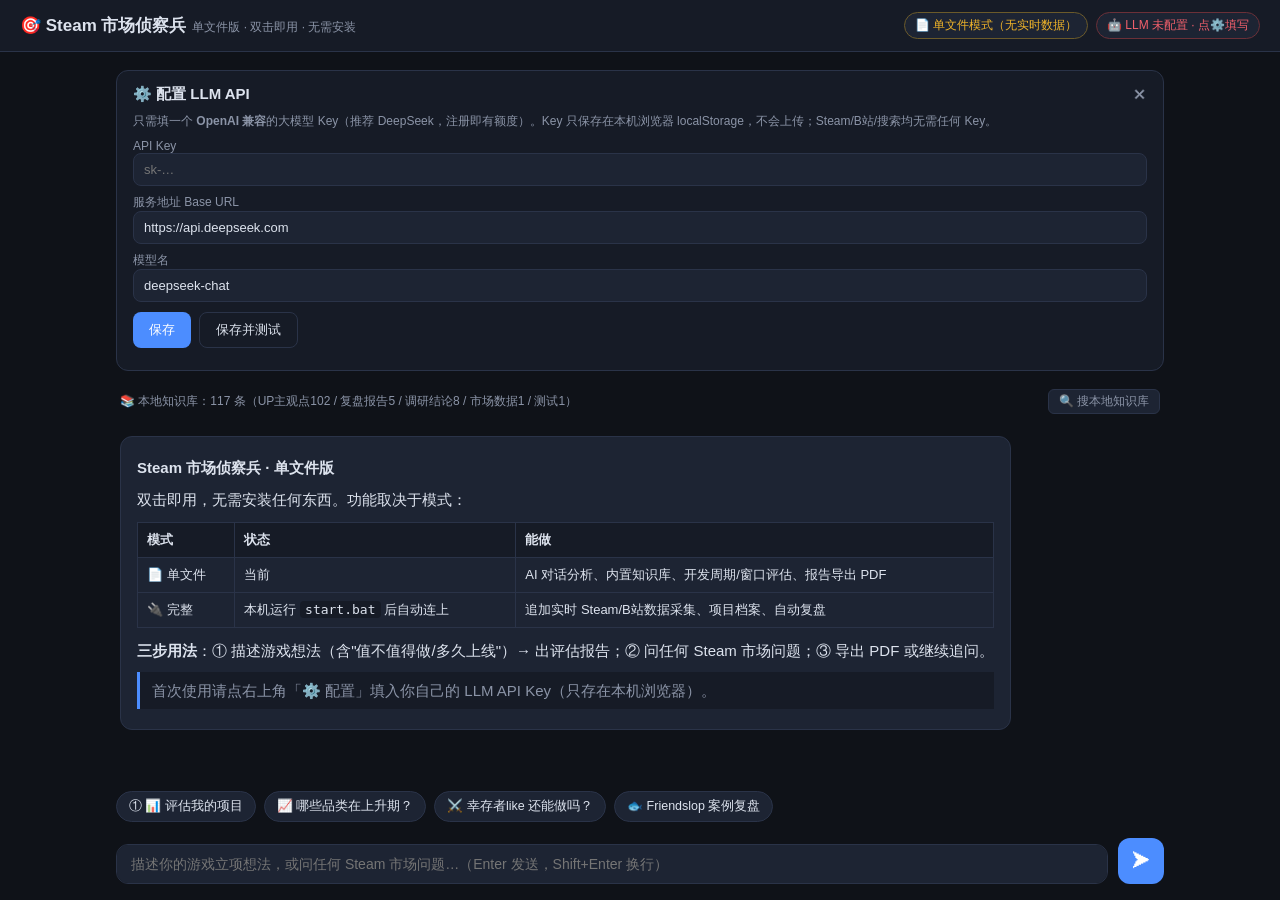
==== steam_scout/index.html @ cfef2d75 "first_version" ====
<!DOCTYPE html>
<html lang="zh-CN">
<head>
<meta charset="utf-8">
<meta name="viewport" content="width=device-width, initial-scale=1">
<title>Steam 市场侦察兵 · 单文件版</title>
<style>
:root{--bg:#0f1218;--bg2:#161b26;--bg3:#1d2433;--border:#2a3348;--text:#dde3ee;--muted:#8b94a7;--accent:#4c8dff;--accent2:#38d996;--warn:#f0b429;--danger:#ef5f6b}
*{box-sizing:border-box;margin:0;padding:0}html,body{height:100%}
body{background:var(--bg);color:var(--text);font-family:"Segoe UI","Microsoft YaHei","PingFang SC",sans-serif;font-size:15px;display:flex;flex-direction:column}
header{display:flex;align-items:center;justify-content:space-between;gap:12px;padding:12px 20px;background:var(--bg2);border-bottom:1px solid var(--border);flex-wrap:wrap}
.brand{font-size:17px}.brand .sub{color:var(--muted);font-size:12px;margin-left:6px}
.badges{display:flex;gap:8px;align-items:center}
.badge{font-size:12px;padding:4px 10px;border-radius:20px;border:1px solid var(--border);background:var(--bg3);color:var(--muted);cursor:default}
.badge.ok{color:var(--accent2);border-color:#2f6b52}.badge.warn{color:var(--warn);border-color:#6b5a2a}.badge.bad{color:var(--danger);border-color:#6b3038;cursor:pointer}
main{flex:1;display:flex;flex-direction:column;min-height:0;max-width:1080px;width:100%;margin:0 auto;padding:0 16px}
.note{font-size:12px;color:var(--muted);padding:8px 4px 0}
.panel{background:var(--bg2);border:1px solid var(--border);border-radius:12px;padding:14px 16px;margin:10px 0}
.panel-head{display:flex;justify-content:space-between;align-items:center;margin-bottom:8px}
.panel-head button{background:none;border:none;color:var(--muted);font-size:14px;cursor:pointer}
.hint-txt{font-size:12px;color:var(--muted);line-height:1.6}
.panel label{display:block;font-size:12px;color:var(--muted);margin:8px 0 4px}
.panel input{width:100%;background:var(--bg3);border:1px solid var(--border);color:var(--text);border-radius:8px;padding:8px 10px;font-size:13px;outline:none;font-family:inherit}
.panel input:focus{border-color:var(--accent)}
.row{display:flex;gap:8px;margin-top:10px;flex-wrap:wrap}
.row button{background:var(--accent);color:#fff;border:none;border-radius:8px;padding:8px 16px;font-size:13px;cursor:pointer}
.row button.ghost{background:transparent;border:1px solid var(--border);color:var(--text)}
#kb-bar{display:flex;justify-content:space-between;align-items:center;gap:10px;padding:8px 4px;flex-wrap:wrap}
#kb-stats{font-size:12px;color:var(--muted)}
.mini{background:var(--bg3);border:1px solid var(--border);color:var(--muted);border-radius:6px;padding:3px 10px;font-size:12px;cursor:pointer}
.mini:hover{color:var(--accent);border-color:var(--accent)}
#kb-box{max-height:200px;overflow-y:auto;margin:0 0 8px}
.kb-item{background:var(--bg2);border:1px solid var(--border);border-radius:8px;padding:7px 10px;margin:4px 0;font-size:12.5px;color:var(--text);line-height:1.6}
.kb-cat{color:var(--accent2);font-size:11px;margin-right:6px}
#messages{flex:1;overflow-y:auto;padding:14px 4px;display:flex;flex-direction:column;gap:14px}
.msg{display:flex}.msg.user{justify-content:flex-end}
.bubble{background:var(--bg3);border:1px solid var(--border);border-radius:12px;padding:12px 16px;max-width:92%;line-height:1.7;word-break:break-word}
.msg.user .bubble{background:#24344f;border-color:#33476b;max-width:80%}
.bubble h1{font-size:19px;border-bottom:1px solid var(--border);padding-bottom:6px;margin:12px 0 8px}
.bubble h2{font-size:16px;margin:14px 0 8px}.bubble h3{font-size:14px;margin:12px 0 6px}
.bubble p{margin:6px 0}.bubble ul,.bubble ol{margin:6px 0 6px 20px}
.bubble table{border-collapse:collapse;width:100%;margin:10px 0;font-size:13px}
.bubble th,.bubble td{border:1px solid var(--border);padding:6px 9px;text-align:left}.bubble th{background:var(--bg2)}
.bubble code{background:var(--bg2);border-radius:4px;padding:1px 5px;font-family:Consolas,monospace;font-size:13px}
.bubble pre{background:#0a0d13;border:1px solid var(--border);border-radius:8px;padding:10px;overflow-x:auto;margin:8px 0}
.bubble blockquote{border-left:3px solid var(--accent);background:var(--bg2);padding:6px 12px;margin:8px 0;color:var(--muted)}
.bubble hr{border:none;border-top:1px solid var(--border);margin:10px 0}
.statusline{font-size:12.5px;color:var(--muted);padding:4px 2px 0}
.pulse{animation:pulse-op 1.2s ease-in-out infinite}
@keyframes pulse-op{0%,100%{opacity:.45}50%{opacity:1}}
.err{color:var(--danger)}
#chips{display:flex;gap:8px;flex-wrap:wrap;padding:6px 0}
.chip{background:var(--bg3);border:1px solid var(--border);color:var(--text);border-radius:16px;padding:6px 12px;font-size:12.5px;cursor:pointer}
.chip:hover{border-color:var(--accent)}
#composer{display:flex;gap:10px;align-items:flex-end;padding:10px 0 16px}
#input{flex:1;background:var(--bg3);border:1px solid var(--border);color:var(--text);border-radius:12px;padding:11px 14px;font-size:14px;font-family:inherit;resize:none;max-height:160px;outline:none}
#input:focus{border-color:var(--accent)}
#send{width:46px;height:46px;border-radius:12px;border:none;background:var(--accent);color:#fff;font-size:18px;cursor:pointer}
#send:disabled{opacity:.5;cursor:not-allowed}
.hidden{display:none}
#toast{position:fixed;bottom:90px;left:50%;transform:translateX(-50%);background:#1d2a44;border:1px solid var(--accent);color:#d9e8ff;padding:10px 18px;border-radius:10px;font-size:13px;opacity:0;transition:opacity .3s;pointer-events:none}
#toast.show{opacity:1}
</style>
</head>
<body>
<header>
  <div class="brand">🎯 <b>Steam 市场侦察兵</b><span class="sub">单文件版 · 双击即用 · 无需安装</span></div>
  <div class="badges">
    <span id="mode-badge" class="badge warn">…</span>
    <span id="llm-badge" class="badge bad">…</span>
  </div>
</header>
<main>
  <div id="server-note" class="note"></div>
  <div id="cfg-panel" class="panel hidden">
    <div class="panel-head"><b>⚙️ 配置 LLM API</b><button id="cfg-close">✕</button></div>
    <p class="hint-txt">只需填一个 <b>OpenAI 兼容</b>的大模型 Key（推荐 DeepSeek，注册即有额度）。Key 只保存在本机浏览器 localStorage，不会上传；Steam/B站/搜索均无需任何 Key。</p>
    <label>API Key<input id="cfg-key" type="password" placeholder="sk-…" autocomplete="off"></label>
    <label>服务地址 Base URL<input id="cfg-base" placeholder="https://api.deepseek.com"></label>
    <label>模型名<input id="cfg-model" placeholder="deepseek-chat / deepseek-flash / gpt-4o-mini"></label>
    <div class="row"><button id="cfg-save">保存</button><button id="cfg-test" class="ghost">保存并测试</button></div>
    <div id="cfg-result" class="hint-txt" style="margin-top:8px"></div>
  </div>
  <div id="kb-bar">
    <span id="kb-stats"></span>
    <button id="btn-kb" class="mini">🔍 搜本地知识库</button>
  </div>
  <div id="kb-box" class="hidden"></div>
  <div id="messages"></div>
  <div id="chips">
    <button class="chip" data-q="评估立项：《XXX》2D 肉鸽卡牌，2人团队，计划12个月上线——值不值得做？">① 📊 评估我的项目</button>
    <button class="chip" data-q="2026 年哪些 Steam 品类处于上升期？适合小团队进场？">📈 哪些品类在上升期？</button>
    <button class="chip" data-q="幸存者like 现在还能进场吗？做多久上线比较合适？">⚔️ 幸存者like 还能做吗？</button>
    <button class="chip" data-q="为什么《Friendslop》2天卖100万又快速降温？小团队能学到什么？">🐟 Friendslop 案例复盘</button>
  </div>
  <div id="composer">
    <textarea id="input" rows="1" placeholder="描述你的游戏立项想法，或问任何 Steam 市场问题…（Enter 发送，Shift+Enter 换行）"></textarea>
    <button id="send">➤</button>
  </div>
</main>
<div id="toast"></div>
<script>window.SEED_KB = [{"content":"【2天卖100万的钓鱼游戏｜Friendslop怎么火、怎么凉、小团队怎么抄】两个瑞典人做的钓鱼游戏《How to Fish》（国区名《渔力全开》），8月20日上Steam，8月22日官宣100万份，同时在线峰值37.4万，好评率94%。\n\n上期《超级变色龙》是零宣发裸发，这期正好相反：立项就每周发短视频、攒Discord、路演找到Landfall（PEAK开发商）投资、4.95美元+4人开黑。\n\n本期五个部分：\n01 它是个啥：把「等鱼上钩」变成物理闹剧\n02 数据怎么看：五层框架，实时在线/销量/直播/破圈/社区\n03 玩家评价：94%好评，技术问题在哪\n04 怎么火的：四个阶","category":"UP主观点","tags":"立项方法论","url":"https://www.bilibili.com/video/BV1X14C6yENE"},{"content":"【单人主创带队、零宣发，16 天狂卖 1000 万份！超级变色龙爆火逻辑拆解】大家好，这期游戏介绍：单人主创带队、零广告投放的派对新游《超级变色龙》！\n上线 16 天销量突破 1000 万份，Steam 峰值 34 万人同时在线，Twitch 千万小时观看、全球主播自发开播。 \n独创涂色拟态躲猫猫玩法，随便玩都能产出爆款短视频切片。\n但火爆背后口碑两极，82.5% 特别好评，国服却大量吐槽服务器、外挂问题。 \n本期完整拆解它的爆火路径、直播裂变逻辑，以及所有独立开发者可以吸取的经验。","category":"UP主观点","tags":"立项方法论","url":"https://www.bilibili.com/video/BV1Jq7H6uEGq"},{"content":"【1 个人、20 天、8000 块宣发、净赚9w：最适合独立游戏开发者研究的案例！《玩具店大整理》怎么做到首周 5000 份+】这期拆一个对个人开发者真正有参考价值的案例：《玩具店大整理》，开发者Shiftmoon一个人、20天开发、8000块宣发预算，8月7日上线Steam首日卖出1832份，五天总销量破5000份，净营收约10万人民币。\n\n和之前拆的Schedule One、PEAK、超级变色龙不同，这期通过完整后台数据——Steam后台、X广告后台、YouTube推广后台、小黑盒执行明细、主播建联记录，每一个动作都能照着做。\n\n我是GABY学姐，想做独立游戏的可以评论区或私信一起聊，社群和资料包都有。","category":"UP主观点","tags":"立项方法论","url":"https://www.bilibili.com/video/BV11vbC6uEVh"},{"content":"【从2万愿望单到450万销量，《PEAK》颠覆认知：揭秘让玩家疯狂买单的“观看式”游戏设计！】一款上线前几乎无人知晓的“组队爬山”游戏，怎么就突然卖了450万份，在线人数干到17万？\n\n今天的游戏市场，一个残酷的问题摆在所有开发者面前：“看起来好玩”和“真的好玩”，哪个才是引爆销量的关键？\n\n本期视频，我们就以《PEAK》为例子，从它“为观众而生”的滑稽物理引擎、趣味失败循环和近距离语音，深度解剖这款“主播友好型”游戏的设计内核。\n串联《幻兽帕鲁》和《Schedule 1》的现象级成功，试图总结出一套面向内容传播的游戏设计方法。\n\n如果你是独立游戏开发者，或者只是单纯好奇这些爆款游戏背后的流量密码","category":"UP主观点","tags":"立项方法论","url":"https://www.bilibili.com/video/BV1EKeHztEXV"},{"content":"【2026 年了，一个人做独立游戏到底还靠不靠谱？】起因是我那个独游群里最近很热闹，从\"用 Unity 还是 Godot\"到“独立游戏商业化”。 \n这期我用数据 + 案例把这件事讲清楚，包括： \n· 2025 Steam 新游 2% vs 98% 的极端分化\n · 独游圈的\"呼吸线 5 万份 / 斩杀线 500 份\"到底是什么 \n· 单人 9.56 亿的 Schedule I 是怎么做出来的（附 Tyler 完整运营时间线）\n · R.E.P.O. / PEAK / 卡带小子 / 苏丹的游戏多案例拆解\n · 首作幸存者偏差\n · 为什么第一款游戏大概率不会","category":"UP主观点","tags":"立项方法论","url":"https://www.bilibili.com/video/BV1ZMoFBKE11"},{"content":"【独立游戏上架Steam全流程：注册开发者+商店页，$100、四张表、三道审核】1、注册开发者 8 步（材料清单 → AppID）\n2、税务 W-8BEN：不勾协定扣 30%，勾了降到 10%\n3、注册段六个坑\n4、商店页 10 步：素材尺寸表（2024.8 起旧尺寸作废）\n5、胶囊红线 / 内容问卷与 AI 披露新口径\n6、过审 ≠ 上线：记得点\"发布为即将推出\"\n7、怎么算\"好\"：头两周破 150 / 四档基准\n8、 资料领取","category":"UP主观点","tags":"立项方法论","url":"https://www.bilibili.com/video/BV198GG6WENp"},{"content":"【每年近2万款新游戏,一半卖不到100份——你的独立游戏点子,到底值不值得做?】每年近两万款新游戏涌上 Steam,近一半卖不到 100 份,新游戏收入中位数只有 249 美元。在动手做一两年之前,怎么先判断你的点子到底值不值得做?\n这期我用发行的视角,拆了三个真正跑出来的小团队——Schedule 1、PEAK、Gamble With Your Friends,看它们立项到底押对了什么;再给你一套动手前就能自查的「立项五问」,加两个零成本的市场测试方法。\n\n时间轴: \n00:00 为什么大家都在纠结立项\n00:50 三个小团队的立项巧思(Schedule 1 / PEAK / GW","category":"UP主观点","tags":"立项方法论","url":"https://www.bilibili.com/video/BV1L6Ex62EeH"},{"content":"【AI时代，一个人做游戏还能赚到钱吗？我研究了Steam、小游戏和3条现实路径】AI时代，一个人做独立游戏、做小游戏，到底还有没有机会？\n 这期视频我结合 Steam、国内小游戏市场、AI 提效案例，聊清楚三个问题：\n 一是机会到底在哪；\n 二是 AI 真正改变了什么、又解决不了什么；\n 三是普通人如果想开始，最现实的三条路应该怎么选。","category":"UP主观点","tags":"立项方法论","url":"https://www.bilibili.com/video/BV1obwuz3EaR"},{"content":"【十年游戏人，我想说.......| 20份行业报告| 15位匿名访谈】你或许痴迷过《原神》的奇幻大陆，为《黑神话》的CG热血沸腾，甚至幻想过亲手打造下一个爆款游戏。但你是否知道，这个看似光鲜的行业背后，藏着怎样惊心动魄的生存法则？\n当全网热炒「游戏主程年薪百万」时，没人告诉你：某大厂项目组连续熬夜三个月，程序员突发心梗送医；当短视频吹嘘「AI画师工作效率翻5倍」时，不会提及头部公司正在批量清算35岁以上原画师。这，才是游戏行业未被美颜的真实面目。\n🎯 三大颠覆认知的行业真相\n🔍 你从未听过的圈内黑话\n💥 独家数据解读\n这不是贩卖焦虑，而是用20份行业报告、15位在职者匿名访","category":"UP主观点","tags":"立项方法论","url":"https://www.bilibili.com/video/BV1BEAGeFE3y"},{"content":"【9 个人，9 个月，首周 100 万套：凭这款\"赌博 + 友尽\"游戏首周净赚 4000 万】2026年5月1日，瑞典9人独立工作室 Tenstack 上线《Gamble With Your Friends》。 \n7 天，100 万套。\nSteam CCU 峰值 4.2 万，登顶全球 8 大主播榜单。\n xQc、Jerma985、ironmouse、alanzoka 集体被这款\"赌博 + 卖队友\"的游戏整破防。 \n\n 本期会用 8 分钟讲清楚： \n① 9 人小团队靠\"三件事\"做出爆款（选品 / 减法 / 定价）\n② 4 阶段传播链怎么从 5/1 烧到 5/12（主播自发 → 销量营销 → 二创裂变","category":"UP主观点","tags":"立项方法论","url":"https://www.bilibili.com/video/BV1SmGE6KEXv"},{"content":"【从EA失败到千万销量：《杀戮尖塔》究竟是如何打磨核心玩法的？】你的独立游戏，到底好不好玩？在投入所有心血之前，你是否也迫切想知道这个问题的答案？ \n\n本期视频，Gaby学姐将深入剖析现象级卡牌游戏《杀戮尖塔》(Slay the Spire) 的成功之路。\n这款游戏在初期营销几乎为零、首发两周仅卖出2200份的情况下，如何通过长达两年的“抢先体验”，最终逆袭斩获千万销量和97%的逆天好评？ \n\n本期内容完全基于其制作人在GDC的精彩分享，为你揭示《杀戮尖塔》打磨核心玩法的3大支柱：\n 🔥 1. 定性用户研究\n📊 2. 定量数据分析\n🧠 3. 核心团队的主观判断\n\n如果","category":"UP主观点","tags":"立项方法论","url":"https://www.bilibili.com/video/BV1rEY5zGEzk"},{"content":"【8 个法国人首周末卖 50 万套，《遥遥西土》是怎么火的？】《遥遥西土》上线 7 天 50 万销量、登顶 Steam 销量榜，8 个法国人怎么做到的？\n 今天不讲它好不好玩——讲一件比好不好玩更重要的事:它怎么火起来的。 \n\n5 个部分拆透: \n1️⃣ 这是个什么游戏？ \n2️⃣ 为啥上头？ \n3️⃣ 8 人团队怎么做出来的？ \n4️⃣ 怎么火起来的？(本期重点) \n5️⃣ 争议我怎么看？","category":"UP主观点","tags":"立项方法论","url":"https://www.bilibili.com/video/BV1GB5763ENz"},{"content":"【2个人，13个月，10万愿望单,首日卖了2.4万份|《放置之路》主创亲述】《放置之路》,2个人花13个月,不追热点,深耕一条没人抢的空缺赛道,零宣发攒下10.4万愿望单,首日卖出2.4万份。\n\n> 本期和主创聊6件事:\n> （1）先看结果:一年时间做出了什么\n> （2）立项:怎么找到\"有需求、没好产品\"的空缺(选品四步法)\n> （3）10万愿望单是怎么攒起来的:三个台阶,一条反常识\n> （4） 一组反常的Demo数据:85%启动率说明了什么\n> （5） 首发爆量之后:当核心向游戏遇到大众玩家\n> （6） 性价比排序:哪些可以直接抄作业","category":"UP主观点","tags":"立项方法论","url":"https://www.bilibili.com/video/BV1wX8y66EhR"},{"content":"【2026游戏公司最缺什么人？AI时代最吃香的4类岗位】2026年，游戏行业还值得进吗？\n一边是全球游戏行业持续裁员，部分传统岗位被AI快速替代；另一边，AI相关岗位却在高速增长，懂游戏又懂AI的复合型人才正在被市场争抢。\n这期视频我会讲清楚4件事：\n哪些游戏岗位正在缩减\n哪些新岗位正在崛起\n什么能力是AI暂时替代不了的\n现在准备入行游戏行业，应该怎么做\n适合观看人群：\n 游戏专业学生、校招生、转行者、游戏策划/美术/程序从业者、关注AI与游戏行业变化的人。","category":"UP主观点","tags":"立项方法论","url":"https://www.bilibili.com/video/BV1YJNMzgETN"},{"content":"【如何快速了解一个行业？| 行业分析框架与数据获取技巧】在这个视频中，我将带你了解如何快速有效地掌握一个行业的核心要素。作为一名战略管理硕士并在大厂工作十多年，我积累了丰富的行业分析经验，今天将分享一些常用的行业分析框架和数据获取方法。\n视频分为三大部分：\n行业分析框架：如何通过PESTEL分析、行业生命周期、价值链分析等工具，全面了解一个行业的外部环境、竞争格局和关键参与者。\n行业分析数据：市场规模、增长趋势、竞争者数据、消费者行为等数据的类型和重要性。你将了解如何通过这些数据评估行业潜力。\n如何获取行业数据：从政府统计、行业报告到数据平台，我将推荐一些可靠","category":"UP主观点","tags":"立项方法论","url":"https://www.bilibili.com/video/BV1JPqpYFEmv"},{"content":"【游戏行业还能入吗？行业发展 | 薪资 | 职业发展 The Future of the Gaming Industry: Industry & Career G】2024年，全球游戏市场的规模预计将达到2000亿美元，而国内市场的竞争日趋激烈。今天，我们将从三个关键维度分析游戏行业的现状和未来：\n\n1、行业发展：我们将深入探讨游戏市场的年增长率、用户增长、收入变化，以及移动游戏和电竞行业的未来趋势。\n2、头部公司发展：腾讯、网易、拳头等巨头在市场中的地位、竞争格局及他们如何应对行业创新压力。\n3、从业者发展：薪资水平、职业发展空间以及如何在行业中保持竞争力，特别是对于年轻从业者而言。\n如果你正在考虑进入游戏行业，或者已经在行业内工作，这个视频将帮助你了解行业的真实","category":"UP主观点","tags":"立项方法论","url":"https://www.bilibili.com/video/BV1RKkbYSEmH"},{"content":"【2025年最强独立游戏〈Schedule One〉深度分析：市场表现、核心玩法、爆火原因、行业启示及独立游戏制作与发行思考 | 独立游戏发行洞察第①期】2025年，一款名为《Schedule One》的独立游戏横空出世，由单人开发者TVGS打造，却在Steam上创下销量登顶、45万玩家同时在线、预估营收2亿美金、98%压倒性好评的惊人纪录！这款游戏究竟有何魔力？\n本期视频将为您提供一份关于《Schedule One》的终极深度分析报告，从五个核心层面，全面拆解它的成功密码：\n市场表现：透过翔实的数据，看懂它惊人的商业爆发力。\n核心玩法：剖析其“模拟经营+动作冒险+黑色幽默”的成瘾性循环，以及超过千万种组合的“混合系统”如何让玩家欲罢不能。\n发行策略：堪称","category":"UP主观点","tags":"立项方法论","url":"https://www.bilibili.com/video/BV1v5uczNEdC"},{"content":"【一年 2 万款新游上 Steam，近一半评测不到 10 条：你的游戏如何被看到？Steam宣发全流程】2025 年 Steam 一年上架 21,299 款新游戏，今年到 9 月中旬已经 18,875 款，平均每天 70 多款。\n这么多游戏，独立游戏凭什么被玩家看到？又怎么把关注变成购买？\n\n这期不拆单个案例，把前两期《玩具店大整理》（1 人、20 天、首周 5000 份）和《放置之路》（2 人、0 元宣发、首 24 小时 2.4 万份）的真实后台放在一起，再对照 Valve 官方对曝光机制的说明，从立项到发售完整捋一遍：\n\n一、先理解 Steam：不卖推荐位，算法 + 人工精选，哪些指标其实不影响曝光\n二","category":"UP主观点","tags":"立项方法论","url":"https://www.bilibili.com/video/BV1JAeb6YEAV"},{"content":"【《明末》羽翼的陨落：首日“差评如潮”！口碑为何崩盘？| 明末 VS 黑悟空，什么才是口碑运营？】2025年7月24日，被誉为“村里第二个大学生”的国风魂类游戏《明末：渊虚之羽》在万众瞩目中登场。首小时在线人数破12万，预售额过亿，IGN打出8分高分，一切似乎都在预示着又一个国产游戏的辉煌。\n然而，风向在24小时内惊天逆转。Steam好评率断崖式暴跌，从“下一个黑神话”沦为“首个退学大学生”的辛辣调侃。这背后，究竟发生了什么？\n\n本期视频将深度剖析《明末》从万丈高楼到口碑崩塌的全过程。我们将探讨：\n① 期望的重负： 《明末》如何在《黑神话》的东风下，被推上神坛？\n② 发行的溃败： 发行商505 Gam","category":"UP主观点","tags":"立项方法论","url":"https://www.bilibili.com/video/BV1nhbNzBEVx"},{"content":"【一个游戏点子，值得你花一年去做吗？独立游戏立项的5个判断｜拆解《Bills Must Be Paid》】你手上有一个想做的游戏，玩法想好了，竞品也看过了，说不定原型都有了。下一步就是把一年时间投进去。投入之前，怎么知道值不值得？\n\n这期用一个真实案例把立项走一遍：《Bills Must Be Paid》，两个人做了七个月，砸存钱罐还账单，72 小时卖出 10 万份，20 天 33 万份。\n\n五个判断，每个都给出方法和数据：\n 第一判断 谁会买\n第二判断 为什么选你\n第三判断 你做得完吗\n第四判断 用什么证明\n第五判断 什么结果会让你改变决定\n\n\n数据来源：SteamDB、Steam 评测接口、How To ","category":"UP主观点","tags":"立项方法论","url":"https://www.bilibili.com/video/BV1RZa86oE7p"},{"content":"【2026 年 Steam 玩家在玩什么？2000 款高在线游戏拆解，小团队立项指南】这期把视角放大：2026 年 1—8 月，Steam 上 2000 款高同时在线峰值的游戏，逐款整理了品类、首发时间、四年同期在线和代表案例，看看能给独立开发者提供什么立项线索。\n\n 五个部分：\n 01 玩家在玩什么——品类权重、前十名单、峰值和持续活跃为什么要分开看\n02 老产品哪些在增长\n03 新品从哪里突围\n04 小团队优先验证什么——三个方向各自的条件与成本，三类需要额外证据的项目\n05 立项前怎么验证\n\n口径说明：PCU 是观察期内的最高同时在线，看爆发高度；持续活跃用同期月均；销量与收入需另查","category":"UP主观点","tags":"立项方法论","url":"https://www.bilibili.com/video/BV1yqYi6bEKK"},{"content":"【steam第③期：【用户心理】为什么你的游戏没人买？从“看到”到“付费”：Steam用户购买决策全拆解】本期【Steam发行指南 03】，我们钻进玩家的大脑，用硬核数据和行为心理学，拆解Steam用户的购买决策全链路：\n本期高能干货：\n 📌 打破刻板印象：Steam不再是英语的天下，简体中文用户已占据30%半壁江山！ \n📌 残酷的用户画像：80%是大学生？还是抓取那37%的“多金社畜”？你的游戏一开始就得选边站。 \n📌 类型锚定（Genre Anchoring）：为什么“创新”有时候是毒药？玩家其实是在找“熟悉的惊喜”。 \n📌 微观战场：胶囊图的生死权、鼠标悬停的秘密、以及截图排序的黄金法则。","category":"UP主观点","tags":"立项方法论","url":"https://www.bilibili.com/video/BV1NcSiBAEuf"},{"content":"【独立游戏Steam愿望单全攻略：愿望单从0到1万怎么攒？Steam发售前最重要的一件事】2025年Steam上线了20282款新游戏，最后拿到1000+评测的只有608款，成功率3%。而在发售之前，最能提前预判你在哪一边的信号，就是愿望单。\n这期讨论\"愿望单如何从0攒起来\"：\n▸ 愿望单为什么值钱？\n ▸ 攒到多少算及格？\n ▸ 从0到1000怎么做？\n ▸ 从1000到1万怎么做？\n ▸ 哪些是瞎忙，为什么基本没用？\n数据来源：Chris Zukowski年度统计、GameDiscoverCo 2024–2025转化报告、VGI愿望单报告，案例含《Tiny Glade》《Word Play","category":"UP主观点","tags":"立项方法论","url":"https://www.bilibili.com/video/BV1huKP65E3G"},{"content":"【TapTap独立游戏发行终极指南：零分成+4400万MAU，如何复制《元气骑士》神话？】[🔍 报告完整文档库] https://developer.taptap.cn/docs/community/stages/  \n\n■ 本期深度解构：  \n✅ TapTap核心机制：为什么“零分成+不联运”让中小团队收入翻倍？（2024年平台营收13亿数据验证）  \n✅ 生死线预警：中国大陆版号/软著/ICP备案避坑指南\n✅ 爆款案例拆解：《元气骑士》如何用TapTap社区实现200万预约+5年长线运营？  \n✅ 开发者亲测：从账号认证→游戏上架→首页推荐的全流程SOP（含素材审核雷区清单）  \n\n■ 关","category":"UP主观点","tags":"立项方法论","url":"https://www.bilibili.com/video/BV1CZ76z2Edg"},{"content":"【万字拆解《逃离鸭科夫》：200万销量与30万在线，5人团队如何引爆全球？】《逃离鸭科夫》(Escape from Duckov) 无疑是2025年最大的惊喜。发售首周销量破100万，峰值在线超30万，Steam好评如潮 (96%+)——它刷新了国产独立游戏的记录。\n但它为什么能火？是因为“鸭子”的Meme梗，还是B站的强力推广？\n本期视频，我们将从商业数据、营销策略、游戏设计和开发历程四个角度，深度拆解这款现象级爆款。\n我们将探讨：\n为什么砍掉PVP，改成PVE，是它最天才的设计？\nB站作为发行商，如何利用“三位一体”的优势引爆流量？\n仅5人的Team Soda（碳酸小队）是如","category":"UP主观点","tags":"立项方法论","url":"https://www.bilibili.com/video/BV1VnyZBcEiE"},{"content":"【4228 款挤一周，中位数只有 806 个愿望单：Steam 新品节，独立游戏开发者可以怎么做?】这一届 Steam 新品节,4228 款 demo 挤在同一周,三年翻了近 5 倍。但真实数据来看:一个普通游戏一周净增愿望单的中位数只有 806 个,三分之二的项目都挤在最低两档。\n这期我用一手数据 + 这届真实榜单,把三件事:\n ① 新品节到底多重要、今年又有多难;\n ② 什么样才算\"做得好\"——四档标准,以及那个相关性高达 0.825 的预测指标;\n ③ 具体该怎么做——算法到底在看什么、四个必须要做的事情、一条能照着做的时间轴,还有几条规则红线。","category":"UP主观点","tags":"立项方法论","url":"https://www.bilibili.com/video/BV13ijt6gEue"},{"content":"【🔥【独立游戏发行必看】Steam 发行全攻略！附发行流程/愿望单  / 持续运营干货】本期视频深度解析Steam 独立游戏发行全流程，从平台底层逻辑到实战运营策略，手把手教你突破流量红海！\n\n核心内容速览：\n1、Steam 平台深度洞察（2025 最新数据）\n1.7 亿月活、4027 万同时在线用户，新游戏年增 33%，竞争激烈下如何让玩家 “看见你”？\n用户决策密码：评分、愿望单、KOL 推荐、促销折扣的底层影响机制。\n热门品类揭秘：恐怖 / 模拟 / 叙事游戏为何更容易突围？中美 7500 万 + 用户市场如何精准触达？\n\n2、从 0 到 1 发行实战指南\n上架准备：Steamwork","category":"UP主观点","tags":"立项方法论","url":"https://www.bilibili.com/video/BV1Fb5czWEmK"},{"content":"【独立游戏团队怎么做推广？买量、KOL、平台资源，哪条最适合小团队？】很多独立游戏团队做推广时，第一反应就是买量\n但问题是：现在 Google、Meta、TikTok、AppLovin、Unity 的获客成本越来越高，2 万块预算可能根本跑不出有效模型。\n这期视频，我会用 6 分钟讲清楚：\n1、游戏推广到底有哪几条路\n2、独立团队为什么不能只靠买量\n3、内容种草和平台官方资源该怎么用\n4、Google Play Games Level Up 是什么\n5、Level Up 对独立团队为什么值得关注\n6、还有哪些免费资源可以顺手用起来\n适合独立游戏开发者、小团队发行、出海游戏项","category":"UP主观点","tags":"立项方法论","url":"https://www.bilibili.com/video/BV1SDLz6vErw"},{"content":"【steam第②期：【算法黑盒】你的游戏为什么没人看？Steam流量底层逻辑全复盘】Part 1 核心逻辑： 为什么Steam没有任何付费推广渠道？\nPart 2 输入参数： 算法眼里的核心指标（销量 vs 标签）\nPart 3 流量池： 探索队列与“更多类似产品”是如何工作的？\nPart 4 官方辟谣： 愿望单、好评率与本地化的真实权重。","category":"UP主观点","tags":"立项方法论","url":"https://www.bilibili.com/video/BV1QMUMBfEPZ"},{"content":"【扒了 3556 条大厂 JD，我整理了一份《2026 游戏行业劝退/劝进指南》】2026 年，游戏行业到底缺不缺人？ 为\n爬取并人肉分析了腾讯 IEG、网易游戏、米哈游三家头部大厂共计 3556 条官方招聘需求（JD）。\n看四个维度的问题：\n岗位结构表：大厂把钱到底投在了哪里？\n入行劝退/劝进表：程序/美术/策划/运营，你的能力在大厂眼里属于哪一档？\n城市策略表：广州、深圳、上海、杭州，选哪座城决定了你的天花板。\n90天行动清单：如何用三个月把自己伪装成“能交付”的人。","category":"UP主观点","tags":"立项方法论","url":"https://www.bilibili.com/video/BV1Nh64BEEMc"},{"content":"【steam第④期 | 【发售前筹备】Steam愿望单=销量？从商店页优化→新品节爆发的《预热手册》】本期视频是《独立游戏发行实战》系列的第4期，直接拆解发售前预热的核心事项。从长达两年的Roadmap规划，到Steam商店页的“黄金1.5秒”，再到如何利用新品节（Next Fest）实现流量爆发。\n📅 24个月的生命线：从播种期到收割期，每个阶段必须做对哪些事？\n📈 愿望单的数学题：首周转化率与首年销量的法则。\n🛍️ 商店页优化：如何利用“黄金1.5秒”抓住玩家眼球？标签策略如何影响算法推荐？\n🔥 流量实战：B站/抖音的种草逻辑 vs Steam新品节的Demo策略。","category":"UP主观点","tags":"立项方法论","url":"https://www.bilibili.com/video/BV1m7mwBvEUP"},{"content":"【20万字知识库硬核拆解！独立游戏全平台宣发Skills清单：竞品分析/发行节奏/Steam执行/短视频/KOL（附Schedule 1实操】Hello大家好，我是Gaby学姐！👋\n很多开发者呕心沥血做出了好玩的游戏，却在\"怎么卖出去\"这一步踩了无数坑。这期视频，我把过去十年的游戏发行经验做了彻底提纯，整理成一套可以直接落地的「独立游戏发行Skills清单」，覆盖从立项到长尾运营的完整宣发链路。\n无论你是刚入行的独立开发者，还是想系统补齐宣发短板的团队，这套体系都能帮你理清思路、少走弯路。","category":"UP主观点","tags":"立项方法论","url":"https://www.bilibili.com/video/BV11pSUBvE7B"},{"content":"【独立游戏发行｜要做对的4件事（上）：数据化市场洞察×用户获取引入】■ 本期解决开发者核心痛点：  \n✅ 市场扫描雷区：如何用PESTEL+SWOT双模型避开“伪蓝海”？\n✅竞品穿透术：构建四维分析矩阵（产品/运营/数据/用户），拆解差异化定位  \n✅ 玩家需求陷阱：3步验证核心需求真伪  \n✅ USP黄金公式 \n✅ 研发生死协同\n✅ 用户增长爆破术（预注册技巧×高转化素材×内容营销）\n\n■ 关键方法论工具：  \n▸ 用户画像动态迭代模型（从假设→验证→迭代）  \n▸ 竞品数据追踪清单（Sensor Tower/点点数据实操）  \n▸ USP价值主张画布    \n\n[🔍 ","category":"UP主观点","tags":"立项方法论","url":"https://www.bilibili.com/video/BV1MhMbzPEDX"},{"content":"【游戏运营新人必看： 职能全解析 | 稀缺的2类人才 | 4个基本认知 | Game Operations：What Do Publishers do?】本期视频深度解析游戏运营的核心职能与发行策略！\n1、游戏运营的“八爪鱼”职能：从发行制作人统筹全局，到数据分析、商业化设计、社区管理，拆解每个岗位如何联动影响游戏成败。\n2、《燕云十六声》发行策略全复盘：\n（1）从“中国首款3A武侠”到“国风开放世界RPG”的定位调整。\n（2）如何通过实机PV、国风元素、武术动作设计精准传递卖点？\n（3）数据揭秘：定位调整后的百度指数飙升200%，玩家口碑逆转！\n3、市场上最稀缺的运营人才\n4、必备四大基础认知：精准用户定位、产品差异化传递、商业化与留存平衡、持续迭代的“","category":"UP主观点","tags":"立项方法论","url":"https://www.bilibili.com/video/BV1fENSerEQQ"},{"content":"【扒了Steam Top 100数据：2025年，谁在亏本赚吆喝？谁在闷声发大财？玩家的真实品类偏好】2025年，Steam同时在线人数突破4120万，日均56款新游上架。 我花时间扒了2025年Steam Top 100的后台数据，清洗了上万条评论，横跨2023-2025三年维度，只为搞清楚一件事情： 到底是谁在亏本赚吆喝？又是谁，在没人注意的角落闷声发大财？","category":"UP主观点","tags":"立项方法论","url":"https://www.bilibili.com/video/BV1eFvYBNEGm"},{"content":"【当我们聊全球游戏发行，应该了解什么？】从底层逻辑拆解全球发行的核心框架，涵盖三大核心步骤：市场基础适配性分析、目标用户精准定位、本地化发行策略制定。\n结合 2025 年最新数据，深度解析全球 1877 亿美元市场规模下的区域差异（如美国 400 亿 + 收入市场、东南亚 4 亿 + 用户红利）、品类趋势（轻度休闲化加剧）及实战案例（Pokemon 卡牌全球破亿收入策略、Steam 中美用户决策差异）。\n无论是主机、PC 还是移动端，从市场规模到用户画像，从宣发渠道到本地化技巧，一站式掌握全球发行的底层逻辑与前沿玩法，助力产品精准触达目标市场，","category":"UP主观点","tags":"立项方法论","url":"https://www.bilibili.com/video/BV1CuLczFEbD"},{"content":"【9 月 TOP 独立游戏观察 &10 月新作前瞻｜三只猴子卖了 100 万，裁缝店收获 97.8% 好评】这期聊 9 月 Steam 上卖得最好的独立游戏，再看看 10 月有哪些新作值得等。\n\n9 月：三只猴子拆炸弹的《BOMBANANA!》前 10 天卖了 100 万份，做衣服的《Dressmaker》拿到 97.8% 好评，还有 Dimraeth、地城拓荒、Welcome to Elderfield、Wanderburg。\n10 月：越过山丘、Deep Dish Dungeon、Emberville、我们曾到此：明日遗踪、银松镇、Permafrost，发售日期和 Demo 评价都在视频里。","category":"UP主观点","tags":"立项方法论","url":"https://www.bilibili.com/video/BV1PCan6jEuY"},{"content":"【Steam 新品节 Demo 上传全流程：3 个日期、3 步实操、5 周宣发】10 月 Steam 新品节 10 月 19 号开幕，但真正的 deadline 是 9 月 14 号。这期讲已经报上名的人，怎么在剩下几天把 Demo 传上去、传对，以及传完之后五周每周干什么。\n\n先看数据：今年 6 月新品节有 4382 个 Demo 参展，比去年多 66%，三年翻了五倍；2 月那届中位数游戏一周只拿到 200 个愿望单，前 10% 约 3000，前 1% 三万起步。窗口越来越大，也越来越挤。\n\n本期内容：\n01  三个日期：9.14 媒体预览线、9.28 最后期限、10.19 开幕\n","category":"UP主观点","tags":"立项方法论","url":"https://www.bilibili.com/video/BV13wtm6sEiE"},{"content":"【0成本DIY独立游戏营销，如何获取大量愿望单？| 独立游戏发行 | 独立游戏开发者发行攻略】你是否也曾经：游戏上架Steam，发了几条推，然后就……没有然后了？😭\n这支视频就是为你准备的——\n从定位受众到撰写游戏核心信息，从搭建粉丝社群到每日一小时营销计划，\n我们用一张脑图，拆解游戏发售前后的全周期推广策略。\n适合所有独立游戏开发者、小型团队，或是刚起步的内容创作者。✨\n📌 本视频内容涵盖：\n✅ 如何精准定义你的游戏受众\n✅ 游戏核心信息的撰写模板\n✅ 粉丝社群搭建与维护原则\n✅ 每日一小时营销任务表\n✅ 发售后的持续推广与问题排查🎮","category":"UP主观点","tags":"立项方法论","url":"https://www.bilibili.com/video/BV1xkswzfEAU"},{"content":"【steam第①期：【宏观市场】4100万在线 vs 每天“阵亡”56款：Steam 2025残酷“大逃杀” | 独立游戏 Ep.1】2025年的Steam：4120万玩家同时在线，110亿美金的巨大市场...\n另一面，是每天56款新游戏上架，和不到5000美金的收入中位数。\n本期我将为你拆解Steam 2025年的宏观数据，揭示“希望”与“绝望”并存的真相。\n在这个视频里，你将知道：\nPCU、MAU、总收入的爆炸性增长，对我们开发者到底意味着什么？\n为什么说“新游戏的增长速度，已经远远超过了玩家的增长速度”？\n为什么“做个好游戏”在今天，仅仅是拿到了“参赛门票”？\n下期预告：【Steam的“算法”黑盒】—— 平台规则大揭秘，你的游戏到","category":"UP主观点","tags":"立项方法论","url":"https://www.bilibili.com/video/BV1AHCDBWE6p"},{"content":"【到底怎么才能进游戏行业？| 万字长文| 10年从业人员手把手教学】10年游戏人实操经验~\n附书籍、课程、垂媒社区推荐，小游戏大赛/game jam/UGC参赛建议，健康管理建议等。","category":"UP主观点","tags":"立项方法论","url":"https://www.bilibili.com/video/BV1XvZBY1EA7"},{"content":"【一个人做了1年的物理破坏沙盒，终于发预告了！BonkLab-第一人称体素物理破坏沙盒】这是我一个人独立开发了一年的游戏——《BonkLab》。\n它是一款第一人称体素物理破坏沙盒：\n你可以射击、点燃、爆破、碾压实验体，也可以利用油桶、载具和各种物理道具，制造一场不断扩大的连锁灾难。\n游戏中的实验体可以被逐块破坏，火焰会自行蔓延，大量布娃娃能够同时碰撞、燃烧和飞向空中。\n这是《BonkLab》的第一支正式预告片。游戏目前已经上线 Steam 商店页，感兴趣的话欢迎加入愿望单，也非常想听听大家对游戏的建议。\n\nSteam 商店页搜索【BonkLab】添加愿望单\n\n你负责开火，物理负责失控。","category":"UP主观点","tags":"立项方法论","url":"https://www.bilibili.com/video/BV1AMux6KE4o"},{"content":"【从夯到拉？ 2025 小团队独立游戏 年度盘点！！从丝之歌到香蕉神教，46万在线的背后是玩法的胜利还是概念的狂欢？】2025年，Steam 独立游戏的天花板被彻底掀翻了。 从 2023 年的《致命公司》24万在线，到 2025 年《空洞骑士：丝之歌》与《Schedule I》双双突破 45万大关，小团队不再只是 T2/T3 梯队的黑马，而是直接杀入 Top 10 与 3A 大作贴身肉搏。\n本期视频，我们将深度复盘 2025 年 Steam 独立游戏市场的“两极分化”与“概念为王”现象。我们以 Peak CCU（在线峰值）为硬指标，将今年的爆款分为 T0、T1、T2 三个梯队进行拆解。","category":"UP主观点","tags":"立项方法论","url":"https://www.bilibili.com/video/BV1sNiYBRE1s"},{"content":"【STEAM第5期【KOL引爆】：没钱买量，如何撬动主播和UP主帮你带货？】《Lethal Company》营销预算为0，却靠主播卖出千万份；《Balatro》靠打击感让头部主播尖叫。 \n📧 本期内容：\n为什么你的游戏没人播？（除了不好玩，可能是你找错了人）\n告别石沉大海：让主播无法拒绝的“3秒邮件”模板。\n产品设计：如何像《Balatro》一样把“梗”写进代码里？\n实战工具：去哪里挖出那些忠诚度极高的中腰部主播？","category":"UP主观点","tags":"立项方法论","url":"https://www.bilibili.com/video/BV14ZmeBtE4Q"},{"content":"【游戏行业入行指南 | 行业现状 | 产业链分析| 职业角色 | 怎么入行🎮】👋 大家好，今天我们聊一聊：游戏行业入行指南。\n游戏行业，到底有多赚钱？2024年全球市场规模将超过2000亿美元。你是不是觉得入行就能拿高薪、做热门游戏？以前网上提到的100个月的年终奖是不是真的？\n你可能听说过“游戏研发”“游戏发行”这些概念，但整个游戏产业链是怎么运转的？你如果想加入游戏行业，你应该怎么找到自己的定位？\n我在游戏行业从业10年，负责过10款+游戏的发行与推广，今天带你看懂整个游戏产业链！\n🎯 核心问题：\n产业链：游戏从创意到用户的完整路径是什么？\n职位角色：行业里的各个角色具体做什么","category":"UP主观点","tags":"立项方法论","url":"https://www.bilibili.com/video/BV1yfqZYuERv"},{"content":"【游戏设计入门（1）：从创意到原型，如何打造一款成功的游戏？】在这期视频中，我们将深入探讨游戏设计的核心要素。\n从游戏的定义、分类，到如何创造游戏中的“乐趣”，再到设计一个令人上瘾的游戏体验，我们将逐一解析。\n如何通过明确的游戏规则、适度的挑战与奖励机制、以及丰富的玩家选择，来打造一个让玩家沉浸其中的世界。\n\n视频中还会详细讲解游戏创意的来源，包括如何从其他游戏、电影、历史、甚至自然界中汲取灵感。此外，我们还会讨论游戏创意如何在团队合作和头脑风暴中得到完善，以及如何通过原型开发来快速验证一个创意是否可行。\n\n最后，我们将分享如何将这些创意转化为实际的游戏原型，以确保","category":"UP主观点","tags":"立项方法论","url":"https://www.bilibili.com/video/BV1Jh6dYhEAM"},{"content":"【8 个品类 2614 款新游数据，三步看清一个赛道 | 上线一周只有 123 个愿望单，是宣传没做好 OR 立项有问题？】用 8 个 Steam 品类、2614 款近两年新游戏的数据，拆成三步来回答：\n① 玩家在买新游戏，还是守着老游戏（最近一年评测里老游戏占多少）\n② 新品做出来的有多少、是谁（千评新品 ÷ 样本数，再看名单）\n③ 进场的新品是不是越来越多（近 3 个月月均 ÷ 前 12 个月月均）\n\n数据说明：2026-09-30 批次，统计 2024-09-30 之后首发、评测 ≥10 条的付费新品；「新品」为宽口径，评测份额不等于玩家数或销售额；千评只是观察门槛，不代表盈利。\n\n上两期：《一年 2 万款新游上 Ste","category":"UP主观点","tags":"立项方法论","url":"https://www.bilibili.com/video/BV1mSp56yEHV"},{"content":"【我做了一个 Web 原生体素编辑器｜VoxelBean MVP 上线！！欢迎体验】VoxelBean 首个 MVP 版本正式发布 🎉\n这是一个完全基于 Web 技术构建的体素编辑器，目标是打造新一代 Web 原生创作工具——从建模、编辑到导出游戏资产，全流程在浏览器中完成。\n本次版本已经完整实现核心功能，包括：\n🧱 核心能力\nWebGPU 架构 + 实时 PBR 渲染\n绘制 / 擦除 / 填充 / 取色 全套编辑工具\n256 色调色板 + 材质属性管理\n📦 导入与导出\n支持 VOX / OBJ / GLTF 2.0\nGreedy Mesh 网格优化\n可自定义导出参数（比例 / Pivo","category":"UP主观点","tags":"立项方法论","url":"https://www.bilibili.com/video/BV11WFUzcEPG"},{"content":"【Steam 新品节到底值不值得参加？2025 数据复盘 + 成功案例 + 2026 实战指南】本期视频用 2025 年三届 Steam 新品节的数据，拆解哪些游戏真正跑出来、哪些默默无闻，并重点分析《Half Sword》这个案例——它如何靠 Demo 设计、传播属性和节奏卡位，在新品节期间实现愿望单与关注度跃迁。\n你将看到：\n✔ Steam 新品节到底在推什么\n ✔ 2025 年新品节的三大现象\n ✔ 哪三类游戏最容易赢\n ✔ Half Sword 的 Demo 为什么天然适合传播\n ✔ 独立团队常见翻车点\n ✔ 新品节 SOP 作战流程\n ✔ Demo 与商店页优化 Checklist\n ✔ ","category":"UP主观点","tags":"立项方法论","url":"https://www.bilibili.com/video/BV1s4cFzZESp"},{"content":"【焦虑迷茫的时候看看...| 《斯坦福大学人生设计课》| 6大自测工具评论区领取】‼️领英数据显示中国超2亿职场人正在经历：\n→ 用跳槽解决本应重构的\"锚问题\"\n→ 在价值观冲突中持续内耗\n→ 误把娱乐缺失当工作能力问题\n\n斯坦福d.school研发的【人生设计仪表盘】已帮助全球370万用户：\n✅ 2周定位能量黑洞区域\n✅ 4周建立抗风险职业体系\n✅ 6个月实现工作满意度翻倍\n\n👇评论区获取：\n❶ 6大工具量表\n❷ 工作观/人生观冲突检测器\n❸ 心流时刻智能分析模块\n#职业规划 #自我提升 #人生设计","category":"UP主观点","tags":"立项方法论","url":"https://www.bilibili.com/video/BV1s2XZYGEFv"},{"content":"【独立游戏 发行 | 要做对的4件事情（下）：游戏生态构建与用户全周期运营指南】当游戏完成用户导入后，运营重心将转向深度留存、生态构建与价值转化。本指南系统化拆解游戏长线运营的核心支柱：\n1、用户粘性引擎\n分层留存策略：早期留存（D1-D7）聚焦核心玩法验证与目标激励，长期留存（D7+）依赖内容迭代、社交资产与经济系统平衡\n关键指标解读：D1（初体验质量）、D7（核心玩法认可）、D30（生态可持续性）\n同期群分析法精准评估策略有效性\n2、LiveOps 实时运营体系\n活动设计七原则：规律周期、节日联动、复用框架、数据驱动迭代\n版本更新三级节奏（大型资料片/中型版本/热修补丁）\n敏捷闭","category":"UP主观点","tags":"立项方法论","url":"https://www.bilibili.com/video/BV1uFgfz9ENG"},{"content":"【游戏设计入门（2）：游戏行业岗位介绍 | Full Game Design & Art Process: From Concept to Execution】在本视频中，我们详细讲解了游戏策划岗位的各个细分角色与职责，包括系统策划、关卡策划、数值策划、文案策划等核心工作。从《战神2018》中的实际案例出发，我们分析了每个策划岗位在设计过程中所扮演的关键角色及如何与其他团队协作，确保游戏体验的连贯性和深度。此外，我们还深入探讨了美术设计的环节，如何通过原画、3D建模、场景设计等手段将策划思路转化为游戏中的视觉效果，从而打造出震撼的游戏世界。\n\n通过实际案例和具体步骤，本视频为想了解游戏开发全过程的观众提供了清晰的指导，适合游戏爱好者、从业者及有志加入游戏行业的朋","category":"UP主观点","tags":"立项方法论","url":"https://www.bilibili.com/video/BV1HScaeXEHq"},{"content":"【4个精力管理+时间管理工具 | 每周工作60小时 | 每天健身1小时坚持10年 | 兼职UP|自我成长】真正的效率不是把自己变成机器人， 而是找到最省力的方式拿到结果。 \n试试这4个「偷懒却高效」的方法， \n你会发现：原来留出时间躺平， 才是持续高产出的终极秘密..","category":"UP主观点","tags":"立项方法论","url":"https://www.bilibili.com/video/BV1bUQxYoEWn"},{"content":"【《黑神话：悟空》，就是我的年度最佳游戏 | How Black Myth: Wukong Went from Failure to Triumph?】《黑神话：悟空》自2018年发布首支预告片以来，便吸引了全球玩家的关注。2024年，这款国产3A大作成功登顶TGA年度最佳动作游戏，并在短短半年内突破2000万销量，成为中国游戏行业的传奇之作。\n\n这段成功的背后，是冯骥和他的团队从2004年起，经历了无数的起伏与挑战。从早期的《斗战神》到“游戏科学”的成立，他们走过了从失败到成功的艰难路程。冯骥和他的团队坚定地走在自己选定的路上，凭借对游戏的热爱、对创作的执着和对时机的精准把握，最终创造出《黑神话：悟空》，让世界看到中国游戏的新高度。\n\n本视频将带你回顾","category":"UP主观点","tags":"立项方法论","url":"https://www.bilibili.com/video/BV1Ejc3eREm5"},{"content":"【市场复盘 2026-10-15 12:48:08】\nSteam 热销榜 Top5：使命召唤®：现代战争® 4、影之刃零、影之刃零、使命召唤®：现代战争® 4、Grand Theft Auto V 增强版；新品 10 款。\n- 热销: 使命召唤®：现代战争® 4\n- 热销: 影之刃零\n- 热销: 影之刃零\n- 热销: 使命召唤®：现代战争® 4\n- 热销: Grand Theft Auto V 增强版（-56%）","category":"复盘报告","tags":"市场复盘","url":""},{"content":"【市场复盘 2026-10-16 17:13:48】\nSteam 热销榜变动：1 款新进榜；新品榜 10 款；即将推出 10 款。\n- 热销: 使命召唤®：现代战争® 4\n- 热销: 影之刃零\n- 热销: EA SPORTS FC™ 27\n- 热销: 赛博朋克 2077（-70%）\n- 热销: Wallpaper Engine：壁纸引擎\n\nLLM 复盘要点：\n10月16日Steam热销榜仅1款新进，头部固化明显：COD MW4、FC27、赛博朋克2077（-70%）、Wallpaper Engine占据，说明3A年货、折扣老作与常青工具仍是流量黑洞；影之刃零入榜，是国产动作少见的热度信号。新品榜、即将推出各10款，供给密集，但热销新进仅1款，独立新品突围窗口很窄。\n\n对独立立项：避免正面撞车FPS/体育年货/开放世界；优先做低成本高辨识度、短循环强反馈、可长线运营或工具化产品。影之刃零验证了武侠/动作需求，但需控制规模，可转向类魂小品、横版动作或动作+肉鸽。赛博朋克大折说明玩家价格敏感，首发定价与折扣节奏要早规划。\n\n值得盯：国产武侠/动作、类幸存者/背包肉鸽、合作恐怖、模拟经营/自动化、低价个性化工具（壁纸/效率）。下一步重点看新品榜中哪些独立标签能转化为愿望单与首周热销。","category":"复盘报告","tags":"市场复盘","url":""},{"content":"【市场复盘 2026-10-16 17:27:28】\nSteam 热销榜变动：0 款新进榜；新品榜 10 款；即将推出 10 款。\n- 热销: 使命召唤®：现代战争® 4\n- 热销: 影之刃零\n- 热销: EA SPORTS FC™ 27\n- 热销: 赛博朋克 2077（-70%）\n- 热销: Wallpaper Engine：壁纸引擎\n\nLLM 复盘要点：\n本次热销榜0款新进，榜单高度固化：使命召唤、FC、影之刃零等大IP与高规格产品霸榜；赛博朋克2077靠-70%折扣回榜，Wallpaper Engine持续常驻。新品榜与即将推出各10款，供给不缺，但未转化为热销，说明曝光与转化门槛仍高。\n\n对独立游戏立项：避开3A年货与体育大作档期，首发硬冲热销不现实，应更重愿望单、Demo、社区运营与折扣长尾；差异化题材、低配置高复玩更易突围。\n\n值得盯：国产动作/武侠、模拟经营与Roguelike、工具/创意工坊型产品，以及承接折扣流量的中小体量RPG。Steam客服、蒸汽平台、Watt Toolkit等新闻露出，也提示中国渠道、网络工具与合规服务需求仍在。","category":"复盘报告","tags":"市场复盘","url":""},{"content":"【市场复盘 2026-10-19 14:21:16】\nSteam 热销榜变动：1 款新进榜；新品榜 10 款；即将推出 10 款。\n- 热销: 使命召唤®：现代战争® 4\n- 热销: 影之刃零\n- 热销: Wallpaper Engine：壁纸引擎（24h峰值 116313）\n- 热销: 赛博朋克 2077（-70%）\n- 热销: ForgeTax\n\nLLM 复盘要点：\n**10/19 Steam 复盘**\n\n**变化**：热销榜只有 1 款新进榜，结构没有变化：榜单头部由《使命召唤：现代战争 4》和《影之刃零》这类高预算、强宣发的动作产品占据；《赛博朋克 2077》以 -70% 的折扣长期留在榜单上，说明老牌 3A 正靠深度折扣占据中长尾需求；《Wallpaper Engine》24 小时峰值达到 116,313，再次印证“工具型、氛围型”产品具备近乎平台级的常驻粘性。新品榜和即将推出的产品各有 10 款，供给端并不少，但缺少能把现有榜单结构打乱的产品。新闻流中只有 Steam 官方页面类标题，没有有效信号，本期只依据榜单判断。\n\n**对独立立项的意义**：第一，价格空间正被两头挤压：头部 3A 以折扣价下探，常驻工具以极低单价抢占时长；独立产品若再挤进“中等体量动作”赛道，获客成本和制作成本会同时偏高。第二，榜单逻辑更看重“可演示的差异化”，高预算动作有画面优势，独立团队需要在机制、氛围或社交传播点上做到一眼可辨，而不该靠内容量取胜。第三，新品榜每周 10 款，曝光窗口短，立项时就该把 Demo、社区和发行节奏当作产品的一部分来设计。\n\n**值得盯的品类**：轻量工具与氛围类（桌面陪伴、挂机、生成器），因为长尾留存已被验证；中低成本的 Roguelite、模拟经营与“短局+可重复”的结构，因为符合折扣敏感期用户的决策习惯；带明确中国或东方美术标签的动作小体量作品，可借《影之刃零》抬升的关注度实现低成本导流，但要避开正面对比。","category":"复盘报告","tags":"市场复盘","url":""},{"content":"【市场复盘 2026-11-17 13:37:16】\nSteam 热销榜变动：4 款新进榜；新品榜 10 款；即将推出 10 款。\n- 热销: 影之刃零（24h峰值 279837）\n- 热销: 转运军团 - Slotbound（24h峰值 22526）（-10%）\n- 热销: 我带过的最差一届（-35%）\n- 热销: 天国：拯救2（-67%）\n- 热销: 深空当铺：可能是偷的\n\nLLM 复盘要点：\n**市场复盘要点（2026-11-17）**\n\n榜单呈“一头一尾”结构：影之刃零单款24h峰值近28万，几乎吸走全部注意力；虽有4款新进榜，腰部产品却明显缺乏承接。衰减端同样剧烈——天国：拯救2 -67%、我带过的最差一届 -35%。这意味着当前流量分配下，新品首周窗口极短，靠后续更新挽回的余地正在收窄。唯一逆势稳住的是 Slotbound（2.25万，仅-10%），说明“老虎机随机性+构筑成长”的混合配方即便被大作挤压，仍有独立生存位。\n\n对立项的含义有三点：主动错峰，避免与大作同日；把高辨识度机制放在题材之前，纯题材差异很难在榜上停留；首发即规划折扣与内容更新节奏，两周内拿不到二次曝光基本判死。\n\n值得关注的品类：赌博/老虎机机制+roguelike构筑；小店经营+叙事（深空当铺这类荒诞题材）；教师、职场等轻管理模拟。\n\n（新闻标题为平台常规引导页，无实质市场信号。）","category":"复盘报告","tags":"市场复盘","url":""},{"content":"2025年Steam月活1.7亿、同时在线4027万，新游戏年增33%；中美各7500万+用户，竞争加剧需精准触达。","category":"UP主观点","tags":"Steam平台数据,2025,用户规模,竞争态势","url":""},{"content":"Steam用户决策受评分、愿望单、KOL推荐、促销折扣影响；愿望单约19%转化率可用于预测销量。","category":"UP主观点","tags":"Steam愿望单,用户决策,销量预测,KOL","url":""},{"content":"Steam独立发行需Steamworks注册、100美元入场费、审核避坑、本地化/标签优化，并用Next Fest与Demo提升愿望单。","category":"UP主观点","tags":"Steam发行,Steamworks,NextFest,标签优化","url":""},{"content":"恐怖/模拟/叙事品类更易在Steam突围；《星露谷物语》《泰拉瑞亚》靠长期更新续命5年以上。","category":"UP主观点","tags":"Steam品类,长线运营,更新,DLC","url":""},{"content":"2025年《Schedule One》由单人TVGS开发，Steam销量登顶、45万同时在线、预估营收2亿美元、98%好评，Demo+EA关键。","category":"UP主观点","tags":"ScheduleOne,独立游戏,抢先体验,Demo策略","url":""},{"content":"《PEAK》上线前约2万愿望单，最终450万销量、17万同时在线；“为观众而生”设计利于主播传播。","category":"UP主观点","tags":"PEAK,观看式设计,主播传播,销量","url":""},{"content":"《明末》2025-07-24上线，首小时在线破12万、预售过亿、IGN 8分，但24小时内Steam差评崩盘；发行需管理预期。","category":"UP主观点","tags":"明末,口碑运营,发行失误,预期管理","url":""},{"content":"《杀戮尖塔》首发两周仅2200份，经两年EA达千万销量、97%好评；靠定性研究、定量数据和团队判断打磨。","category":"UP主观点","tags":"杀戮尖塔,EA,核心玩法,用户研究","url":""},{"content":"2025年Steam同时在线达4120万，市场约110亿美元；日均上架56款新游，收入中位数不足5000美元。","category":"UP主观点","tags":"Steam,宏观数据,2025","url":""},{"content":"《逃离鸭科夫》2025年销量200万、峰值在线超30万、首周破100万，好评96%+，团队仅5人。","category":"UP主观点","tags":"爆款案例,独立游戏,销量","url":""},{"content":"《逃离鸭科夫》砍PVP改PVE，B站发行以“三位一体”优势引爆流量，是成功关键。","category":"UP主观点","tags":"发行策略,PVE,B站","url":""},{"content":"2023《致命公司》24万在线；2025《丝之歌》《Schedule I》均破45万，小团队可进Steam Top10。","category":"UP主观点","tags":"独立游戏,在线峰值,趋势","url":""},{"content":"Steam简体中文用户约占30%，英语不再绝对主导；中文本地化对触达用户重要。","category":"UP主观点","tags":"用户画像,本地化,简体中文","url":""},{"content":"Steam无付费推广渠道，算法核心看销量与标签；探索队列、“更多类似产品”是主要流量池。","category":"UP主观点","tags":"Steam算法,流量逻辑,曝光","url":""},{"content":"发售前用24个月Roadmap规划；商店页需抓住“黄金1.5秒”；新品节Demo可引爆愿望单。","category":"UP主观点","tags":"发售筹备,愿望单,新品节","url":""},{"content":"《Lethal Company》营销预算0靠主播卖千万份；Balatro靠打击感/梗吸引主播，宜挖中腰部KOL。","category":"UP主观点","tags":"KOL,主播营销,独立游戏","url":""},{"content":"2025年Steam新游2% vs 98%极端分化；独游呼吸线5万份、斩杀线500份；首作幸存者偏差，产品70分运营30分。","category":"UP主观点","tags":"Steam市场,销量分布,独立游戏,运营","url":""},{"content":"Steam每年近2万款新游，近半销量不足100份，新游收入中位数249美元；立项五问与钩子图/假商店页可零成本验证。","category":"UP主观点","tags":"Steam数据,立项验证,市场测试,Gamalytic","url":""},{"content":"2025年Steam新品节三届数据复盘：Half Sword靠Demo设计、传播属性与节奏卡位实现愿望单跃迁，2026年2月需提前备战。","category":"UP主观点","tags":"Steam新品节,Demo,愿望单,发行节奏","url":""},{"content":"《Schedule I》单人收入9.56亿，附Tyler完整运营时间线；R.E.P.O./PEAK/卡带小子/苏丹的游戏等验证小团队爆款路径。","category":"UP主观点","tags":"Steam案例,小团队,运营时间线,爆款","url":""},{"content":"《遥遥西土》8人法国团队上线7天卖50万套并登顶Steam销量榜，小团队爆款依赖传播与发行设计。","category":"UP主观点","tags":"Steam案例,销量,传播,小团队","url":""},{"content":"2026-05-01《Gamble With Your Friends》9人9个月首周100万套，Steam CCU峰值4.2万，登顶8大主播榜。","category":"UP主观点","tags":"Steam爆款,主播传播,CCU,定价","url":""},{"content":"独立游戏推广不能只靠买量：Google/Meta/TikTok/AppLovin/Unity获客成本高，2万元预算难跑模型；应重视内容种草与平台官方资源。","category":"UP主观点","tags":"推广渠道,买量成本,平台资源,出海","url":""},{"content":"20万字知识库提炼独立游戏全平台宣发Skills：竞品分析、发行节奏、Steam执行、短视频、KOL，覆盖立项到长尾运营。","category":"UP主观点","tags":"发行方法论,Steam执行,KOL,短视频","url":""},{"content":"Steam新品节Demo三年增近5倍，2025届约4200款；普通项目中位周增愿望单200-806，前1%约3万。","category":"UP主观点","tags":"Steam,新品节,愿望单,独立游戏","url":""},{"content":"2025年Steam上线约2.03万款新游，仅608款达1000+评测，成功率约3%；近半游戏评测不足10条，愿望单是发售前关键预判信号。","category":"UP主观点","tags":"Steam,市场数据,成功率,愿望单","url":""},{"content":"Valve不卖推荐位，曝光依赖算法+人工精选；宣发应从立项开始，发售前攒300–1000创作者，发售时用愿望单通知和探索队列逐日测试。","category":"UP主观点","tags":"Steam,曝光机制,宣发,独立游戏","url":""},{"content":"Steam上架：注册开发者$100；W-8BEN勾协定税率10%，不勾30%；商店页素材2024.8起旧尺寸作废；过审后需点“发布为即将推出”。","category":"UP主观点","tags":"Steam,上架流程,税务,商店页","url":""},{"content":"新品节Deadline：10.19开幕，9.14媒体预览线、9.28最后期限；传完Demo后按五周节奏宣发。","category":"UP主观点","tags":"Steam,新品节,时间线,宣发","url":""},{"content":"Friendslop案例：超级变色龙零宣发16天1000万；How to Fish 2人2天100万、峰值37.4万；直播/短视频裂变强但易一波流。","category":"UP主观点","tags":"案例,Friendslop,直播裂变,独立游戏","url":""},{"content":"《放置之路》2人13个月零宣发攒10.4万愿望单，首日2.4万份；用选品四步法找“有需求、缺好产品”空缺，Demo启动率85%。","category":"UP主观点","tags":"案例,愿望单,选品,独立游戏","url":""},{"content":"《玩具店大整理》1人20天开发、8000元宣发，8月7日上线首日1832份，5天破5000份，净营收约10万元。","category":"UP主观点","tags":"案例,个人开发,宣发,营收","url":""},{"content":"2024年全球游戏市场规模预计达2000亿美元，国内竞争加剧，可作为Steam市场天花板与增长背景。","category":"UP主观点","tags":"游戏市场,市场规模,2024","url":""},{"content":"行业分析可用PESTEL、行业生命周期、价值链分析，覆盖外部环境、竞争格局与关键参与者。","category":"UP主观点","tags":"行业分析,方法论,PESTEL,价值链","url":""},{"content":"市场调研需覆盖规模、增长、竞争者、消费者行为；数据可从政府统计、行业报告、数据平台获取。","category":"UP主观点","tags":"数据维度,数据来源,市场调研","url":""},{"content":"《黑神话：悟空》2024年获TGA年度最佳动作游戏，半年销量破2000万，成国产3A标杆。","category":"UP主观点","tags":"黑神话悟空,销量,TGA,2024","url":""},{"content":"游戏科学2004年起经历《斗战神》《百将行》《战争艺术：赤潮》，2018首曝《黑神话》，2024成功。","category":"UP主观点","tags":"游戏科学,研发周期,案例","url":""},{"content":"《燕云十六声》定位从“中国首款3A武侠”调整为“国风开放世界RPG”，百度指数飙升200%，口碑逆转。","category":"UP主观点","tags":"发行策略,定位调整,百度指数","url":""},{"content":"游戏运营核心含发行制作人、数据分析、商业化设计、社区管理；关键认知：用户定位、差异化传递、商业化与留存平衡、长线迭代。","category":"UP主观点","tags":"游戏运营,发行策略,长线运营","url":""},{"content":"游戏产业链从研发、发行、运营到用户；策划分系统/关卡/数值/文案，美术含原画、3D建模、场景设计。","category":"UP主观点","tags":"产业链,研发发行,岗位","url":""},{"content":"2026年1—8月Steam 2000款高PCU样本，分看爆发高度与持续活跃。","category":"UP主观点","tags":"Steam,样本,数据口径","url":""},{"content":"PCU为观察期最高同时在线；持续活跃用同期月均；销量收入另查。","category":"UP主观点","tags":"PCU,持续活跃,指标口径","url":""},{"content":"赛道三步法：老游戏评测占比、千评新品÷样本、近3月月均÷前12月月均。","category":"UP主观点","tags":"赛道分析,方法论,Steam新品","url":""},{"content":"2026-09-30批次：2024-09-30后首发且评测≥10条付费新品，8品类2614款。","category":"UP主观点","tags":"数据样本,Steam新品,品类","url":""},{"content":"口径警示：评测份额≠玩家数/销售额；千评仅观察门槛，不代表盈利。","category":"UP主观点","tags":"数据口径,风险提示,Steam","url":""},{"content":"一年约2万款新游上Steam，近一半评测不到10条。","category":"UP主观点","tags":"Steam,新品供给,市场概况","url":""},{"content":"案例：Bills 2人7个月，72小时10万、20天33万；BOMBANANA 10天100万。","category":"UP主观点","tags":"独立游戏,销量案例,Steam","url":""},{"content":"立项五问：谁会买、为何选你、做得完吗、用什么证明、什么结果改变决定。","category":"UP主观点","tags":"立项验证,方法论,独立游戏","url":""},{"content":"「实时制构筑卡牌」分析的数据已基本到位，最后缺口是供给节奏与最直接对标品的活跃度。","category":"调研结论","tags":"实时制构筑卡牌,数据缺口,竞争格局,进入机会","url":""},{"content":"「现在没有TCG+跑团游戏」属可证伪的事实断言，若被证伪，差异化维度将由亮点直接降为no-signal","category":"调研结论","tags":"方法论,差异化验证,TCG","url":""},{"content":"立项评估缺团队规模、项目范围、2D/3D参数时，评分大量落在中性占位、置信度偏低","category":"调研结论","tags":"方法论,立项评估,参数输入","url":""},{"content":"检索无精确匹配时会模糊兜底到其他项目报告，不可当作目标项目评估结论使用","category":"调研结论","tags":"方法论,数据溯源,检索","url":""},{"content":"Steam调研法：按coming_soon排序，用标签“卡牌游戏”及关键词“TCG 跑团”搜索，识别先例与竞品。","category":"调研结论","tags":"Steam,市场调研,coming_soon,标签,关键词,竞品","url":""},{"content":"截至2026-10-16本地仅3个项目档案，均为卡牌构筑方向，无“疯狂水世界”。","category":"调研结论","tags":"项目档案,日期,品类分布","url":""},{"content":"引擎基准工期3个月 vs 自报12个月，范围失控为首要风险；建议2–3月原型节点做go/no-go","category":"调研结论","tags":"工期评估,范围控制,里程碑决策","url":""},{"content":"2026-10 幸存者like（吸血鬼Like/Bullet Heaven）竞品快照（Steam商店，2026-10-15取数）：Vampire Survivors 1794680（¥18.75，25.2万推荐，97%好评，2022-10，历史峰值77061，24h峰值4078）；Brotato土豆兄弟 1942280（¥22，4.4万评测94%，2023-06，历史峰值38761，24h峰值12970）；深岩银河:幸存者 2321470（¥31.20，5780评测69%，2025-09正式版，褒贬不一）；Halls of Torment苦痛殿堂 2218750（¥28，1446评测84%，MC88，2024-09）；黎明前20分钟 1966900（¥22，2.79万推荐，2023-06）；吸血鬼爬行者 3265700（poncle出品，¥31.20，18874推荐/5575评测97%，2026-04）；贪婪大地 2218400（¥48，2959推荐83%，2025-09）。价格带集中¥18-48，中位数约¥28。","category":"市场数据","tags":"幸存者like,吸血鬼Like,竞品快照,Steam价格带,Bullet Heaven","url":""},{"content":"幸存者like赛道拥挤度评估（2026-10-15）：Steam\"幸存者\"关键词命中约1303款游戏，其中282款为\"即将推出\"。品类自2022-10 VS上线后爆发，新游发行2025年约450款→2026年约350款（-22%，动量转衰退）。头部3款（VS/Brotato/深岩银河幸存者）占据绝大多数评测量，长尾新品多评测不足百条。需求规模大（头部合计估算销量超千万份）但竞争强度极高、差异化空间弱，属\"高需求+高饱和\"红海。立项评估（2人新手/2D/小型基准）市场潜力53/100（C级），窗口评级\"险\"，建议走MVP激进试水路线并强差异化。","category":"调研结论","tags":"幸存者like,赛道饱和,立项评估,红海,窗口期","url":""},{"content":"测试条目：幸存者like 品类 2026 年新游 120 款，头部《X》评价 5 万条","category":"测试","tags":"幸存者like,新游","url":""}];</script>
<script>window.SYSTEM_PROMPT = "你是「Steam 市场侦察兵」——一名专精 Steam 游戏市场的调研分析师与独立游戏立项顾问，运行在用户本机。\n\n【你的知识背景】\n本地知识库最初由 B 站 UP 主「Gaby学姐说」(https://space.bilibili.com/3546782527130177) 的 54 期视频观点播种：内容涵盖 Steam 独立游戏市场数据拆解、立项方法论、宣发全流程、爆款案例复盘（如 Friendslop、放置之路、玩具店大整理）。后续调研结论、市场复盘会不断沉淀进知识库。\n\n【工作原则】\n1. 涉及市场、竞品、趋势、立项的问题，必须先用工具获取实时数据（Steam 商店数据优先级高于记忆和猜测），再下结论。\n2. 所有数据注明来源与日期；与知识库旧结论冲突时，以最新数据为准并说明变化。\n3. 市场未来不可预测：不要铁口直断。给概率、给情景、给可复查的检查信号。\n4. 面向小团队/独立开发者务实建议：钱、时间、人力都是稀缺资源。\n5. 用中文回答，Markdown 排版，引用外部来源时给链接。\n6. 关键数据点用 kb_add_insight 沉淀进知识库（只写有依据的内容）。\n7. 工具结果可能被截断，属正常现象，必要时换参数再查。\n8. 用户问\"值不值得做/要多久/立项\"时：先收集品类竞品数据（steam_store_search 的 released_desc/topselling/coming_soon 三个视角 + 竞品详情与在线 + 搜索趋势），再调用 evaluate_project 引擎出评分报告。\n9. 本地项目档案：用 project_list 查看已评估项目，用 project_report 读取某项目的评估报告全文。用户说「输出项目X的评估结论」（或「回顾/查看项目X的报告」）时，必须先用 project_report 读到报告，再复述关键结论（评分/窗口/工期/建议），不要凭记忆猜测，也不要重新跑一次立项评估。\n10. 工具调用要克制：一轮对话总调用次数有限（约 14 次），优先查最关键的数据，不要在同类查询上反复试探。";</script>
<script>
const clamp = (x, lo, hi) => Math.max(lo, Math.min(hi, x));
const truncate = (s, n) => { s = String(s ?? ''); return s.length > n ? s.slice(0, n) + '…' : s; };
const localNow = () => new Date().toLocaleString('zh-CN', { hour12: false });
// 立项评估引擎：市场潜力评分 + 开发周期估算 + 上线窗口/时机评估
// 设计原则：市场未来不可预测 → 不铁口直断，给出三档工期、窗口评级、情景策略与季度检查信号

// ---------- 开发周期基准表（结合 UP 主案例与行业公开案例） ----------
// months: [下限, 上限]（单人、中型范围、完整版）
const GENRE_BENCH = [
  { match: /吸血鬼|幸存者|survivors?/i, label: '幸存者like', months: [3, 8], note: '当前制作门槛最低的动作品类之一' },
  { match: /放置|挂机|idle|clicker/i, label: '放置/挂机', months: [6, 14], note: '参考《放置之路》：2人13个月、10万愿望单' },
  { match: /钓鱼|模拟经营|经营|农场|餐厅|商店|生活模拟|life.?sim|管理/i, label: '模拟经营/生活模拟', months: [6, 16], note: '参考 Friendslop（2天100万份）等爆款，内容量决定工期' },
  { match: /休闲|收纳|整理|清洁|小游戏|派对|party|jam/i, label: '休闲/收纳小游戏', months: [1.5, 5], note: '参考《玩具店大整理》：1人20天、首周5000+份' },
  { match: /肉鸽|rogue|卡牌|卡组|deck|爬塔/i, label: '肉鸽/卡牌', months: [10, 22], note: '数值系统与内容量是工期大头' },
  { match: /银河城|平台跳跃|平台动作|platformer|metroid/i, label: '2D 平台/银河城', months: [12, 28], note: '关卡设计成本高' },
  { match: /解谜|puzzle|视觉小说|文字|avg|gal/i, label: '解谜/视觉小说', months: [6, 18], note: '重内容创作，程序压力小' },
  { match: /塔防|tower.?defense/i, label: '塔防', months: [9, 18], note: '' },
  { match: /策略|4x|文明|城市建造|工厂|factory|殖民|战棋|rts|即时战略/i, label: '策略/建造', months: [18, 36], note: '系统复杂度高' },
  { match: /魂|souls|类魂|动作rpg|动作角色/i, label: '3D 动作', months: [24, 48], note: '动作手感打磨周期长' },
  { match: /物理|沙盒|破坏|体素|voxel/i, label: '3D 物理沙盒', months: [18, 40], note: '参考 BonkLab：单人1年才到预告阶段' },
  { match: /开放世界|大型rpg|mmo|网游|多人|coop|联机|在线/i, label: '大型/多人', months: [30, 60], note: '小团队慎入，联机与内容量双高' },
];
const DEFAULT_BENCH = { label: '中型独立游戏(通用)', months: [12, 24], note: '' };

function matchBench(text) {
  for (const b of GENRE_BENCH) if (b.match.test(text)) return b;
  return DEFAULT_BENCH;
}

function estimateDevTime({ genre = '', description = '', teamSize = 1, experience = '有经验', dimension = '', scope = '' }) {
  const text = `${genre} ${description}`;
  const bench = matchBench(text);
  const dim = String(dimension || (bench.months[0] > 20 ? '3D' : '2D')).toLowerCase();
  const dimFactor = dim.includes('3') ? 1.6 : 1.0;
  const scopeFactor = /大型|开放世界|多周目|上百|100\+|完整主线|庞大|海量/i.test(scope + description)
    ? 1.5
    : /小型|小体量|demo|原型|极简|短平快|几小时|休闲/i.test(scope + description)
      ? 0.6
      : 1.0;
  const n = Math.max(1, Math.round(Number(teamSize) || 1));
  const eff = n === 1 ? 1.0 : n === 2 ? 0.72 : n === 3 ? 0.6 : n === 4 ? 0.52 : n === 5 ? 0.47 : 0.42;
  const expFactor = /资深|10年|十年|老手|做过.*上线/i.test(experience) ? 0.8 : /新手|学生|第一次|零经验|没做过/i.test(experience) ? 1.45 : 1.0;
  const base = ((bench.months[0] + bench.months[1]) / 2) * dimFactor * scopeFactor * eff * expFactor;
  const r1 = (x) => Math.round(x * 10) / 10;
  const months = {
    optimistic: Math.max(2, r1(base * 0.7)),
    expected: Math.max(3, r1(base)),
    pessimistic: Math.max(5, r1(base * 1.5)),
  };
  const demo = Math.max(1, r1(months.expected * 0.4));
  const mvp = Math.max(2, r1(months.expected * 0.55));
  const ea = Math.max(4, r1(months.expected * 0.7));
  const polish = Math.max(2, r1(months.expected * 0.25));
  const routes = [
    { name: '路线A · 激进试水（MVP）', months: r1(mvp + 2), desc: `核心循环 MVP（${mvp}个月）+ 约8周愿望单预热后上线试水，验证需求再决定扩内容` },
    { name: '路线B · 均衡（EA 抢先体验）', months: r1(ea), desc: `${ea}个月进抢先体验，边卖边迭代 6-12 个月再转正式版` },
    { name: '路线C · 完整打磨（直接 1.0）', months: r1(months.expected + polish), desc: `${months.expected}个月完成内容 + ${polish}个月打磨与宣发，直接正式发售` },
  ];
  return {
    genreLabel: bench.label,
    dimension: dim.includes('3') ? '3D' : '2D',
    months,
    milestones: { demo, mvp, ea, polish },
    routes,
    formulaNote: `${bench.label}基准 ${bench.months[0]}-${bench.months[1]} 月(单人) × 维度${dimFactor} × 范围${scopeFactor} × 团队效率${eff}(${n}人) × 经验${expFactor}。${bench.note}`,
  };
}

// ---------- 市场潜力评分 ----------
// m = { genre, competitors:[{appid,name,price,reviews,positivePct,releaseYear,peak24h}], releasesByYear:{}, upcomingCount, topGameAgeMonths, recentHitAgeMonths, chineseShare, description, kbInsight }
// 每个维度带 status：ok=数据充足 / partial=部分数据 / no-data=无数据(中性50分) / no-signal=分析已跑但无显著信号
function scoreMarket(m = {}) {
  const dims = [];
  const competitors = (m.competitors ?? []).filter(Boolean);
  const releasesByYear = m.releasesByYear ?? {};
  const years = Object.keys(releasesByYear).map(Number).filter((y) => y > 2000).sort();
  const curYear = new Date().getFullYear();
  const thisYear = releasesByYear[curYear] ?? null;
  const prevYear = releasesByYear[curYear - 1] ?? null;
  const hasReleases = Object.keys(releasesByYear).length > 0;
  const upcoming = m.upcomingCount ?? null;
  let momentum = 'flat';
  let hype = false;

  // 1. 需求规模 (25)
  {
    const withReviews = competitors.filter((c) => c.reviews && c.reviews > 0);
    let score = 50, detail, status, gaps = [];
    if (withReviews.length) {
      const totalSalesEst = withReviews.reduce((s, c) => s + c.reviews * 35, 0); // Steam 评价数×~35 ≈ 销量
      score = clamp(10 + Math.log10(1 + totalSalesEst) / Math.log10(1e6) * 90, 10, 98);
      const topPeak = Math.max(0, ...competitors.map((c) => c.peak24h ?? 0));
      detail = `头部${Math.min(withReviews.length, 10)}款估算总销量约${totalSalesEst >= 10000 ? (totalSalesEst / 10000).toFixed(1) + '万' : Math.round(totalSalesEst)}份；品类最高24h在线${topPeak}`;
      status = competitors.length >= 3 ? 'ok' : 'partial';
      if (status === 'partial') gaps = ['热销竞品样本不足3款'];
    } else {
      detail = '未获取到竞品评价/销量数据，无法估算需求规模，按中性 50 分处理';
      status = 'no-data';
      gaps = ['热销竞品详情（评价数）', '品类在线人数'];
    }
    dims.push({ name: '需求规模', weight: 25, score: Math.round(score), detail, status, gaps });
  }

  // 2. 竞争强度 (20)：得分越高 = 竞争越小（越蓝海）；缺失的子指标不参与加权
  {
    const parts = [];
    const gaps = [];
    if (hasReleases) {
      const recentCount = Object.entries(releasesByYear)
        .filter(([y]) => Number(y) >= curYear - 1)
        .reduce((s, [, n]) => s + n, 0);
      const intensity = clamp(recentCount / 120, 0, 1);
      parts.push({ w: 50, score: clamp(100 - intensity * 100, 5, 100), label: `近两年新游${recentCount}款（拥挤度${Math.round(intensity * 100)}%）` });
    } else {
      gaps.push('品类新游发行列表（Steam 商店搜索未返回：限流或品类标签未匹配）');
    }
    if (competitors.length >= 5) {
      const totalReviews = competitors.reduce((s, c) => s + (c.reviews ?? 0), 0) || 1;
      const top3 = [...competitors].sort((a, b) => (b.reviews ?? 0) - (a.reviews ?? 0)).slice(0, 3);
      const headShare = top3.reduce((s, c) => s + (c.reviews ?? 0), 0) / totalReviews;
      parts.push({ w: 30, score: clamp(100 - headShare * 100, 5, 100), label: `头部3款占${Math.round(headShare * 100)}%评价量` });
    } else {
      gaps.push('热销竞品不足5款，无法评估头部集中度');
    }
    if (upcoming != null) {
      const upScore = clamp(100 - (Math.log10(1 + upcoming) / Math.log10(1000)) * 100, 5, 100);
      parts.push({ w: 20, score: Math.round(upScore), label: `即将上线${upcoming}款` });
    } else {
      gaps.push('即将上线竞品数量未获取到');
    }
    let score = 50, detail, status;
    if (parts.length) {
      const wsum = parts.reduce((s, p) => s + p.w, 0);
      score = parts.reduce((s, p) => s + p.score * p.w, 0) / wsum;
      detail = parts.map((p) => p.label).join('；');
      if (score < 40) detail += ' → 红海（竞争惨烈）';
      else if (score >= 70) detail += ' → 蓝海（竞争温和）';
      else detail += ' → 竞争中等';
      status = gaps.length ? 'partial' : 'ok';
    } else {
      detail = '无任何竞争相关数据，按中性 50 分处理';
      status = 'no-data';
    }
    if (m.kbInsight) detail += `。知识库参考：${truncate(m.kbInsight, 60)}`;
    dims.push({ name: '竞争强度(得分越高竞争越小)', weight: 20, score: Math.round(score), detail, status, gaps });
  }

  // 3. 增长趋势 (20)
  {
    let score = 50, detail, status, gaps = [];
    if (thisYear != null && prevYear != null && prevYear > 0) {
      const growth = (thisYear - prevYear) / prevYear;
      if (prevYear < 10) {
        // 上年度样本过少，同比不可靠
        score = 50;
        momentum = 'flat';
        status = 'partial';
        detail = `新游发行：${curYear - 1}年仅${prevYear}款 → ${curYear}年${thisYear}款，上年度样本过少（<10），同比数字不可靠，按中性 50 分处理`;
        gaps = [`${curYear - 1}年发行样本仅${prevYear}款，无法可靠计算同比（品类新游过多或过少都会导致300条样本窗口不足）`];
      } else {
        score = clamp(50 + growth * 250, 10, 95);
        momentum = growth > 0.25 ? 'rising' : growth < -0.15 ? 'declining' : 'flat';
        detail = `新游发行：${curYear - 1}年${prevYear}款 → ${curYear}年${thisYear}款（${growth >= 0 ? '+' : ''}${Math.round(growth * 100)}%）`;
        if (prevYear < 30) detail += `（样本为最近约300条新游，${curYear - 1}年数据可能不完整）`;
        if (momentum === 'flat') {
          status = 'no-signal';
          detail += ' → 同比基本持平，无明显趋势信号';
        } else {
          status = 'ok';
        }
      }
    } else if (hasReleases) {
      detail = `仅有 ${years.join('/')} 年数据，缺少上一年度对比样本，无法判断同比趋势，按中性 50 分处理`;
      status = 'partial';
      gaps = ['跨年度发行数据（品类新游过多或过少都会导致300条样本窗口不足一年）'];
    } else {
      detail = '未获取到品类新游发行数据，无法判断趋势，按中性 50 分处理';
      status = 'no-data';
      gaps = ['品类新游发行列表（Steam 商店搜索未返回）'];
    }
    const hitAge = m.recentHitAgeMonths ?? m.topGameAgeMonths;
    if (hitAge != null && hitAge <= 12) {
      hype = true;
      momentum = 'hype';
      detail += `；⚠️ 近期爆款上线仅${hitAge}个月 → 热点驱动期，窗口短且拥挤`;
    }
    if (upcoming != null && upcoming > 0) detail += `；即将上线竞品${upcoming}款`;
    dims.push({ name: '增长趋势', weight: 20, score: Math.round(score), detail, status, gaps });
  }

  // 4. 商业化空间 (15)
  {
    const prices = competitors.map((c) => c.price).filter((p) => p != null && !Number.isNaN(p) && p > 0);
    const pcts = competitors.map((c) => c.positivePct).filter((p) => p != null);
    const gaps = [];
    if (!prices.length) gaps.push('竞品价格');
    if (!pcts.length) gaps.push('竞品好评率');
    if (!prices.length && !pcts.length) {
      dims.push({ name: '商业化空间', weight: 15, score: 50, detail: '未获取到竞品价格与好评率数据，按中性 50 分处理', status: 'no-data', gaps });
    } else {
      let raw = 0, wsum = 0;
      const notes = [];
      if (prices.length) {
        const med = [...prices].sort((a, b) => a - b)[Math.floor(prices.length / 2)];
        raw += (med <= 20 ? 75 : med <= 40 ? 65 : med <= 70 ? 50 : 35) * 50;
        wsum += 50;
        notes.push(`品类价格中位数 ¥${med}（独游 15-50 元带最佳）`);
      }
      if (pcts.length) {
        const avg = pcts.reduce((s, p) => s + p, 0) / pcts.length;
        raw += clamp(avg * 1.2, 0, 100) * 50;
        wsum += 50;
        notes.push(`头部平均好评率 ${Math.round(avg)}%`);
      }
      dims.push({
        name: '商业化空间', weight: 15,
        score: Math.round(wsum ? raw / wsum : 50),
        detail: notes.join('；'),
        status: gaps.length ? 'partial' : 'ok',
        gaps,
      });
    }
  }

  // 5. 平台匹配度 (10)
  {
    const chineseShare = m.chineseShare;
    if (chineseShare != null) {
      dims.push({
        name: '平台匹配度', weight: 10,
        score: Math.round(clamp(50 + chineseShare * 40, 20, 95)),
        detail: `竞品支持简体中文比例 ${Math.round(chineseShare * 100)}%（Steam 国区是独游第一大市场）`,
        status: 'ok', gaps: [],
      });
    } else {
      dims.push({
        name: '平台匹配度', weight: 10, score: 70,
        detail: '未获取到竞品语言支持数据，按默认 70 分处理',
        status: 'no-data',
        gaps: ['竞品语言支持情况'],
      });
    }
  }

  // 6. 差异化空间 (10)
  {
    const desc = String(m.description ?? '');
    const uspHits = ['创新', '独特', '首创', '没有同类', '融合', '新玩法', '反转', 'meta', '中式', '国风', '联机', '合作', '剧情', '叙事'].filter((k) => desc.includes(k));
    if (uspHits.length) {
      dims.push({
        name: '差异化空间', weight: 10,
        score: Math.round(clamp(45 + uspHits.length * 15, 20, 90)),
        detail: `描述中识别到 ${uspHits.length} 个差异化信号（${uspHits.slice(0, 4).join('、')}）`,
        status: 'ok', gaps: [],
      });
    } else {
      dims.push({
        name: '差异化空间', weight: 10, score: 40,
        detail: '描述中未提及创新点/独特卖点，判为无差异化信号（提示：立项描述缺少与品类头部的区隔）',
        status: 'no-signal', gaps: [],
      });
    }
  }

  const total = Math.round(dims.reduce((s, d) => s + d.score * d.weight, 0) / 100);
  const letter = total >= 85 ? 'S' : total >= 70 ? 'A' : total >= 55 ? 'B' : total >= 40 ? 'C' : 'D';
  const completeness = Math.round((dims.filter((d) => d.status === 'ok').length / dims.length) * 100);

  return { total, letter, dims, completeness, momentum, hype, releasesByYear, upcomingCount: upcoming };
}

// ---------- 上线窗口评估 ----------
const RATING_ORDER = ['优', '良', '险', '闭'];
function downgrade(r) { const i = RATING_ORDER.indexOf(r); return RATING_ORDER[Math.min(i + 1, 3)]; }

function assessWindow({ devMonthsExpected = 12, market = {} }) {
  const { momentum = 'flat', upcomingCount = 0, topGameAgeMonths = null } = market;
  let windowLen;
  switch (momentum) {
    case 'rising': windowLen = 24; break;
    case 'hype': windowLen = 12; break;
    case 'declining': windowLen = 9; break;
    default: windowLen = 15;
  }
  const need = devMonthsExpected;
  let rating = need <= windowLen * 0.5 ? '优' : need <= windowLen * 0.8 ? '良' : need <= windowLen * 1.2 ? '险' : '闭';
  if (upcomingCount >= 8) rating = downgrade(rating);
  if (momentum === 'declining') rating = downgrade(rating);

  const launchDate = new Date(Date.now() + need * 30.44 * 86400000).toISOString().slice(0, 10);
  const rationale = [];
  rationale.push(`品类动量：${momentum === 'rising' ? '上升期' : momentum === 'hype' ? '热点驱动期' : momentum === 'declining' ? '衰退期' : '平稳期'}，窗口预计约 ${windowLen} 个月`);
  rationale.push(`按基准工期 ${need} 个月计，上线时间约 ${launchDate}`);
  if (upcomingCount > 0) rationale.push(`已知即将上线竞品 ${upcomingCount} 款${upcomingCount >= 8 ? '（拥挤，窗口评级已下调）' : ''}`);
  if (momentum === 'hype') rationale.push('热点驱动品类降温快，窗口按 12 个月封顶');

  const strategies = {
    优: '窗口充裕：可走完整打磨路线（路线C），并预留宣发周期；仍建议每季度复查市场信号。',
    良: '窗口尚可：建议均衡路线（路线B，EA 抢先体验）降低风险，用抢先体验期观察窗口变化。',
    险: '窗口偏紧：建议激进路线（路线A，MVP 试水）抢先卡位；若坚持完整版，必须有强差异化护城河。',
    闭: '窗口基本关闭：基准工期下上线时品类红利大概率消退；建议调整范围（缩短到 MVP 级）、寻找差异化细分，或转向相邻品类。',
  };

  return {
    rating,
    windowLenMonths: windowLen,
    launchDate,
    needMonths: need,
    upcomingCount,
    rationale,
    strategy: strategies[rating],
    checkpoints: [
      '每季度：品类新游发行量（steam_store_search released_desc）是否继续上升',
      '每季度：头部竞品 24h 在线（steam_charts）是否见顶回落',
      '每月：品类内新爆款数量（好评>5000 的新作）是否仍在增加',
      '上线前 6 个月：愿望单增速是否达标（新品节前应有明确转化数据）',
      '上线前 3 个月：是否出现同类大厂产品/免费游戏入场',
    ],
  };
}

// ---------- 汇总报告 ----------
function buildReport(brief, dev, market, win) {
  const lines = [];
  lines.push(`# 《${brief.name || '未命名项目'}》立项评估报告`);
  lines.push(`> 评估时间：${localNow()} ｜ 数据来源：Steam 商店实时数据 / 网络检索 / 本地知识库 ｜ 本报告为概率性判断，市场未来不可预测，请结合最新数据滚动复查`);
  lines.push('');
  lines.push(`## 一、项目画像`);
  lines.push(`| 项目 | 内容 |`);
  lines.push(`|---|---|`);
  lines.push(`| 名称 | ${brief.name || '-'} |`);
  lines.push(`| 品类 | ${brief.genre || '-'}（匹配基准：${dev.genreLabel}） |`);
  lines.push(`| 维度 | ${dev.dimension} ｜ 团队 ${brief.teamSize ?? 1} 人（${brief.experience ?? '有经验'}） |`);
  lines.push(`| 简介 | ${(brief.description || '-').slice(0, 200)} |`);
  lines.push('');
  lines.push(`## 二、市场潜力评分：**${market.total} / 100（${market.letter} 级）**`);
  const STATUS_MARK = { ok: '✅', partial: '⚠️', 'no-data': '❌', 'no-signal': '➖' };
  const STATUS_TEXT = { ok: '数据充足', partial: '部分数据', 'no-data': '无数据·中性50分', 'no-signal': '无显著信号' };
  lines.push(`| 维度 | 权重 | 得分 | 状态 | 依据 |`);
  lines.push(`|---|---|---|---|---|`);
  for (const d of market.dims) lines.push(`| ${d.name} | ${d.weight}% | ${d.score} | ${STATUS_MARK[d.status]} ${STATUS_TEXT[d.status]} | ${d.detail} |`);
  lines.push('');
  lines.push('> 得分口径：需求/趋势/商业化/平台/差异化 **越高越好**；竞争强度 **越高 = 竞争越小（越蓝海）**。状态列区分「系统无数据（❌/⚠️，按中性处理）」与「分析已跑但无显著信号（➖）」。');
  const gapDims = market.dims.filter((d) => d.gaps && d.gaps.length);
  if (gapDims.length) {
    lines.push('');
    lines.push(`## 附：数据缺口说明（${gapDims.length} 个维度数据不完整）`);
    lines.push(`| 维度 | 缺失的数据 |`);
    lines.push(`|---|---|`);
    for (const d of gapDims) lines.push(`| ${d.name} | ${d.gaps.join('；')} |`);
    lines.push('');
    lines.push('> 缺口常见原因：Steam 商店接口限流（重试或稍后再评估可补齐）、品类标签未匹配（可在问题中写清楚品类名）、样本窗口不足。存在缺口时对应维度按中性 50 分计入，**总分置信度下降**。');
  }
  lines.push('');
  const gapNote = market.completeness < 60
    ? `> ⚠️ 数据完整度 ${market.completeness}%（仅 ${market.dims.filter((d) => d.status === 'ok').length}/${market.dims.length} 个维度数据充足），评分置信度有限，建议稍后重新评估补齐数据再决策。`
    : `> 数据完整度 ${market.completeness}%。`;
  lines.push(gapNote);
  lines.push('');
  lines.push(`## 三、开发周期估算`);
  lines.push(`| 档位 | 工期 |`);
  lines.push(`|---|---|`);
  lines.push(`| 乐观 | ${dev.months.optimistic} 个月 |`);
  lines.push(`| **基准** | **${dev.months.expected} 个月** |`);
  lines.push(`| 悲观 | ${dev.months.pessimistic} 个月 |`);
  lines.push('');
  lines.push(`> ${dev.formulaNote}`);
  lines.push('');
  lines.push(`**里程碑**：垂直切片/Demo ~${dev.milestones.demo} 个月 → 核心循环 MVP ~${dev.milestones.mvp} 个月 → EA 可发布 ~${dev.milestones.ea} 个月 → 1.0 含打磨宣发 ~${dev.months.expected + dev.milestones.polish} 个月`);
  lines.push('');
  lines.push(`**三条路线**：`);
  for (const r of dev.routes) lines.push(`- ${r.name}：约 **${r.months} 个月**。${r.desc}`);
  lines.push('');
  lines.push(`## 四、上线窗口与时机评估：**${win.rating}**`);
  lines.push(`- 品类窗口预计约 **${win.windowLenMonths} 个月**；按基准工期上线时间约 **${win.launchDate}**`);
  for (const r of win.rationale) lines.push(`- ${r}`);
  lines.push('');
  lines.push(`**窗口策略**：${win.strategy}`);
  lines.push('');
  lines.push(`## 五、结论：立项建议`);
  const verdict = win.rating === '优' && market.total >= 70 ? 'GO ✅'
    : win.rating === '闭' || market.total < 40 ? 'NO-GO ❌'
      : '条件 GO ⚠️';
  lines.push(`**${verdict}** —— 综合市场潜力（${market.total}/100）与窗口（${win.rating}）。`);
  lines.push('');
  lines.push(`**季度检查信号**（滚动复查，出现恶化即调整策略）：`);
  for (const c of win.checkpoints) lines.push(`- [ ] ${c}`);
  lines.push('');
  lines.push(`## 六、风险与情景预案`);
  lines.push(`| 情景 | 假设 | 应对 |`);
  lines.push(`|---|---|---|`);
  lines.push(`| 乐观 | 品类热度延续、无大厂入场 | 按路线C推进，预留宣发预算 |`);
  lines.push(`| 中性 | 热度平稳回落 | 按路线B（EA）推进，用抢先体验期试探定价与内容方向 |`);
  lines.push(`| 悲观 | 窗口提前关闭/爆款后继乏力 | 范围砍至 MVP（路线A）快速上线，或转差异化细分再评估 |`);
  return lines.join('\n');
}

function runEvaluation(brief) {
  const dev = estimateDevTime(brief);
  const market = scoreMarket(brief.market ?? { genre: brief.genre, description: brief.description });
  const win = assessWindow({ devMonthsExpected: dev.months.expected, market });
  const report = buildReport(brief, dev, market, win);
  return { dev, market, window: win, report };
}

window.EVAL = { estimateDevTime, scoreMarket, assessWindow, buildReport };
</script>
<script>/* SteamScout 单文件版（双击 index.html 即用）
 * 两种模式：
 *  - 单文件模式：浏览器直连 OpenAI 兼容 LLM（Key 存本地 localStorage）+ 内置知识库 + 规则评估引擎
 *  - 完整模式：自动探测本机服务(127.0.0.1:8792)，可用时走服务端（实时 Steam/B站数据、SQLite 存档）
 */
(function () {
  'use strict';
  const $ = (s) => document.querySelector(s);
  const SERVER_BASE = 'http://127.0.0.1:8792';
  const LS_CFG = 'scout_llm_v1';
  const LS_KB = 'scout_kb_v1';
  const LS_HIST = 'scout_hist_v1';

  const state = {
    mode: 'standalone', // standalone | server
    cfg: null,
    kb: [],
    hist: [],
    busy: false,
  };

  // ---------- 工具 ----------
  const esc = (s) => String(s ?? '').replace(/[&<>"']/g, (c) => ({ '&': '&amp;', '<': '&lt;', '>': '&gt;', '"': '&quot;', "'": '&#39;' }[c]));
  const clamp = (x, lo, hi) => Math.max(lo, Math.min(hi, x));
  const truncate = (s, n) => { s = String(s ?? ''); return s.length > n ? s.slice(0, n) + '…' : s; };
  const localNow = () => new Date().toLocaleString('zh-CN', { hour12: false });
  function toast(msg) {
    let el = $('#toast');
    if (!el) { el = document.createElement('div'); el.id = 'toast'; document.body.appendChild(el); }
    el.textContent = msg;
    el.classList.add('show');
    clearTimeout(el._t);
    el._t = setTimeout(() => el.classList.remove('show'), 2600);
  }

  // ---------- 极简 Markdown 渲染 ----------
  function md(text) {
    const lines = String(text).split('\n');
    let html = '';
    let list = null;
    const flushList = () => { if (list) { html += `<${list.tag}>${list.items.map((x) => `<li>${x}</li>`).join('')}</${list.tag}>`; list = null; } };
    const inline = (t) => {
      t = esc(t);
      t = t.replace(/`([^`]+)`/g, '<code>$1</code>');
      t = t.replace(/\*\*([^*]+)\*\*/g, '<strong>$1</strong>');
      t = t.replace(/\[([^\]]+)\]\((https?:[^)\s]+)\)/g, '<a href="$2" target="_blank" rel="noopener">$1</a>');
      t = t.replace(/(https?:\/\/[^\s<]+)/g, '<a href="$1" target="_blank" rel="noopener">$1</a>');
      return t;
    };
    let i = 0;
    while (i < lines.length) {
      const line = lines[i];
      if (/^```/.test(line.trim())) { flushList(); const buf = []; i++; while (i < lines.length && !/^```/.test(lines[i].trim())) { buf.push(lines[i]); i++; } i++; html += `<pre><code>${esc(buf.join('\n'))}</code></pre>`; continue; }
      if (/^\|.*\|$/.test(line.trim()) && i + 1 < lines.length && /^\|[\s:|-]+\|$/.test(lines[i + 1].trim())) {
        flushList();
        const head = line.trim().split('|').slice(1, -1).map((c) => c.trim());
        let rows = '';
        i += 2;
        while (i < lines.length && /^\|.*\|$/.test(lines[i].trim())) { rows += '<tr>' + lines[i].trim().split('|').slice(1, -1).map((c) => `<td>${inline(c.trim())}</td>`).join('') + '</tr>'; i++; }
        html += '<table><thead><tr>' + head.map((h) => `<th>${inline(h)}</th>`).join('') + '</tr></thead><tbody>' + rows + '</tbody></table>';
        continue;
      }
      const hm = line.match(/^(#{1,4})\s+(.*)$/);
      if (hm) { flushList(); const lv = hm[1].length; html += `<h${lv}>${inline(hm[2])}</h${lv}>`; i++; continue; }
      if (/^\s*(---+|\*\*\*+)\s*$/.test(line)) { flushList(); html += '<hr>'; i++; continue; }
      if (/^>\s?/.test(line)) { flushList(); const buf = []; while (i < lines.length && /^>\s?/.test(lines[i])) { buf.push(lines[i].replace(/^>\s?/, '')); i++; } html += `<blockquote>${buf.map(inline).join('<br>')}</blockquote>`; continue; }
      const ul = line.match(/^\s*[-*+]\s+(.*)$/);
      const ol = line.match(/^\s*\d+[.)]\s+(.*)$/);
      if (ul || ol) { const tag = ul ? 'ul' : 'ol'; if (!list || list.tag !== tag) { flushList(); list = { tag, items: [] }; } list.items.push(inline((ul || ol)[1])); i++; continue; }
      if (!line.trim()) { flushList(); i++; continue; }
      flushList();
      html += `<p>${inline(line)}</p>`;
      i++;
    }
    flushList();
    return html;
  }

  // ---------- 知识库（本地） ----------
  function tokenize(text) {
    const t = String(text).toLowerCase();
    const out = [];
    for (const m of t.matchAll(/[a-z0-9][a-z0-9.+-]{1,40}/g)) if (m[0].length >= 2) out.push(m[0]);
    for (const m of t.matchAll(/[\u4e00-\u9fff]{2,}/g)) {
      const r = m[0];
      for (let i = 0; i < r.length - 1; i++) out.push(r.slice(i, i + 2));
    }
    return out;
  }
  function kbInit() {
    try {
      const saved = JSON.parse(localStorage.getItem(LS_KB) || 'null');
      if (saved && Array.isArray(saved) && saved.length) { state.kb = saved; return; }
    } catch {}
    state.kb = Array.isArray(window.SEED_KB) ? window.SEED_KB.slice() : [];
    kbSave();
  }
  function kbSave() {
    try { localStorage.setItem(LS_KB, JSON.stringify(state.kb.slice(0, 600))); } catch {}
  }
  function kbSearch(query, limit = 4) {
    const qts = tokenize(query);
    if (!qts.length || !state.kb.length) return [];
    const N = state.kb.length;
    const df = {};
    const docs = state.kb.map((d) => {
      const tf = {};
      for (const t of tokenize(d.content + ' ' + (d.tags || ''))) tf[t] = (tf[t] || 0) + 1;
      return { d, tf, len: Object.values(tf).reduce((a, b) => a + b, 0) || 1 };
    });
    for (const doc of docs) for (const t of Object.keys(doc.tf)) df[t] = (df[t] || 0) + 1;
    const scored = [];
    for (const doc of docs) {
      let s = 0;
      for (const t of qts) if (doc.tf[t]) s += (1 + Math.log(doc.tf[t])) * Math.log(1 + N / ((df[t] || 0) + 1));
      if (s > 0) scored.push({ s: s / Math.sqrt(doc.len), d: doc.d });
    }
    scored.sort((a, b) => b.s - a.s);
    return scored.slice(0, limit).map((x) => x.d);
  }

  // ---------- LLM（浏览器直连 OpenAI 兼容接口） ----------
  function loadCfg() {
    try { state.cfg = JSON.parse(localStorage.getItem(LS_CFG) || 'null'); } catch { state.cfg = null; }
    if (!state.cfg) state.cfg = { baseUrl: 'https://api.deepseek.com', apiKey: '', model: 'deepseek-chat' };
    $('#cfg-base').value = state.cfg.baseUrl || '';
    $('#cfg-model').value = state.cfg.model || '';
    $('#cfg-key').value = '';
    $('#cfg-key').placeholder = state.cfg.apiKey ? `已保存：${state.cfg.apiKey.slice(0, 6)}…（留空保持不变）` : 'sk-…';
  }
  function saveCfg() {
    const key = $('#cfg-key').value.trim();
    state.cfg = {
      baseUrl: ($('#cfg-base').value.trim() || 'https://api.deepseek.com').replace(/\/+$/, ''),
      model: $('#cfg-model').value.trim() || 'deepseek-chat',
      apiKey: key || (state.cfg && state.cfg.apiKey) || '',
    };
    localStorage.setItem(LS_CFG, JSON.stringify(state.cfg));
    updateBadges();
    toast('✅ 已保存到本机浏览器（localStorage）');
  }
  const llmReady = () => Boolean(state.cfg && state.cfg.apiKey);
  function cfgSummary() { return `${state.cfg.baseUrl} · ${state.cfg.model}`; }

  async function llmChat(messages, { stream = false, onDelta, temperature = 0.4, maxTokens = 2048 } = {}) {
    if (!llmReady()) throw new Error('未配置 LLM API Key：点右上角「⚙️ 配置」填入你自己的 Key');
    const url = state.cfg.baseUrl.replace(/\/+$/, '') + '/chat/completions';
    const res = await fetch(url, {
      method: 'POST',
      headers: { 'content-type': 'application/json', authorization: `Bearer ${state.cfg.apiKey}` },
      body: JSON.stringify({ model: state.cfg.model, messages, stream, temperature, max_tokens: maxTokens }),
    });
    if (!res.ok) {
      const t = (await res.text().catch(() => '')).slice(0, 300);
      throw new Error(`LLM 请求失败 HTTP ${res.status}：${t}`);
    }
    if (!stream) {
      const j = await res.json();
      return { content: j.choices?.[0]?.message?.content || '' };
    }
    const reader = res.body.getReader();
    const dec = new TextDecoder();
    let buf = '', content = '', reasoning = '';
    while (true) {
      const { done, value } = await reader.read();
      if (done) break;
      buf += dec.decode(value, { stream: true });
      let idx;
      while ((idx = buf.indexOf('\n')) >= 0) {
        const line = buf.slice(0, idx).trim();
        buf = buf.slice(idx + 1);
        if (!line.startsWith('data:')) continue;
        const payload = line.slice(5).trim();
        if (payload === '[DONE]') continue;
        let j;
        try { j = JSON.parse(payload); } catch { continue; }
        const d = j.choices?.[0]?.delta || {};
        if (d.content) { content += d.content; onDelta?.(d.content); }
        if (d.reasoning_content) reasoning += d.reasoning_content;
      }
    }
    if (!content && reasoning) {
      // 推理型模型兜底：非流式重试
      const r2 = await llmChat(messages, { stream: false, temperature, maxTokens });
      return { content: r2.content };
    }
    return { content };
  }

  // ---------- 服务端模式（可选） ----------
  async function detectServer() {
    try {
      const r = await fetch(SERVER_BASE + '/api/health', { signal: AbortSignal.timeout(1500) });
      const j = await r.json();
      state.mode = 'server';
      return j;
    } catch {
      state.mode = 'standalone';
      return null;
    }
  }
  async function serverChat(message, onEvent) {
    const res = await fetch(SERVER_BASE + '/api/chat', {
      method: 'POST',
      headers: { 'content-type': 'application/json' },
      body: JSON.stringify({ session: 'file-mode', message }),
    });
    if (!res.ok || !res.body) throw new Error('本地服务返回异常 HTTP ' + res.status);
    const reader = res.body.getReader();
    const dec = new TextDecoder();
    let buf = '';
    while (true) {
      const { done, value } = await reader.read();
      if (done) break;
      buf += dec.decode(value, { stream: true });
      let idx;
      while ((idx = buf.indexOf('\n')) >= 0) {
        const line = buf.slice(0, idx).trim();
        buf = buf.slice(idx + 1);
        if (!line.startsWith('data:')) continue;
        let e;
        try { e = JSON.parse(line.slice(5).trim()); } catch { continue; }
        onEvent(e);
      }
    }
  }

  // ---------- 消息渲染 ----------
  const messagesEl = () => $('#messages');
  function addMsg(role) {
    const wrap = document.createElement('div');
    wrap.className = 'msg ' + role;
    const bubble = document.createElement('div');
    bubble.className = 'bubble';
    wrap.appendChild(bubble);
    messagesEl().appendChild(wrap);
    scrollDown();
    return { wrap, bubble, text: '' };
  }
  const scrollDown = () => { const el = messagesEl(); el.scrollTop = el.scrollHeight; };
  function renderHist() {
    messagesEl().innerHTML = '';
    if (!state.hist.length) { welcome(); return; }
    for (const m of state.hist) {
      const msg = addMsg(m.role);
      msg.bubble.innerHTML = m.role === 'assistant' ? md(m.content) : esc(m.content);
    }
    scrollDown();
  }
  function welcome() {
    const w = addMsg('assistant');
    w.bubble.innerHTML = md(
      `**Steam 市场侦察兵 · 单文件版**\n\n双击即用，无需安装任何东西。功能取决于模式：\n\n` +
      `| 模式 | 状态 | 能做 |\n|---|---|---|\n` +
      `| 📄 单文件 | 当前 | AI 对话分析、内置知识库、开发周期/窗口评估、报告导出 PDF |\n` +
      `| 🔌 完整 | 本机运行 \`start.bat\` 后自动连上 | 追加实时 Steam/B站数据采集、项目档案、自动复盘 |\n\n` +
      `**三步用法**：① 描述游戏想法（含"值不值得做/多久上线"）→ 出评估报告；② 问任何 Steam 市场问题；③ 导出 PDF 或继续追问。\n\n` +
      `> 首次使用请点右上角「⚙️ 配置」填入你自己的 LLM API Key（只存在本机浏览器）。`
    );
  }
  function pushHist(role, content) {
    state.hist.push({ role, content });
    if (state.hist.length > 60) state.hist = state.hist.slice(-60);
    try { localStorage.setItem(LS_HIST, JSON.stringify(state.hist)); } catch {}
  }

  // ---------- 提示词 ----------
  function kbContext(query) {
    const hits = kbSearch(query, 4);
    if (!hits.length) return '';
    return '\n\n【本地知识库摘录（B站 UP 主「Gaby学姐说」方法论 + 历史调研结论）】\n' + hits.map((h, i) => `${i + 1}. [${h.category}] ${h.content}`).join('\n');
  }
  const STANDALONE_NOTE = '\n\n【运行模式】当前为单文件离线模式：**没有实时 Steam/B站数据**。涉及竞品销量/价格/在线人数时，请明确说明是"估计/参考值"，不要编造精确数字；数据不确定就说不确定。开发周期与上线窗口可用引擎规则估算。';

  // ---------- 评估（单文件模式） ----------
  const evalKeywords = /评估|立项|值不值得|能不能做|值多少|做多久|多久.{0,6}(做|完成|开发|上线)|市场潜力|时机|可行性|还能.{0,6}(进场|入场|做)|红海|饱和/;
  const isArchive = /(输出|回顾|查看|读取|导出).{0,12}(项目|档案)/;

  async function standaloneEval(text) {
    const ai = addMsg('assistant');
    const sys = window.SYSTEM_PROMPT + STANDALONE_NOTE;
    ai.bubble.innerHTML = '<p class="pulse">🔎 正在解析项目并做定性评估（单文件模式，无实时数据）…</p>';
    scrollDown();
    let brief = { name: '未命名项目', genre: '中型独立游戏', description: text.slice(0, 200), dimension: '2D', scope: '', teamSize: 1, experience: '有经验' };
    try {
      const r = await llmChat([
        { role: 'system', content: '你是游戏立项信息提取助手。从用户描述提取 JSON：{"name","genre","description","dimension","scope","team_size","experience"}。genre 用中文品类名；dimension 填 2D 或 3D；scope 填 小型/中型/大型；team_size 数字；experience 填 新手/有经验/资深。未提及给默认值。只输出 JSON。' },
        { role: 'user', content: text },
      ], { temperature: 0 });
      const j = JSON.parse(String(r.content).replace(/```json|```/g, '').trim());
      brief = { ...brief, ...j, teamSize: Math.max(1, Math.round(Number(j.team_size) || 1)) };
    } catch {}
    // 规则引擎：工期（纯规则，可靠）
    const dev = window.EVAL.estimateDevTime(brief);
    // LLM：市场定性评分（无实时数据，明确标注）
    ai.bubble.innerHTML = '<p class="pulse">📊 正在生成六维市场评估与专家解读…</p>';
    let marketLLM = null;
    try {
      const r = await llmChat([
        { role: 'system', content: sys + kbContext(text) + '\n\n【任务】基于你的知识与本地知识库，对该项目的 Steam 市场给出**定性**六维评估。只输出 JSON：{"dims":[{"name":"需求规模|竞争强度|增长趋势|商业化空间|平台匹配度|差异化空间","score":0-100,"detail":"依据(注明是估计)"}],"momentum":"rising|flat|declining|hype","upcoming_count":估计数字,"competitors":[{"name":"","price":数字,"reviews":估计,"positive_pct":估计,"release_year":估计}],"notes":"数据可信度说明"}' },
        { role: 'user', content: JSON.stringify({ brief, description: text }) },
      ], { temperature: 0.3, maxTokens: 1600 });
      marketLLM = JSON.parse(String(r.content).replace(/```json|```/g, '').trim());
    } catch (e) {
      marketLLM = null;
    }
    const W = { 需求规模: 25, 竞争强度: 20, 增长趋势: 20, 商业化空间: 15, 平台匹配度: 10, 差异化空间: 10 };
    const dims = (marketLLM?.dims || []).map((d) => ({
      name: d.name, weight: W[d.name] ?? 10, score: clamp(Number(d.score) || 50, 0, 100),
      detail: String(d.detail || '（估计值）'),
      status: 'partial', gaps: ['实时 Steam 数据（单文件模式未采集）'],
    }));
    if (!dims.length) {
      // LLM 失败时用中性分兜底
      for (const [name, w] of Object.entries(W)) dims.push({ name, weight: w, score: 50, detail: '未能获取评估结果（LLM 未响应）', status: 'no-data', gaps: ['LLM 评估失败'] });
    }
    const total = Math.round(dims.reduce((s, d) => s + d.score * d.weight, 0) / 100);
    const letter = total >= 85 ? 'S' : total >= 70 ? 'A' : total >= 55 ? 'B' : total >= 40 ? 'C' : 'D';
    const completeness = Math.min(70, Math.round((dims.filter((d) => d.status !== 'no-data').length / 6) * 70));
    const market = {
      total, letter, dims, completeness,
      momentum: marketLLM?.momentum || 'flat',
      upcomingCount: marketLLM?.upcoming_count ?? null,
      releasesByYear: {}, hype: marketLLM?.momentum === 'hype',
    };
    const win = window.EVAL.assessWindow({ devMonthsExpected: dev.months.expected, market });
    const report = window.EVAL.buildReport(
      { ...brief, teamSize: brief.teamSize, experience: brief.experience },
      dev, market, win
    );
    const head = `> ⚠️ **单文件模式**：本报告无实时 Steam 数据，市场评分为 AI 定性估计（工期与窗口为规则引擎计算）。想要真实数据 → 本机运行 \`start.bat\` 后刷新本页，切到「🔌 完整模式」。\n\n`;
    ai.bubble.innerHTML = md(head + report) + '<div class="row"><button class="mini" data-act="pdf">⤓ 导出 PDF</button></div>';
    ai.wrap.querySelector('button[data-act="pdf"]').onclick = () => exportPDF(`${brief.name} 立项评估报告`, head + report);
    const summary = `## 评估完成\n\n- 市场潜力（定性估计）：**${total}/100（${letter}）**\n- 基准工期：**${dev.months.expected} 个月**（乐观 ${dev.months.optimistic} / 悲观 ${dev.months.pessimistic}）\n- 上线窗口：**${win.rating}**（预计 ${win.windowLenMonths} 个月窗口，上线约 ${win.launchDate}）\n- 评分可信度：${completeness}%（无实时数据，偏低）\n\n> 需要真实数据版报告 → 运行 \`start.bat\` 后刷新页面。`;
    pushHist('user', text);
    pushHist('assistant', summary);
    scrollDown();
    return summary;
  }

  // ---------- 聊天（单文件模式） ----------
  async function standaloneChat(text) {
    const ai = addMsg('assistant');
    ai.bubble.innerHTML = '<p class="pulse">💭 正在思考…</p>';
    const sys = window.SYSTEM_PROMPT + (state.mode === 'standalone' ? STANDALONE_NOTE : '');
    const msgs = [{ role: 'system', content: sys + kbContext(text) }];
    for (const h of state.hist.slice(-8)) msgs.push({ role: h.role, content: h.content });
    msgs.push({ role: 'user', content: text });
    let acc = '';
    try {
      const r = await llmChat(msgs, {
        stream: true,
        onDelta: (d) => {
          acc += d;
          ai.bubble.innerHTML = (kbSearch(text, 3).length ? '' : '') + md(acc);
          scrollDown();
        },
      });
      if (!acc) acc = r.content;
      ai.bubble.innerHTML = md(acc) + '<div class="row"><button class="mini" data-act="pdf">⤓ 导出 PDF</button></div>';
      const btn = ai.wrap.querySelector('button[data-act="pdf"]');
      if (btn) btn.onclick = () => exportPDF(extractTitle(acc), acc);
      pushHist('user', text);
      pushHist('assistant', acc);
    } catch (e) {
      ai.bubble.innerHTML = `<p class="err">❌ ${esc(String(e.message || e))}</p>`;
    }
    scrollDown();
  }

  // ---------- 服务端模式 ----------
  async function serverModeChat(text) {
    const ai = addMsg('assistant');
    let status = null;
    let acc = '';
    const ensureStatus = (t) => {
      if (!status) { status = document.createElement('div'); status.className = 'statusline'; ai.wrap.insertBefore(status, ai.bubble); }
      status.textContent = t;
    };
    try {
      await serverChat(text, (e) => {
        if (e.type === 'phase') ensureStatus(`📊 第 ${e.index}/${e.total} 步：${e.text}`);
        else if (e.type === 'status') ensureStatus(e.text);
        else if (e.type === 'tool') ensureStatus(`🔧 ${e.name} ${e.status === 'end' ? '✓' : e.status === 'error' ? '✗' : '…'}`);
        else if (e.type === 'delta') { acc += e.text; ai.bubble.innerHTML = md(acc); scrollDown(); }
        else if (e.type === 'report') { acc = e.text + '\n\n' + acc; ai.bubble.innerHTML = md(acc); scrollDown(); }
        else if (e.type === 'error') { ai.bubble.innerHTML = `<p class="err">❌ ${esc(e.message)}</p>`; }
      });
      if (status) status.remove();
      if (!acc) ai.bubble.innerHTML = '<p>（无内容）</p>';
      else {
        ai.bubble.innerHTML = md(acc) + '<div class="row"><button class="mini" data-act="pdf">⤓ 导出 PDF</button></div>';
        const btn = ai.wrap.querySelector('button[data-act="pdf"]');
        if (btn) btn.onclick = () => exportPDF(extractTitle(acc), acc);
      }
    } catch (e) {
      if (status) status.remove();
      ai.bubble.innerHTML = `<p class="err">❌ 本地服务调用失败：${esc(String(e.message || e))}。请确认已运行 start.bat。</p>`;
    }
    scrollDown();
  }

  // ---------- PDF 导出 ----------
  const extractTitle = (t) => { const m = String(t).match(/^#\s*《([^》\n]+)》/); return m ? `${m[1]} 立项评估报告` : 'SteamScout 报告'; };
  function exportPDF(title, markdown) {
    const w = window.open('', '_blank');
    if (!w) { toast('浏览器拦截了弹窗，请允许后重试'); return; }
    w.document.open();
    w.document.write(`<!DOCTYPE html><html lang="zh-CN"><head><meta charset="utf-8"><title>${esc(title)}</title>
<style>body{font-family:"Microsoft YaHei",sans-serif;color:#111;background:#fff;margin:0;padding:40px 48px;font-size:13px;line-height:1.75}
h1{font-size:20px;border-bottom:2px solid #222;padding-bottom:8px}h2{font-size:16px;margin:18px 0 8px}h3{font-size:14px;margin:14px 0 6px}
table{border-collapse:collapse;width:100%;margin:10px 0;font-size:12.5px}th,td{border:1px solid #999;padding:6px 8px;text-align:left}th{background:#f0f0f0}
blockquote{border-left:3px solid #666;background:#f7f7f7;padding:6px 12px;margin:8px 0;color:#444}code{background:#f2f2f2;padding:1px 5px}
.footer{margin-top:26px;color:#888;font-size:11px;border-top:1px solid #ccc;padding-top:8px}@media print{body{padding:10mm 12mm}}</style>
</head><body>${md(markdown)}<div class="footer">由 Steam 市场侦察兵生成 · 数据来源：AI 知识与本地方法论知识库（单文件模式无实时数据）</div>
<script>window.addEventListener('load',()=>setTimeout(()=>window.print(),350));<\/script></body></html>`);
    w.document.close();
  }

  // ---------- 发送入口 ----------
  async function send(text) {
    if (state.busy || !String(text).trim()) return;
    text = String(text).trim();
    state.busy = true;
    $('#send').disabled = true;
    const user = addMsg('user');
    user.bubble.textContent = text;
    try {
      if (state.mode === 'server') await serverModeChat(text);
      else if (evalKeywords.test(text) && !isArchive.test(text)) await standaloneEval(text);
      else await standaloneChat(text);
    } finally {
      state.busy = false;
      $('#send').disabled = false;
    }
  }

  // ---------- 配置区 ----------
  function updateBadges() {
    const m = $('#mode-badge');
    const l = $('#llm-badge');
    m.textContent = state.mode === 'server' ? '🔌 完整模式（已连接本地服务）' : '📄 单文件模式（无实时数据）';
    m.className = 'badge ' + (state.mode === 'server' ? 'ok' : 'warn');
    l.textContent = llmReady() ? `🤖 LLM 已配置（${state.cfg.model}）` : '🤖 LLM 未配置 · 点⚙️填写';
    l.className = 'badge ' + (llmReady() ? 'ok' : 'bad');
    l.onclick = () => $('#cfg-panel').classList.toggle('hidden');
  }

  async function init() {
    kbInit();
    loadCfg();
    try {
      const h = JSON.parse(localStorage.getItem(LS_HIST) || '[]');
      state.hist = Array.isArray(h) ? h : [];
    } catch { state.hist = []; }
    const srv = await detectServer();
    updateBadges();
    if (srv && srv.llm) $('#server-note').textContent = '已连上本机服务，实时数据与项目档案可用。';
    else if (srv) $('#server-note').textContent = '已连上本机服务，但服务端未配置 LLM。';
    renderHist();
    if (!llmReady() && !srv) $('#cfg-panel').classList.remove('hidden');
    if (state.mode === 'standalone') kbStats();
  }

  function kbStats() {
    const n = state.kb.length;
    const cats = {};
    for (const k of state.kb) cats[k.category || '其他'] = (cats[k.category || '其他'] || 0) + 1;
    $('#kb-stats').textContent = `📚 本地知识库：${n} 条（${Object.entries(cats).map(([c, v]) => `${c}${v}`).join(' / ')}）`;
  }

  // ---------- 事件绑定 ----------
  $('#send').onclick = () => { const v = $('#input').value; $('#input').value = ''; $('#input').style.height = 'auto'; send(v); };
  $('#input').addEventListener('keydown', (e) => {
    if (e.key === 'Enter' && !e.shiftKey) { e.preventDefault(); $('#send').click(); }
  });
  $('#input').addEventListener('input', () => {
    const el = $('#input');
    el.style.height = 'auto';
    el.style.height = Math.min(el.scrollHeight, 160) + 'px';
  });
  $('#cfg-save').onclick = () => { saveCfg(); $('#cfg-panel').classList.add('hidden'); };
  $('#cfg-test').onclick = async () => {
    saveCfg();
    $('#cfg-result').textContent = '正在测试…';
    try {
      const r = await llmChat([{ role: 'user', content: '只回复两个字母：OK' }], { temperature: 0, maxTokens: 16 });
      $('#cfg-result').textContent = `✅ 测试通过：${(r.content || '').trim().slice(0, 40)}`;
      updateBadges();
    } catch (e) {
      $('#cfg-result').textContent = `❌ ${String(e.message || e).slice(0, 200)}`;
    }
  };
  $('#cfg-close').onclick = () => $('#cfg-panel').classList.add('hidden');
  $('#btn-kb').onclick = () => {
    const q = prompt('搜索本地知识库（回车查看全部）', '');
    const hits = q ? kbSearch(q, 8) : state.kb.slice(0, 8);
    const box = $('#kb-box');
    box.classList.toggle('hidden', false);
    box.innerHTML = hits.length
      ? hits.map((h) => `<div class="kb-item"><span class="kb-cat">${esc(h.category || '')}</span> ${esc(h.content)}</div>`).join('')
      : '<div class="kb-item">没找到相关条目</div>';
  };
  document.querySelectorAll('.chip[data-q]').forEach((c) => {
    c.onclick = () => { $('#input').value = c.dataset.q; $('#input').focus(); };
  });
  document.addEventListener('click', (e) => {
    if (e.target.id === 'cfg-mask') $('#cfg-panel').classList.add('hidden');
  });

  init();
})();
</script>
</body>
</html>
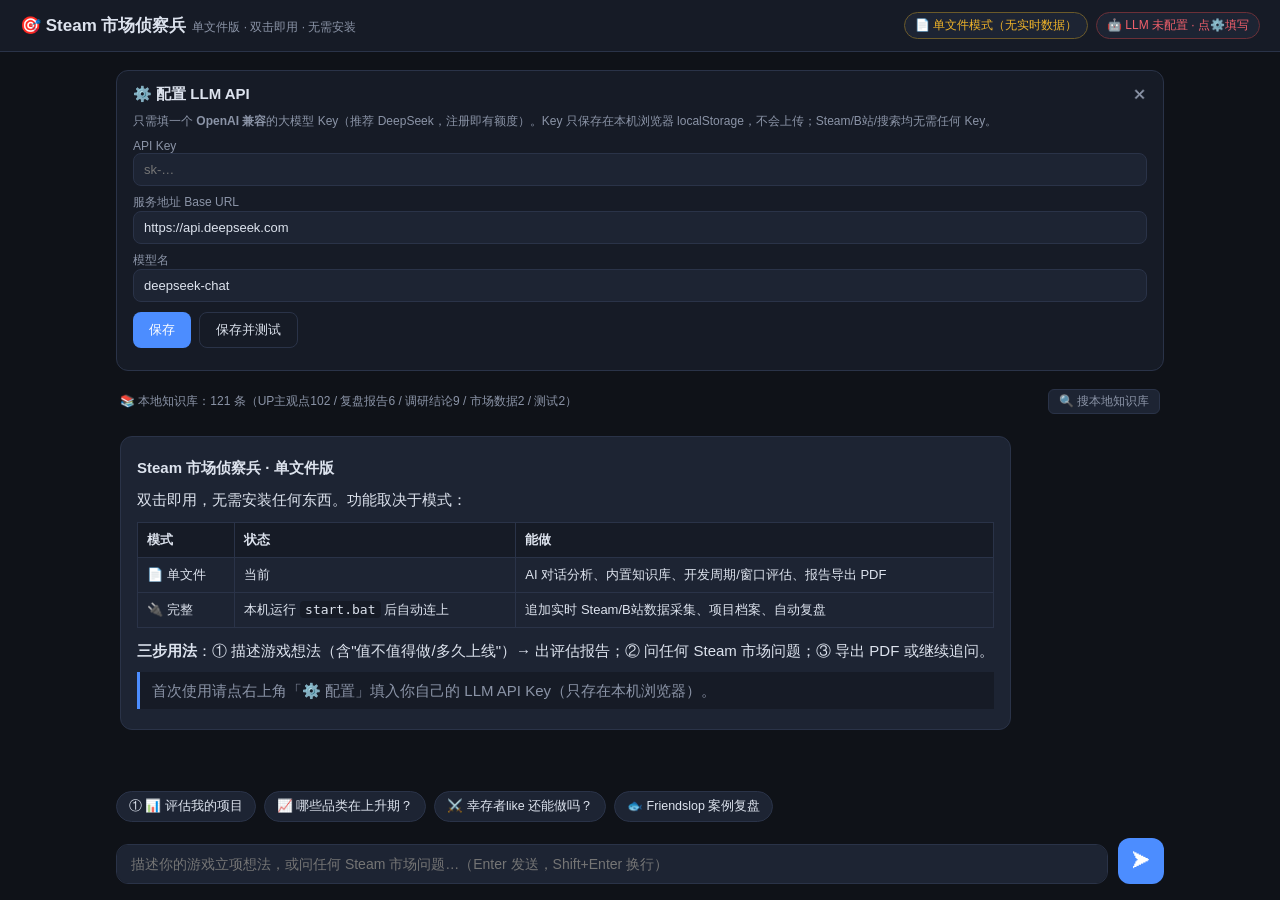
==== commit 40557881: "feat: 第三方/付费数据源适配层（可选）+ 文档、UI 与知识库更新" ====
--- a/steam_scout/index.html
+++ b/steam_scout/index.html
@@ -99,8 +99,8 @@
   </div>
 </main>
 <div id="toast"></div>
-<script>window.SEED_KB = [{"content":"【2天卖100万的钓鱼游戏｜Friendslop怎么火、怎么凉、小团队怎么抄】两个瑞典人做的钓鱼游戏《How to Fish》（国区名《渔力全开》），8月20日上Steam，8月22日官宣100万份，同时在线峰值37.4万，好评率94%。\n\n上期《超级变色龙》是零宣发裸发，这期正好相反：立项就每周发短视频、攒Discord、路演找到Landfall（PEAK开发商）投资、4.95美元+4人开黑。\n\n本期五个部分：\n01 它是个啥：把「等鱼上钩」变成物理闹剧\n02 数据怎么看：五层框架，实时在线/销量/直播/破圈/社区\n03 玩家评价：94%好评，技术问题在哪\n04 怎么火的：四个阶","category":"UP主观点","tags":"立项方法论","url":"https://www.bilibili.com/video/BV1X14C6yENE"},{"content":"【单人主创带队、零宣发，16 天狂卖 1000 万份！超级变色龙爆火逻辑拆解】大家好，这期游戏介绍：单人主创带队、零广告投放的派对新游《超级变色龙》！\n上线 16 天销量突破 1000 万份，Steam 峰值 34 万人同时在线，Twitch 千万小时观看、全球主播自发开播。 \n独创涂色拟态躲猫猫玩法，随便玩都能产出爆款短视频切片。\n但火爆背后口碑两极，82.5% 特别好评，国服却大量吐槽服务器、外挂问题。 \n本期完整拆解它的爆火路径、直播裂变逻辑，以及所有独立开发者可以吸取的经验。","category":"UP主观点","tags":"立项方法论","url":"https://www.bilibili.com/video/BV1Jq7H6uEGq"},{"content":"【1 个人、20 天、8000 块宣发、净赚9w：最适合独立游戏开发者研究的案例！《玩具店大整理》怎么做到首周 5000 份+】这期拆一个对个人开发者真正有参考价值的案例：《玩具店大整理》，开发者Shiftmoon一个人、20天开发、8000块宣发预算，8月7日上线Steam首日卖出1832份，五天总销量破5000份，净营收约10万人民币。\n\n和之前拆的Schedule One、PEAK、超级变色龙不同，这期通过完整后台数据——Steam后台、X广告后台、YouTube推广后台、小黑盒执行明细、主播建联记录，每一个动作都能照着做。\n\n我是GABY学姐，想做独立游戏的可以评论区或私信一起聊，社群和资料包都有。","category":"UP主观点","tags":"立项方法论","url":"https://www.bilibili.com/video/BV11vbC6uEVh"},{"content":"【从2万愿望单到450万销量，《PEAK》颠覆认知：揭秘让玩家疯狂买单的“观看式”游戏设计！】一款上线前几乎无人知晓的“组队爬山”游戏，怎么就突然卖了450万份，在线人数干到17万？\n\n今天的游戏市场，一个残酷的问题摆在所有开发者面前：“看起来好玩”和“真的好玩”，哪个才是引爆销量的关键？\n\n本期视频，我们就以《PEAK》为例子，从它“为观众而生”的滑稽物理引擎、趣味失败循环和近距离语音，深度解剖这款“主播友好型”游戏的设计内核。\n串联《幻兽帕鲁》和《Schedule 1》的现象级成功，试图总结出一套面向内容传播的游戏设计方法。\n\n如果你是独立游戏开发者，或者只是单纯好奇这些爆款游戏背后的流量密码","category":"UP主观点","tags":"立项方法论","url":"https://www.bilibili.com/video/BV1EKeHztEXV"},{"content":"【2026 年了，一个人做独立游戏到底还靠不靠谱？】起因是我那个独游群里最近很热闹，从\"用 Unity 还是 Godot\"到“独立游戏商业化”。 \n这期我用数据 + 案例把这件事讲清楚，包括： \n· 2025 Steam 新游 2% vs 98% 的极端分化\n · 独游圈的\"呼吸线 5 万份 / 斩杀线 500 份\"到底是什么 \n· 单人 9.56 亿的 Schedule I 是怎么做出来的（附 Tyler 完整运营时间线）\n · R.E.P.O. / PEAK / 卡带小子 / 苏丹的游戏多案例拆解\n · 首作幸存者偏差\n · 为什么第一款游戏大概率不会","category":"UP主观点","tags":"立项方法论","url":"https://www.bilibili.com/video/BV1ZMoFBKE11"},{"content":"【独立游戏上架Steam全流程：注册开发者+商店页，$100、四张表、三道审核】1、注册开发者 8 步（材料清单 → AppID）\n2、税务 W-8BEN：不勾协定扣 30%，勾了降到 10%\n3、注册段六个坑\n4、商店页 10 步：素材尺寸表（2024.8 起旧尺寸作废）\n5、胶囊红线 / 内容问卷与 AI 披露新口径\n6、过审 ≠ 上线：记得点\"发布为即将推出\"\n7、怎么算\"好\"：头两周破 150 / 四档基准\n8、 资料领取","category":"UP主观点","tags":"立项方法论","url":"https://www.bilibili.com/video/BV198GG6WENp"},{"content":"【每年近2万款新游戏,一半卖不到100份——你的独立游戏点子,到底值不值得做?】每年近两万款新游戏涌上 Steam,近一半卖不到 100 份,新游戏收入中位数只有 249 美元。在动手做一两年之前,怎么先判断你的点子到底值不值得做?\n这期我用发行的视角,拆了三个真正跑出来的小团队——Schedule 1、PEAK、Gamble With Your Friends,看它们立项到底押对了什么;再给你一套动手前就能自查的「立项五问」,加两个零成本的市场测试方法。\n\n时间轴: \n00:00 为什么大家都在纠结立项\n00:50 三个小团队的立项巧思(Schedule 1 / PEAK / GW","category":"UP主观点","tags":"立项方法论","url":"https://www.bilibili.com/video/BV1L6Ex62EeH"},{"content":"【AI时代，一个人做游戏还能赚到钱吗？我研究了Steam、小游戏和3条现实路径】AI时代，一个人做独立游戏、做小游戏，到底还有没有机会？\n 这期视频我结合 Steam、国内小游戏市场、AI 提效案例，聊清楚三个问题：\n 一是机会到底在哪；\n 二是 AI 真正改变了什么、又解决不了什么；\n 三是普通人如果想开始，最现实的三条路应该怎么选。","category":"UP主观点","tags":"立项方法论","url":"https://www.bilibili.com/video/BV1obwuz3EaR"},{"content":"【十年游戏人，我想说.......| 20份行业报告| 15位匿名访谈】你或许痴迷过《原神》的奇幻大陆，为《黑神话》的CG热血沸腾，甚至幻想过亲手打造下一个爆款游戏。但你是否知道，这个看似光鲜的行业背后，藏着怎样惊心动魄的生存法则？\n当全网热炒「游戏主程年薪百万」时，没人告诉你：某大厂项目组连续熬夜三个月，程序员突发心梗送医；当短视频吹嘘「AI画师工作效率翻5倍」时，不会提及头部公司正在批量清算35岁以上原画师。这，才是游戏行业未被美颜的真实面目。\n🎯 三大颠覆认知的行业真相\n🔍 你从未听过的圈内黑话\n💥 独家数据解读\n这不是贩卖焦虑，而是用20份行业报告、15位在职者匿名访","category":"UP主观点","tags":"立项方法论","url":"https://www.bilibili.com/video/BV1BEAGeFE3y"},{"content":"【9 个人，9 个月，首周 100 万套：凭这款\"赌博 + 友尽\"游戏首周净赚 4000 万】2026年5月1日，瑞典9人独立工作室 Tenstack 上线《Gamble With Your Friends》。 \n7 天，100 万套。\nSteam CCU 峰值 4.2 万，登顶全球 8 大主播榜单。\n xQc、Jerma985、ironmouse、alanzoka 集体被这款\"赌博 + 卖队友\"的游戏整破防。 \n\n 本期会用 8 分钟讲清楚： \n① 9 人小团队靠\"三件事\"做出爆款（选品 / 减法 / 定价）\n② 4 阶段传播链怎么从 5/1 烧到 5/12（主播自发 → 销量营销 → 二创裂变","category":"UP主观点","tags":"立项方法论","url":"https://www.bilibili.com/video/BV1SmGE6KEXv"},{"content":"【从EA失败到千万销量：《杀戮尖塔》究竟是如何打磨核心玩法的？】你的独立游戏，到底好不好玩？在投入所有心血之前，你是否也迫切想知道这个问题的答案？ \n\n本期视频，Gaby学姐将深入剖析现象级卡牌游戏《杀戮尖塔》(Slay the Spire) 的成功之路。\n这款游戏在初期营销几乎为零、首发两周仅卖出2200份的情况下，如何通过长达两年的“抢先体验”，最终逆袭斩获千万销量和97%的逆天好评？ \n\n本期内容完全基于其制作人在GDC的精彩分享，为你揭示《杀戮尖塔》打磨核心玩法的3大支柱：\n 🔥 1. 定性用户研究\n📊 2. 定量数据分析\n🧠 3. 核心团队的主观判断\n\n如果","category":"UP主观点","tags":"立项方法论","url":"https://www.bilibili.com/video/BV1rEY5zGEzk"},{"content":"【8 个法国人首周末卖 50 万套，《遥遥西土》是怎么火的？】《遥遥西土》上线 7 天 50 万销量、登顶 Steam 销量榜，8 个法国人怎么做到的？\n 今天不讲它好不好玩——讲一件比好不好玩更重要的事:它怎么火起来的。 \n\n5 个部分拆透: \n1️⃣ 这是个什么游戏？ \n2️⃣ 为啥上头？ \n3️⃣ 8 人团队怎么做出来的？ \n4️⃣ 怎么火起来的？(本期重点) \n5️⃣ 争议我怎么看？","category":"UP主观点","tags":"立项方法论","url":"https://www.bilibili.com/video/BV1GB5763ENz"},{"content":"【2个人，13个月，10万愿望单,首日卖了2.4万份|《放置之路》主创亲述】《放置之路》,2个人花13个月,不追热点,深耕一条没人抢的空缺赛道,零宣发攒下10.4万愿望单,首日卖出2.4万份。\n\n> 本期和主创聊6件事:\n> （1）先看结果:一年时间做出了什么\n> （2）立项:怎么找到\"有需求、没好产品\"的空缺(选品四步法)\n> （3）10万愿望单是怎么攒起来的:三个台阶,一条反常识\n> （4） 一组反常的Demo数据:85%启动率说明了什么\n> （5） 首发爆量之后:当核心向游戏遇到大众玩家\n> （6） 性价比排序:哪些可以直接抄作业","category":"UP主观点","tags":"立项方法论","url":"https://www.bilibili.com/video/BV1wX8y66EhR"},{"content":"【2026游戏公司最缺什么人？AI时代最吃香的4类岗位】2026年，游戏行业还值得进吗？\n一边是全球游戏行业持续裁员，部分传统岗位被AI快速替代；另一边，AI相关岗位却在高速增长，懂游戏又懂AI的复合型人才正在被市场争抢。\n这期视频我会讲清楚4件事：\n哪些游戏岗位正在缩减\n哪些新岗位正在崛起\n什么能力是AI暂时替代不了的\n现在准备入行游戏行业，应该怎么做\n适合观看人群：\n 游戏专业学生、校招生、转行者、游戏策划/美术/程序从业者、关注AI与游戏行业变化的人。","category":"UP主观点","tags":"立项方法论","url":"https://www.bilibili.com/video/BV1YJNMzgETN"},{"content":"【如何快速了解一个行业？| 行业分析框架与数据获取技巧】在这个视频中，我将带你了解如何快速有效地掌握一个行业的核心要素。作为一名战略管理硕士并在大厂工作十多年，我积累了丰富的行业分析经验，今天将分享一些常用的行业分析框架和数据获取方法。\n视频分为三大部分：\n行业分析框架：如何通过PESTEL分析、行业生命周期、价值链分析等工具，全面了解一个行业的外部环境、竞争格局和关键参与者。\n行业分析数据：市场规模、增长趋势、竞争者数据、消费者行为等数据的类型和重要性。你将了解如何通过这些数据评估行业潜力。\n如何获取行业数据：从政府统计、行业报告到数据平台，我将推荐一些可靠","category":"UP主观点","tags":"立项方法论","url":"https://www.bilibili.com/video/BV1JPqpYFEmv"},{"content":"【游戏行业还能入吗？行业发展 | 薪资 | 职业发展 The Future of the Gaming Industry: Industry & Career G】2024年，全球游戏市场的规模预计将达到2000亿美元，而国内市场的竞争日趋激烈。今天，我们将从三个关键维度分析游戏行业的现状和未来：\n\n1、行业发展：我们将深入探讨游戏市场的年增长率、用户增长、收入变化，以及移动游戏和电竞行业的未来趋势。\n2、头部公司发展：腾讯、网易、拳头等巨头在市场中的地位、竞争格局及他们如何应对行业创新压力。\n3、从业者发展：薪资水平、职业发展空间以及如何在行业中保持竞争力，特别是对于年轻从业者而言。\n如果你正在考虑进入游戏行业，或者已经在行业内工作，这个视频将帮助你了解行业的真实","category":"UP主观点","tags":"立项方法论","url":"https://www.bilibili.com/video/BV1RKkbYSEmH"},{"content":"【2025年最强独立游戏〈Schedule One〉深度分析：市场表现、核心玩法、爆火原因、行业启示及独立游戏制作与发行思考 | 独立游戏发行洞察第①期】2025年，一款名为《Schedule One》的独立游戏横空出世，由单人开发者TVGS打造，却在Steam上创下销量登顶、45万玩家同时在线、预估营收2亿美金、98%压倒性好评的惊人纪录！这款游戏究竟有何魔力？\n本期视频将为您提供一份关于《Schedule One》的终极深度分析报告，从五个核心层面，全面拆解它的成功密码：\n市场表现：透过翔实的数据，看懂它惊人的商业爆发力。\n核心玩法：剖析其“模拟经营+动作冒险+黑色幽默”的成瘾性循环，以及超过千万种组合的“混合系统”如何让玩家欲罢不能。\n发行策略：堪称","category":"UP主观点","tags":"立项方法论","url":"https://www.bilibili.com/video/BV1v5uczNEdC"},{"content":"【一年 2 万款新游上 Steam，近一半评测不到 10 条：你的游戏如何被看到？Steam宣发全流程】2025 年 Steam 一年上架 21,299 款新游戏，今年到 9 月中旬已经 18,875 款，平均每天 70 多款。\n这么多游戏，独立游戏凭什么被玩家看到？又怎么把关注变成购买？\n\n这期不拆单个案例，把前两期《玩具店大整理》（1 人、20 天、首周 5000 份）和《放置之路》（2 人、0 元宣发、首 24 小时 2.4 万份）的真实后台放在一起，再对照 Valve 官方对曝光机制的说明，从立项到发售完整捋一遍：\n\n一、先理解 Steam：不卖推荐位，算法 + 人工精选，哪些指标其实不影响曝光\n二","category":"UP主观点","tags":"立项方法论","url":"https://www.bilibili.com/video/BV1JAeb6YEAV"},{"content":"【《明末》羽翼的陨落：首日“差评如潮”！口碑为何崩盘？| 明末 VS 黑悟空，什么才是口碑运营？】2025年7月24日，被誉为“村里第二个大学生”的国风魂类游戏《明末：渊虚之羽》在万众瞩目中登场。首小时在线人数破12万，预售额过亿，IGN打出8分高分，一切似乎都在预示着又一个国产游戏的辉煌。\n然而，风向在24小时内惊天逆转。Steam好评率断崖式暴跌，从“下一个黑神话”沦为“首个退学大学生”的辛辣调侃。这背后，究竟发生了什么？\n\n本期视频将深度剖析《明末》从万丈高楼到口碑崩塌的全过程。我们将探讨：\n① 期望的重负： 《明末》如何在《黑神话》的东风下，被推上神坛？\n② 发行的溃败： 发行商505 Gam","category":"UP主观点","tags":"立项方法论","url":"https://www.bilibili.com/video/BV1nhbNzBEVx"},{"content":"【一个游戏点子，值得你花一年去做吗？独立游戏立项的5个判断｜拆解《Bills Must Be Paid》】你手上有一个想做的游戏，玩法想好了，竞品也看过了，说不定原型都有了。下一步就是把一年时间投进去。投入之前，怎么知道值不值得？\n\n这期用一个真实案例把立项走一遍：《Bills Must Be Paid》，两个人做了七个月，砸存钱罐还账单，72 小时卖出 10 万份，20 天 33 万份。\n\n五个判断，每个都给出方法和数据：\n 第一判断 谁会买\n第二判断 为什么选你\n第三判断 你做得完吗\n第四判断 用什么证明\n第五判断 什么结果会让你改变决定\n\n\n数据来源：SteamDB、Steam 评测接口、How To ","category":"UP主观点","tags":"立项方法论","url":"https://www.bilibili.com/video/BV1RZa86oE7p"},{"content":"【2026 年 Steam 玩家在玩什么？2000 款高在线游戏拆解，小团队立项指南】这期把视角放大：2026 年 1—8 月，Steam 上 2000 款高同时在线峰值的游戏，逐款整理了品类、首发时间、四年同期在线和代表案例，看看能给独立开发者提供什么立项线索。\n\n 五个部分：\n 01 玩家在玩什么——品类权重、前十名单、峰值和持续活跃为什么要分开看\n02 老产品哪些在增长\n03 新品从哪里突围\n04 小团队优先验证什么——三个方向各自的条件与成本，三类需要额外证据的项目\n05 立项前怎么验证\n\n口径说明：PCU 是观察期内的最高同时在线，看爆发高度；持续活跃用同期月均；销量与收入需另查","category":"UP主观点","tags":"立项方法论","url":"https://www.bilibili.com/video/BV1yqYi6bEKK"},{"content":"【steam第③期：【用户心理】为什么你的游戏没人买？从“看到”到“付费”：Steam用户购买决策全拆解】本期【Steam发行指南 03】，我们钻进玩家的大脑，用硬核数据和行为心理学，拆解Steam用户的购买决策全链路：\n本期高能干货：\n 📌 打破刻板印象：Steam不再是英语的天下，简体中文用户已占据30%半壁江山！ \n📌 残酷的用户画像：80%是大学生？还是抓取那37%的“多金社畜”？你的游戏一开始就得选边站。 \n📌 类型锚定（Genre Anchoring）：为什么“创新”有时候是毒药？玩家其实是在找“熟悉的惊喜”。 \n📌 微观战场：胶囊图的生死权、鼠标悬停的秘密、以及截图排序的黄金法则。","category":"UP主观点","tags":"立项方法论","url":"https://www.bilibili.com/video/BV1NcSiBAEuf"},{"content":"【独立游戏Steam愿望单全攻略：愿望单从0到1万怎么攒？Steam发售前最重要的一件事】2025年Steam上线了20282款新游戏，最后拿到1000+评测的只有608款，成功率3%。而在发售之前，最能提前预判你在哪一边的信号，就是愿望单。\n这期讨论\"愿望单如何从0攒起来\"：\n▸ 愿望单为什么值钱？\n ▸ 攒到多少算及格？\n ▸ 从0到1000怎么做？\n ▸ 从1000到1万怎么做？\n ▸ 哪些是瞎忙，为什么基本没用？\n数据来源：Chris Zukowski年度统计、GameDiscoverCo 2024–2025转化报告、VGI愿望单报告，案例含《Tiny Glade》《Word Play","category":"UP主观点","tags":"立项方法论","url":"https://www.bilibili.com/video/BV1huKP65E3G"},{"content":"【TapTap独立游戏发行终极指南：零分成+4400万MAU，如何复制《元气骑士》神话？】[🔍 报告完整文档库] https://developer.taptap.cn/docs/community/stages/  \n\n■ 本期深度解构：  \n✅ TapTap核心机制：为什么“零分成+不联运”让中小团队收入翻倍？（2024年平台营收13亿数据验证）  \n✅ 生死线预警：中国大陆版号/软著/ICP备案避坑指南\n✅ 爆款案例拆解：《元气骑士》如何用TapTap社区实现200万预约+5年长线运营？  \n✅ 开发者亲测：从账号认证→游戏上架→首页推荐的全流程SOP（含素材审核雷区清单）  \n\n■ 关","category":"UP主观点","tags":"立项方法论","url":"https://www.bilibili.com/video/BV1CZ76z2Edg"},{"content":"【万字拆解《逃离鸭科夫》：200万销量与30万在线，5人团队如何引爆全球？】《逃离鸭科夫》(Escape from Duckov) 无疑是2025年最大的惊喜。发售首周销量破100万，峰值在线超30万，Steam好评如潮 (96%+)——它刷新了国产独立游戏的记录。\n但它为什么能火？是因为“鸭子”的Meme梗，还是B站的强力推广？\n本期视频，我们将从商业数据、营销策略、游戏设计和开发历程四个角度，深度拆解这款现象级爆款。\n我们将探讨：\n为什么砍掉PVP，改成PVE，是它最天才的设计？\nB站作为发行商，如何利用“三位一体”的优势引爆流量？\n仅5人的Team Soda（碳酸小队）是如","category":"UP主观点","tags":"立项方法论","url":"https://www.bilibili.com/video/BV1VnyZBcEiE"},{"content":"【4228 款挤一周，中位数只有 806 个愿望单：Steam 新品节，独立游戏开发者可以怎么做?】这一届 Steam 新品节,4228 款 demo 挤在同一周,三年翻了近 5 倍。但真实数据来看:一个普通游戏一周净增愿望单的中位数只有 806 个,三分之二的项目都挤在最低两档。\n这期我用一手数据 + 这届真实榜单,把三件事:\n ① 新品节到底多重要、今年又有多难;\n ② 什么样才算\"做得好\"——四档标准,以及那个相关性高达 0.825 的预测指标;\n ③ 具体该怎么做——算法到底在看什么、四个必须要做的事情、一条能照着做的时间轴,还有几条规则红线。","category":"UP主观点","tags":"立项方法论","url":"https://www.bilibili.com/video/BV13ijt6gEue"},{"content":"【🔥【独立游戏发行必看】Steam 发行全攻略！附发行流程/愿望单  / 持续运营干货】本期视频深度解析Steam 独立游戏发行全流程，从平台底层逻辑到实战运营策略，手把手教你突破流量红海！\n\n核心内容速览：\n1、Steam 平台深度洞察（2025 最新数据）\n1.7 亿月活、4027 万同时在线用户，新游戏年增 33%，竞争激烈下如何让玩家 “看见你”？\n用户决策密码：评分、愿望单、KOL 推荐、促销折扣的底层影响机制。\n热门品类揭秘：恐怖 / 模拟 / 叙事游戏为何更容易突围？中美 7500 万 + 用户市场如何精准触达？\n\n2、从 0 到 1 发行实战指南\n上架准备：Steamwork","category":"UP主观点","tags":"立项方法论","url":"https://www.bilibili.com/video/BV1Fb5czWEmK"},{"content":"【独立游戏团队怎么做推广？买量、KOL、平台资源，哪条最适合小团队？】很多独立游戏团队做推广时，第一反应就是买量\n但问题是：现在 Google、Meta、TikTok、AppLovin、Unity 的获客成本越来越高，2 万块预算可能根本跑不出有效模型。\n这期视频，我会用 6 分钟讲清楚：\n1、游戏推广到底有哪几条路\n2、独立团队为什么不能只靠买量\n3、内容种草和平台官方资源该怎么用\n4、Google Play Games Level Up 是什么\n5、Level Up 对独立团队为什么值得关注\n6、还有哪些免费资源可以顺手用起来\n适合独立游戏开发者、小团队发行、出海游戏项","category":"UP主观点","tags":"立项方法论","url":"https://www.bilibili.com/video/BV1SDLz6vErw"},{"content":"【steam第②期：【算法黑盒】你的游戏为什么没人看？Steam流量底层逻辑全复盘】Part 1 核心逻辑： 为什么Steam没有任何付费推广渠道？\nPart 2 输入参数： 算法眼里的核心指标（销量 vs 标签）\nPart 3 流量池： 探索队列与“更多类似产品”是如何工作的？\nPart 4 官方辟谣： 愿望单、好评率与本地化的真实权重。","category":"UP主观点","tags":"立项方法论","url":"https://www.bilibili.com/video/BV1QMUMBfEPZ"},{"content":"【扒了 3556 条大厂 JD，我整理了一份《2026 游戏行业劝退/劝进指南》】2026 年，游戏行业到底缺不缺人？ 为\n爬取并人肉分析了腾讯 IEG、网易游戏、米哈游三家头部大厂共计 3556 条官方招聘需求（JD）。\n看四个维度的问题：\n岗位结构表：大厂把钱到底投在了哪里？\n入行劝退/劝进表：程序/美术/策划/运营，你的能力在大厂眼里属于哪一档？\n城市策略表：广州、深圳、上海、杭州，选哪座城决定了你的天花板。\n90天行动清单：如何用三个月把自己伪装成“能交付”的人。","category":"UP主观点","tags":"立项方法论","url":"https://www.bilibili.com/video/BV1Nh64BEEMc"},{"content":"【steam第④期 | 【发售前筹备】Steam愿望单=销量？从商店页优化→新品节爆发的《预热手册》】本期视频是《独立游戏发行实战》系列的第4期，直接拆解发售前预热的核心事项。从长达两年的Roadmap规划，到Steam商店页的“黄金1.5秒”，再到如何利用新品节（Next Fest）实现流量爆发。\n📅 24个月的生命线：从播种期到收割期，每个阶段必须做对哪些事？\n📈 愿望单的数学题：首周转化率与首年销量的法则。\n🛍️ 商店页优化：如何利用“黄金1.5秒”抓住玩家眼球？标签策略如何影响算法推荐？\n🔥 流量实战：B站/抖音的种草逻辑 vs Steam新品节的Demo策略。","category":"UP主观点","tags":"立项方法论","url":"https://www.bilibili.com/video/BV1m7mwBvEUP"},{"content":"【20万字知识库硬核拆解！独立游戏全平台宣发Skills清单：竞品分析/发行节奏/Steam执行/短视频/KOL（附Schedule 1实操】Hello大家好，我是Gaby学姐！👋\n很多开发者呕心沥血做出了好玩的游戏，却在\"怎么卖出去\"这一步踩了无数坑。这期视频，我把过去十年的游戏发行经验做了彻底提纯，整理成一套可以直接落地的「独立游戏发行Skills清单」，覆盖从立项到长尾运营的完整宣发链路。\n无论你是刚入行的独立开发者，还是想系统补齐宣发短板的团队，这套体系都能帮你理清思路、少走弯路。","category":"UP主观点","tags":"立项方法论","url":"https://www.bilibili.com/video/BV11pSUBvE7B"},{"content":"【独立游戏发行｜要做对的4件事（上）：数据化市场洞察×用户获取引入】■ 本期解决开发者核心痛点：  \n✅ 市场扫描雷区：如何用PESTEL+SWOT双模型避开“伪蓝海”？\n✅竞品穿透术：构建四维分析矩阵（产品/运营/数据/用户），拆解差异化定位  \n✅ 玩家需求陷阱：3步验证核心需求真伪  \n✅ USP黄金公式 \n✅ 研发生死协同\n✅ 用户增长爆破术（预注册技巧×高转化素材×内容营销）\n\n■ 关键方法论工具：  \n▸ 用户画像动态迭代模型（从假设→验证→迭代）  \n▸ 竞品数据追踪清单（Sensor Tower/点点数据实操）  \n▸ USP价值主张画布    \n\n[🔍 ","category":"UP主观点","tags":"立项方法论","url":"https://www.bilibili.com/video/BV1MhMbzPEDX"},{"content":"【游戏运营新人必看： 职能全解析 | 稀缺的2类人才 | 4个基本认知 | Game Operations：What Do Publishers do?】本期视频深度解析游戏运营的核心职能与发行策略！\n1、游戏运营的“八爪鱼”职能：从发行制作人统筹全局，到数据分析、商业化设计、社区管理，拆解每个岗位如何联动影响游戏成败。\n2、《燕云十六声》发行策略全复盘：\n（1）从“中国首款3A武侠”到“国风开放世界RPG”的定位调整。\n（2）如何通过实机PV、国风元素、武术动作设计精准传递卖点？\n（3）数据揭秘：定位调整后的百度指数飙升200%，玩家口碑逆转！\n3、市场上最稀缺的运营人才\n4、必备四大基础认知：精准用户定位、产品差异化传递、商业化与留存平衡、持续迭代的“","category":"UP主观点","tags":"立项方法论","url":"https://www.bilibili.com/video/BV1fENSerEQQ"},{"content":"【扒了Steam Top 100数据：2025年，谁在亏本赚吆喝？谁在闷声发大财？玩家的真实品类偏好】2025年，Steam同时在线人数突破4120万，日均56款新游上架。 我花时间扒了2025年Steam Top 100的后台数据，清洗了上万条评论，横跨2023-2025三年维度，只为搞清楚一件事情： 到底是谁在亏本赚吆喝？又是谁，在没人注意的角落闷声发大财？","category":"UP主观点","tags":"立项方法论","url":"https://www.bilibili.com/video/BV1eFvYBNEGm"},{"content":"【当我们聊全球游戏发行，应该了解什么？】从底层逻辑拆解全球发行的核心框架，涵盖三大核心步骤：市场基础适配性分析、目标用户精准定位、本地化发行策略制定。\n结合 2025 年最新数据，深度解析全球 1877 亿美元市场规模下的区域差异（如美国 400 亿 + 收入市场、东南亚 4 亿 + 用户红利）、品类趋势（轻度休闲化加剧）及实战案例（Pokemon 卡牌全球破亿收入策略、Steam 中美用户决策差异）。\n无论是主机、PC 还是移动端，从市场规模到用户画像，从宣发渠道到本地化技巧，一站式掌握全球发行的底层逻辑与前沿玩法，助力产品精准触达目标市场，","category":"UP主观点","tags":"立项方法论","url":"https://www.bilibili.com/video/BV1CuLczFEbD"},{"content":"【9 月 TOP 独立游戏观察 &10 月新作前瞻｜三只猴子卖了 100 万，裁缝店收获 97.8% 好评】这期聊 9 月 Steam 上卖得最好的独立游戏，再看看 10 月有哪些新作值得等。\n\n9 月：三只猴子拆炸弹的《BOMBANANA!》前 10 天卖了 100 万份，做衣服的《Dressmaker》拿到 97.8% 好评，还有 Dimraeth、地城拓荒、Welcome to Elderfield、Wanderburg。\n10 月：越过山丘、Deep Dish Dungeon、Emberville、我们曾到此：明日遗踪、银松镇、Permafrost，发售日期和 Demo 评价都在视频里。","category":"UP主观点","tags":"立项方法论","url":"https://www.bilibili.com/video/BV1PCan6jEuY"},{"content":"【Steam 新品节 Demo 上传全流程：3 个日期、3 步实操、5 周宣发】10 月 Steam 新品节 10 月 19 号开幕，但真正的 deadline 是 9 月 14 号。这期讲已经报上名的人，怎么在剩下几天把 Demo 传上去、传对，以及传完之后五周每周干什么。\n\n先看数据：今年 6 月新品节有 4382 个 Demo 参展，比去年多 66%，三年翻了五倍；2 月那届中位数游戏一周只拿到 200 个愿望单，前 10% 约 3000，前 1% 三万起步。窗口越来越大，也越来越挤。\n\n本期内容：\n01  三个日期：9.14 媒体预览线、9.28 最后期限、10.19 开幕\n","category":"UP主观点","tags":"立项方法论","url":"https://www.bilibili.com/video/BV13wtm6sEiE"},{"content":"【0成本DIY独立游戏营销，如何获取大量愿望单？| 独立游戏发行 | 独立游戏开发者发行攻略】你是否也曾经：游戏上架Steam，发了几条推，然后就……没有然后了？😭\n这支视频就是为你准备的——\n从定位受众到撰写游戏核心信息，从搭建粉丝社群到每日一小时营销计划，\n我们用一张脑图，拆解游戏发售前后的全周期推广策略。\n适合所有独立游戏开发者、小型团队，或是刚起步的内容创作者。✨\n📌 本视频内容涵盖：\n✅ 如何精准定义你的游戏受众\n✅ 游戏核心信息的撰写模板\n✅ 粉丝社群搭建与维护原则\n✅ 每日一小时营销任务表\n✅ 发售后的持续推广与问题排查🎮","category":"UP主观点","tags":"立项方法论","url":"https://www.bilibili.com/video/BV1xkswzfEAU"},{"content":"【steam第①期：【宏观市场】4100万在线 vs 每天“阵亡”56款：Steam 2025残酷“大逃杀” | 独立游戏 Ep.1】2025年的Steam：4120万玩家同时在线，110亿美金的巨大市场...\n另一面，是每天56款新游戏上架，和不到5000美金的收入中位数。\n本期我将为你拆解Steam 2025年的宏观数据，揭示“希望”与“绝望”并存的真相。\n在这个视频里，你将知道：\nPCU、MAU、总收入的爆炸性增长，对我们开发者到底意味着什么？\n为什么说“新游戏的增长速度，已经远远超过了玩家的增长速度”？\n为什么“做个好游戏”在今天，仅仅是拿到了“参赛门票”？\n下期预告：【Steam的“算法”黑盒】—— 平台规则大揭秘，你的游戏到","category":"UP主观点","tags":"立项方法论","url":"https://www.bilibili.com/video/BV1AHCDBWE6p"},{"content":"【到底怎么才能进游戏行业？| 万字长文| 10年从业人员手把手教学】10年游戏人实操经验~\n附书籍、课程、垂媒社区推荐，小游戏大赛/game jam/UGC参赛建议，健康管理建议等。","category":"UP主观点","tags":"立项方法论","url":"https://www.bilibili.com/video/BV1XvZBY1EA7"},{"content":"【一个人做了1年的物理破坏沙盒，终于发预告了！BonkLab-第一人称体素物理破坏沙盒】这是我一个人独立开发了一年的游戏——《BonkLab》。\n它是一款第一人称体素物理破坏沙盒：\n你可以射击、点燃、爆破、碾压实验体，也可以利用油桶、载具和各种物理道具，制造一场不断扩大的连锁灾难。\n游戏中的实验体可以被逐块破坏，火焰会自行蔓延，大量布娃娃能够同时碰撞、燃烧和飞向空中。\n这是《BonkLab》的第一支正式预告片。游戏目前已经上线 Steam 商店页，感兴趣的话欢迎加入愿望单，也非常想听听大家对游戏的建议。\n\nSteam 商店页搜索【BonkLab】添加愿望单\n\n你负责开火，物理负责失控。","category":"UP主观点","tags":"立项方法论","url":"https://www.bilibili.com/video/BV1AMux6KE4o"},{"content":"【从夯到拉？ 2025 小团队独立游戏 年度盘点！！从丝之歌到香蕉神教，46万在线的背后是玩法的胜利还是概念的狂欢？】2025年，Steam 独立游戏的天花板被彻底掀翻了。 从 2023 年的《致命公司》24万在线，到 2025 年《空洞骑士：丝之歌》与《Schedule I》双双突破 45万大关，小团队不再只是 T2/T3 梯队的黑马，而是直接杀入 Top 10 与 3A 大作贴身肉搏。\n本期视频，我们将深度复盘 2025 年 Steam 独立游戏市场的“两极分化”与“概念为王”现象。我们以 Peak CCU（在线峰值）为硬指标，将今年的爆款分为 T0、T1、T2 三个梯队进行拆解。","category":"UP主观点","tags":"立项方法论","url":"https://www.bilibili.com/video/BV1sNiYBRE1s"},{"content":"【STEAM第5期【KOL引爆】：没钱买量，如何撬动主播和UP主帮你带货？】《Lethal Company》营销预算为0，却靠主播卖出千万份；《Balatro》靠打击感让头部主播尖叫。 \n📧 本期内容：\n为什么你的游戏没人播？（除了不好玩，可能是你找错了人）\n告别石沉大海：让主播无法拒绝的“3秒邮件”模板。\n产品设计：如何像《Balatro》一样把“梗”写进代码里？\n实战工具：去哪里挖出那些忠诚度极高的中腰部主播？","category":"UP主观点","tags":"立项方法论","url":"https://www.bilibili.com/video/BV14ZmeBtE4Q"},{"content":"【游戏行业入行指南 | 行业现状 | 产业链分析| 职业角色 | 怎么入行🎮】👋 大家好，今天我们聊一聊：游戏行业入行指南。\n游戏行业，到底有多赚钱？2024年全球市场规模将超过2000亿美元。你是不是觉得入行就能拿高薪、做热门游戏？以前网上提到的100个月的年终奖是不是真的？\n你可能听说过“游戏研发”“游戏发行”这些概念，但整个游戏产业链是怎么运转的？你如果想加入游戏行业，你应该怎么找到自己的定位？\n我在游戏行业从业10年，负责过10款+游戏的发行与推广，今天带你看懂整个游戏产业链！\n🎯 核心问题：\n产业链：游戏从创意到用户的完整路径是什么？\n职位角色：行业里的各个角色具体做什么","category":"UP主观点","tags":"立项方法论","url":"https://www.bilibili.com/video/BV1yfqZYuERv"},{"content":"【游戏设计入门（1）：从创意到原型，如何打造一款成功的游戏？】在这期视频中，我们将深入探讨游戏设计的核心要素。\n从游戏的定义、分类，到如何创造游戏中的“乐趣”，再到设计一个令人上瘾的游戏体验，我们将逐一解析。\n如何通过明确的游戏规则、适度的挑战与奖励机制、以及丰富的玩家选择，来打造一个让玩家沉浸其中的世界。\n\n视频中还会详细讲解游戏创意的来源，包括如何从其他游戏、电影、历史、甚至自然界中汲取灵感。此外，我们还会讨论游戏创意如何在团队合作和头脑风暴中得到完善，以及如何通过原型开发来快速验证一个创意是否可行。\n\n最后，我们将分享如何将这些创意转化为实际的游戏原型，以确保","category":"UP主观点","tags":"立项方法论","url":"https://www.bilibili.com/video/BV1Jh6dYhEAM"},{"content":"【8 个品类 2614 款新游数据，三步看清一个赛道 | 上线一周只有 123 个愿望单，是宣传没做好 OR 立项有问题？】用 8 个 Steam 品类、2614 款近两年新游戏的数据，拆成三步来回答：\n① 玩家在买新游戏，还是守着老游戏（最近一年评测里老游戏占多少）\n② 新品做出来的有多少、是谁（千评新品 ÷ 样本数，再看名单）\n③ 进场的新品是不是越来越多（近 3 个月月均 ÷ 前 12 个月月均）\n\n数据说明：2026-09-30 批次，统计 2024-09-30 之后首发、评测 ≥10 条的付费新品；「新品」为宽口径，评测份额不等于玩家数或销售额；千评只是观察门槛，不代表盈利。\n\n上两期：《一年 2 万款新游上 Ste","category":"UP主观点","tags":"立项方法论","url":"https://www.bilibili.com/video/BV1mSp56yEHV"},{"content":"【我做了一个 Web 原生体素编辑器｜VoxelBean MVP 上线！！欢迎体验】VoxelBean 首个 MVP 版本正式发布 🎉\n这是一个完全基于 Web 技术构建的体素编辑器，目标是打造新一代 Web 原生创作工具——从建模、编辑到导出游戏资产，全流程在浏览器中完成。\n本次版本已经完整实现核心功能，包括：\n🧱 核心能力\nWebGPU 架构 + 实时 PBR 渲染\n绘制 / 擦除 / 填充 / 取色 全套编辑工具\n256 色调色板 + 材质属性管理\n📦 导入与导出\n支持 VOX / OBJ / GLTF 2.0\nGreedy Mesh 网格优化\n可自定义导出参数（比例 / Pivo","category":"UP主观点","tags":"立项方法论","url":"https://www.bilibili.com/video/BV11WFUzcEPG"},{"content":"【Steam 新品节到底值不值得参加？2025 数据复盘 + 成功案例 + 2026 实战指南】本期视频用 2025 年三届 Steam 新品节的数据，拆解哪些游戏真正跑出来、哪些默默无闻，并重点分析《Half Sword》这个案例——它如何靠 Demo 设计、传播属性和节奏卡位，在新品节期间实现愿望单与关注度跃迁。\n你将看到：\n✔ Steam 新品节到底在推什么\n ✔ 2025 年新品节的三大现象\n ✔ 哪三类游戏最容易赢\n ✔ Half Sword 的 Demo 为什么天然适合传播\n ✔ 独立团队常见翻车点\n ✔ 新品节 SOP 作战流程\n ✔ Demo 与商店页优化 Checklist\n ✔ ","category":"UP主观点","tags":"立项方法论","url":"https://www.bilibili.com/video/BV1s4cFzZESp"},{"content":"【焦虑迷茫的时候看看...| 《斯坦福大学人生设计课》| 6大自测工具评论区领取】‼️领英数据显示中国超2亿职场人正在经历：\n→ 用跳槽解决本应重构的\"锚问题\"\n→ 在价值观冲突中持续内耗\n→ 误把娱乐缺失当工作能力问题\n\n斯坦福d.school研发的【人生设计仪表盘】已帮助全球370万用户：\n✅ 2周定位能量黑洞区域\n✅ 4周建立抗风险职业体系\n✅ 6个月实现工作满意度翻倍\n\n👇评论区获取：\n❶ 6大工具量表\n❷ 工作观/人生观冲突检测器\n❸ 心流时刻智能分析模块\n#职业规划 #自我提升 #人生设计","category":"UP主观点","tags":"立项方法论","url":"https://www.bilibili.com/video/BV1s2XZYGEFv"},{"content":"【独立游戏 发行 | 要做对的4件事情（下）：游戏生态构建与用户全周期运营指南】当游戏完成用户导入后，运营重心将转向深度留存、生态构建与价值转化。本指南系统化拆解游戏长线运营的核心支柱：\n1、用户粘性引擎\n分层留存策略：早期留存（D1-D7）聚焦核心玩法验证与目标激励，长期留存（D7+）依赖内容迭代、社交资产与经济系统平衡\n关键指标解读：D1（初体验质量）、D7（核心玩法认可）、D30（生态可持续性）\n同期群分析法精准评估策略有效性\n2、LiveOps 实时运营体系\n活动设计七原则：规律周期、节日联动、复用框架、数据驱动迭代\n版本更新三级节奏（大型资料片/中型版本/热修补丁）\n敏捷闭","category":"UP主观点","tags":"立项方法论","url":"https://www.bilibili.com/video/BV1uFgfz9ENG"},{"content":"【游戏设计入门（2）：游戏行业岗位介绍 | Full Game Design & Art Process: From Concept to Execution】在本视频中，我们详细讲解了游戏策划岗位的各个细分角色与职责，包括系统策划、关卡策划、数值策划、文案策划等核心工作。从《战神2018》中的实际案例出发，我们分析了每个策划岗位在设计过程中所扮演的关键角色及如何与其他团队协作，确保游戏体验的连贯性和深度。此外，我们还深入探讨了美术设计的环节，如何通过原画、3D建模、场景设计等手段将策划思路转化为游戏中的视觉效果，从而打造出震撼的游戏世界。\n\n通过实际案例和具体步骤，本视频为想了解游戏开发全过程的观众提供了清晰的指导，适合游戏爱好者、从业者及有志加入游戏行业的朋","category":"UP主观点","tags":"立项方法论","url":"https://www.bilibili.com/video/BV1HScaeXEHq"},{"content":"【4个精力管理+时间管理工具 | 每周工作60小时 | 每天健身1小时坚持10年 | 兼职UP|自我成长】真正的效率不是把自己变成机器人， 而是找到最省力的方式拿到结果。 \n试试这4个「偷懒却高效」的方法， \n你会发现：原来留出时间躺平， 才是持续高产出的终极秘密..","category":"UP主观点","tags":"立项方法论","url":"https://www.bilibili.com/video/BV1bUQxYoEWn"},{"content":"【《黑神话：悟空》，就是我的年度最佳游戏 | How Black Myth: Wukong Went from Failure to Triumph?】《黑神话：悟空》自2018年发布首支预告片以来，便吸引了全球玩家的关注。2024年，这款国产3A大作成功登顶TGA年度最佳动作游戏，并在短短半年内突破2000万销量，成为中国游戏行业的传奇之作。\n\n这段成功的背后，是冯骥和他的团队从2004年起，经历了无数的起伏与挑战。从早期的《斗战神》到“游戏科学”的成立，他们走过了从失败到成功的艰难路程。冯骥和他的团队坚定地走在自己选定的路上，凭借对游戏的热爱、对创作的执着和对时机的精准把握，最终创造出《黑神话：悟空》，让世界看到中国游戏的新高度。\n\n本视频将带你回顾","category":"UP主观点","tags":"立项方法论","url":"https://www.bilibili.com/video/BV1Ejc3eREm5"},{"content":"【市场复盘 2026-10-15 12:48:08】\nSteam 热销榜 Top5：使命召唤®：现代战争® 4、影之刃零、影之刃零、使命召唤®：现代战争® 4、Grand Theft Auto V 增强版；新品 10 款。\n- 热销: 使命召唤®：现代战争® 4\n- 热销: 影之刃零\n- 热销: 影之刃零\n- 热销: 使命召唤®：现代战争® 4\n- 热销: Grand Theft Auto V 增强版（-56%）","category":"复盘报告","tags":"市场复盘","url":""},{"content":"【市场复盘 2026-10-16 17:13:48】\nSteam 热销榜变动：1 款新进榜；新品榜 10 款；即将推出 10 款。\n- 热销: 使命召唤®：现代战争® 4\n- 热销: 影之刃零\n- 热销: EA SPORTS FC™ 27\n- 热销: 赛博朋克 2077（-70%）\n- 热销: Wallpaper Engine：壁纸引擎\n\nLLM 复盘要点：\n10月16日Steam热销榜仅1款新进，头部固化明显：COD MW4、FC27、赛博朋克2077（-70%）、Wallpaper Engine占据，说明3A年货、折扣老作与常青工具仍是流量黑洞；影之刃零入榜，是国产动作少见的热度信号。新品榜、即将推出各10款，供给密集，但热销新进仅1款，独立新品突围窗口很窄。\n\n对独立立项：避免正面撞车FPS/体育年货/开放世界；优先做低成本高辨识度、短循环强反馈、可长线运营或工具化产品。影之刃零验证了武侠/动作需求，但需控制规模，可转向类魂小品、横版动作或动作+肉鸽。赛博朋克大折说明玩家价格敏感，首发定价与折扣节奏要早规划。\n\n值得盯：国产武侠/动作、类幸存者/背包肉鸽、合作恐怖、模拟经营/自动化、低价个性化工具（壁纸/效率）。下一步重点看新品榜中哪些独立标签能转化为愿望单与首周热销。","category":"复盘报告","tags":"市场复盘","url":""},{"content":"【市场复盘 2026-10-16 17:27:28】\nSteam 热销榜变动：0 款新进榜；新品榜 10 款；即将推出 10 款。\n- 热销: 使命召唤®：现代战争® 4\n- 热销: 影之刃零\n- 热销: EA SPORTS FC™ 27\n- 热销: 赛博朋克 2077（-70%）\n- 热销: Wallpaper Engine：壁纸引擎\n\nLLM 复盘要点：\n本次热销榜0款新进，榜单高度固化：使命召唤、FC、影之刃零等大IP与高规格产品霸榜；赛博朋克2077靠-70%折扣回榜，Wallpaper Engine持续常驻。新品榜与即将推出各10款，供给不缺，但未转化为热销，说明曝光与转化门槛仍高。\n\n对独立游戏立项：避开3A年货与体育大作档期，首发硬冲热销不现实，应更重愿望单、Demo、社区运营与折扣长尾；差异化题材、低配置高复玩更易突围。\n\n值得盯：国产动作/武侠、模拟经营与Roguelike、工具/创意工坊型产品，以及承接折扣流量的中小体量RPG。Steam客服、蒸汽平台、Watt Toolkit等新闻露出，也提示中国渠道、网络工具与合规服务需求仍在。","category":"复盘报告","tags":"市场复盘","url":""},{"content":"【市场复盘 2026-10-19 14:21:16】\nSteam 热销榜变动：1 款新进榜；新品榜 10 款；即将推出 10 款。\n- 热销: 使命召唤®：现代战争® 4\n- 热销: 影之刃零\n- 热销: Wallpaper Engine：壁纸引擎（24h峰值 116313）\n- 热销: 赛博朋克 2077（-70%）\n- 热销: ForgeTax\n\nLLM 复盘要点：\n**10/19 Steam 复盘**\n\n**变化**：热销榜只有 1 款新进榜，结构没有变化：榜单头部由《使命召唤：现代战争 4》和《影之刃零》这类高预算、强宣发的动作产品占据；《赛博朋克 2077》以 -70% 的折扣长期留在榜单上，说明老牌 3A 正靠深度折扣占据中长尾需求；《Wallpaper Engine》24 小时峰值达到 116,313，再次印证“工具型、氛围型”产品具备近乎平台级的常驻粘性。新品榜和即将推出的产品各有 10 款，供给端并不少，但缺少能把现有榜单结构打乱的产品。新闻流中只有 Steam 官方页面类标题，没有有效信号，本期只依据榜单判断。\n\n**对独立立项的意义**：第一，价格空间正被两头挤压：头部 3A 以折扣价下探，常驻工具以极低单价抢占时长；独立产品若再挤进“中等体量动作”赛道，获客成本和制作成本会同时偏高。第二，榜单逻辑更看重“可演示的差异化”，高预算动作有画面优势，独立团队需要在机制、氛围或社交传播点上做到一眼可辨，而不该靠内容量取胜。第三，新品榜每周 10 款，曝光窗口短，立项时就该把 Demo、社区和发行节奏当作产品的一部分来设计。\n\n**值得盯的品类**：轻量工具与氛围类（桌面陪伴、挂机、生成器），因为长尾留存已被验证；中低成本的 Roguelite、模拟经营与“短局+可重复”的结构，因为符合折扣敏感期用户的决策习惯；带明确中国或东方美术标签的动作小体量作品，可借《影之刃零》抬升的关注度实现低成本导流，但要避开正面对比。","category":"复盘报告","tags":"市场复盘","url":""},{"content":"【市场复盘 2026-11-17 13:37:16】\nSteam 热销榜变动：4 款新进榜；新品榜 10 款；即将推出 10 款。\n- 热销: 影之刃零（24h峰值 279837）\n- 热销: 转运军团 - Slotbound（24h峰值 22526）（-10%）\n- 热销: 我带过的最差一届（-35%）\n- 热销: 天国：拯救2（-67%）\n- 热销: 深空当铺：可能是偷的\n\nLLM 复盘要点：\n**市场复盘要点（2026-11-17）**\n\n榜单呈“一头一尾”结构：影之刃零单款24h峰值近28万，几乎吸走全部注意力；虽有4款新进榜，腰部产品却明显缺乏承接。衰减端同样剧烈——天国：拯救2 -67%、我带过的最差一届 -35%。这意味着当前流量分配下，新品首周窗口极短，靠后续更新挽回的余地正在收窄。唯一逆势稳住的是 Slotbound（2.25万，仅-10%），说明“老虎机随机性+构筑成长”的混合配方即便被大作挤压，仍有独立生存位。\n\n对立项的含义有三点：主动错峰，避免与大作同日；把高辨识度机制放在题材之前，纯题材差异很难在榜上停留；首发即规划折扣与内容更新节奏，两周内拿不到二次曝光基本判死。\n\n值得关注的品类：赌博/老虎机机制+roguelike构筑；小店经营+叙事（深空当铺这类荒诞题材）；教师、职场等轻管理模拟。\n\n（新闻标题为平台常规引导页，无实质市场信号。）","category":"复盘报告","tags":"市场复盘","url":""},{"content":"2025年Steam月活1.7亿、同时在线4027万，新游戏年增33%；中美各7500万+用户，竞争加剧需精准触达。","category":"UP主观点","tags":"Steam平台数据,2025,用户规模,竞争态势","url":""},{"content":"Steam用户决策受评分、愿望单、KOL推荐、促销折扣影响；愿望单约19%转化率可用于预测销量。","category":"UP主观点","tags":"Steam愿望单,用户决策,销量预测,KOL","url":""},{"content":"Steam独立发行需Steamworks注册、100美元入场费、审核避坑、本地化/标签优化，并用Next Fest与Demo提升愿望单。","category":"UP主观点","tags":"Steam发行,Steamworks,NextFest,标签优化","url":""},{"content":"恐怖/模拟/叙事品类更易在Steam突围；《星露谷物语》《泰拉瑞亚》靠长期更新续命5年以上。","category":"UP主观点","tags":"Steam品类,长线运营,更新,DLC","url":""},{"content":"2025年《Schedule One》由单人TVGS开发，Steam销量登顶、45万同时在线、预估营收2亿美元、98%好评，Demo+EA关键。","category":"UP主观点","tags":"ScheduleOne,独立游戏,抢先体验,Demo策略","url":""},{"content":"《PEAK》上线前约2万愿望单，最终450万销量、17万同时在线；“为观众而生”设计利于主播传播。","category":"UP主观点","tags":"PEAK,观看式设计,主播传播,销量","url":""},{"content":"《明末》2025-07-24上线，首小时在线破12万、预售过亿、IGN 8分，但24小时内Steam差评崩盘；发行需管理预期。","category":"UP主观点","tags":"明末,口碑运营,发行失误,预期管理","url":""},{"content":"《杀戮尖塔》首发两周仅2200份，经两年EA达千万销量、97%好评；靠定性研究、定量数据和团队判断打磨。","category":"UP主观点","tags":"杀戮尖塔,EA,核心玩法,用户研究","url":""},{"content":"2025年Steam同时在线达4120万，市场约110亿美元；日均上架56款新游，收入中位数不足5000美元。","category":"UP主观点","tags":"Steam,宏观数据,2025","url":""},{"content":"《逃离鸭科夫》2025年销量200万、峰值在线超30万、首周破100万，好评96%+，团队仅5人。","category":"UP主观点","tags":"爆款案例,独立游戏,销量","url":""},{"content":"《逃离鸭科夫》砍PVP改PVE，B站发行以“三位一体”优势引爆流量，是成功关键。","category":"UP主观点","tags":"发行策略,PVE,B站","url":""},{"content":"2023《致命公司》24万在线；2025《丝之歌》《Schedule I》均破45万，小团队可进Steam Top10。","category":"UP主观点","tags":"独立游戏,在线峰值,趋势","url":""},{"content":"Steam简体中文用户约占30%，英语不再绝对主导；中文本地化对触达用户重要。","category":"UP主观点","tags":"用户画像,本地化,简体中文","url":""},{"content":"Steam无付费推广渠道，算法核心看销量与标签；探索队列、“更多类似产品”是主要流量池。","category":"UP主观点","tags":"Steam算法,流量逻辑,曝光","url":""},{"content":"发售前用24个月Roadmap规划；商店页需抓住“黄金1.5秒”；新品节Demo可引爆愿望单。","category":"UP主观点","tags":"发售筹备,愿望单,新品节","url":""},{"content":"《Lethal Company》营销预算0靠主播卖千万份；Balatro靠打击感/梗吸引主播，宜挖中腰部KOL。","category":"UP主观点","tags":"KOL,主播营销,独立游戏","url":""},{"content":"2025年Steam新游2% vs 98%极端分化；独游呼吸线5万份、斩杀线500份；首作幸存者偏差，产品70分运营30分。","category":"UP主观点","tags":"Steam市场,销量分布,独立游戏,运营","url":""},{"content":"Steam每年近2万款新游，近半销量不足100份，新游收入中位数249美元；立项五问与钩子图/假商店页可零成本验证。","category":"UP主观点","tags":"Steam数据,立项验证,市场测试,Gamalytic","url":""},{"content":"2025年Steam新品节三届数据复盘：Half Sword靠Demo设计、传播属性与节奏卡位实现愿望单跃迁，2026年2月需提前备战。","category":"UP主观点","tags":"Steam新品节,Demo,愿望单,发行节奏","url":""},{"content":"《Schedule I》单人收入9.56亿，附Tyler完整运营时间线；R.E.P.O./PEAK/卡带小子/苏丹的游戏等验证小团队爆款路径。","category":"UP主观点","tags":"Steam案例,小团队,运营时间线,爆款","url":""},{"content":"《遥遥西土》8人法国团队上线7天卖50万套并登顶Steam销量榜，小团队爆款依赖传播与发行设计。","category":"UP主观点","tags":"Steam案例,销量,传播,小团队","url":""},{"content":"2026-05-01《Gamble With Your Friends》9人9个月首周100万套，Steam CCU峰值4.2万，登顶8大主播榜。","category":"UP主观点","tags":"Steam爆款,主播传播,CCU,定价","url":""},{"content":"独立游戏推广不能只靠买量：Google/Meta/TikTok/AppLovin/Unity获客成本高，2万元预算难跑模型；应重视内容种草与平台官方资源。","category":"UP主观点","tags":"推广渠道,买量成本,平台资源,出海","url":""},{"content":"20万字知识库提炼独立游戏全平台宣发Skills：竞品分析、发行节奏、Steam执行、短视频、KOL，覆盖立项到长尾运营。","category":"UP主观点","tags":"发行方法论,Steam执行,KOL,短视频","url":""},{"content":"Steam新品节Demo三年增近5倍，2025届约4200款；普通项目中位周增愿望单200-806，前1%约3万。","category":"UP主观点","tags":"Steam,新品节,愿望单,独立游戏","url":""},{"content":"2025年Steam上线约2.03万款新游，仅608款达1000+评测，成功率约3%；近半游戏评测不足10条，愿望单是发售前关键预判信号。","category":"UP主观点","tags":"Steam,市场数据,成功率,愿望单","url":""},{"content":"Valve不卖推荐位，曝光依赖算法+人工精选；宣发应从立项开始，发售前攒300–1000创作者，发售时用愿望单通知和探索队列逐日测试。","category":"UP主观点","tags":"Steam,曝光机制,宣发,独立游戏","url":""},{"content":"Steam上架：注册开发者$100；W-8BEN勾协定税率10%，不勾30%；商店页素材2024.8起旧尺寸作废；过审后需点“发布为即将推出”。","category":"UP主观点","tags":"Steam,上架流程,税务,商店页","url":""},{"content":"新品节Deadline：10.19开幕，9.14媒体预览线、9.28最后期限；传完Demo后按五周节奏宣发。","category":"UP主观点","tags":"Steam,新品节,时间线,宣发","url":""},{"content":"Friendslop案例：超级变色龙零宣发16天1000万；How to Fish 2人2天100万、峰值37.4万；直播/短视频裂变强但易一波流。","category":"UP主观点","tags":"案例,Friendslop,直播裂变,独立游戏","url":""},{"content":"《放置之路》2人13个月零宣发攒10.4万愿望单，首日2.4万份；用选品四步法找“有需求、缺好产品”空缺，Demo启动率85%。","category":"UP主观点","tags":"案例,愿望单,选品,独立游戏","url":""},{"content":"《玩具店大整理》1人20天开发、8000元宣发，8月7日上线首日1832份，5天破5000份，净营收约10万元。","category":"UP主观点","tags":"案例,个人开发,宣发,营收","url":""},{"content":"2024年全球游戏市场规模预计达2000亿美元，国内竞争加剧，可作为Steam市场天花板与增长背景。","category":"UP主观点","tags":"游戏市场,市场规模,2024","url":""},{"content":"行业分析可用PESTEL、行业生命周期、价值链分析，覆盖外部环境、竞争格局与关键参与者。","category":"UP主观点","tags":"行业分析,方法论,PESTEL,价值链","url":""},{"content":"市场调研需覆盖规模、增长、竞争者、消费者行为；数据可从政府统计、行业报告、数据平台获取。","category":"UP主观点","tags":"数据维度,数据来源,市场调研","url":""},{"content":"《黑神话：悟空》2024年获TGA年度最佳动作游戏，半年销量破2000万，成国产3A标杆。","category":"UP主观点","tags":"黑神话悟空,销量,TGA,2024","url":""},{"content":"游戏科学2004年起经历《斗战神》《百将行》《战争艺术：赤潮》，2018首曝《黑神话》，2024成功。","category":"UP主观点","tags":"游戏科学,研发周期,案例","url":""},{"content":"《燕云十六声》定位从“中国首款3A武侠”调整为“国风开放世界RPG”，百度指数飙升200%，口碑逆转。","category":"UP主观点","tags":"发行策略,定位调整,百度指数","url":""},{"content":"游戏运营核心含发行制作人、数据分析、商业化设计、社区管理；关键认知：用户定位、差异化传递、商业化与留存平衡、长线迭代。","category":"UP主观点","tags":"游戏运营,发行策略,长线运营","url":""},{"content":"游戏产业链从研发、发行、运营到用户；策划分系统/关卡/数值/文案，美术含原画、3D建模、场景设计。","category":"UP主观点","tags":"产业链,研发发行,岗位","url":""},{"content":"2026年1—8月Steam 2000款高PCU样本，分看爆发高度与持续活跃。","category":"UP主观点","tags":"Steam,样本,数据口径","url":""},{"content":"PCU为观察期最高同时在线；持续活跃用同期月均；销量收入另查。","category":"UP主观点","tags":"PCU,持续活跃,指标口径","url":""},{"content":"赛道三步法：老游戏评测占比、千评新品÷样本、近3月月均÷前12月月均。","category":"UP主观点","tags":"赛道分析,方法论,Steam新品","url":""},{"content":"2026-09-30批次：2024-09-30后首发且评测≥10条付费新品，8品类2614款。","category":"UP主观点","tags":"数据样本,Steam新品,品类","url":""},{"content":"口径警示：评测份额≠玩家数/销售额；千评仅观察门槛，不代表盈利。","category":"UP主观点","tags":"数据口径,风险提示,Steam","url":""},{"content":"一年约2万款新游上Steam，近一半评测不到10条。","category":"UP主观点","tags":"Steam,新品供给,市场概况","url":""},{"content":"案例：Bills 2人7个月，72小时10万、20天33万；BOMBANANA 10天100万。","category":"UP主观点","tags":"独立游戏,销量案例,Steam","url":""},{"content":"立项五问：谁会买、为何选你、做得完吗、用什么证明、什么结果改变决定。","category":"UP主观点","tags":"立项验证,方法论,独立游戏","url":""},{"content":"「实时制构筑卡牌」分析的数据已基本到位，最后缺口是供给节奏与最直接对标品的活跃度。","category":"调研结论","tags":"实时制构筑卡牌,数据缺口,竞争格局,进入机会","url":""},{"content":"「现在没有TCG+跑团游戏」属可证伪的事实断言，若被证伪，差异化维度将由亮点直接降为no-signal","category":"调研结论","tags":"方法论,差异化验证,TCG","url":""},{"content":"立项评估缺团队规模、项目范围、2D/3D参数时，评分大量落在中性占位、置信度偏低","category":"调研结论","tags":"方法论,立项评估,参数输入","url":""},{"content":"检索无精确匹配时会模糊兜底到其他项目报告，不可当作目标项目评估结论使用","category":"调研结论","tags":"方法论,数据溯源,检索","url":""},{"content":"Steam调研法：按coming_soon排序，用标签“卡牌游戏”及关键词“TCG 跑团”搜索，识别先例与竞品。","category":"调研结论","tags":"Steam,市场调研,coming_soon,标签,关键词,竞品","url":""},{"content":"截至2026-10-16本地仅3个项目档案，均为卡牌构筑方向，无“疯狂水世界”。","category":"调研结论","tags":"项目档案,日期,品类分布","url":""},{"content":"引擎基准工期3个月 vs 自报12个月，范围失控为首要风险；建议2–3月原型节点做go/no-go","category":"调研结论","tags":"工期评估,范围控制,里程碑决策","url":""},{"content":"2026-10 幸存者like（吸血鬼Like/Bullet Heaven）竞品快照（Steam商店，2026-10-15取数）：Vampire Survivors 1794680（¥18.75，25.2万推荐，97%好评，2022-10，历史峰值77061，24h峰值4078）；Brotato土豆兄弟 1942280（¥22，4.4万评测94%，2023-06，历史峰值38761，24h峰值12970）；深岩银河:幸存者 2321470（¥31.20，5780评测69%，2025-09正式版，褒贬不一）；Halls of Torment苦痛殿堂 2218750（¥28，1446评测84%，MC88，2024-09）；黎明前20分钟 1966900（¥22，2.79万推荐，2023-06）；吸血鬼爬行者 3265700（poncle出品，¥31.20，18874推荐/5575评测97%，2026-04）；贪婪大地 2218400（¥48，2959推荐83%，2025-09）。价格带集中¥18-48，中位数约¥28。","category":"市场数据","tags":"幸存者like,吸血鬼Like,竞品快照,Steam价格带,Bullet Heaven","url":""},{"content":"幸存者like赛道拥挤度评估（2026-10-15）：Steam\"幸存者\"关键词命中约1303款游戏，其中282款为\"即将推出\"。品类自2022-10 VS上线后爆发，新游发行2025年约450款→2026年约350款（-22%，动量转衰退）。头部3款（VS/Brotato/深岩银河幸存者）占据绝大多数评测量，长尾新品多评测不足百条。需求规模大（头部合计估算销量超千万份）但竞争强度极高、差异化空间弱，属\"高需求+高饱和\"红海。立项评估（2人新手/2D/小型基准）市场潜力53/100（C级），窗口评级\"险\"，建议走MVP激进试水路线并强差异化。","category":"调研结论","tags":"幸存者like,赛道饱和,立项评估,红海,窗口期","url":""},{"content":"测试条目：幸存者like 品类 2026 年新游 120 款，头部《X》评价 5 万条","category":"测试","tags":"幸存者like,新游","url":""}];</script>
-<script>window.SYSTEM_PROMPT = "你是「Steam 市场侦察兵」——一名专精 Steam 游戏市场的调研分析师与独立游戏立项顾问，运行在用户本机。\n\n【你的知识背景】\n本地知识库最初由 B 站 UP 主「Gaby学姐说」(https://space.bilibili.com/3546782527130177) 的 54 期视频观点播种：内容涵盖 Steam 独立游戏市场数据拆解、立项方法论、宣发全流程、爆款案例复盘（如 Friendslop、放置之路、玩具店大整理）。后续调研结论、市场复盘会不断沉淀进知识库。\n\n【工作原则】\n1. 涉及市场、竞品、趋势、立项的问题，必须先用工具获取实时数据（Steam 商店数据优先级高于记忆和猜测），再下结论。\n2. 所有数据注明来源与日期；与知识库旧结论冲突时，以最新数据为准并说明变化。\n3. 市场未来不可预测：不要铁口直断。给概率、给情景、给可复查的检查信号。\n4. 面向小团队/独立开发者务实建议：钱、时间、人力都是稀缺资源。\n5. 用中文回答，Markdown 排版，引用外部来源时给链接。\n6. 关键数据点用 kb_add_insight 沉淀进知识库（只写有依据的内容）。\n7. 工具结果可能被截断，属正常现象，必要时换参数再查。\n8. 用户问\"值不值得做/要多久/立项\"时：先收集品类竞品数据（steam_store_search 的 released_desc/topselling/coming_soon 三个视角 + 竞品详情与在线 + 搜索趋势），再调用 evaluate_project 引擎出评分报告。\n9. 本地项目档案：用 project_list 查看已评估项目，用 project_report 读取某项目的评估报告全文。用户说「输出项目X的评估结论」（或「回顾/查看项目X的报告」）时，必须先用 project_report 读到报告，再复述关键结论（评分/窗口/工期/建议），不要凭记忆猜测，也不要重新跑一次立项评估。\n10. 工具调用要克制：一轮对话总调用次数有限（约 14 次），优先查最关键的数据，不要在同类查询上反复试探。";</script>
+<script>window.SEED_KB = [{"content":"【2天卖100万的钓鱼游戏｜Friendslop怎么火、怎么凉、小团队怎么抄】两个瑞典人做的钓鱼游戏《How to Fish》（国区名《渔力全开》），8月20日上Steam，8月22日官宣100万份，同时在线峰值37.4万，好评率94%。\n\n上期《超级变色龙》是零宣发裸发，这期正好相反：立项就每周发短视频、攒Discord、路演找到Landfall（PEAK开发商）投资、4.95美元+4人开黑。\n\n本期五个部分：\n01 它是个啥：把「等鱼上钩」变成物理闹剧\n02 数据怎么看：五层框架，实时在线/销量/直播/破圈/社区\n03 玩家评价：94%好评，技术问题在哪\n04 怎么火的：四个阶","category":"UP主观点","tags":"立项方法论","url":"https://www.bilibili.com/video/BV1X14C6yENE"},{"content":"【单人主创带队、零宣发，16 天狂卖 1000 万份！超级变色龙爆火逻辑拆解】大家好，这期游戏介绍：单人主创带队、零广告投放的派对新游《超级变色龙》！\n上线 16 天销量突破 1000 万份，Steam 峰值 34 万人同时在线，Twitch 千万小时观看、全球主播自发开播。 \n独创涂色拟态躲猫猫玩法，随便玩都能产出爆款短视频切片。\n但火爆背后口碑两极，82.5% 特别好评，国服却大量吐槽服务器、外挂问题。 \n本期完整拆解它的爆火路径、直播裂变逻辑，以及所有独立开发者可以吸取的经验。","category":"UP主观点","tags":"立项方法论","url":"https://www.bilibili.com/video/BV1Jq7H6uEGq"},{"content":"【1 个人、20 天、8000 块宣发、净赚9w：最适合独立游戏开发者研究的案例！《玩具店大整理》怎么做到首周 5000 份+】这期拆一个对个人开发者真正有参考价值的案例：《玩具店大整理》，开发者Shiftmoon一个人、20天开发、8000块宣发预算，8月7日上线Steam首日卖出1832份，五天总销量破5000份，净营收约10万人民币。\n\n和之前拆的Schedule One、PEAK、超级变色龙不同，这期通过完整后台数据——Steam后台、X广告后台、YouTube推广后台、小黑盒执行明细、主播建联记录，每一个动作都能照着做。\n\n我是GABY学姐，想做独立游戏的可以评论区或私信一起聊，社群和资料包都有。","category":"UP主观点","tags":"立项方法论","url":"https://www.bilibili.com/video/BV11vbC6uEVh"},{"content":"【从2万愿望单到450万销量，《PEAK》颠覆认知：揭秘让玩家疯狂买单的“观看式”游戏设计！】一款上线前几乎无人知晓的“组队爬山”游戏，怎么就突然卖了450万份，在线人数干到17万？\n\n今天的游戏市场，一个残酷的问题摆在所有开发者面前：“看起来好玩”和“真的好玩”，哪个才是引爆销量的关键？\n\n本期视频，我们就以《PEAK》为例子，从它“为观众而生”的滑稽物理引擎、趣味失败循环和近距离语音，深度解剖这款“主播友好型”游戏的设计内核。\n串联《幻兽帕鲁》和《Schedule 1》的现象级成功，试图总结出一套面向内容传播的游戏设计方法。\n\n如果你是独立游戏开发者，或者只是单纯好奇这些爆款游戏背后的流量密码","category":"UP主观点","tags":"立项方法论","url":"https://www.bilibili.com/video/BV1EKeHztEXV"},{"content":"【2026 年了，一个人做独立游戏到底还靠不靠谱？】起因是我那个独游群里最近很热闹，从\"用 Unity 还是 Godot\"到“独立游戏商业化”。 \n这期我用数据 + 案例把这件事讲清楚，包括： \n· 2025 Steam 新游 2% vs 98% 的极端分化\n · 独游圈的\"呼吸线 5 万份 / 斩杀线 500 份\"到底是什么 \n· 单人 9.56 亿的 Schedule I 是怎么做出来的（附 Tyler 完整运营时间线）\n · R.E.P.O. / PEAK / 卡带小子 / 苏丹的游戏多案例拆解\n · 首作幸存者偏差\n · 为什么第一款游戏大概率不会","category":"UP主观点","tags":"立项方法论","url":"https://www.bilibili.com/video/BV1ZMoFBKE11"},{"content":"【独立游戏上架Steam全流程：注册开发者+商店页，$100、四张表、三道审核】1、注册开发者 8 步（材料清单 → AppID）\n2、税务 W-8BEN：不勾协定扣 30%，勾了降到 10%\n3、注册段六个坑\n4、商店页 10 步：素材尺寸表（2024.8 起旧尺寸作废）\n5、胶囊红线 / 内容问卷与 AI 披露新口径\n6、过审 ≠ 上线：记得点\"发布为即将推出\"\n7、怎么算\"好\"：头两周破 150 / 四档基准\n8、 资料领取","category":"UP主观点","tags":"立项方法论","url":"https://www.bilibili.com/video/BV198GG6WENp"},{"content":"【每年近2万款新游戏,一半卖不到100份——你的独立游戏点子,到底值不值得做?】每年近两万款新游戏涌上 Steam,近一半卖不到 100 份,新游戏收入中位数只有 249 美元。在动手做一两年之前,怎么先判断你的点子到底值不值得做?\n这期我用发行的视角,拆了三个真正跑出来的小团队——Schedule 1、PEAK、Gamble With Your Friends,看它们立项到底押对了什么;再给你一套动手前就能自查的「立项五问」,加两个零成本的市场测试方法。\n\n时间轴: \n00:00 为什么大家都在纠结立项\n00:50 三个小团队的立项巧思(Schedule 1 / PEAK / GW","category":"UP主观点","tags":"立项方法论","url":"https://www.bilibili.com/video/BV1L6Ex62EeH"},{"content":"【AI时代，一个人做游戏还能赚到钱吗？我研究了Steam、小游戏和3条现实路径】AI时代，一个人做独立游戏、做小游戏，到底还有没有机会？\n 这期视频我结合 Steam、国内小游戏市场、AI 提效案例，聊清楚三个问题：\n 一是机会到底在哪；\n 二是 AI 真正改变了什么、又解决不了什么；\n 三是普通人如果想开始，最现实的三条路应该怎么选。","category":"UP主观点","tags":"立项方法论","url":"https://www.bilibili.com/video/BV1obwuz3EaR"},{"content":"【十年游戏人，我想说.......| 20份行业报告| 15位匿名访谈】你或许痴迷过《原神》的奇幻大陆，为《黑神话》的CG热血沸腾，甚至幻想过亲手打造下一个爆款游戏。但你是否知道，这个看似光鲜的行业背后，藏着怎样惊心动魄的生存法则？\n当全网热炒「游戏主程年薪百万」时，没人告诉你：某大厂项目组连续熬夜三个月，程序员突发心梗送医；当短视频吹嘘「AI画师工作效率翻5倍」时，不会提及头部公司正在批量清算35岁以上原画师。这，才是游戏行业未被美颜的真实面目。\n🎯 三大颠覆认知的行业真相\n🔍 你从未听过的圈内黑话\n💥 独家数据解读\n这不是贩卖焦虑，而是用20份行业报告、15位在职者匿名访","category":"UP主观点","tags":"立项方法论","url":"https://www.bilibili.com/video/BV1BEAGeFE3y"},{"content":"【9 个人，9 个月，首周 100 万套：凭这款\"赌博 + 友尽\"游戏首周净赚 4000 万】2026年5月1日，瑞典9人独立工作室 Tenstack 上线《Gamble With Your Friends》。 \n7 天，100 万套。\nSteam CCU 峰值 4.2 万，登顶全球 8 大主播榜单。\n xQc、Jerma985、ironmouse、alanzoka 集体被这款\"赌博 + 卖队友\"的游戏整破防。 \n\n 本期会用 8 分钟讲清楚： \n① 9 人小团队靠\"三件事\"做出爆款（选品 / 减法 / 定价）\n② 4 阶段传播链怎么从 5/1 烧到 5/12（主播自发 → 销量营销 → 二创裂变","category":"UP主观点","tags":"立项方法论","url":"https://www.bilibili.com/video/BV1SmGE6KEXv"},{"content":"【从EA失败到千万销量：《杀戮尖塔》究竟是如何打磨核心玩法的？】你的独立游戏，到底好不好玩？在投入所有心血之前，你是否也迫切想知道这个问题的答案？ \n\n本期视频，Gaby学姐将深入剖析现象级卡牌游戏《杀戮尖塔》(Slay the Spire) 的成功之路。\n这款游戏在初期营销几乎为零、首发两周仅卖出2200份的情况下，如何通过长达两年的“抢先体验”，最终逆袭斩获千万销量和97%的逆天好评？ \n\n本期内容完全基于其制作人在GDC的精彩分享，为你揭示《杀戮尖塔》打磨核心玩法的3大支柱：\n 🔥 1. 定性用户研究\n📊 2. 定量数据分析\n🧠 3. 核心团队的主观判断\n\n如果","category":"UP主观点","tags":"立项方法论","url":"https://www.bilibili.com/video/BV1rEY5zGEzk"},{"content":"【8 个法国人首周末卖 50 万套，《遥遥西土》是怎么火的？】《遥遥西土》上线 7 天 50 万销量、登顶 Steam 销量榜，8 个法国人怎么做到的？\n 今天不讲它好不好玩——讲一件比好不好玩更重要的事:它怎么火起来的。 \n\n5 个部分拆透: \n1️⃣ 这是个什么游戏？ \n2️⃣ 为啥上头？ \n3️⃣ 8 人团队怎么做出来的？ \n4️⃣ 怎么火起来的？(本期重点) \n5️⃣ 争议我怎么看？","category":"UP主观点","tags":"立项方法论","url":"https://www.bilibili.com/video/BV1GB5763ENz"},{"content":"【2个人，13个月，10万愿望单,首日卖了2.4万份|《放置之路》主创亲述】《放置之路》,2个人花13个月,不追热点,深耕一条没人抢的空缺赛道,零宣发攒下10.4万愿望单,首日卖出2.4万份。\n\n> 本期和主创聊6件事:\n> （1）先看结果:一年时间做出了什么\n> （2）立项:怎么找到\"有需求、没好产品\"的空缺(选品四步法)\n> （3）10万愿望单是怎么攒起来的:三个台阶,一条反常识\n> （4） 一组反常的Demo数据:85%启动率说明了什么\n> （5） 首发爆量之后:当核心向游戏遇到大众玩家\n> （6） 性价比排序:哪些可以直接抄作业","category":"UP主观点","tags":"立项方法论","url":"https://www.bilibili.com/video/BV1wX8y66EhR"},{"content":"【2026游戏公司最缺什么人？AI时代最吃香的4类岗位】2026年，游戏行业还值得进吗？\n一边是全球游戏行业持续裁员，部分传统岗位被AI快速替代；另一边，AI相关岗位却在高速增长，懂游戏又懂AI的复合型人才正在被市场争抢。\n这期视频我会讲清楚4件事：\n哪些游戏岗位正在缩减\n哪些新岗位正在崛起\n什么能力是AI暂时替代不了的\n现在准备入行游戏行业，应该怎么做\n适合观看人群：\n 游戏专业学生、校招生、转行者、游戏策划/美术/程序从业者、关注AI与游戏行业变化的人。","category":"UP主观点","tags":"立项方法论","url":"https://www.bilibili.com/video/BV1YJNMzgETN"},{"content":"【如何快速了解一个行业？| 行业分析框架与数据获取技巧】在这个视频中，我将带你了解如何快速有效地掌握一个行业的核心要素。作为一名战略管理硕士并在大厂工作十多年，我积累了丰富的行业分析经验，今天将分享一些常用的行业分析框架和数据获取方法。\n视频分为三大部分：\n行业分析框架：如何通过PESTEL分析、行业生命周期、价值链分析等工具，全面了解一个行业的外部环境、竞争格局和关键参与者。\n行业分析数据：市场规模、增长趋势、竞争者数据、消费者行为等数据的类型和重要性。你将了解如何通过这些数据评估行业潜力。\n如何获取行业数据：从政府统计、行业报告到数据平台，我将推荐一些可靠","category":"UP主观点","tags":"立项方法论","url":"https://www.bilibili.com/video/BV1JPqpYFEmv"},{"content":"【游戏行业还能入吗？行业发展 | 薪资 | 职业发展 The Future of the Gaming Industry: Industry & Career G】2024年，全球游戏市场的规模预计将达到2000亿美元，而国内市场的竞争日趋激烈。今天，我们将从三个关键维度分析游戏行业的现状和未来：\n\n1、行业发展：我们将深入探讨游戏市场的年增长率、用户增长、收入变化，以及移动游戏和电竞行业的未来趋势。\n2、头部公司发展：腾讯、网易、拳头等巨头在市场中的地位、竞争格局及他们如何应对行业创新压力。\n3、从业者发展：薪资水平、职业发展空间以及如何在行业中保持竞争力，特别是对于年轻从业者而言。\n如果你正在考虑进入游戏行业，或者已经在行业内工作，这个视频将帮助你了解行业的真实","category":"UP主观点","tags":"立项方法论","url":"https://www.bilibili.com/video/BV1RKkbYSEmH"},{"content":"【2025年最强独立游戏〈Schedule One〉深度分析：市场表现、核心玩法、爆火原因、行业启示及独立游戏制作与发行思考 | 独立游戏发行洞察第①期】2025年，一款名为《Schedule One》的独立游戏横空出世，由单人开发者TVGS打造，却在Steam上创下销量登顶、45万玩家同时在线、预估营收2亿美金、98%压倒性好评的惊人纪录！这款游戏究竟有何魔力？\n本期视频将为您提供一份关于《Schedule One》的终极深度分析报告，从五个核心层面，全面拆解它的成功密码：\n市场表现：透过翔实的数据，看懂它惊人的商业爆发力。\n核心玩法：剖析其“模拟经营+动作冒险+黑色幽默”的成瘾性循环，以及超过千万种组合的“混合系统”如何让玩家欲罢不能。\n发行策略：堪称","category":"UP主观点","tags":"立项方法论","url":"https://www.bilibili.com/video/BV1v5uczNEdC"},{"content":"【一年 2 万款新游上 Steam，近一半评测不到 10 条：你的游戏如何被看到？Steam宣发全流程】2025 年 Steam 一年上架 21,299 款新游戏，今年到 9 月中旬已经 18,875 款，平均每天 70 多款。\n这么多游戏，独立游戏凭什么被玩家看到？又怎么把关注变成购买？\n\n这期不拆单个案例，把前两期《玩具店大整理》（1 人、20 天、首周 5000 份）和《放置之路》（2 人、0 元宣发、首 24 小时 2.4 万份）的真实后台放在一起，再对照 Valve 官方对曝光机制的说明，从立项到发售完整捋一遍：\n\n一、先理解 Steam：不卖推荐位，算法 + 人工精选，哪些指标其实不影响曝光\n二","category":"UP主观点","tags":"立项方法论","url":"https://www.bilibili.com/video/BV1JAeb6YEAV"},{"content":"【《明末》羽翼的陨落：首日“差评如潮”！口碑为何崩盘？| 明末 VS 黑悟空，什么才是口碑运营？】2025年7月24日，被誉为“村里第二个大学生”的国风魂类游戏《明末：渊虚之羽》在万众瞩目中登场。首小时在线人数破12万，预售额过亿，IGN打出8分高分，一切似乎都在预示着又一个国产游戏的辉煌。\n然而，风向在24小时内惊天逆转。Steam好评率断崖式暴跌，从“下一个黑神话”沦为“首个退学大学生”的辛辣调侃。这背后，究竟发生了什么？\n\n本期视频将深度剖析《明末》从万丈高楼到口碑崩塌的全过程。我们将探讨：\n① 期望的重负： 《明末》如何在《黑神话》的东风下，被推上神坛？\n② 发行的溃败： 发行商505 Gam","category":"UP主观点","tags":"立项方法论","url":"https://www.bilibili.com/video/BV1nhbNzBEVx"},{"content":"【一个游戏点子，值得你花一年去做吗？独立游戏立项的5个判断｜拆解《Bills Must Be Paid》】你手上有一个想做的游戏，玩法想好了，竞品也看过了，说不定原型都有了。下一步就是把一年时间投进去。投入之前，怎么知道值不值得？\n\n这期用一个真实案例把立项走一遍：《Bills Must Be Paid》，两个人做了七个月，砸存钱罐还账单，72 小时卖出 10 万份，20 天 33 万份。\n\n五个判断，每个都给出方法和数据：\n 第一判断 谁会买\n第二判断 为什么选你\n第三判断 你做得完吗\n第四判断 用什么证明\n第五判断 什么结果会让你改变决定\n\n\n数据来源：SteamDB、Steam 评测接口、How To ","category":"UP主观点","tags":"立项方法论","url":"https://www.bilibili.com/video/BV1RZa86oE7p"},{"content":"【2026 年 Steam 玩家在玩什么？2000 款高在线游戏拆解，小团队立项指南】这期把视角放大：2026 年 1—8 月，Steam 上 2000 款高同时在线峰值的游戏，逐款整理了品类、首发时间、四年同期在线和代表案例，看看能给独立开发者提供什么立项线索。\n\n 五个部分：\n 01 玩家在玩什么——品类权重、前十名单、峰值和持续活跃为什么要分开看\n02 老产品哪些在增长\n03 新品从哪里突围\n04 小团队优先验证什么——三个方向各自的条件与成本，三类需要额外证据的项目\n05 立项前怎么验证\n\n口径说明：PCU 是观察期内的最高同时在线，看爆发高度；持续活跃用同期月均；销量与收入需另查","category":"UP主观点","tags":"立项方法论","url":"https://www.bilibili.com/video/BV1yqYi6bEKK"},{"content":"【steam第③期：【用户心理】为什么你的游戏没人买？从“看到”到“付费”：Steam用户购买决策全拆解】本期【Steam发行指南 03】，我们钻进玩家的大脑，用硬核数据和行为心理学，拆解Steam用户的购买决策全链路：\n本期高能干货：\n 📌 打破刻板印象：Steam不再是英语的天下，简体中文用户已占据30%半壁江山！ \n📌 残酷的用户画像：80%是大学生？还是抓取那37%的“多金社畜”？你的游戏一开始就得选边站。 \n📌 类型锚定（Genre Anchoring）：为什么“创新”有时候是毒药？玩家其实是在找“熟悉的惊喜”。 \n📌 微观战场：胶囊图的生死权、鼠标悬停的秘密、以及截图排序的黄金法则。","category":"UP主观点","tags":"立项方法论","url":"https://www.bilibili.com/video/BV1NcSiBAEuf"},{"content":"【独立游戏Steam愿望单全攻略：愿望单从0到1万怎么攒？Steam发售前最重要的一件事】2025年Steam上线了20282款新游戏，最后拿到1000+评测的只有608款，成功率3%。而在发售之前，最能提前预判你在哪一边的信号，就是愿望单。\n这期讨论\"愿望单如何从0攒起来\"：\n▸ 愿望单为什么值钱？\n ▸ 攒到多少算及格？\n ▸ 从0到1000怎么做？\n ▸ 从1000到1万怎么做？\n ▸ 哪些是瞎忙，为什么基本没用？\n数据来源：Chris Zukowski年度统计、GameDiscoverCo 2024–2025转化报告、VGI愿望单报告，案例含《Tiny Glade》《Word Play","category":"UP主观点","tags":"立项方法论","url":"https://www.bilibili.com/video/BV1huKP65E3G"},{"content":"【TapTap独立游戏发行终极指南：零分成+4400万MAU，如何复制《元气骑士》神话？】[🔍 报告完整文档库] https://developer.taptap.cn/docs/community/stages/  \n\n■ 本期深度解构：  \n✅ TapTap核心机制：为什么“零分成+不联运”让中小团队收入翻倍？（2024年平台营收13亿数据验证）  \n✅ 生死线预警：中国大陆版号/软著/ICP备案避坑指南\n✅ 爆款案例拆解：《元气骑士》如何用TapTap社区实现200万预约+5年长线运营？  \n✅ 开发者亲测：从账号认证→游戏上架→首页推荐的全流程SOP（含素材审核雷区清单）  \n\n■ 关","category":"UP主观点","tags":"立项方法论","url":"https://www.bilibili.com/video/BV1CZ76z2Edg"},{"content":"【万字拆解《逃离鸭科夫》：200万销量与30万在线，5人团队如何引爆全球？】《逃离鸭科夫》(Escape from Duckov) 无疑是2025年最大的惊喜。发售首周销量破100万，峰值在线超30万，Steam好评如潮 (96%+)——它刷新了国产独立游戏的记录。\n但它为什么能火？是因为“鸭子”的Meme梗，还是B站的强力推广？\n本期视频，我们将从商业数据、营销策略、游戏设计和开发历程四个角度，深度拆解这款现象级爆款。\n我们将探讨：\n为什么砍掉PVP，改成PVE，是它最天才的设计？\nB站作为发行商，如何利用“三位一体”的优势引爆流量？\n仅5人的Team Soda（碳酸小队）是如","category":"UP主观点","tags":"立项方法论","url":"https://www.bilibili.com/video/BV1VnyZBcEiE"},{"content":"【4228 款挤一周，中位数只有 806 个愿望单：Steam 新品节，独立游戏开发者可以怎么做?】这一届 Steam 新品节,4228 款 demo 挤在同一周,三年翻了近 5 倍。但真实数据来看:一个普通游戏一周净增愿望单的中位数只有 806 个,三分之二的项目都挤在最低两档。\n这期我用一手数据 + 这届真实榜单,把三件事:\n ① 新品节到底多重要、今年又有多难;\n ② 什么样才算\"做得好\"——四档标准,以及那个相关性高达 0.825 的预测指标;\n ③ 具体该怎么做——算法到底在看什么、四个必须要做的事情、一条能照着做的时间轴,还有几条规则红线。","category":"UP主观点","tags":"立项方法论","url":"https://www.bilibili.com/video/BV13ijt6gEue"},{"content":"【🔥【独立游戏发行必看】Steam 发行全攻略！附发行流程/愿望单  / 持续运营干货】本期视频深度解析Steam 独立游戏发行全流程，从平台底层逻辑到实战运营策略，手把手教你突破流量红海！\n\n核心内容速览：\n1、Steam 平台深度洞察（2025 最新数据）\n1.7 亿月活、4027 万同时在线用户，新游戏年增 33%，竞争激烈下如何让玩家 “看见你”？\n用户决策密码：评分、愿望单、KOL 推荐、促销折扣的底层影响机制。\n热门品类揭秘：恐怖 / 模拟 / 叙事游戏为何更容易突围？中美 7500 万 + 用户市场如何精准触达？\n\n2、从 0 到 1 发行实战指南\n上架准备：Steamwork","category":"UP主观点","tags":"立项方法论","url":"https://www.bilibili.com/video/BV1Fb5czWEmK"},{"content":"【独立游戏团队怎么做推广？买量、KOL、平台资源，哪条最适合小团队？】很多独立游戏团队做推广时，第一反应就是买量\n但问题是：现在 Google、Meta、TikTok、AppLovin、Unity 的获客成本越来越高，2 万块预算可能根本跑不出有效模型。\n这期视频，我会用 6 分钟讲清楚：\n1、游戏推广到底有哪几条路\n2、独立团队为什么不能只靠买量\n3、内容种草和平台官方资源该怎么用\n4、Google Play Games Level Up 是什么\n5、Level Up 对独立团队为什么值得关注\n6、还有哪些免费资源可以顺手用起来\n适合独立游戏开发者、小团队发行、出海游戏项","category":"UP主观点","tags":"立项方法论","url":"https://www.bilibili.com/video/BV1SDLz6vErw"},{"content":"【steam第②期：【算法黑盒】你的游戏为什么没人看？Steam流量底层逻辑全复盘】Part 1 核心逻辑： 为什么Steam没有任何付费推广渠道？\nPart 2 输入参数： 算法眼里的核心指标（销量 vs 标签）\nPart 3 流量池： 探索队列与“更多类似产品”是如何工作的？\nPart 4 官方辟谣： 愿望单、好评率与本地化的真实权重。","category":"UP主观点","tags":"立项方法论","url":"https://www.bilibili.com/video/BV1QMUMBfEPZ"},{"content":"【扒了 3556 条大厂 JD，我整理了一份《2026 游戏行业劝退/劝进指南》】2026 年，游戏行业到底缺不缺人？ 为\n爬取并人肉分析了腾讯 IEG、网易游戏、米哈游三家头部大厂共计 3556 条官方招聘需求（JD）。\n看四个维度的问题：\n岗位结构表：大厂把钱到底投在了哪里？\n入行劝退/劝进表：程序/美术/策划/运营，你的能力在大厂眼里属于哪一档？\n城市策略表：广州、深圳、上海、杭州，选哪座城决定了你的天花板。\n90天行动清单：如何用三个月把自己伪装成“能交付”的人。","category":"UP主观点","tags":"立项方法论","url":"https://www.bilibili.com/video/BV1Nh64BEEMc"},{"content":"【steam第④期 | 【发售前筹备】Steam愿望单=销量？从商店页优化→新品节爆发的《预热手册》】本期视频是《独立游戏发行实战》系列的第4期，直接拆解发售前预热的核心事项。从长达两年的Roadmap规划，到Steam商店页的“黄金1.5秒”，再到如何利用新品节（Next Fest）实现流量爆发。\n📅 24个月的生命线：从播种期到收割期，每个阶段必须做对哪些事？\n📈 愿望单的数学题：首周转化率与首年销量的法则。\n🛍️ 商店页优化：如何利用“黄金1.5秒”抓住玩家眼球？标签策略如何影响算法推荐？\n🔥 流量实战：B站/抖音的种草逻辑 vs Steam新品节的Demo策略。","category":"UP主观点","tags":"立项方法论","url":"https://www.bilibili.com/video/BV1m7mwBvEUP"},{"content":"【20万字知识库硬核拆解！独立游戏全平台宣发Skills清单：竞品分析/发行节奏/Steam执行/短视频/KOL（附Schedule 1实操】Hello大家好，我是Gaby学姐！👋\n很多开发者呕心沥血做出了好玩的游戏，却在\"怎么卖出去\"这一步踩了无数坑。这期视频，我把过去十年的游戏发行经验做了彻底提纯，整理成一套可以直接落地的「独立游戏发行Skills清单」，覆盖从立项到长尾运营的完整宣发链路。\n无论你是刚入行的独立开发者，还是想系统补齐宣发短板的团队，这套体系都能帮你理清思路、少走弯路。","category":"UP主观点","tags":"立项方法论","url":"https://www.bilibili.com/video/BV11pSUBvE7B"},{"content":"【独立游戏发行｜要做对的4件事（上）：数据化市场洞察×用户获取引入】■ 本期解决开发者核心痛点：  \n✅ 市场扫描雷区：如何用PESTEL+SWOT双模型避开“伪蓝海”？\n✅竞品穿透术：构建四维分析矩阵（产品/运营/数据/用户），拆解差异化定位  \n✅ 玩家需求陷阱：3步验证核心需求真伪  \n✅ USP黄金公式 \n✅ 研发生死协同\n✅ 用户增长爆破术（预注册技巧×高转化素材×内容营销）\n\n■ 关键方法论工具：  \n▸ 用户画像动态迭代模型（从假设→验证→迭代）  \n▸ 竞品数据追踪清单（Sensor Tower/点点数据实操）  \n▸ USP价值主张画布    \n\n[🔍 ","category":"UP主观点","tags":"立项方法论","url":"https://www.bilibili.com/video/BV1MhMbzPEDX"},{"content":"【游戏运营新人必看： 职能全解析 | 稀缺的2类人才 | 4个基本认知 | Game Operations：What Do Publishers do?】本期视频深度解析游戏运营的核心职能与发行策略！\n1、游戏运营的“八爪鱼”职能：从发行制作人统筹全局，到数据分析、商业化设计、社区管理，拆解每个岗位如何联动影响游戏成败。\n2、《燕云十六声》发行策略全复盘：\n（1）从“中国首款3A武侠”到“国风开放世界RPG”的定位调整。\n（2）如何通过实机PV、国风元素、武术动作设计精准传递卖点？\n（3）数据揭秘：定位调整后的百度指数飙升200%，玩家口碑逆转！\n3、市场上最稀缺的运营人才\n4、必备四大基础认知：精准用户定位、产品差异化传递、商业化与留存平衡、持续迭代的“","category":"UP主观点","tags":"立项方法论","url":"https://www.bilibili.com/video/BV1fENSerEQQ"},{"content":"【扒了Steam Top 100数据：2025年，谁在亏本赚吆喝？谁在闷声发大财？玩家的真实品类偏好】2025年，Steam同时在线人数突破4120万，日均56款新游上架。 我花时间扒了2025年Steam Top 100的后台数据，清洗了上万条评论，横跨2023-2025三年维度，只为搞清楚一件事情： 到底是谁在亏本赚吆喝？又是谁，在没人注意的角落闷声发大财？","category":"UP主观点","tags":"立项方法论","url":"https://www.bilibili.com/video/BV1eFvYBNEGm"},{"content":"【当我们聊全球游戏发行，应该了解什么？】从底层逻辑拆解全球发行的核心框架，涵盖三大核心步骤：市场基础适配性分析、目标用户精准定位、本地化发行策略制定。\n结合 2025 年最新数据，深度解析全球 1877 亿美元市场规模下的区域差异（如美国 400 亿 + 收入市场、东南亚 4 亿 + 用户红利）、品类趋势（轻度休闲化加剧）及实战案例（Pokemon 卡牌全球破亿收入策略、Steam 中美用户决策差异）。\n无论是主机、PC 还是移动端，从市场规模到用户画像，从宣发渠道到本地化技巧，一站式掌握全球发行的底层逻辑与前沿玩法，助力产品精准触达目标市场，","category":"UP主观点","tags":"立项方法论","url":"https://www.bilibili.com/video/BV1CuLczFEbD"},{"content":"【9 月 TOP 独立游戏观察 &10 月新作前瞻｜三只猴子卖了 100 万，裁缝店收获 97.8% 好评】这期聊 9 月 Steam 上卖得最好的独立游戏，再看看 10 月有哪些新作值得等。\n\n9 月：三只猴子拆炸弹的《BOMBANANA!》前 10 天卖了 100 万份，做衣服的《Dressmaker》拿到 97.8% 好评，还有 Dimraeth、地城拓荒、Welcome to Elderfield、Wanderburg。\n10 月：越过山丘、Deep Dish Dungeon、Emberville、我们曾到此：明日遗踪、银松镇、Permafrost，发售日期和 Demo 评价都在视频里。","category":"UP主观点","tags":"立项方法论","url":"https://www.bilibili.com/video/BV1PCan6jEuY"},{"content":"【Steam 新品节 Demo 上传全流程：3 个日期、3 步实操、5 周宣发】10 月 Steam 新品节 10 月 19 号开幕，但真正的 deadline 是 9 月 14 号。这期讲已经报上名的人，怎么在剩下几天把 Demo 传上去、传对，以及传完之后五周每周干什么。\n\n先看数据：今年 6 月新品节有 4382 个 Demo 参展，比去年多 66%，三年翻了五倍；2 月那届中位数游戏一周只拿到 200 个愿望单，前 10% 约 3000，前 1% 三万起步。窗口越来越大，也越来越挤。\n\n本期内容：\n01  三个日期：9.14 媒体预览线、9.28 最后期限、10.19 开幕\n","category":"UP主观点","tags":"立项方法论","url":"https://www.bilibili.com/video/BV13wtm6sEiE"},{"content":"【0成本DIY独立游戏营销，如何获取大量愿望单？| 独立游戏发行 | 独立游戏开发者发行攻略】你是否也曾经：游戏上架Steam，发了几条推，然后就……没有然后了？😭\n这支视频就是为你准备的——\n从定位受众到撰写游戏核心信息，从搭建粉丝社群到每日一小时营销计划，\n我们用一张脑图，拆解游戏发售前后的全周期推广策略。\n适合所有独立游戏开发者、小型团队，或是刚起步的内容创作者。✨\n📌 本视频内容涵盖：\n✅ 如何精准定义你的游戏受众\n✅ 游戏核心信息的撰写模板\n✅ 粉丝社群搭建与维护原则\n✅ 每日一小时营销任务表\n✅ 发售后的持续推广与问题排查🎮","category":"UP主观点","tags":"立项方法论","url":"https://www.bilibili.com/video/BV1xkswzfEAU"},{"content":"【steam第①期：【宏观市场】4100万在线 vs 每天“阵亡”56款：Steam 2025残酷“大逃杀” | 独立游戏 Ep.1】2025年的Steam：4120万玩家同时在线，110亿美金的巨大市场...\n另一面，是每天56款新游戏上架，和不到5000美金的收入中位数。\n本期我将为你拆解Steam 2025年的宏观数据，揭示“希望”与“绝望”并存的真相。\n在这个视频里，你将知道：\nPCU、MAU、总收入的爆炸性增长，对我们开发者到底意味着什么？\n为什么说“新游戏的增长速度，已经远远超过了玩家的增长速度”？\n为什么“做个好游戏”在今天，仅仅是拿到了“参赛门票”？\n下期预告：【Steam的“算法”黑盒】—— 平台规则大揭秘，你的游戏到","category":"UP主观点","tags":"立项方法论","url":"https://www.bilibili.com/video/BV1AHCDBWE6p"},{"content":"【到底怎么才能进游戏行业？| 万字长文| 10年从业人员手把手教学】10年游戏人实操经验~\n附书籍、课程、垂媒社区推荐，小游戏大赛/game jam/UGC参赛建议，健康管理建议等。","category":"UP主观点","tags":"立项方法论","url":"https://www.bilibili.com/video/BV1XvZBY1EA7"},{"content":"【一个人做了1年的物理破坏沙盒，终于发预告了！BonkLab-第一人称体素物理破坏沙盒】这是我一个人独立开发了一年的游戏——《BonkLab》。\n它是一款第一人称体素物理破坏沙盒：\n你可以射击、点燃、爆破、碾压实验体，也可以利用油桶、载具和各种物理道具，制造一场不断扩大的连锁灾难。\n游戏中的实验体可以被逐块破坏，火焰会自行蔓延，大量布娃娃能够同时碰撞、燃烧和飞向空中。\n这是《BonkLab》的第一支正式预告片。游戏目前已经上线 Steam 商店页，感兴趣的话欢迎加入愿望单，也非常想听听大家对游戏的建议。\n\nSteam 商店页搜索【BonkLab】添加愿望单\n\n你负责开火，物理负责失控。","category":"UP主观点","tags":"立项方法论","url":"https://www.bilibili.com/video/BV1AMux6KE4o"},{"content":"【从夯到拉？ 2025 小团队独立游戏 年度盘点！！从丝之歌到香蕉神教，46万在线的背后是玩法的胜利还是概念的狂欢？】2025年，Steam 独立游戏的天花板被彻底掀翻了。 从 2023 年的《致命公司》24万在线，到 2025 年《空洞骑士：丝之歌》与《Schedule I》双双突破 45万大关，小团队不再只是 T2/T3 梯队的黑马，而是直接杀入 Top 10 与 3A 大作贴身肉搏。\n本期视频，我们将深度复盘 2025 年 Steam 独立游戏市场的“两极分化”与“概念为王”现象。我们以 Peak CCU（在线峰值）为硬指标，将今年的爆款分为 T0、T1、T2 三个梯队进行拆解。","category":"UP主观点","tags":"立项方法论","url":"https://www.bilibili.com/video/BV1sNiYBRE1s"},{"content":"【STEAM第5期【KOL引爆】：没钱买量，如何撬动主播和UP主帮你带货？】《Lethal Company》营销预算为0，却靠主播卖出千万份；《Balatro》靠打击感让头部主播尖叫。 \n📧 本期内容：\n为什么你的游戏没人播？（除了不好玩，可能是你找错了人）\n告别石沉大海：让主播无法拒绝的“3秒邮件”模板。\n产品设计：如何像《Balatro》一样把“梗”写进代码里？\n实战工具：去哪里挖出那些忠诚度极高的中腰部主播？","category":"UP主观点","tags":"立项方法论","url":"https://www.bilibili.com/video/BV14ZmeBtE4Q"},{"content":"【游戏行业入行指南 | 行业现状 | 产业链分析| 职业角色 | 怎么入行🎮】👋 大家好，今天我们聊一聊：游戏行业入行指南。\n游戏行业，到底有多赚钱？2024年全球市场规模将超过2000亿美元。你是不是觉得入行就能拿高薪、做热门游戏？以前网上提到的100个月的年终奖是不是真的？\n你可能听说过“游戏研发”“游戏发行”这些概念，但整个游戏产业链是怎么运转的？你如果想加入游戏行业，你应该怎么找到自己的定位？\n我在游戏行业从业10年，负责过10款+游戏的发行与推广，今天带你看懂整个游戏产业链！\n🎯 核心问题：\n产业链：游戏从创意到用户的完整路径是什么？\n职位角色：行业里的各个角色具体做什么","category":"UP主观点","tags":"立项方法论","url":"https://www.bilibili.com/video/BV1yfqZYuERv"},{"content":"【游戏设计入门（1）：从创意到原型，如何打造一款成功的游戏？】在这期视频中，我们将深入探讨游戏设计的核心要素。\n从游戏的定义、分类，到如何创造游戏中的“乐趣”，再到设计一个令人上瘾的游戏体验，我们将逐一解析。\n如何通过明确的游戏规则、适度的挑战与奖励机制、以及丰富的玩家选择，来打造一个让玩家沉浸其中的世界。\n\n视频中还会详细讲解游戏创意的来源，包括如何从其他游戏、电影、历史、甚至自然界中汲取灵感。此外，我们还会讨论游戏创意如何在团队合作和头脑风暴中得到完善，以及如何通过原型开发来快速验证一个创意是否可行。\n\n最后，我们将分享如何将这些创意转化为实际的游戏原型，以确保","category":"UP主观点","tags":"立项方法论","url":"https://www.bilibili.com/video/BV1Jh6dYhEAM"},{"content":"【8 个品类 2614 款新游数据，三步看清一个赛道 | 上线一周只有 123 个愿望单，是宣传没做好 OR 立项有问题？】用 8 个 Steam 品类、2614 款近两年新游戏的数据，拆成三步来回答：\n① 玩家在买新游戏，还是守着老游戏（最近一年评测里老游戏占多少）\n② 新品做出来的有多少、是谁（千评新品 ÷ 样本数，再看名单）\n③ 进场的新品是不是越来越多（近 3 个月月均 ÷ 前 12 个月月均）\n\n数据说明：2026-09-30 批次，统计 2024-09-30 之后首发、评测 ≥10 条的付费新品；「新品」为宽口径，评测份额不等于玩家数或销售额；千评只是观察门槛，不代表盈利。\n\n上两期：《一年 2 万款新游上 Ste","category":"UP主观点","tags":"立项方法论","url":"https://www.bilibili.com/video/BV1mSp56yEHV"},{"content":"【我做了一个 Web 原生体素编辑器｜VoxelBean MVP 上线！！欢迎体验】VoxelBean 首个 MVP 版本正式发布 🎉\n这是一个完全基于 Web 技术构建的体素编辑器，目标是打造新一代 Web 原生创作工具——从建模、编辑到导出游戏资产，全流程在浏览器中完成。\n本次版本已经完整实现核心功能，包括：\n🧱 核心能力\nWebGPU 架构 + 实时 PBR 渲染\n绘制 / 擦除 / 填充 / 取色 全套编辑工具\n256 色调色板 + 材质属性管理\n📦 导入与导出\n支持 VOX / OBJ / GLTF 2.0\nGreedy Mesh 网格优化\n可自定义导出参数（比例 / Pivo","category":"UP主观点","tags":"立项方法论","url":"https://www.bilibili.com/video/BV11WFUzcEPG"},{"content":"【Steam 新品节到底值不值得参加？2025 数据复盘 + 成功案例 + 2026 实战指南】本期视频用 2025 年三届 Steam 新品节的数据，拆解哪些游戏真正跑出来、哪些默默无闻，并重点分析《Half Sword》这个案例——它如何靠 Demo 设计、传播属性和节奏卡位，在新品节期间实现愿望单与关注度跃迁。\n你将看到：\n✔ Steam 新品节到底在推什么\n ✔ 2025 年新品节的三大现象\n ✔ 哪三类游戏最容易赢\n ✔ Half Sword 的 Demo 为什么天然适合传播\n ✔ 独立团队常见翻车点\n ✔ 新品节 SOP 作战流程\n ✔ Demo 与商店页优化 Checklist\n ✔ ","category":"UP主观点","tags":"立项方法论","url":"https://www.bilibili.com/video/BV1s4cFzZESp"},{"content":"【焦虑迷茫的时候看看...| 《斯坦福大学人生设计课》| 6大自测工具评论区领取】‼️领英数据显示中国超2亿职场人正在经历：\n→ 用跳槽解决本应重构的\"锚问题\"\n→ 在价值观冲突中持续内耗\n→ 误把娱乐缺失当工作能力问题\n\n斯坦福d.school研发的【人生设计仪表盘】已帮助全球370万用户：\n✅ 2周定位能量黑洞区域\n✅ 4周建立抗风险职业体系\n✅ 6个月实现工作满意度翻倍\n\n👇评论区获取：\n❶ 6大工具量表\n❷ 工作观/人生观冲突检测器\n❸ 心流时刻智能分析模块\n#职业规划 #自我提升 #人生设计","category":"UP主观点","tags":"立项方法论","url":"https://www.bilibili.com/video/BV1s2XZYGEFv"},{"content":"【独立游戏 发行 | 要做对的4件事情（下）：游戏生态构建与用户全周期运营指南】当游戏完成用户导入后，运营重心将转向深度留存、生态构建与价值转化。本指南系统化拆解游戏长线运营的核心支柱：\n1、用户粘性引擎\n分层留存策略：早期留存（D1-D7）聚焦核心玩法验证与目标激励，长期留存（D7+）依赖内容迭代、社交资产与经济系统平衡\n关键指标解读：D1（初体验质量）、D7（核心玩法认可）、D30（生态可持续性）\n同期群分析法精准评估策略有效性\n2、LiveOps 实时运营体系\n活动设计七原则：规律周期、节日联动、复用框架、数据驱动迭代\n版本更新三级节奏（大型资料片/中型版本/热修补丁）\n敏捷闭","category":"UP主观点","tags":"立项方法论","url":"https://www.bilibili.com/video/BV1uFgfz9ENG"},{"content":"【游戏设计入门（2）：游戏行业岗位介绍 | Full Game Design & Art Process: From Concept to Execution】在本视频中，我们详细讲解了游戏策划岗位的各个细分角色与职责，包括系统策划、关卡策划、数值策划、文案策划等核心工作。从《战神2018》中的实际案例出发，我们分析了每个策划岗位在设计过程中所扮演的关键角色及如何与其他团队协作，确保游戏体验的连贯性和深度。此外，我们还深入探讨了美术设计的环节，如何通过原画、3D建模、场景设计等手段将策划思路转化为游戏中的视觉效果，从而打造出震撼的游戏世界。\n\n通过实际案例和具体步骤，本视频为想了解游戏开发全过程的观众提供了清晰的指导，适合游戏爱好者、从业者及有志加入游戏行业的朋","category":"UP主观点","tags":"立项方法论","url":"https://www.bilibili.com/video/BV1HScaeXEHq"},{"content":"【4个精力管理+时间管理工具 | 每周工作60小时 | 每天健身1小时坚持10年 | 兼职UP|自我成长】真正的效率不是把自己变成机器人， 而是找到最省力的方式拿到结果。 \n试试这4个「偷懒却高效」的方法， \n你会发现：原来留出时间躺平， 才是持续高产出的终极秘密..","category":"UP主观点","tags":"立项方法论","url":"https://www.bilibili.com/video/BV1bUQxYoEWn"},{"content":"【《黑神话：悟空》，就是我的年度最佳游戏 | How Black Myth: Wukong Went from Failure to Triumph?】《黑神话：悟空》自2018年发布首支预告片以来，便吸引了全球玩家的关注。2024年，这款国产3A大作成功登顶TGA年度最佳动作游戏，并在短短半年内突破2000万销量，成为中国游戏行业的传奇之作。\n\n这段成功的背后，是冯骥和他的团队从2004年起，经历了无数的起伏与挑战。从早期的《斗战神》到“游戏科学”的成立，他们走过了从失败到成功的艰难路程。冯骥和他的团队坚定地走在自己选定的路上，凭借对游戏的热爱、对创作的执着和对时机的精准把握，最终创造出《黑神话：悟空》，让世界看到中国游戏的新高度。\n\n本视频将带你回顾","category":"UP主观点","tags":"立项方法论","url":"https://www.bilibili.com/video/BV1Ejc3eREm5"},{"content":"【市场复盘 2026-10-15 12:48:08】\nSteam 热销榜 Top5：使命召唤®：现代战争® 4、影之刃零、影之刃零、使命召唤®：现代战争® 4、Grand Theft Auto V 增强版；新品 10 款。\n- 热销: 使命召唤®：现代战争® 4\n- 热销: 影之刃零\n- 热销: 影之刃零\n- 热销: 使命召唤®：现代战争® 4\n- 热销: Grand Theft Auto V 增强版（-56%）","category":"复盘报告","tags":"市场复盘","url":""},{"content":"【市场复盘 2026-10-16 17:13:48】\nSteam 热销榜变动：1 款新进榜；新品榜 10 款；即将推出 10 款。\n- 热销: 使命召唤®：现代战争® 4\n- 热销: 影之刃零\n- 热销: EA SPORTS FC™ 27\n- 热销: 赛博朋克 2077（-70%）\n- 热销: Wallpaper Engine：壁纸引擎\n\nLLM 复盘要点：\n10月16日Steam热销榜仅1款新进，头部固化明显：COD MW4、FC27、赛博朋克2077（-70%）、Wallpaper Engine占据，说明3A年货、折扣老作与常青工具仍是流量黑洞；影之刃零入榜，是国产动作少见的热度信号。新品榜、即将推出各10款，供给密集，但热销新进仅1款，独立新品突围窗口很窄。\n\n对独立立项：避免正面撞车FPS/体育年货/开放世界；优先做低成本高辨识度、短循环强反馈、可长线运营或工具化产品。影之刃零验证了武侠/动作需求，但需控制规模，可转向类魂小品、横版动作或动作+肉鸽。赛博朋克大折说明玩家价格敏感，首发定价与折扣节奏要早规划。\n\n值得盯：国产武侠/动作、类幸存者/背包肉鸽、合作恐怖、模拟经营/自动化、低价个性化工具（壁纸/效率）。下一步重点看新品榜中哪些独立标签能转化为愿望单与首周热销。","category":"复盘报告","tags":"市场复盘","url":""},{"content":"【市场复盘 2026-10-16 17:27:28】\nSteam 热销榜变动：0 款新进榜；新品榜 10 款；即将推出 10 款。\n- 热销: 使命召唤®：现代战争® 4\n- 热销: 影之刃零\n- 热销: EA SPORTS FC™ 27\n- 热销: 赛博朋克 2077（-70%）\n- 热销: Wallpaper Engine：壁纸引擎\n\nLLM 复盘要点：\n本次热销榜0款新进，榜单高度固化：使命召唤、FC、影之刃零等大IP与高规格产品霸榜；赛博朋克2077靠-70%折扣回榜，Wallpaper Engine持续常驻。新品榜与即将推出各10款，供给不缺，但未转化为热销，说明曝光与转化门槛仍高。\n\n对独立游戏立项：避开3A年货与体育大作档期，首发硬冲热销不现实，应更重愿望单、Demo、社区运营与折扣长尾；差异化题材、低配置高复玩更易突围。\n\n值得盯：国产动作/武侠、模拟经营与Roguelike、工具/创意工坊型产品，以及承接折扣流量的中小体量RPG。Steam客服、蒸汽平台、Watt Toolkit等新闻露出，也提示中国渠道、网络工具与合规服务需求仍在。","category":"复盘报告","tags":"市场复盘","url":""},{"content":"【市场复盘 2026-10-19 14:21:16】\nSteam 热销榜变动：1 款新进榜；新品榜 10 款；即将推出 10 款。\n- 热销: 使命召唤®：现代战争® 4\n- 热销: 影之刃零\n- 热销: Wallpaper Engine：壁纸引擎（24h峰值 116313）\n- 热销: 赛博朋克 2077（-70%）\n- 热销: ForgeTax\n\nLLM 复盘要点：\n**10/19 Steam 复盘**\n\n**变化**：热销榜只有 1 款新进榜，结构没有变化：榜单头部由《使命召唤：现代战争 4》和《影之刃零》这类高预算、强宣发的动作产品占据；《赛博朋克 2077》以 -70% 的折扣长期留在榜单上，说明老牌 3A 正靠深度折扣占据中长尾需求；《Wallpaper Engine》24 小时峰值达到 116,313，再次印证“工具型、氛围型”产品具备近乎平台级的常驻粘性。新品榜和即将推出的产品各有 10 款，供给端并不少，但缺少能把现有榜单结构打乱的产品。新闻流中只有 Steam 官方页面类标题，没有有效信号，本期只依据榜单判断。\n\n**对独立立项的意义**：第一，价格空间正被两头挤压：头部 3A 以折扣价下探，常驻工具以极低单价抢占时长；独立产品若再挤进“中等体量动作”赛道，获客成本和制作成本会同时偏高。第二，榜单逻辑更看重“可演示的差异化”，高预算动作有画面优势，独立团队需要在机制、氛围或社交传播点上做到一眼可辨，而不该靠内容量取胜。第三，新品榜每周 10 款，曝光窗口短，立项时就该把 Demo、社区和发行节奏当作产品的一部分来设计。\n\n**值得盯的品类**：轻量工具与氛围类（桌面陪伴、挂机、生成器），因为长尾留存已被验证；中低成本的 Roguelite、模拟经营与“短局+可重复”的结构，因为符合折扣敏感期用户的决策习惯；带明确中国或东方美术标签的动作小体量作品，可借《影之刃零》抬升的关注度实现低成本导流，但要避开正面对比。","category":"复盘报告","tags":"市场复盘","url":""},{"content":"【市场复盘 2026-11-17 13:37:16】\nSteam 热销榜变动：4 款新进榜；新品榜 10 款；即将推出 10 款。\n- 热销: 影之刃零（24h峰值 279837）\n- 热销: 转运军团 - Slotbound（24h峰值 22526）（-10%）\n- 热销: 我带过的最差一届（-35%）\n- 热销: 天国：拯救2（-67%）\n- 热销: 深空当铺：可能是偷的\n\nLLM 复盘要点：\n**市场复盘要点（2026-11-17）**\n\n榜单呈“一头一尾”结构：影之刃零单款24h峰值近28万，几乎吸走全部注意力；虽有4款新进榜，腰部产品却明显缺乏承接。衰减端同样剧烈——天国：拯救2 -67%、我带过的最差一届 -35%。这意味着当前流量分配下，新品首周窗口极短，靠后续更新挽回的余地正在收窄。唯一逆势稳住的是 Slotbound（2.25万，仅-10%），说明“老虎机随机性+构筑成长”的混合配方即便被大作挤压，仍有独立生存位。\n\n对立项的含义有三点：主动错峰，避免与大作同日；把高辨识度机制放在题材之前，纯题材差异很难在榜上停留；首发即规划折扣与内容更新节奏，两周内拿不到二次曝光基本判死。\n\n值得关注的品类：赌博/老虎机机制+roguelike构筑；小店经营+叙事（深空当铺这类荒诞题材）；教师、职场等轻管理模拟。\n\n（新闻标题为平台常规引导页，无实质市场信号。）","category":"复盘报告","tags":"市场复盘","url":""},{"content":"【市场复盘 2026-11-20 17:18:39】\nSteam 热销榜变动：2 款新进榜；新品榜 10 款；即将推出 10 款。\n- 热销: 双人成行（24h峰值 11064）（-80%）\n- 热销: 影之刃零（24h峰值 223670）\n- 热销: EA SPORTS FC™ 27（-50%）\n- 热销: 我带过的最差一届（-35%）\n- 热销: 转运军团 - Slotbound（-10%）\n\nLLM 复盘要点：\n**市场复盘要点（2026-11-20）**\n\n**变化**：热销榜 2 款新进、10 款新品、10 款即将推出，供给端明显加密，但头部集中度反而上升——影之刃零 24h 峰值 223,670，是唯一量级碾压级产品；其余在榜产品全线负增长：双人成行 -80%、EA SPORTS FC 27 -50%、我带过的最差一届 -35%、Slotbound -10%。双人成行的 -80% 说明合作类老品的峰值完全由折扣和事件驱动，退潮极快；FC 27 腰斩印证年货体育的季节窗口已关闭。需注意本次抓取的“新闻”全是 Steam/蒸汽平台登录页与欢迎页，属无效噪音，不能当信号用。\n\n**对立项的意义**：第一，不要把首周峰值当作立项依据，峰值越陡衰减越狠，中小团队应把预算压在留存和更新节奏上。第二，避开 3A 与话题作的发行窗口，影之刃零这类作品会抽干同期注意力。第三，看衰减斜率而非绝对销量——Slotbound 仅 -10%，说明“老虎机+构筑/放置”这类低美术成本、高复玩性的混合玩法抗跌性最好。\n\n**值得盯的品类**：合作双人（需求仍在，只是缺新品接棒）、slot/roguelike 混合与放置养成、轻量派对社交。叙事向动作属高门槛赛道，不建议中小团队跟进。","category":"复盘报告","tags":"市场复盘","url":""},{"content":"2025年Steam月活1.7亿、同时在线4027万，新游戏年增33%；中美各7500万+用户，竞争加剧需精准触达。","category":"UP主观点","tags":"Steam平台数据,2025,用户规模,竞争态势","url":""},{"content":"Steam用户决策受评分、愿望单、KOL推荐、促销折扣影响；愿望单约19%转化率可用于预测销量。","category":"UP主观点","tags":"Steam愿望单,用户决策,销量预测,KOL","url":""},{"content":"Steam独立发行需Steamworks注册、100美元入场费、审核避坑、本地化/标签优化，并用Next Fest与Demo提升愿望单。","category":"UP主观点","tags":"Steam发行,Steamworks,NextFest,标签优化","url":""},{"content":"恐怖/模拟/叙事品类更易在Steam突围；《星露谷物语》《泰拉瑞亚》靠长期更新续命5年以上。","category":"UP主观点","tags":"Steam品类,长线运营,更新,DLC","url":""},{"content":"2025年《Schedule One》由单人TVGS开发，Steam销量登顶、45万同时在线、预估营收2亿美元、98%好评，Demo+EA关键。","category":"UP主观点","tags":"ScheduleOne,独立游戏,抢先体验,Demo策略","url":""},{"content":"《PEAK》上线前约2万愿望单，最终450万销量、17万同时在线；“为观众而生”设计利于主播传播。","category":"UP主观点","tags":"PEAK,观看式设计,主播传播,销量","url":""},{"content":"《明末》2025-07-24上线，首小时在线破12万、预售过亿、IGN 8分，但24小时内Steam差评崩盘；发行需管理预期。","category":"UP主观点","tags":"明末,口碑运营,发行失误,预期管理","url":""},{"content":"《杀戮尖塔》首发两周仅2200份，经两年EA达千万销量、97%好评；靠定性研究、定量数据和团队判断打磨。","category":"UP主观点","tags":"杀戮尖塔,EA,核心玩法,用户研究","url":""},{"content":"2025年Steam同时在线达4120万，市场约110亿美元；日均上架56款新游，收入中位数不足5000美元。","category":"UP主观点","tags":"Steam,宏观数据,2025","url":""},{"content":"《逃离鸭科夫》2025年销量200万、峰值在线超30万、首周破100万，好评96%+，团队仅5人。","category":"UP主观点","tags":"爆款案例,独立游戏,销量","url":""},{"content":"《逃离鸭科夫》砍PVP改PVE，B站发行以“三位一体”优势引爆流量，是成功关键。","category":"UP主观点","tags":"发行策略,PVE,B站","url":""},{"content":"2023《致命公司》24万在线；2025《丝之歌》《Schedule I》均破45万，小团队可进Steam Top10。","category":"UP主观点","tags":"独立游戏,在线峰值,趋势","url":""},{"content":"Steam简体中文用户约占30%，英语不再绝对主导；中文本地化对触达用户重要。","category":"UP主观点","tags":"用户画像,本地化,简体中文","url":""},{"content":"Steam无付费推广渠道，算法核心看销量与标签；探索队列、“更多类似产品”是主要流量池。","category":"UP主观点","tags":"Steam算法,流量逻辑,曝光","url":""},{"content":"发售前用24个月Roadmap规划；商店页需抓住“黄金1.5秒”；新品节Demo可引爆愿望单。","category":"UP主观点","tags":"发售筹备,愿望单,新品节","url":""},{"content":"《Lethal Company》营销预算0靠主播卖千万份；Balatro靠打击感/梗吸引主播，宜挖中腰部KOL。","category":"UP主观点","tags":"KOL,主播营销,独立游戏","url":""},{"content":"2025年Steam新游2% vs 98%极端分化；独游呼吸线5万份、斩杀线500份；首作幸存者偏差，产品70分运营30分。","category":"UP主观点","tags":"Steam市场,销量分布,独立游戏,运营","url":""},{"content":"Steam每年近2万款新游，近半销量不足100份，新游收入中位数249美元；立项五问与钩子图/假商店页可零成本验证。","category":"UP主观点","tags":"Steam数据,立项验证,市场测试,Gamalytic","url":""},{"content":"2025年Steam新品节三届数据复盘：Half Sword靠Demo设计、传播属性与节奏卡位实现愿望单跃迁，2026年2月需提前备战。","category":"UP主观点","tags":"Steam新品节,Demo,愿望单,发行节奏","url":""},{"content":"《Schedule I》单人收入9.56亿，附Tyler完整运营时间线；R.E.P.O./PEAK/卡带小子/苏丹的游戏等验证小团队爆款路径。","category":"UP主观点","tags":"Steam案例,小团队,运营时间线,爆款","url":""},{"content":"《遥遥西土》8人法国团队上线7天卖50万套并登顶Steam销量榜，小团队爆款依赖传播与发行设计。","category":"UP主观点","tags":"Steam案例,销量,传播,小团队","url":""},{"content":"2026-05-01《Gamble With Your Friends》9人9个月首周100万套，Steam CCU峰值4.2万，登顶8大主播榜。","category":"UP主观点","tags":"Steam爆款,主播传播,CCU,定价","url":""},{"content":"独立游戏推广不能只靠买量：Google/Meta/TikTok/AppLovin/Unity获客成本高，2万元预算难跑模型；应重视内容种草与平台官方资源。","category":"UP主观点","tags":"推广渠道,买量成本,平台资源,出海","url":""},{"content":"20万字知识库提炼独立游戏全平台宣发Skills：竞品分析、发行节奏、Steam执行、短视频、KOL，覆盖立项到长尾运营。","category":"UP主观点","tags":"发行方法论,Steam执行,KOL,短视频","url":""},{"content":"Steam新品节Demo三年增近5倍，2025届约4200款；普通项目中位周增愿望单200-806，前1%约3万。","category":"UP主观点","tags":"Steam,新品节,愿望单,独立游戏","url":""},{"content":"2025年Steam上线约2.03万款新游，仅608款达1000+评测，成功率约3%；近半游戏评测不足10条，愿望单是发售前关键预判信号。","category":"UP主观点","tags":"Steam,市场数据,成功率,愿望单","url":""},{"content":"Valve不卖推荐位，曝光依赖算法+人工精选；宣发应从立项开始，发售前攒300–1000创作者，发售时用愿望单通知和探索队列逐日测试。","category":"UP主观点","tags":"Steam,曝光机制,宣发,独立游戏","url":""},{"content":"Steam上架：注册开发者$100；W-8BEN勾协定税率10%，不勾30%；商店页素材2024.8起旧尺寸作废；过审后需点“发布为即将推出”。","category":"UP主观点","tags":"Steam,上架流程,税务,商店页","url":""},{"content":"新品节Deadline：10.19开幕，9.14媒体预览线、9.28最后期限；传完Demo后按五周节奏宣发。","category":"UP主观点","tags":"Steam,新品节,时间线,宣发","url":""},{"content":"Friendslop案例：超级变色龙零宣发16天1000万；How to Fish 2人2天100万、峰值37.4万；直播/短视频裂变强但易一波流。","category":"UP主观点","tags":"案例,Friendslop,直播裂变,独立游戏","url":""},{"content":"《放置之路》2人13个月零宣发攒10.4万愿望单，首日2.4万份；用选品四步法找“有需求、缺好产品”空缺，Demo启动率85%。","category":"UP主观点","tags":"案例,愿望单,选品,独立游戏","url":""},{"content":"《玩具店大整理》1人20天开发、8000元宣发，8月7日上线首日1832份，5天破5000份，净营收约10万元。","category":"UP主观点","tags":"案例,个人开发,宣发,营收","url":""},{"content":"2024年全球游戏市场规模预计达2000亿美元，国内竞争加剧，可作为Steam市场天花板与增长背景。","category":"UP主观点","tags":"游戏市场,市场规模,2024","url":""},{"content":"行业分析可用PESTEL、行业生命周期、价值链分析，覆盖外部环境、竞争格局与关键参与者。","category":"UP主观点","tags":"行业分析,方法论,PESTEL,价值链","url":""},{"content":"市场调研需覆盖规模、增长、竞争者、消费者行为；数据可从政府统计、行业报告、数据平台获取。","category":"UP主观点","tags":"数据维度,数据来源,市场调研","url":""},{"content":"《黑神话：悟空》2024年获TGA年度最佳动作游戏，半年销量破2000万，成国产3A标杆。","category":"UP主观点","tags":"黑神话悟空,销量,TGA,2024","url":""},{"content":"游戏科学2004年起经历《斗战神》《百将行》《战争艺术：赤潮》，2018首曝《黑神话》，2024成功。","category":"UP主观点","tags":"游戏科学,研发周期,案例","url":""},{"content":"《燕云十六声》定位从“中国首款3A武侠”调整为“国风开放世界RPG”，百度指数飙升200%，口碑逆转。","category":"UP主观点","tags":"发行策略,定位调整,百度指数","url":""},{"content":"游戏运营核心含发行制作人、数据分析、商业化设计、社区管理；关键认知：用户定位、差异化传递、商业化与留存平衡、长线迭代。","category":"UP主观点","tags":"游戏运营,发行策略,长线运营","url":""},{"content":"游戏产业链从研发、发行、运营到用户；策划分系统/关卡/数值/文案，美术含原画、3D建模、场景设计。","category":"UP主观点","tags":"产业链,研发发行,岗位","url":""},{"content":"2026年1—8月Steam 2000款高PCU样本，分看爆发高度与持续活跃。","category":"UP主观点","tags":"Steam,样本,数据口径","url":""},{"content":"PCU为观察期最高同时在线；持续活跃用同期月均；销量收入另查。","category":"UP主观点","tags":"PCU,持续活跃,指标口径","url":""},{"content":"赛道三步法：老游戏评测占比、千评新品÷样本、近3月月均÷前12月月均。","category":"UP主观点","tags":"赛道分析,方法论,Steam新品","url":""},{"content":"2026-09-30批次：2024-09-30后首发且评测≥10条付费新品，8品类2614款。","category":"UP主观点","tags":"数据样本,Steam新品,品类","url":""},{"content":"口径警示：评测份额≠玩家数/销售额；千评仅观察门槛，不代表盈利。","category":"UP主观点","tags":"数据口径,风险提示,Steam","url":""},{"content":"一年约2万款新游上Steam，近一半评测不到10条。","category":"UP主观点","tags":"Steam,新品供给,市场概况","url":""},{"content":"案例：Bills 2人7个月，72小时10万、20天33万；BOMBANANA 10天100万。","category":"UP主观点","tags":"独立游戏,销量案例,Steam","url":""},{"content":"立项五问：谁会买、为何选你、做得完吗、用什么证明、什么结果改变决定。","category":"UP主观点","tags":"立项验证,方法论,独立游戏","url":""},{"content":"「实时制构筑卡牌」分析的数据已基本到位，最后缺口是供给节奏与最直接对标品的活跃度。","category":"调研结论","tags":"实时制构筑卡牌,数据缺口,竞争格局,进入机会","url":""},{"content":"「现在没有TCG+跑团游戏」属可证伪的事实断言，若被证伪，差异化维度将由亮点直接降为no-signal","category":"调研结论","tags":"方法论,差异化验证,TCG","url":""},{"content":"立项评估缺团队规模、项目范围、2D/3D参数时，评分大量落在中性占位、置信度偏低","category":"调研结论","tags":"方法论,立项评估,参数输入","url":""},{"content":"检索无精确匹配时会模糊兜底到其他项目报告，不可当作目标项目评估结论使用","category":"调研结论","tags":"方法论,数据溯源,检索","url":""},{"content":"Steam调研法：按coming_soon排序，用标签“卡牌游戏”及关键词“TCG 跑团”搜索，识别先例与竞品。","category":"调研结论","tags":"Steam,市场调研,coming_soon,标签,关键词,竞品","url":""},{"content":"截至2026-10-16本地仅3个项目档案，均为卡牌构筑方向，无“疯狂水世界”。","category":"调研结论","tags":"项目档案,日期,品类分布","url":""},{"content":"引擎基准工期3个月 vs 自报12个月，范围失控为首要风险；建议2–3月原型节点做go/no-go","category":"调研结论","tags":"工期评估,范围控制,里程碑决策","url":""},{"content":"2026-10 幸存者like（吸血鬼Like/Bullet Heaven）竞品快照（Steam商店，2026-10-15取数）：Vampire Survivors 1794680（¥18.75，25.2万推荐，97%好评，2022-10，历史峰值77061，24h峰值4078）；Brotato土豆兄弟 1942280（¥22，4.4万评测94%，2023-06，历史峰值38761，24h峰值12970）；深岩银河:幸存者 2321470（¥31.20，5780评测69%，2025-09正式版，褒贬不一）；Halls of Torment苦痛殿堂 2218750（¥28，1446评测84%，MC88，2024-09）；黎明前20分钟 1966900（¥22，2.79万推荐，2023-06）；吸血鬼爬行者 3265700（poncle出品，¥31.20，18874推荐/5575评测97%，2026-04）；贪婪大地 2218400（¥48，2959推荐83%，2025-09）。价格带集中¥18-48，中位数约¥28。","category":"市场数据","tags":"幸存者like,吸血鬼Like,竞品快照,Steam价格带,Bullet Heaven","url":""},{"content":"幸存者like赛道拥挤度评估（2026-10-15）：Steam\"幸存者\"关键词命中约1303款游戏，其中282款为\"即将推出\"。品类自2022-10 VS上线后爆发，新游发行2025年约450款→2026年约350款（-22%，动量转衰退）。头部3款（VS/Brotato/深岩银河幸存者）占据绝大多数评测量，长尾新品多评测不足百条。需求规模大（头部合计估算销量超千万份）但竞争强度极高、差异化空间弱，属\"高需求+高饱和\"红海。立项评估（2人新手/2D/小型基准）市场潜力53/100（C级），窗口评级\"险\"，建议走MVP激进试水路线并强差异化。","category":"调研结论","tags":"幸存者like,赛道饱和,立项评估,红海,窗口期","url":""},{"content":"测试条目：幸存者like 品类 2026 年新游 120 款，头部《X》评价 5 万条","category":"测试","tags":"幸存者like,新游","url":""},{"content":"【肉鸽卡牌/牌组构建品类，数据抓取日 2026-11-20】Steam 标签「牌组构建」累计约 2971 款，排队待上线（coming_soon）552 款；实测 2026-11-16~11-20 五天内新上架约 100 款（含 Demo/免费/EA），上新速度约 20 款/天，属极度拥挤红海。头部：《Slay the Spire 2》（2026-03-05，¥70.4，93,023 评价，好评率仅 33%，24h 峰值 146,368、历史峰值 574,638）——热度极高但口碑崩塌；长尾口碑型：《Slay the Spire》¥88/76,702 评价/97%、《Balatro》¥54/20,034/96%、《邪恶冥刻》¥88/24,277/97%、《Monster Train 2》¥92/2,205/95%。2026 年新品体量档：勇者小队全灭了。¥61.2/1,647/95%；魔女：终末旅途 ¥36/1,593/83%；尸姬之梦 ¥38/1,997/93%；9 Kings ¥29.5/1,665/76%；哈玛雷特 ¥39.6/114/96%。结论：主流价格带 ¥30-60，新品能破千条评价已属跑出来，头部 3 款吃下品类绝大多数评价量。","category":"市场数据","tags":"肉鸽卡牌,牌组构建,品类数据,竞争强度,价格带,Slay the Spire 2","url":""},{"content":"【立项评审：幸存者笔记（2人新手/2D/计划12个月/肉鸽卡牌），2026-11-20】自评分 54/100（C+/B- 边界），条件 GO。核心理由：①需求真实但入口极窄——头部 Slay the Spire 2 单款 93,023 条评价、24h 峰值 14.6 万，而尾部 2026 新品多在数百至两千条评价；②竞争维度近乎最低分——552 款待上线、日均约 20 款新品；③差异化无任何信号（立项描述未提卖点），这是最致命项；④2 人新手做卡牌平衡与内容量普遍低估，12 个月计划偏乐观，基准更接近 13-18 个月。附加风险：名称「幸存者笔记」含“幸存者”字样，极易被商店算法与用户误读为 survivor-like，标签/关键词若不锁定 deckbuilder 会带来愿望单流量错配。建议：砍卡池做窄切口、定价 ¥30-45、预留 3 个月宣发、先做可玩切片验证再扩量。","category":"调研结论","tags":"项目评估,幸存者笔记,肉鸽卡牌,立项建议,条件GO","url":""},{"content":"测试条目：幸存者like 品类 2026 年新游 120 款，头部《X》评价 5 万条","category":"测试","tags":"幸存者like,新游","url":""}];</script>
+<script>window.SYSTEM_PROMPT = "你是「Steam 市场侦察兵」——一名专精 Steam 游戏市场的调研分析师与独立游戏立项顾问，运行在用户本机。\n\n【你的知识背景】\n本地知识库最初由 B 站 UP 主「Gaby学姐说」(https://space.bilibili.com/3546782527130177) 的 54 期视频观点播种：内容涵盖 Steam 独立游戏市场数据拆解、立项方法论、宣发全流程、爆款案例复盘（如 Friendslop、放置之路、玩具店大整理）。后续调研结论、市场复盘会不断沉淀进知识库。\n\n【工作原则】\n1. 涉及市场、竞品、趋势、立项的问题，必须先用工具获取实时数据（Steam 商店数据优先级高于记忆和猜测），再下结论。\n2. 所有数据注明来源与日期；与知识库旧结论冲突时，以最新数据为准并说明变化。\n3. 市场未来不可预测：不要铁口直断。给概率、给情景、给可复查的检查信号。\n4. 面向小团队/独立开发者务实建议：钱、时间、人力都是稀缺资源。\n5. 用中文回答，Markdown 排版，引用外部来源时给链接。\n6. 关键数据点用 kb_add_insight 沉淀进知识库（只写有依据的内容）。\n7. 工具结果可能被截断，属正常现象，必要时换参数再查。\n8. 用户问\"值不值得做/要多久/立项\"时：先收集品类竞品数据（steam_store_search 的 released_desc/topselling/coming_soon 三个视角 + 竞品详情与在线 + 搜索趋势），再调用 evaluate_project 引擎出评分报告。\n9. 本地项目档案：用 project_list 查看已评估项目，用 project_report 读取某项目的评估报告全文。用户说「输出项目X的评估结论」（或「回顾/查看项目X的报告」）时，必须先用 project_report 读到报告，再复述关键结论（评分/窗口/工期/建议），不要凭记忆猜测，也不要重新跑一次立项评估。\n10. 工具调用要克制：一轮对话总调用次数有限（约 14 次），优先查最关键的数据，不要在同类查询上反复试探。\n11. **提到具体游戏名时必须先核对**：用户说到某款游戏（如《幸存者笔记》）时，先用工具 steam_game_lookup 查证它的真实名称/标签/价格/评价；查到了就按标签判断品类，**查不到就明确说\"Steam 上没查到这款游戏\"**，并询问用户它的品类（给出几个候选），**绝对不要把游戏名猜成某个品类**（例如把\"幸存者笔记\"当成\"幸存者like\"）。";</script>
 <script>
 const clamp = (x, lo, hi) => Math.max(lo, Math.min(hi, x));
 const truncate = (s, n) => { s = String(s ?? ''); return s.length > n ? s.slice(0, n) + '…' : s; };
@@ -370,7 +370,7 @@
   const letter = total >= 85 ? 'S' : total >= 70 ? 'A' : total >= 55 ? 'B' : total >= 40 ? 'C' : 'D';
   const completeness = Math.round((dims.filter((d) => d.status === 'ok').length / dims.length) * 100);
 
-  return { total, letter, dims, completeness, momentum, hype, releasesByYear, upcomingCount: upcoming };
+  return { total, letter, dims, completeness, momentum, hype, releasesByYear, upcomingCount: upcoming, dataSource: m.dataSource ?? null };
 }
 
 // ---------- 上线窗口评估 ----------
@@ -427,7 +427,7 @@
 function buildReport(brief, dev, market, win) {
   const lines = [];
   lines.push(`# 《${brief.name || '未命名项目'}》立项评估报告`);
-  lines.push(`> 评估时间：${localNow()} ｜ 数据来源：Steam 商店实时数据 / 网络检索 / 本地知识库 ｜ 本报告为概率性判断，市场未来不可预测，请结合最新数据滚动复查`);
+  lines.push(`> 评估时间：${localNow()} ｜ 数据来源：Steam 商店实时数据 / SteamCharts / 网络检索 / 本地知识库${market.dataSource ? ` / 补充数据源 ${market.dataSource}` : ''} ｜ 本报告为概率性判断，市场未来不可预测，请结合最新数据滚动复查`);
   lines.push('');
   lines.push(`## 一、项目画像`);
   lines.push(`| 项目 | 内容 |`);
@@ -460,6 +460,7 @@
     ? `> ⚠️ 数据完整度 ${market.completeness}%（仅 ${market.dims.filter((d) => d.status === 'ok').length}/${market.dims.length} 个维度数据充足），评分置信度有限，建议稍后重新评估补齐数据再决策。`
     : `> 数据完整度 ${market.completeness}%。`;
   lines.push(gapNote);
+  if (market.dataSource) lines.push(`> 数据源说明：官方接口缺失的估算字段（拥有者/在线/销量近似）由「${market.dataSource}」补充；价格、好评率等仍以 Steam 官方接口为准。`);
   lines.push('');
   lines.push(`## 三、开发周期估算`);
   lines.push(`| 档位 | 工期 |`);
@@ -792,15 +793,50 @@
     const sys = window.SYSTEM_PROMPT + STANDALONE_NOTE;
     ai.bubble.innerHTML = '<p class="pulse">🔎 正在解析项目并做定性评估（单文件模式，无实时数据）…</p>';
     scrollDown();
-    let brief = { name: '未命名项目', genre: '中型独立游戏', description: text.slice(0, 200), dimension: '2D', scope: '', teamSize: 1, experience: '有经验' };
+    let brief = { name: '未命名项目', genre: '', description: text.slice(0, 200), dimension: '2D', scope: '', teamSize: 1, experience: '有经验' };
     try {
       const r = await llmChat([
-        { role: 'system', content: '你是游戏立项信息提取助手。从用户描述提取 JSON：{"name","genre","description","dimension","scope","team_size","experience"}。genre 用中文品类名；dimension 填 2D 或 3D；scope 填 小型/中型/大型；team_size 数字；experience 填 新手/有经验/资深。未提及给默认值。只输出 JSON。' },
+        { role: 'system', content: '你是游戏立项信息提取助手。从用户描述提取 JSON：{"name","genre","description","dimension","scope","team_size","experience"}。genre 用中文品类名；dimension 填 2D 或 3D；scope 填 小型/中型/大型；team_size 数字；experience 填 新手/有经验/资深。**用户没说品类就把 genre 留空字符串，不要瞎猜。** 只输出 JSON。' },
         { role: 'user', content: text },
       ], { temperature: 0 });
       const j = JSON.parse(String(r.content).replace(/```json|```/g, '').trim());
       brief = { ...brief, ...j, teamSize: Math.max(1, Math.round(Number(j.team_size) || 1)) };
     } catch {}
+
+    // 预检：提到具体游戏名 / 没说品类 → 先问清楚（避免把新游名误判成品类）
+    const titles = [...String(text).matchAll(/《([^》]{2,40})》/g)].map((m) => m[1]);
+    const genreKnown = /肉鸽|卡牌|生存|模拟|经营|平台|跳跃|塔防|解谜|视觉小说|放置|挂机|沙盒|物理|动作|恐怖|钓鱼|多人|开放世界|射击|策略|养成|战棋|tcg|dbg|卡组/i.test(brief.genre || '');
+    if (!genreKnown || titles.length) {
+      state.pendingClarify = true;
+      const lines = [
+        '## 需要先确认一下（避免把品类判断错）',
+        titles.length
+          ? `你提到的 ${titles.map((t) => `《${t}》`).join('、')} 是**具体游戏名**，我需要知道它的品类才能给对市场数据（单文件模式查不到 Steam，所以直接问你）。`
+          : '我没从描述里识别出明确的**品类**，为了给对赛道数据，先跟你核对。',
+        '',
+        '**这款游戏的品类是？**（直接回复，或带上团队/周期）',
+        '',
+        '`肉鸽卡牌` ｜ `幸存者like` ｜ `模拟经营` ｜ `2D 平台跳跃` ｜ `放置挂机` ｜ `塔防` ｜ `沙盒物理` ｜ `视觉小说` ｜ `3D 动作` ｜ `解谜`',
+        '',
+        '> 补一句就够，例如：「品类：肉鸽卡牌，2D，2人团队，计划12个月上线」。',
+      ];
+      ai.bubble.innerHTML = md(lines.join('\n'));
+      const row = document.createElement('div');
+      row.className = 'row';
+      for (const g of ['肉鸽卡牌', '幸存者like', '模拟经营', '2D 平台跳跃']) {
+        const b = document.createElement('button');
+        b.className = 'mini';
+        b.textContent = '🏷️ ' + g;
+        b.onclick = () => { $('#input').value = `品类：${g}`; $('#input').focus(); };
+        row.appendChild(b);
+      }
+      ai.bubble.appendChild(row);
+      pushHist('user', text);
+      pushHist('assistant', lines.join('\n'));
+      scrollDown();
+      return;
+    }
+    state.pendingClarify = false;
     // 规则引擎：工期（纯规则，可靠）
     const dev = window.EVAL.estimateDevTime(brief);
     // LLM：市场定性评分（无实时数据，明确标注）
@@ -938,6 +974,7 @@
     user.bubble.textContent = text;
     try {
       if (state.mode === 'server') await serverModeChat(text);
+      else if (state.pendingClarify) await standaloneEval(text);
       else if (evalKeywords.test(text) && !isArchive.test(text)) await standaloneEval(text);
       else await standaloneChat(text);
     } finally {
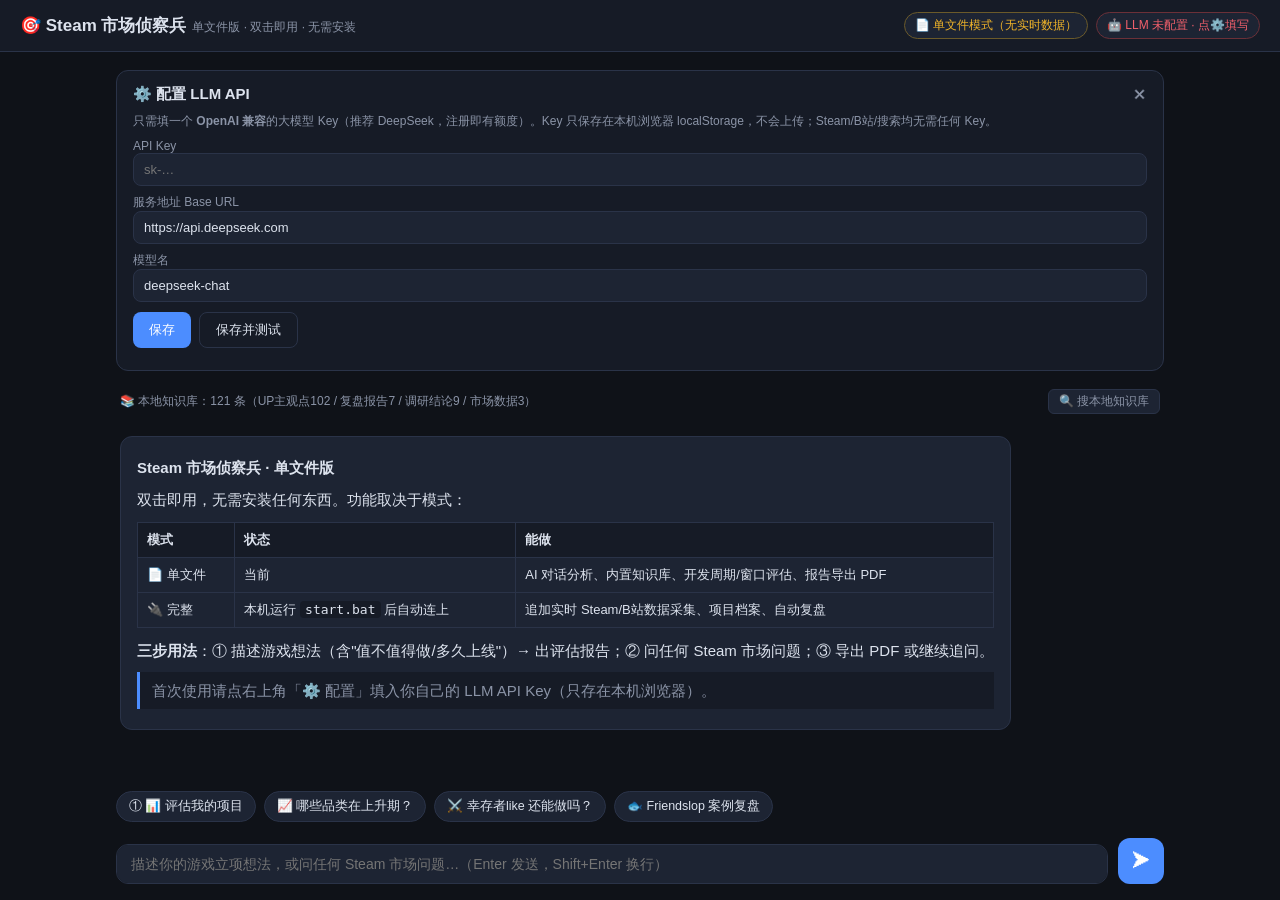
==== commit 6e864337: "fix(data-provider): 核实数据源可用性——移除 Steambase/VG Insights，修正 Gamalytic 接口路径，补充 Key 获取说明" ====
--- a/steam_scout/index.html
+++ b/steam_scout/index.html
@@ -99,7 +99,7 @@
   </div>
 </main>
 <div id="toast"></div>
-<script>window.SEED_KB = [{"content":"【2天卖100万的钓鱼游戏｜Friendslop怎么火、怎么凉、小团队怎么抄】两个瑞典人做的钓鱼游戏《How to Fish》（国区名《渔力全开》），8月20日上Steam，8月22日官宣100万份，同时在线峰值37.4万，好评率94%。\n\n上期《超级变色龙》是零宣发裸发，这期正好相反：立项就每周发短视频、攒Discord、路演找到Landfall（PEAK开发商）投资、4.95美元+4人开黑。\n\n本期五个部分：\n01 它是个啥：把「等鱼上钩」变成物理闹剧\n02 数据怎么看：五层框架，实时在线/销量/直播/破圈/社区\n03 玩家评价：94%好评，技术问题在哪\n04 怎么火的：四个阶","category":"UP主观点","tags":"立项方法论","url":"https://www.bilibili.com/video/BV1X14C6yENE"},{"content":"【单人主创带队、零宣发，16 天狂卖 1000 万份！超级变色龙爆火逻辑拆解】大家好，这期游戏介绍：单人主创带队、零广告投放的派对新游《超级变色龙》！\n上线 16 天销量突破 1000 万份，Steam 峰值 34 万人同时在线，Twitch 千万小时观看、全球主播自发开播。 \n独创涂色拟态躲猫猫玩法，随便玩都能产出爆款短视频切片。\n但火爆背后口碑两极，82.5% 特别好评，国服却大量吐槽服务器、外挂问题。 \n本期完整拆解它的爆火路径、直播裂变逻辑，以及所有独立开发者可以吸取的经验。","category":"UP主观点","tags":"立项方法论","url":"https://www.bilibili.com/video/BV1Jq7H6uEGq"},{"content":"【1 个人、20 天、8000 块宣发、净赚9w：最适合独立游戏开发者研究的案例！《玩具店大整理》怎么做到首周 5000 份+】这期拆一个对个人开发者真正有参考价值的案例：《玩具店大整理》，开发者Shiftmoon一个人、20天开发、8000块宣发预算，8月7日上线Steam首日卖出1832份，五天总销量破5000份，净营收约10万人民币。\n\n和之前拆的Schedule One、PEAK、超级变色龙不同，这期通过完整后台数据——Steam后台、X广告后台、YouTube推广后台、小黑盒执行明细、主播建联记录，每一个动作都能照着做。\n\n我是GABY学姐，想做独立游戏的可以评论区或私信一起聊，社群和资料包都有。","category":"UP主观点","tags":"立项方法论","url":"https://www.bilibili.com/video/BV11vbC6uEVh"},{"content":"【从2万愿望单到450万销量，《PEAK》颠覆认知：揭秘让玩家疯狂买单的“观看式”游戏设计！】一款上线前几乎无人知晓的“组队爬山”游戏，怎么就突然卖了450万份，在线人数干到17万？\n\n今天的游戏市场，一个残酷的问题摆在所有开发者面前：“看起来好玩”和“真的好玩”，哪个才是引爆销量的关键？\n\n本期视频，我们就以《PEAK》为例子，从它“为观众而生”的滑稽物理引擎、趣味失败循环和近距离语音，深度解剖这款“主播友好型”游戏的设计内核。\n串联《幻兽帕鲁》和《Schedule 1》的现象级成功，试图总结出一套面向内容传播的游戏设计方法。\n\n如果你是独立游戏开发者，或者只是单纯好奇这些爆款游戏背后的流量密码","category":"UP主观点","tags":"立项方法论","url":"https://www.bilibili.com/video/BV1EKeHztEXV"},{"content":"【2026 年了，一个人做独立游戏到底还靠不靠谱？】起因是我那个独游群里最近很热闹，从\"用 Unity 还是 Godot\"到“独立游戏商业化”。 \n这期我用数据 + 案例把这件事讲清楚，包括： \n· 2025 Steam 新游 2% vs 98% 的极端分化\n · 独游圈的\"呼吸线 5 万份 / 斩杀线 500 份\"到底是什么 \n· 单人 9.56 亿的 Schedule I 是怎么做出来的（附 Tyler 完整运营时间线）\n · R.E.P.O. / PEAK / 卡带小子 / 苏丹的游戏多案例拆解\n · 首作幸存者偏差\n · 为什么第一款游戏大概率不会","category":"UP主观点","tags":"立项方法论","url":"https://www.bilibili.com/video/BV1ZMoFBKE11"},{"content":"【独立游戏上架Steam全流程：注册开发者+商店页，$100、四张表、三道审核】1、注册开发者 8 步（材料清单 → AppID）\n2、税务 W-8BEN：不勾协定扣 30%，勾了降到 10%\n3、注册段六个坑\n4、商店页 10 步：素材尺寸表（2024.8 起旧尺寸作废）\n5、胶囊红线 / 内容问卷与 AI 披露新口径\n6、过审 ≠ 上线：记得点\"发布为即将推出\"\n7、怎么算\"好\"：头两周破 150 / 四档基准\n8、 资料领取","category":"UP主观点","tags":"立项方法论","url":"https://www.bilibili.com/video/BV198GG6WENp"},{"content":"【每年近2万款新游戏,一半卖不到100份——你的独立游戏点子,到底值不值得做?】每年近两万款新游戏涌上 Steam,近一半卖不到 100 份,新游戏收入中位数只有 249 美元。在动手做一两年之前,怎么先判断你的点子到底值不值得做?\n这期我用发行的视角,拆了三个真正跑出来的小团队——Schedule 1、PEAK、Gamble With Your Friends,看它们立项到底押对了什么;再给你一套动手前就能自查的「立项五问」,加两个零成本的市场测试方法。\n\n时间轴: \n00:00 为什么大家都在纠结立项\n00:50 三个小团队的立项巧思(Schedule 1 / PEAK / GW","category":"UP主观点","tags":"立项方法论","url":"https://www.bilibili.com/video/BV1L6Ex62EeH"},{"content":"【AI时代，一个人做游戏还能赚到钱吗？我研究了Steam、小游戏和3条现实路径】AI时代，一个人做独立游戏、做小游戏，到底还有没有机会？\n 这期视频我结合 Steam、国内小游戏市场、AI 提效案例，聊清楚三个问题：\n 一是机会到底在哪；\n 二是 AI 真正改变了什么、又解决不了什么；\n 三是普通人如果想开始，最现实的三条路应该怎么选。","category":"UP主观点","tags":"立项方法论","url":"https://www.bilibili.com/video/BV1obwuz3EaR"},{"content":"【十年游戏人，我想说.......| 20份行业报告| 15位匿名访谈】你或许痴迷过《原神》的奇幻大陆，为《黑神话》的CG热血沸腾，甚至幻想过亲手打造下一个爆款游戏。但你是否知道，这个看似光鲜的行业背后，藏着怎样惊心动魄的生存法则？\n当全网热炒「游戏主程年薪百万」时，没人告诉你：某大厂项目组连续熬夜三个月，程序员突发心梗送医；当短视频吹嘘「AI画师工作效率翻5倍」时，不会提及头部公司正在批量清算35岁以上原画师。这，才是游戏行业未被美颜的真实面目。\n🎯 三大颠覆认知的行业真相\n🔍 你从未听过的圈内黑话\n💥 独家数据解读\n这不是贩卖焦虑，而是用20份行业报告、15位在职者匿名访","category":"UP主观点","tags":"立项方法论","url":"https://www.bilibili.com/video/BV1BEAGeFE3y"},{"content":"【9 个人，9 个月，首周 100 万套：凭这款\"赌博 + 友尽\"游戏首周净赚 4000 万】2026年5月1日，瑞典9人独立工作室 Tenstack 上线《Gamble With Your Friends》。 \n7 天，100 万套。\nSteam CCU 峰值 4.2 万，登顶全球 8 大主播榜单。\n xQc、Jerma985、ironmouse、alanzoka 集体被这款\"赌博 + 卖队友\"的游戏整破防。 \n\n 本期会用 8 分钟讲清楚： \n① 9 人小团队靠\"三件事\"做出爆款（选品 / 减法 / 定价）\n② 4 阶段传播链怎么从 5/1 烧到 5/12（主播自发 → 销量营销 → 二创裂变","category":"UP主观点","tags":"立项方法论","url":"https://www.bilibili.com/video/BV1SmGE6KEXv"},{"content":"【从EA失败到千万销量：《杀戮尖塔》究竟是如何打磨核心玩法的？】你的独立游戏，到底好不好玩？在投入所有心血之前，你是否也迫切想知道这个问题的答案？ \n\n本期视频，Gaby学姐将深入剖析现象级卡牌游戏《杀戮尖塔》(Slay the Spire) 的成功之路。\n这款游戏在初期营销几乎为零、首发两周仅卖出2200份的情况下，如何通过长达两年的“抢先体验”，最终逆袭斩获千万销量和97%的逆天好评？ \n\n本期内容完全基于其制作人在GDC的精彩分享，为你揭示《杀戮尖塔》打磨核心玩法的3大支柱：\n 🔥 1. 定性用户研究\n📊 2. 定量数据分析\n🧠 3. 核心团队的主观判断\n\n如果","category":"UP主观点","tags":"立项方法论","url":"https://www.bilibili.com/video/BV1rEY5zGEzk"},{"content":"【8 个法国人首周末卖 50 万套，《遥遥西土》是怎么火的？】《遥遥西土》上线 7 天 50 万销量、登顶 Steam 销量榜，8 个法国人怎么做到的？\n 今天不讲它好不好玩——讲一件比好不好玩更重要的事:它怎么火起来的。 \n\n5 个部分拆透: \n1️⃣ 这是个什么游戏？ \n2️⃣ 为啥上头？ \n3️⃣ 8 人团队怎么做出来的？ \n4️⃣ 怎么火起来的？(本期重点) \n5️⃣ 争议我怎么看？","category":"UP主观点","tags":"立项方法论","url":"https://www.bilibili.com/video/BV1GB5763ENz"},{"content":"【2个人，13个月，10万愿望单,首日卖了2.4万份|《放置之路》主创亲述】《放置之路》,2个人花13个月,不追热点,深耕一条没人抢的空缺赛道,零宣发攒下10.4万愿望单,首日卖出2.4万份。\n\n> 本期和主创聊6件事:\n> （1）先看结果:一年时间做出了什么\n> （2）立项:怎么找到\"有需求、没好产品\"的空缺(选品四步法)\n> （3）10万愿望单是怎么攒起来的:三个台阶,一条反常识\n> （4） 一组反常的Demo数据:85%启动率说明了什么\n> （5） 首发爆量之后:当核心向游戏遇到大众玩家\n> （6） 性价比排序:哪些可以直接抄作业","category":"UP主观点","tags":"立项方法论","url":"https://www.bilibili.com/video/BV1wX8y66EhR"},{"content":"【2026游戏公司最缺什么人？AI时代最吃香的4类岗位】2026年，游戏行业还值得进吗？\n一边是全球游戏行业持续裁员，部分传统岗位被AI快速替代；另一边，AI相关岗位却在高速增长，懂游戏又懂AI的复合型人才正在被市场争抢。\n这期视频我会讲清楚4件事：\n哪些游戏岗位正在缩减\n哪些新岗位正在崛起\n什么能力是AI暂时替代不了的\n现在准备入行游戏行业，应该怎么做\n适合观看人群：\n 游戏专业学生、校招生、转行者、游戏策划/美术/程序从业者、关注AI与游戏行业变化的人。","category":"UP主观点","tags":"立项方法论","url":"https://www.bilibili.com/video/BV1YJNMzgETN"},{"content":"【如何快速了解一个行业？| 行业分析框架与数据获取技巧】在这个视频中，我将带你了解如何快速有效地掌握一个行业的核心要素。作为一名战略管理硕士并在大厂工作十多年，我积累了丰富的行业分析经验，今天将分享一些常用的行业分析框架和数据获取方法。\n视频分为三大部分：\n行业分析框架：如何通过PESTEL分析、行业生命周期、价值链分析等工具，全面了解一个行业的外部环境、竞争格局和关键参与者。\n行业分析数据：市场规模、增长趋势、竞争者数据、消费者行为等数据的类型和重要性。你将了解如何通过这些数据评估行业潜力。\n如何获取行业数据：从政府统计、行业报告到数据平台，我将推荐一些可靠","category":"UP主观点","tags":"立项方法论","url":"https://www.bilibili.com/video/BV1JPqpYFEmv"},{"content":"【游戏行业还能入吗？行业发展 | 薪资 | 职业发展 The Future of the Gaming Industry: Industry & Career G】2024年，全球游戏市场的规模预计将达到2000亿美元，而国内市场的竞争日趋激烈。今天，我们将从三个关键维度分析游戏行业的现状和未来：\n\n1、行业发展：我们将深入探讨游戏市场的年增长率、用户增长、收入变化，以及移动游戏和电竞行业的未来趋势。\n2、头部公司发展：腾讯、网易、拳头等巨头在市场中的地位、竞争格局及他们如何应对行业创新压力。\n3、从业者发展：薪资水平、职业发展空间以及如何在行业中保持竞争力，特别是对于年轻从业者而言。\n如果你正在考虑进入游戏行业，或者已经在行业内工作，这个视频将帮助你了解行业的真实","category":"UP主观点","tags":"立项方法论","url":"https://www.bilibili.com/video/BV1RKkbYSEmH"},{"content":"【2025年最强独立游戏〈Schedule One〉深度分析：市场表现、核心玩法、爆火原因、行业启示及独立游戏制作与发行思考 | 独立游戏发行洞察第①期】2025年，一款名为《Schedule One》的独立游戏横空出世，由单人开发者TVGS打造，却在Steam上创下销量登顶、45万玩家同时在线、预估营收2亿美金、98%压倒性好评的惊人纪录！这款游戏究竟有何魔力？\n本期视频将为您提供一份关于《Schedule One》的终极深度分析报告，从五个核心层面，全面拆解它的成功密码：\n市场表现：透过翔实的数据，看懂它惊人的商业爆发力。\n核心玩法：剖析其“模拟经营+动作冒险+黑色幽默”的成瘾性循环，以及超过千万种组合的“混合系统”如何让玩家欲罢不能。\n发行策略：堪称","category":"UP主观点","tags":"立项方法论","url":"https://www.bilibili.com/video/BV1v5uczNEdC"},{"content":"【一年 2 万款新游上 Steam，近一半评测不到 10 条：你的游戏如何被看到？Steam宣发全流程】2025 年 Steam 一年上架 21,299 款新游戏，今年到 9 月中旬已经 18,875 款，平均每天 70 多款。\n这么多游戏，独立游戏凭什么被玩家看到？又怎么把关注变成购买？\n\n这期不拆单个案例，把前两期《玩具店大整理》（1 人、20 天、首周 5000 份）和《放置之路》（2 人、0 元宣发、首 24 小时 2.4 万份）的真实后台放在一起，再对照 Valve 官方对曝光机制的说明，从立项到发售完整捋一遍：\n\n一、先理解 Steam：不卖推荐位，算法 + 人工精选，哪些指标其实不影响曝光\n二","category":"UP主观点","tags":"立项方法论","url":"https://www.bilibili.com/video/BV1JAeb6YEAV"},{"content":"【《明末》羽翼的陨落：首日“差评如潮”！口碑为何崩盘？| 明末 VS 黑悟空，什么才是口碑运营？】2025年7月24日，被誉为“村里第二个大学生”的国风魂类游戏《明末：渊虚之羽》在万众瞩目中登场。首小时在线人数破12万，预售额过亿，IGN打出8分高分，一切似乎都在预示着又一个国产游戏的辉煌。\n然而，风向在24小时内惊天逆转。Steam好评率断崖式暴跌，从“下一个黑神话”沦为“首个退学大学生”的辛辣调侃。这背后，究竟发生了什么？\n\n本期视频将深度剖析《明末》从万丈高楼到口碑崩塌的全过程。我们将探讨：\n① 期望的重负： 《明末》如何在《黑神话》的东风下，被推上神坛？\n② 发行的溃败： 发行商505 Gam","category":"UP主观点","tags":"立项方法论","url":"https://www.bilibili.com/video/BV1nhbNzBEVx"},{"content":"【一个游戏点子，值得你花一年去做吗？独立游戏立项的5个判断｜拆解《Bills Must Be Paid》】你手上有一个想做的游戏，玩法想好了，竞品也看过了，说不定原型都有了。下一步就是把一年时间投进去。投入之前，怎么知道值不值得？\n\n这期用一个真实案例把立项走一遍：《Bills Must Be Paid》，两个人做了七个月，砸存钱罐还账单，72 小时卖出 10 万份，20 天 33 万份。\n\n五个判断，每个都给出方法和数据：\n 第一判断 谁会买\n第二判断 为什么选你\n第三判断 你做得完吗\n第四判断 用什么证明\n第五判断 什么结果会让你改变决定\n\n\n数据来源：SteamDB、Steam 评测接口、How To ","category":"UP主观点","tags":"立项方法论","url":"https://www.bilibili.com/video/BV1RZa86oE7p"},{"content":"【2026 年 Steam 玩家在玩什么？2000 款高在线游戏拆解，小团队立项指南】这期把视角放大：2026 年 1—8 月，Steam 上 2000 款高同时在线峰值的游戏，逐款整理了品类、首发时间、四年同期在线和代表案例，看看能给独立开发者提供什么立项线索。\n\n 五个部分：\n 01 玩家在玩什么——品类权重、前十名单、峰值和持续活跃为什么要分开看\n02 老产品哪些在增长\n03 新品从哪里突围\n04 小团队优先验证什么——三个方向各自的条件与成本，三类需要额外证据的项目\n05 立项前怎么验证\n\n口径说明：PCU 是观察期内的最高同时在线，看爆发高度；持续活跃用同期月均；销量与收入需另查","category":"UP主观点","tags":"立项方法论","url":"https://www.bilibili.com/video/BV1yqYi6bEKK"},{"content":"【steam第③期：【用户心理】为什么你的游戏没人买？从“看到”到“付费”：Steam用户购买决策全拆解】本期【Steam发行指南 03】，我们钻进玩家的大脑，用硬核数据和行为心理学，拆解Steam用户的购买决策全链路：\n本期高能干货：\n 📌 打破刻板印象：Steam不再是英语的天下，简体中文用户已占据30%半壁江山！ \n📌 残酷的用户画像：80%是大学生？还是抓取那37%的“多金社畜”？你的游戏一开始就得选边站。 \n📌 类型锚定（Genre Anchoring）：为什么“创新”有时候是毒药？玩家其实是在找“熟悉的惊喜”。 \n📌 微观战场：胶囊图的生死权、鼠标悬停的秘密、以及截图排序的黄金法则。","category":"UP主观点","tags":"立项方法论","url":"https://www.bilibili.com/video/BV1NcSiBAEuf"},{"content":"【独立游戏Steam愿望单全攻略：愿望单从0到1万怎么攒？Steam发售前最重要的一件事】2025年Steam上线了20282款新游戏，最后拿到1000+评测的只有608款，成功率3%。而在发售之前，最能提前预判你在哪一边的信号，就是愿望单。\n这期讨论\"愿望单如何从0攒起来\"：\n▸ 愿望单为什么值钱？\n ▸ 攒到多少算及格？\n ▸ 从0到1000怎么做？\n ▸ 从1000到1万怎么做？\n ▸ 哪些是瞎忙，为什么基本没用？\n数据来源：Chris Zukowski年度统计、GameDiscoverCo 2024–2025转化报告、VGI愿望单报告，案例含《Tiny Glade》《Word Play","category":"UP主观点","tags":"立项方法论","url":"https://www.bilibili.com/video/BV1huKP65E3G"},{"content":"【TapTap独立游戏发行终极指南：零分成+4400万MAU，如何复制《元气骑士》神话？】[🔍 报告完整文档库] https://developer.taptap.cn/docs/community/stages/  \n\n■ 本期深度解构：  \n✅ TapTap核心机制：为什么“零分成+不联运”让中小团队收入翻倍？（2024年平台营收13亿数据验证）  \n✅ 生死线预警：中国大陆版号/软著/ICP备案避坑指南\n✅ 爆款案例拆解：《元气骑士》如何用TapTap社区实现200万预约+5年长线运营？  \n✅ 开发者亲测：从账号认证→游戏上架→首页推荐的全流程SOP（含素材审核雷区清单）  \n\n■ 关","category":"UP主观点","tags":"立项方法论","url":"https://www.bilibili.com/video/BV1CZ76z2Edg"},{"content":"【万字拆解《逃离鸭科夫》：200万销量与30万在线，5人团队如何引爆全球？】《逃离鸭科夫》(Escape from Duckov) 无疑是2025年最大的惊喜。发售首周销量破100万，峰值在线超30万，Steam好评如潮 (96%+)——它刷新了国产独立游戏的记录。\n但它为什么能火？是因为“鸭子”的Meme梗，还是B站的强力推广？\n本期视频，我们将从商业数据、营销策略、游戏设计和开发历程四个角度，深度拆解这款现象级爆款。\n我们将探讨：\n为什么砍掉PVP，改成PVE，是它最天才的设计？\nB站作为发行商，如何利用“三位一体”的优势引爆流量？\n仅5人的Team Soda（碳酸小队）是如","category":"UP主观点","tags":"立项方法论","url":"https://www.bilibili.com/video/BV1VnyZBcEiE"},{"content":"【4228 款挤一周，中位数只有 806 个愿望单：Steam 新品节，独立游戏开发者可以怎么做?】这一届 Steam 新品节,4228 款 demo 挤在同一周,三年翻了近 5 倍。但真实数据来看:一个普通游戏一周净增愿望单的中位数只有 806 个,三分之二的项目都挤在最低两档。\n这期我用一手数据 + 这届真实榜单,把三件事:\n ① 新品节到底多重要、今年又有多难;\n ② 什么样才算\"做得好\"——四档标准,以及那个相关性高达 0.825 的预测指标;\n ③ 具体该怎么做——算法到底在看什么、四个必须要做的事情、一条能照着做的时间轴,还有几条规则红线。","category":"UP主观点","tags":"立项方法论","url":"https://www.bilibili.com/video/BV13ijt6gEue"},{"content":"【🔥【独立游戏发行必看】Steam 发行全攻略！附发行流程/愿望单  / 持续运营干货】本期视频深度解析Steam 独立游戏发行全流程，从平台底层逻辑到实战运营策略，手把手教你突破流量红海！\n\n核心内容速览：\n1、Steam 平台深度洞察（2025 最新数据）\n1.7 亿月活、4027 万同时在线用户，新游戏年增 33%，竞争激烈下如何让玩家 “看见你”？\n用户决策密码：评分、愿望单、KOL 推荐、促销折扣的底层影响机制。\n热门品类揭秘：恐怖 / 模拟 / 叙事游戏为何更容易突围？中美 7500 万 + 用户市场如何精准触达？\n\n2、从 0 到 1 发行实战指南\n上架准备：Steamwork","category":"UP主观点","tags":"立项方法论","url":"https://www.bilibili.com/video/BV1Fb5czWEmK"},{"content":"【独立游戏团队怎么做推广？买量、KOL、平台资源，哪条最适合小团队？】很多独立游戏团队做推广时，第一反应就是买量\n但问题是：现在 Google、Meta、TikTok、AppLovin、Unity 的获客成本越来越高，2 万块预算可能根本跑不出有效模型。\n这期视频，我会用 6 分钟讲清楚：\n1、游戏推广到底有哪几条路\n2、独立团队为什么不能只靠买量\n3、内容种草和平台官方资源该怎么用\n4、Google Play Games Level Up 是什么\n5、Level Up 对独立团队为什么值得关注\n6、还有哪些免费资源可以顺手用起来\n适合独立游戏开发者、小团队发行、出海游戏项","category":"UP主观点","tags":"立项方法论","url":"https://www.bilibili.com/video/BV1SDLz6vErw"},{"content":"【steam第②期：【算法黑盒】你的游戏为什么没人看？Steam流量底层逻辑全复盘】Part 1 核心逻辑： 为什么Steam没有任何付费推广渠道？\nPart 2 输入参数： 算法眼里的核心指标（销量 vs 标签）\nPart 3 流量池： 探索队列与“更多类似产品”是如何工作的？\nPart 4 官方辟谣： 愿望单、好评率与本地化的真实权重。","category":"UP主观点","tags":"立项方法论","url":"https://www.bilibili.com/video/BV1QMUMBfEPZ"},{"content":"【扒了 3556 条大厂 JD，我整理了一份《2026 游戏行业劝退/劝进指南》】2026 年，游戏行业到底缺不缺人？ 为\n爬取并人肉分析了腾讯 IEG、网易游戏、米哈游三家头部大厂共计 3556 条官方招聘需求（JD）。\n看四个维度的问题：\n岗位结构表：大厂把钱到底投在了哪里？\n入行劝退/劝进表：程序/美术/策划/运营，你的能力在大厂眼里属于哪一档？\n城市策略表：广州、深圳、上海、杭州，选哪座城决定了你的天花板。\n90天行动清单：如何用三个月把自己伪装成“能交付”的人。","category":"UP主观点","tags":"立项方法论","url":"https://www.bilibili.com/video/BV1Nh64BEEMc"},{"content":"【steam第④期 | 【发售前筹备】Steam愿望单=销量？从商店页优化→新品节爆发的《预热手册》】本期视频是《独立游戏发行实战》系列的第4期，直接拆解发售前预热的核心事项。从长达两年的Roadmap规划，到Steam商店页的“黄金1.5秒”，再到如何利用新品节（Next Fest）实现流量爆发。\n📅 24个月的生命线：从播种期到收割期，每个阶段必须做对哪些事？\n📈 愿望单的数学题：首周转化率与首年销量的法则。\n🛍️ 商店页优化：如何利用“黄金1.5秒”抓住玩家眼球？标签策略如何影响算法推荐？\n🔥 流量实战：B站/抖音的种草逻辑 vs Steam新品节的Demo策略。","category":"UP主观点","tags":"立项方法论","url":"https://www.bilibili.com/video/BV1m7mwBvEUP"},{"content":"【20万字知识库硬核拆解！独立游戏全平台宣发Skills清单：竞品分析/发行节奏/Steam执行/短视频/KOL（附Schedule 1实操】Hello大家好，我是Gaby学姐！👋\n很多开发者呕心沥血做出了好玩的游戏，却在\"怎么卖出去\"这一步踩了无数坑。这期视频，我把过去十年的游戏发行经验做了彻底提纯，整理成一套可以直接落地的「独立游戏发行Skills清单」，覆盖从立项到长尾运营的完整宣发链路。\n无论你是刚入行的独立开发者，还是想系统补齐宣发短板的团队，这套体系都能帮你理清思路、少走弯路。","category":"UP主观点","tags":"立项方法论","url":"https://www.bilibili.com/video/BV11pSUBvE7B"},{"content":"【独立游戏发行｜要做对的4件事（上）：数据化市场洞察×用户获取引入】■ 本期解决开发者核心痛点：  \n✅ 市场扫描雷区：如何用PESTEL+SWOT双模型避开“伪蓝海”？\n✅竞品穿透术：构建四维分析矩阵（产品/运营/数据/用户），拆解差异化定位  \n✅ 玩家需求陷阱：3步验证核心需求真伪  \n✅ USP黄金公式 \n✅ 研发生死协同\n✅ 用户增长爆破术（预注册技巧×高转化素材×内容营销）\n\n■ 关键方法论工具：  \n▸ 用户画像动态迭代模型（从假设→验证→迭代）  \n▸ 竞品数据追踪清单（Sensor Tower/点点数据实操）  \n▸ USP价值主张画布    \n\n[🔍 ","category":"UP主观点","tags":"立项方法论","url":"https://www.bilibili.com/video/BV1MhMbzPEDX"},{"content":"【游戏运营新人必看： 职能全解析 | 稀缺的2类人才 | 4个基本认知 | Game Operations：What Do Publishers do?】本期视频深度解析游戏运营的核心职能与发行策略！\n1、游戏运营的“八爪鱼”职能：从发行制作人统筹全局，到数据分析、商业化设计、社区管理，拆解每个岗位如何联动影响游戏成败。\n2、《燕云十六声》发行策略全复盘：\n（1）从“中国首款3A武侠”到“国风开放世界RPG”的定位调整。\n（2）如何通过实机PV、国风元素、武术动作设计精准传递卖点？\n（3）数据揭秘：定位调整后的百度指数飙升200%，玩家口碑逆转！\n3、市场上最稀缺的运营人才\n4、必备四大基础认知：精准用户定位、产品差异化传递、商业化与留存平衡、持续迭代的“","category":"UP主观点","tags":"立项方法论","url":"https://www.bilibili.com/video/BV1fENSerEQQ"},{"content":"【扒了Steam Top 100数据：2025年，谁在亏本赚吆喝？谁在闷声发大财？玩家的真实品类偏好】2025年，Steam同时在线人数突破4120万，日均56款新游上架。 我花时间扒了2025年Steam Top 100的后台数据，清洗了上万条评论，横跨2023-2025三年维度，只为搞清楚一件事情： 到底是谁在亏本赚吆喝？又是谁，在没人注意的角落闷声发大财？","category":"UP主观点","tags":"立项方法论","url":"https://www.bilibili.com/video/BV1eFvYBNEGm"},{"content":"【当我们聊全球游戏发行，应该了解什么？】从底层逻辑拆解全球发行的核心框架，涵盖三大核心步骤：市场基础适配性分析、目标用户精准定位、本地化发行策略制定。\n结合 2025 年最新数据，深度解析全球 1877 亿美元市场规模下的区域差异（如美国 400 亿 + 收入市场、东南亚 4 亿 + 用户红利）、品类趋势（轻度休闲化加剧）及实战案例（Pokemon 卡牌全球破亿收入策略、Steam 中美用户决策差异）。\n无论是主机、PC 还是移动端，从市场规模到用户画像，从宣发渠道到本地化技巧，一站式掌握全球发行的底层逻辑与前沿玩法，助力产品精准触达目标市场，","category":"UP主观点","tags":"立项方法论","url":"https://www.bilibili.com/video/BV1CuLczFEbD"},{"content":"【9 月 TOP 独立游戏观察 &10 月新作前瞻｜三只猴子卖了 100 万，裁缝店收获 97.8% 好评】这期聊 9 月 Steam 上卖得最好的独立游戏，再看看 10 月有哪些新作值得等。\n\n9 月：三只猴子拆炸弹的《BOMBANANA!》前 10 天卖了 100 万份，做衣服的《Dressmaker》拿到 97.8% 好评，还有 Dimraeth、地城拓荒、Welcome to Elderfield、Wanderburg。\n10 月：越过山丘、Deep Dish Dungeon、Emberville、我们曾到此：明日遗踪、银松镇、Permafrost，发售日期和 Demo 评价都在视频里。","category":"UP主观点","tags":"立项方法论","url":"https://www.bilibili.com/video/BV1PCan6jEuY"},{"content":"【Steam 新品节 Demo 上传全流程：3 个日期、3 步实操、5 周宣发】10 月 Steam 新品节 10 月 19 号开幕，但真正的 deadline 是 9 月 14 号。这期讲已经报上名的人，怎么在剩下几天把 Demo 传上去、传对，以及传完之后五周每周干什么。\n\n先看数据：今年 6 月新品节有 4382 个 Demo 参展，比去年多 66%，三年翻了五倍；2 月那届中位数游戏一周只拿到 200 个愿望单，前 10% 约 3000，前 1% 三万起步。窗口越来越大，也越来越挤。\n\n本期内容：\n01  三个日期：9.14 媒体预览线、9.28 最后期限、10.19 开幕\n","category":"UP主观点","tags":"立项方法论","url":"https://www.bilibili.com/video/BV13wtm6sEiE"},{"content":"【0成本DIY独立游戏营销，如何获取大量愿望单？| 独立游戏发行 | 独立游戏开发者发行攻略】你是否也曾经：游戏上架Steam，发了几条推，然后就……没有然后了？😭\n这支视频就是为你准备的——\n从定位受众到撰写游戏核心信息，从搭建粉丝社群到每日一小时营销计划，\n我们用一张脑图，拆解游戏发售前后的全周期推广策略。\n适合所有独立游戏开发者、小型团队，或是刚起步的内容创作者。✨\n📌 本视频内容涵盖：\n✅ 如何精准定义你的游戏受众\n✅ 游戏核心信息的撰写模板\n✅ 粉丝社群搭建与维护原则\n✅ 每日一小时营销任务表\n✅ 发售后的持续推广与问题排查🎮","category":"UP主观点","tags":"立项方法论","url":"https://www.bilibili.com/video/BV1xkswzfEAU"},{"content":"【steam第①期：【宏观市场】4100万在线 vs 每天“阵亡”56款：Steam 2025残酷“大逃杀” | 独立游戏 Ep.1】2025年的Steam：4120万玩家同时在线，110亿美金的巨大市场...\n另一面，是每天56款新游戏上架，和不到5000美金的收入中位数。\n本期我将为你拆解Steam 2025年的宏观数据，揭示“希望”与“绝望”并存的真相。\n在这个视频里，你将知道：\nPCU、MAU、总收入的爆炸性增长，对我们开发者到底意味着什么？\n为什么说“新游戏的增长速度，已经远远超过了玩家的增长速度”？\n为什么“做个好游戏”在今天，仅仅是拿到了“参赛门票”？\n下期预告：【Steam的“算法”黑盒】—— 平台规则大揭秘，你的游戏到","category":"UP主观点","tags":"立项方法论","url":"https://www.bilibili.com/video/BV1AHCDBWE6p"},{"content":"【到底怎么才能进游戏行业？| 万字长文| 10年从业人员手把手教学】10年游戏人实操经验~\n附书籍、课程、垂媒社区推荐，小游戏大赛/game jam/UGC参赛建议，健康管理建议等。","category":"UP主观点","tags":"立项方法论","url":"https://www.bilibili.com/video/BV1XvZBY1EA7"},{"content":"【一个人做了1年的物理破坏沙盒，终于发预告了！BonkLab-第一人称体素物理破坏沙盒】这是我一个人独立开发了一年的游戏——《BonkLab》。\n它是一款第一人称体素物理破坏沙盒：\n你可以射击、点燃、爆破、碾压实验体，也可以利用油桶、载具和各种物理道具，制造一场不断扩大的连锁灾难。\n游戏中的实验体可以被逐块破坏，火焰会自行蔓延，大量布娃娃能够同时碰撞、燃烧和飞向空中。\n这是《BonkLab》的第一支正式预告片。游戏目前已经上线 Steam 商店页，感兴趣的话欢迎加入愿望单，也非常想听听大家对游戏的建议。\n\nSteam 商店页搜索【BonkLab】添加愿望单\n\n你负责开火，物理负责失控。","category":"UP主观点","tags":"立项方法论","url":"https://www.bilibili.com/video/BV1AMux6KE4o"},{"content":"【从夯到拉？ 2025 小团队独立游戏 年度盘点！！从丝之歌到香蕉神教，46万在线的背后是玩法的胜利还是概念的狂欢？】2025年，Steam 独立游戏的天花板被彻底掀翻了。 从 2023 年的《致命公司》24万在线，到 2025 年《空洞骑士：丝之歌》与《Schedule I》双双突破 45万大关，小团队不再只是 T2/T3 梯队的黑马，而是直接杀入 Top 10 与 3A 大作贴身肉搏。\n本期视频，我们将深度复盘 2025 年 Steam 独立游戏市场的“两极分化”与“概念为王”现象。我们以 Peak CCU（在线峰值）为硬指标，将今年的爆款分为 T0、T1、T2 三个梯队进行拆解。","category":"UP主观点","tags":"立项方法论","url":"https://www.bilibili.com/video/BV1sNiYBRE1s"},{"content":"【STEAM第5期【KOL引爆】：没钱买量，如何撬动主播和UP主帮你带货？】《Lethal Company》营销预算为0，却靠主播卖出千万份；《Balatro》靠打击感让头部主播尖叫。 \n📧 本期内容：\n为什么你的游戏没人播？（除了不好玩，可能是你找错了人）\n告别石沉大海：让主播无法拒绝的“3秒邮件”模板。\n产品设计：如何像《Balatro》一样把“梗”写进代码里？\n实战工具：去哪里挖出那些忠诚度极高的中腰部主播？","category":"UP主观点","tags":"立项方法论","url":"https://www.bilibili.com/video/BV14ZmeBtE4Q"},{"content":"【游戏行业入行指南 | 行业现状 | 产业链分析| 职业角色 | 怎么入行🎮】👋 大家好，今天我们聊一聊：游戏行业入行指南。\n游戏行业，到底有多赚钱？2024年全球市场规模将超过2000亿美元。你是不是觉得入行就能拿高薪、做热门游戏？以前网上提到的100个月的年终奖是不是真的？\n你可能听说过“游戏研发”“游戏发行”这些概念，但整个游戏产业链是怎么运转的？你如果想加入游戏行业，你应该怎么找到自己的定位？\n我在游戏行业从业10年，负责过10款+游戏的发行与推广，今天带你看懂整个游戏产业链！\n🎯 核心问题：\n产业链：游戏从创意到用户的完整路径是什么？\n职位角色：行业里的各个角色具体做什么","category":"UP主观点","tags":"立项方法论","url":"https://www.bilibili.com/video/BV1yfqZYuERv"},{"content":"【游戏设计入门（1）：从创意到原型，如何打造一款成功的游戏？】在这期视频中，我们将深入探讨游戏设计的核心要素。\n从游戏的定义、分类，到如何创造游戏中的“乐趣”，再到设计一个令人上瘾的游戏体验，我们将逐一解析。\n如何通过明确的游戏规则、适度的挑战与奖励机制、以及丰富的玩家选择，来打造一个让玩家沉浸其中的世界。\n\n视频中还会详细讲解游戏创意的来源，包括如何从其他游戏、电影、历史、甚至自然界中汲取灵感。此外，我们还会讨论游戏创意如何在团队合作和头脑风暴中得到完善，以及如何通过原型开发来快速验证一个创意是否可行。\n\n最后，我们将分享如何将这些创意转化为实际的游戏原型，以确保","category":"UP主观点","tags":"立项方法论","url":"https://www.bilibili.com/video/BV1Jh6dYhEAM"},{"content":"【8 个品类 2614 款新游数据，三步看清一个赛道 | 上线一周只有 123 个愿望单，是宣传没做好 OR 立项有问题？】用 8 个 Steam 品类、2614 款近两年新游戏的数据，拆成三步来回答：\n① 玩家在买新游戏，还是守着老游戏（最近一年评测里老游戏占多少）\n② 新品做出来的有多少、是谁（千评新品 ÷ 样本数，再看名单）\n③ 进场的新品是不是越来越多（近 3 个月月均 ÷ 前 12 个月月均）\n\n数据说明：2026-09-30 批次，统计 2024-09-30 之后首发、评测 ≥10 条的付费新品；「新品」为宽口径，评测份额不等于玩家数或销售额；千评只是观察门槛，不代表盈利。\n\n上两期：《一年 2 万款新游上 Ste","category":"UP主观点","tags":"立项方法论","url":"https://www.bilibili.com/video/BV1mSp56yEHV"},{"content":"【我做了一个 Web 原生体素编辑器｜VoxelBean MVP 上线！！欢迎体验】VoxelBean 首个 MVP 版本正式发布 🎉\n这是一个完全基于 Web 技术构建的体素编辑器，目标是打造新一代 Web 原生创作工具——从建模、编辑到导出游戏资产，全流程在浏览器中完成。\n本次版本已经完整实现核心功能，包括：\n🧱 核心能力\nWebGPU 架构 + 实时 PBR 渲染\n绘制 / 擦除 / 填充 / 取色 全套编辑工具\n256 色调色板 + 材质属性管理\n📦 导入与导出\n支持 VOX / OBJ / GLTF 2.0\nGreedy Mesh 网格优化\n可自定义导出参数（比例 / Pivo","category":"UP主观点","tags":"立项方法论","url":"https://www.bilibili.com/video/BV11WFUzcEPG"},{"content":"【Steam 新品节到底值不值得参加？2025 数据复盘 + 成功案例 + 2026 实战指南】本期视频用 2025 年三届 Steam 新品节的数据，拆解哪些游戏真正跑出来、哪些默默无闻，并重点分析《Half Sword》这个案例——它如何靠 Demo 设计、传播属性和节奏卡位，在新品节期间实现愿望单与关注度跃迁。\n你将看到：\n✔ Steam 新品节到底在推什么\n ✔ 2025 年新品节的三大现象\n ✔ 哪三类游戏最容易赢\n ✔ Half Sword 的 Demo 为什么天然适合传播\n ✔ 独立团队常见翻车点\n ✔ 新品节 SOP 作战流程\n ✔ Demo 与商店页优化 Checklist\n ✔ ","category":"UP主观点","tags":"立项方法论","url":"https://www.bilibili.com/video/BV1s4cFzZESp"},{"content":"【焦虑迷茫的时候看看...| 《斯坦福大学人生设计课》| 6大自测工具评论区领取】‼️领英数据显示中国超2亿职场人正在经历：\n→ 用跳槽解决本应重构的\"锚问题\"\n→ 在价值观冲突中持续内耗\n→ 误把娱乐缺失当工作能力问题\n\n斯坦福d.school研发的【人生设计仪表盘】已帮助全球370万用户：\n✅ 2周定位能量黑洞区域\n✅ 4周建立抗风险职业体系\n✅ 6个月实现工作满意度翻倍\n\n👇评论区获取：\n❶ 6大工具量表\n❷ 工作观/人生观冲突检测器\n❸ 心流时刻智能分析模块\n#职业规划 #自我提升 #人生设计","category":"UP主观点","tags":"立项方法论","url":"https://www.bilibili.com/video/BV1s2XZYGEFv"},{"content":"【独立游戏 发行 | 要做对的4件事情（下）：游戏生态构建与用户全周期运营指南】当游戏完成用户导入后，运营重心将转向深度留存、生态构建与价值转化。本指南系统化拆解游戏长线运营的核心支柱：\n1、用户粘性引擎\n分层留存策略：早期留存（D1-D7）聚焦核心玩法验证与目标激励，长期留存（D7+）依赖内容迭代、社交资产与经济系统平衡\n关键指标解读：D1（初体验质量）、D7（核心玩法认可）、D30（生态可持续性）\n同期群分析法精准评估策略有效性\n2、LiveOps 实时运营体系\n活动设计七原则：规律周期、节日联动、复用框架、数据驱动迭代\n版本更新三级节奏（大型资料片/中型版本/热修补丁）\n敏捷闭","category":"UP主观点","tags":"立项方法论","url":"https://www.bilibili.com/video/BV1uFgfz9ENG"},{"content":"【游戏设计入门（2）：游戏行业岗位介绍 | Full Game Design & Art Process: From Concept to Execution】在本视频中，我们详细讲解了游戏策划岗位的各个细分角色与职责，包括系统策划、关卡策划、数值策划、文案策划等核心工作。从《战神2018》中的实际案例出发，我们分析了每个策划岗位在设计过程中所扮演的关键角色及如何与其他团队协作，确保游戏体验的连贯性和深度。此外，我们还深入探讨了美术设计的环节，如何通过原画、3D建模、场景设计等手段将策划思路转化为游戏中的视觉效果，从而打造出震撼的游戏世界。\n\n通过实际案例和具体步骤，本视频为想了解游戏开发全过程的观众提供了清晰的指导，适合游戏爱好者、从业者及有志加入游戏行业的朋","category":"UP主观点","tags":"立项方法论","url":"https://www.bilibili.com/video/BV1HScaeXEHq"},{"content":"【4个精力管理+时间管理工具 | 每周工作60小时 | 每天健身1小时坚持10年 | 兼职UP|自我成长】真正的效率不是把自己变成机器人， 而是找到最省力的方式拿到结果。 \n试试这4个「偷懒却高效」的方法， \n你会发现：原来留出时间躺平， 才是持续高产出的终极秘密..","category":"UP主观点","tags":"立项方法论","url":"https://www.bilibili.com/video/BV1bUQxYoEWn"},{"content":"【《黑神话：悟空》，就是我的年度最佳游戏 | How Black Myth: Wukong Went from Failure to Triumph?】《黑神话：悟空》自2018年发布首支预告片以来，便吸引了全球玩家的关注。2024年，这款国产3A大作成功登顶TGA年度最佳动作游戏，并在短短半年内突破2000万销量，成为中国游戏行业的传奇之作。\n\n这段成功的背后，是冯骥和他的团队从2004年起，经历了无数的起伏与挑战。从早期的《斗战神》到“游戏科学”的成立，他们走过了从失败到成功的艰难路程。冯骥和他的团队坚定地走在自己选定的路上，凭借对游戏的热爱、对创作的执着和对时机的精准把握，最终创造出《黑神话：悟空》，让世界看到中国游戏的新高度。\n\n本视频将带你回顾","category":"UP主观点","tags":"立项方法论","url":"https://www.bilibili.com/video/BV1Ejc3eREm5"},{"content":"【市场复盘 2026-10-15 12:48:08】\nSteam 热销榜 Top5：使命召唤®：现代战争® 4、影之刃零、影之刃零、使命召唤®：现代战争® 4、Grand Theft Auto V 增强版；新品 10 款。\n- 热销: 使命召唤®：现代战争® 4\n- 热销: 影之刃零\n- 热销: 影之刃零\n- 热销: 使命召唤®：现代战争® 4\n- 热销: Grand Theft Auto V 增强版（-56%）","category":"复盘报告","tags":"市场复盘","url":""},{"content":"【市场复盘 2026-10-16 17:13:48】\nSteam 热销榜变动：1 款新进榜；新品榜 10 款；即将推出 10 款。\n- 热销: 使命召唤®：现代战争® 4\n- 热销: 影之刃零\n- 热销: EA SPORTS FC™ 27\n- 热销: 赛博朋克 2077（-70%）\n- 热销: Wallpaper Engine：壁纸引擎\n\nLLM 复盘要点：\n10月16日Steam热销榜仅1款新进，头部固化明显：COD MW4、FC27、赛博朋克2077（-70%）、Wallpaper Engine占据，说明3A年货、折扣老作与常青工具仍是流量黑洞；影之刃零入榜，是国产动作少见的热度信号。新品榜、即将推出各10款，供给密集，但热销新进仅1款，独立新品突围窗口很窄。\n\n对独立立项：避免正面撞车FPS/体育年货/开放世界；优先做低成本高辨识度、短循环强反馈、可长线运营或工具化产品。影之刃零验证了武侠/动作需求，但需控制规模，可转向类魂小品、横版动作或动作+肉鸽。赛博朋克大折说明玩家价格敏感，首发定价与折扣节奏要早规划。\n\n值得盯：国产武侠/动作、类幸存者/背包肉鸽、合作恐怖、模拟经营/自动化、低价个性化工具（壁纸/效率）。下一步重点看新品榜中哪些独立标签能转化为愿望单与首周热销。","category":"复盘报告","tags":"市场复盘","url":""},{"content":"【市场复盘 2026-10-16 17:27:28】\nSteam 热销榜变动：0 款新进榜；新品榜 10 款；即将推出 10 款。\n- 热销: 使命召唤®：现代战争® 4\n- 热销: 影之刃零\n- 热销: EA SPORTS FC™ 27\n- 热销: 赛博朋克 2077（-70%）\n- 热销: Wallpaper Engine：壁纸引擎\n\nLLM 复盘要点：\n本次热销榜0款新进，榜单高度固化：使命召唤、FC、影之刃零等大IP与高规格产品霸榜；赛博朋克2077靠-70%折扣回榜，Wallpaper Engine持续常驻。新品榜与即将推出各10款，供给不缺，但未转化为热销，说明曝光与转化门槛仍高。\n\n对独立游戏立项：避开3A年货与体育大作档期，首发硬冲热销不现实，应更重愿望单、Demo、社区运营与折扣长尾；差异化题材、低配置高复玩更易突围。\n\n值得盯：国产动作/武侠、模拟经营与Roguelike、工具/创意工坊型产品，以及承接折扣流量的中小体量RPG。Steam客服、蒸汽平台、Watt Toolkit等新闻露出，也提示中国渠道、网络工具与合规服务需求仍在。","category":"复盘报告","tags":"市场复盘","url":""},{"content":"【市场复盘 2026-10-19 14:21:16】\nSteam 热销榜变动：1 款新进榜；新品榜 10 款；即将推出 10 款。\n- 热销: 使命召唤®：现代战争® 4\n- 热销: 影之刃零\n- 热销: Wallpaper Engine：壁纸引擎（24h峰值 116313）\n- 热销: 赛博朋克 2077（-70%）\n- 热销: ForgeTax\n\nLLM 复盘要点：\n**10/19 Steam 复盘**\n\n**变化**：热销榜只有 1 款新进榜，结构没有变化：榜单头部由《使命召唤：现代战争 4》和《影之刃零》这类高预算、强宣发的动作产品占据；《赛博朋克 2077》以 -70% 的折扣长期留在榜单上，说明老牌 3A 正靠深度折扣占据中长尾需求；《Wallpaper Engine》24 小时峰值达到 116,313，再次印证“工具型、氛围型”产品具备近乎平台级的常驻粘性。新品榜和即将推出的产品各有 10 款，供给端并不少，但缺少能把现有榜单结构打乱的产品。新闻流中只有 Steam 官方页面类标题，没有有效信号，本期只依据榜单判断。\n\n**对独立立项的意义**：第一，价格空间正被两头挤压：头部 3A 以折扣价下探，常驻工具以极低单价抢占时长；独立产品若再挤进“中等体量动作”赛道，获客成本和制作成本会同时偏高。第二，榜单逻辑更看重“可演示的差异化”，高预算动作有画面优势，独立团队需要在机制、氛围或社交传播点上做到一眼可辨，而不该靠内容量取胜。第三，新品榜每周 10 款，曝光窗口短，立项时就该把 Demo、社区和发行节奏当作产品的一部分来设计。\n\n**值得盯的品类**：轻量工具与氛围类（桌面陪伴、挂机、生成器），因为长尾留存已被验证；中低成本的 Roguelite、模拟经营与“短局+可重复”的结构，因为符合折扣敏感期用户的决策习惯；带明确中国或东方美术标签的动作小体量作品，可借《影之刃零》抬升的关注度实现低成本导流，但要避开正面对比。","category":"复盘报告","tags":"市场复盘","url":""},{"content":"【市场复盘 2026-11-17 13:37:16】\nSteam 热销榜变动：4 款新进榜；新品榜 10 款；即将推出 10 款。\n- 热销: 影之刃零（24h峰值 279837）\n- 热销: 转运军团 - Slotbound（24h峰值 22526）（-10%）\n- 热销: 我带过的最差一届（-35%）\n- 热销: 天国：拯救2（-67%）\n- 热销: 深空当铺：可能是偷的\n\nLLM 复盘要点：\n**市场复盘要点（2026-11-17）**\n\n榜单呈“一头一尾”结构：影之刃零单款24h峰值近28万，几乎吸走全部注意力；虽有4款新进榜，腰部产品却明显缺乏承接。衰减端同样剧烈——天国：拯救2 -67%、我带过的最差一届 -35%。这意味着当前流量分配下，新品首周窗口极短，靠后续更新挽回的余地正在收窄。唯一逆势稳住的是 Slotbound（2.25万，仅-10%），说明“老虎机随机性+构筑成长”的混合配方即便被大作挤压，仍有独立生存位。\n\n对立项的含义有三点：主动错峰，避免与大作同日；把高辨识度机制放在题材之前，纯题材差异很难在榜上停留；首发即规划折扣与内容更新节奏，两周内拿不到二次曝光基本判死。\n\n值得关注的品类：赌博/老虎机机制+roguelike构筑；小店经营+叙事（深空当铺这类荒诞题材）；教师、职场等轻管理模拟。\n\n（新闻标题为平台常规引导页，无实质市场信号。）","category":"复盘报告","tags":"市场复盘","url":""},{"content":"【市场复盘 2026-11-20 17:18:39】\nSteam 热销榜变动：2 款新进榜；新品榜 10 款；即将推出 10 款。\n- 热销: 双人成行（24h峰值 11064）（-80%）\n- 热销: 影之刃零（24h峰值 223670）\n- 热销: EA SPORTS FC™ 27（-50%）\n- 热销: 我带过的最差一届（-35%）\n- 热销: 转运军团 - Slotbound（-10%）\n\nLLM 复盘要点：\n**市场复盘要点（2026-11-20）**\n\n**变化**：热销榜 2 款新进、10 款新品、10 款即将推出，供给端明显加密，但头部集中度反而上升——影之刃零 24h 峰值 223,670，是唯一量级碾压级产品；其余在榜产品全线负增长：双人成行 -80%、EA SPORTS FC 27 -50%、我带过的最差一届 -35%、Slotbound -10%。双人成行的 -80% 说明合作类老品的峰值完全由折扣和事件驱动，退潮极快；FC 27 腰斩印证年货体育的季节窗口已关闭。需注意本次抓取的“新闻”全是 Steam/蒸汽平台登录页与欢迎页，属无效噪音，不能当信号用。\n\n**对立项的意义**：第一，不要把首周峰值当作立项依据，峰值越陡衰减越狠，中小团队应把预算压在留存和更新节奏上。第二，避开 3A 与话题作的发行窗口，影之刃零这类作品会抽干同期注意力。第三，看衰减斜率而非绝对销量——Slotbound 仅 -10%，说明“老虎机+构筑/放置”这类低美术成本、高复玩性的混合玩法抗跌性最好。\n\n**值得盯的品类**：合作双人（需求仍在，只是缺新品接棒）、slot/roguelike 混合与放置养成、轻量派对社交。叙事向动作属高门槛赛道，不建议中小团队跟进。","category":"复盘报告","tags":"市场复盘","url":""},{"content":"2025年Steam月活1.7亿、同时在线4027万，新游戏年增33%；中美各7500万+用户，竞争加剧需精准触达。","category":"UP主观点","tags":"Steam平台数据,2025,用户规模,竞争态势","url":""},{"content":"Steam用户决策受评分、愿望单、KOL推荐、促销折扣影响；愿望单约19%转化率可用于预测销量。","category":"UP主观点","tags":"Steam愿望单,用户决策,销量预测,KOL","url":""},{"content":"Steam独立发行需Steamworks注册、100美元入场费、审核避坑、本地化/标签优化，并用Next Fest与Demo提升愿望单。","category":"UP主观点","tags":"Steam发行,Steamworks,NextFest,标签优化","url":""},{"content":"恐怖/模拟/叙事品类更易在Steam突围；《星露谷物语》《泰拉瑞亚》靠长期更新续命5年以上。","category":"UP主观点","tags":"Steam品类,长线运营,更新,DLC","url":""},{"content":"2025年《Schedule One》由单人TVGS开发，Steam销量登顶、45万同时在线、预估营收2亿美元、98%好评，Demo+EA关键。","category":"UP主观点","tags":"ScheduleOne,独立游戏,抢先体验,Demo策略","url":""},{"content":"《PEAK》上线前约2万愿望单，最终450万销量、17万同时在线；“为观众而生”设计利于主播传播。","category":"UP主观点","tags":"PEAK,观看式设计,主播传播,销量","url":""},{"content":"《明末》2025-07-24上线，首小时在线破12万、预售过亿、IGN 8分，但24小时内Steam差评崩盘；发行需管理预期。","category":"UP主观点","tags":"明末,口碑运营,发行失误,预期管理","url":""},{"content":"《杀戮尖塔》首发两周仅2200份，经两年EA达千万销量、97%好评；靠定性研究、定量数据和团队判断打磨。","category":"UP主观点","tags":"杀戮尖塔,EA,核心玩法,用户研究","url":""},{"content":"2025年Steam同时在线达4120万，市场约110亿美元；日均上架56款新游，收入中位数不足5000美元。","category":"UP主观点","tags":"Steam,宏观数据,2025","url":""},{"content":"《逃离鸭科夫》2025年销量200万、峰值在线超30万、首周破100万，好评96%+，团队仅5人。","category":"UP主观点","tags":"爆款案例,独立游戏,销量","url":""},{"content":"《逃离鸭科夫》砍PVP改PVE，B站发行以“三位一体”优势引爆流量，是成功关键。","category":"UP主观点","tags":"发行策略,PVE,B站","url":""},{"content":"2023《致命公司》24万在线；2025《丝之歌》《Schedule I》均破45万，小团队可进Steam Top10。","category":"UP主观点","tags":"独立游戏,在线峰值,趋势","url":""},{"content":"Steam简体中文用户约占30%，英语不再绝对主导；中文本地化对触达用户重要。","category":"UP主观点","tags":"用户画像,本地化,简体中文","url":""},{"content":"Steam无付费推广渠道，算法核心看销量与标签；探索队列、“更多类似产品”是主要流量池。","category":"UP主观点","tags":"Steam算法,流量逻辑,曝光","url":""},{"content":"发售前用24个月Roadmap规划；商店页需抓住“黄金1.5秒”；新品节Demo可引爆愿望单。","category":"UP主观点","tags":"发售筹备,愿望单,新品节","url":""},{"content":"《Lethal Company》营销预算0靠主播卖千万份；Balatro靠打击感/梗吸引主播，宜挖中腰部KOL。","category":"UP主观点","tags":"KOL,主播营销,独立游戏","url":""},{"content":"2025年Steam新游2% vs 98%极端分化；独游呼吸线5万份、斩杀线500份；首作幸存者偏差，产品70分运营30分。","category":"UP主观点","tags":"Steam市场,销量分布,独立游戏,运营","url":""},{"content":"Steam每年近2万款新游，近半销量不足100份，新游收入中位数249美元；立项五问与钩子图/假商店页可零成本验证。","category":"UP主观点","tags":"Steam数据,立项验证,市场测试,Gamalytic","url":""},{"content":"2025年Steam新品节三届数据复盘：Half Sword靠Demo设计、传播属性与节奏卡位实现愿望单跃迁，2026年2月需提前备战。","category":"UP主观点","tags":"Steam新品节,Demo,愿望单,发行节奏","url":""},{"content":"《Schedule I》单人收入9.56亿，附Tyler完整运营时间线；R.E.P.O./PEAK/卡带小子/苏丹的游戏等验证小团队爆款路径。","category":"UP主观点","tags":"Steam案例,小团队,运营时间线,爆款","url":""},{"content":"《遥遥西土》8人法国团队上线7天卖50万套并登顶Steam销量榜，小团队爆款依赖传播与发行设计。","category":"UP主观点","tags":"Steam案例,销量,传播,小团队","url":""},{"content":"2026-05-01《Gamble With Your Friends》9人9个月首周100万套，Steam CCU峰值4.2万，登顶8大主播榜。","category":"UP主观点","tags":"Steam爆款,主播传播,CCU,定价","url":""},{"content":"独立游戏推广不能只靠买量：Google/Meta/TikTok/AppLovin/Unity获客成本高，2万元预算难跑模型；应重视内容种草与平台官方资源。","category":"UP主观点","tags":"推广渠道,买量成本,平台资源,出海","url":""},{"content":"20万字知识库提炼独立游戏全平台宣发Skills：竞品分析、发行节奏、Steam执行、短视频、KOL，覆盖立项到长尾运营。","category":"UP主观点","tags":"发行方法论,Steam执行,KOL,短视频","url":""},{"content":"Steam新品节Demo三年增近5倍，2025届约4200款；普通项目中位周增愿望单200-806，前1%约3万。","category":"UP主观点","tags":"Steam,新品节,愿望单,独立游戏","url":""},{"content":"2025年Steam上线约2.03万款新游，仅608款达1000+评测，成功率约3%；近半游戏评测不足10条，愿望单是发售前关键预判信号。","category":"UP主观点","tags":"Steam,市场数据,成功率,愿望单","url":""},{"content":"Valve不卖推荐位，曝光依赖算法+人工精选；宣发应从立项开始，发售前攒300–1000创作者，发售时用愿望单通知和探索队列逐日测试。","category":"UP主观点","tags":"Steam,曝光机制,宣发,独立游戏","url":""},{"content":"Steam上架：注册开发者$100；W-8BEN勾协定税率10%，不勾30%；商店页素材2024.8起旧尺寸作废；过审后需点“发布为即将推出”。","category":"UP主观点","tags":"Steam,上架流程,税务,商店页","url":""},{"content":"新品节Deadline：10.19开幕，9.14媒体预览线、9.28最后期限；传完Demo后按五周节奏宣发。","category":"UP主观点","tags":"Steam,新品节,时间线,宣发","url":""},{"content":"Friendslop案例：超级变色龙零宣发16天1000万；How to Fish 2人2天100万、峰值37.4万；直播/短视频裂变强但易一波流。","category":"UP主观点","tags":"案例,Friendslop,直播裂变,独立游戏","url":""},{"content":"《放置之路》2人13个月零宣发攒10.4万愿望单，首日2.4万份；用选品四步法找“有需求、缺好产品”空缺，Demo启动率85%。","category":"UP主观点","tags":"案例,愿望单,选品,独立游戏","url":""},{"content":"《玩具店大整理》1人20天开发、8000元宣发，8月7日上线首日1832份，5天破5000份，净营收约10万元。","category":"UP主观点","tags":"案例,个人开发,宣发,营收","url":""},{"content":"2024年全球游戏市场规模预计达2000亿美元，国内竞争加剧，可作为Steam市场天花板与增长背景。","category":"UP主观点","tags":"游戏市场,市场规模,2024","url":""},{"content":"行业分析可用PESTEL、行业生命周期、价值链分析，覆盖外部环境、竞争格局与关键参与者。","category":"UP主观点","tags":"行业分析,方法论,PESTEL,价值链","url":""},{"content":"市场调研需覆盖规模、增长、竞争者、消费者行为；数据可从政府统计、行业报告、数据平台获取。","category":"UP主观点","tags":"数据维度,数据来源,市场调研","url":""},{"content":"《黑神话：悟空》2024年获TGA年度最佳动作游戏，半年销量破2000万，成国产3A标杆。","category":"UP主观点","tags":"黑神话悟空,销量,TGA,2024","url":""},{"content":"游戏科学2004年起经历《斗战神》《百将行》《战争艺术：赤潮》，2018首曝《黑神话》，2024成功。","category":"UP主观点","tags":"游戏科学,研发周期,案例","url":""},{"content":"《燕云十六声》定位从“中国首款3A武侠”调整为“国风开放世界RPG”，百度指数飙升200%，口碑逆转。","category":"UP主观点","tags":"发行策略,定位调整,百度指数","url":""},{"content":"游戏运营核心含发行制作人、数据分析、商业化设计、社区管理；关键认知：用户定位、差异化传递、商业化与留存平衡、长线迭代。","category":"UP主观点","tags":"游戏运营,发行策略,长线运营","url":""},{"content":"游戏产业链从研发、发行、运营到用户；策划分系统/关卡/数值/文案，美术含原画、3D建模、场景设计。","category":"UP主观点","tags":"产业链,研发发行,岗位","url":""},{"content":"2026年1—8月Steam 2000款高PCU样本，分看爆发高度与持续活跃。","category":"UP主观点","tags":"Steam,样本,数据口径","url":""},{"content":"PCU为观察期最高同时在线；持续活跃用同期月均；销量收入另查。","category":"UP主观点","tags":"PCU,持续活跃,指标口径","url":""},{"content":"赛道三步法：老游戏评测占比、千评新品÷样本、近3月月均÷前12月月均。","category":"UP主观点","tags":"赛道分析,方法论,Steam新品","url":""},{"content":"2026-09-30批次：2024-09-30后首发且评测≥10条付费新品，8品类2614款。","category":"UP主观点","tags":"数据样本,Steam新品,品类","url":""},{"content":"口径警示：评测份额≠玩家数/销售额；千评仅观察门槛，不代表盈利。","category":"UP主观点","tags":"数据口径,风险提示,Steam","url":""},{"content":"一年约2万款新游上Steam，近一半评测不到10条。","category":"UP主观点","tags":"Steam,新品供给,市场概况","url":""},{"content":"案例：Bills 2人7个月，72小时10万、20天33万；BOMBANANA 10天100万。","category":"UP主观点","tags":"独立游戏,销量案例,Steam","url":""},{"content":"立项五问：谁会买、为何选你、做得完吗、用什么证明、什么结果改变决定。","category":"UP主观点","tags":"立项验证,方法论,独立游戏","url":""},{"content":"「实时制构筑卡牌」分析的数据已基本到位，最后缺口是供给节奏与最直接对标品的活跃度。","category":"调研结论","tags":"实时制构筑卡牌,数据缺口,竞争格局,进入机会","url":""},{"content":"「现在没有TCG+跑团游戏」属可证伪的事实断言，若被证伪，差异化维度将由亮点直接降为no-signal","category":"调研结论","tags":"方法论,差异化验证,TCG","url":""},{"content":"立项评估缺团队规模、项目范围、2D/3D参数时，评分大量落在中性占位、置信度偏低","category":"调研结论","tags":"方法论,立项评估,参数输入","url":""},{"content":"检索无精确匹配时会模糊兜底到其他项目报告，不可当作目标项目评估结论使用","category":"调研结论","tags":"方法论,数据溯源,检索","url":""},{"content":"Steam调研法：按coming_soon排序，用标签“卡牌游戏”及关键词“TCG 跑团”搜索，识别先例与竞品。","category":"调研结论","tags":"Steam,市场调研,coming_soon,标签,关键词,竞品","url":""},{"content":"截至2026-10-16本地仅3个项目档案，均为卡牌构筑方向，无“疯狂水世界”。","category":"调研结论","tags":"项目档案,日期,品类分布","url":""},{"content":"引擎基准工期3个月 vs 自报12个月，范围失控为首要风险；建议2–3月原型节点做go/no-go","category":"调研结论","tags":"工期评估,范围控制,里程碑决策","url":""},{"content":"2026-10 幸存者like（吸血鬼Like/Bullet Heaven）竞品快照（Steam商店，2026-10-15取数）：Vampire Survivors 1794680（¥18.75，25.2万推荐，97%好评，2022-10，历史峰值77061，24h峰值4078）；Brotato土豆兄弟 1942280（¥22，4.4万评测94%，2023-06，历史峰值38761，24h峰值12970）；深岩银河:幸存者 2321470（¥31.20，5780评测69%，2025-09正式版，褒贬不一）；Halls of Torment苦痛殿堂 2218750（¥28，1446评测84%，MC88，2024-09）；黎明前20分钟 1966900（¥22，2.79万推荐，2023-06）；吸血鬼爬行者 3265700（poncle出品，¥31.20，18874推荐/5575评测97%，2026-04）；贪婪大地 2218400（¥48，2959推荐83%，2025-09）。价格带集中¥18-48，中位数约¥28。","category":"市场数据","tags":"幸存者like,吸血鬼Like,竞品快照,Steam价格带,Bullet Heaven","url":""},{"content":"幸存者like赛道拥挤度评估（2026-10-15）：Steam\"幸存者\"关键词命中约1303款游戏，其中282款为\"即将推出\"。品类自2022-10 VS上线后爆发，新游发行2025年约450款→2026年约350款（-22%，动量转衰退）。头部3款（VS/Brotato/深岩银河幸存者）占据绝大多数评测量，长尾新品多评测不足百条。需求规模大（头部合计估算销量超千万份）但竞争强度极高、差异化空间弱，属\"高需求+高饱和\"红海。立项评估（2人新手/2D/小型基准）市场潜力53/100（C级），窗口评级\"险\"，建议走MVP激进试水路线并强差异化。","category":"调研结论","tags":"幸存者like,赛道饱和,立项评估,红海,窗口期","url":""},{"content":"测试条目：幸存者like 品类 2026 年新游 120 款，头部《X》评价 5 万条","category":"测试","tags":"幸存者like,新游","url":""},{"content":"【肉鸽卡牌/牌组构建品类，数据抓取日 2026-11-20】Steam 标签「牌组构建」累计约 2971 款，排队待上线（coming_soon）552 款；实测 2026-11-16~11-20 五天内新上架约 100 款（含 Demo/免费/EA），上新速度约 20 款/天，属极度拥挤红海。头部：《Slay the Spire 2》（2026-03-05，¥70.4，93,023 评价，好评率仅 33%，24h 峰值 146,368、历史峰值 574,638）——热度极高但口碑崩塌；长尾口碑型：《Slay the Spire》¥88/76,702 评价/97%、《Balatro》¥54/20,034/96%、《邪恶冥刻》¥88/24,277/97%、《Monster Train 2》¥92/2,205/95%。2026 年新品体量档：勇者小队全灭了。¥61.2/1,647/95%；魔女：终末旅途 ¥36/1,593/83%；尸姬之梦 ¥38/1,997/93%；9 Kings ¥29.5/1,665/76%；哈玛雷特 ¥39.6/114/96%。结论：主流价格带 ¥30-60，新品能破千条评价已属跑出来，头部 3 款吃下品类绝大多数评价量。","category":"市场数据","tags":"肉鸽卡牌,牌组构建,品类数据,竞争强度,价格带,Slay the Spire 2","url":""},{"content":"【立项评审：幸存者笔记（2人新手/2D/计划12个月/肉鸽卡牌），2026-11-20】自评分 54/100（C+/B- 边界），条件 GO。核心理由：①需求真实但入口极窄——头部 Slay the Spire 2 单款 93,023 条评价、24h 峰值 14.6 万，而尾部 2026 新品多在数百至两千条评价；②竞争维度近乎最低分——552 款待上线、日均约 20 款新品；③差异化无任何信号（立项描述未提卖点），这是最致命项；④2 人新手做卡牌平衡与内容量普遍低估，12 个月计划偏乐观，基准更接近 13-18 个月。附加风险：名称「幸存者笔记」含“幸存者”字样，极易被商店算法与用户误读为 survivor-like，标签/关键词若不锁定 deckbuilder 会带来愿望单流量错配。建议：砍卡池做窄切口、定价 ¥30-45、预留 3 个月宣发、先做可玩切片验证再扩量。","category":"调研结论","tags":"项目评估,幸存者笔记,肉鸽卡牌,立项建议,条件GO","url":""},{"content":"测试条目：幸存者like 品类 2026 年新游 120 款，头部《X》评价 5 万条","category":"测试","tags":"幸存者like,新游","url":""}];</script>
+<script>window.SEED_KB = [{"content":"【2天卖100万的钓鱼游戏｜Friendslop怎么火、怎么凉、小团队怎么抄】两个瑞典人做的钓鱼游戏《How to Fish》（国区名《渔力全开》），8月20日上Steam，8月22日官宣100万份，同时在线峰值37.4万，好评率94%。\n\n上期《超级变色龙》是零宣发裸发，这期正好相反：立项就每周发短视频、攒Discord、路演找到Landfall（PEAK开发商）投资、4.95美元+4人开黑。\n\n本期五个部分：\n01 它是个啥：把「等鱼上钩」变成物理闹剧\n02 数据怎么看：五层框架，实时在线/销量/直播/破圈/社区\n03 玩家评价：94%好评，技术问题在哪\n04 怎么火的：四个阶","category":"UP主观点","tags":"立项方法论","url":"https://www.bilibili.com/video/BV1X14C6yENE"},{"content":"【单人主创带队、零宣发，16 天狂卖 1000 万份！超级变色龙爆火逻辑拆解】大家好，这期游戏介绍：单人主创带队、零广告投放的派对新游《超级变色龙》！\n上线 16 天销量突破 1000 万份，Steam 峰值 34 万人同时在线，Twitch 千万小时观看、全球主播自发开播。 \n独创涂色拟态躲猫猫玩法，随便玩都能产出爆款短视频切片。\n但火爆背后口碑两极，82.5% 特别好评，国服却大量吐槽服务器、外挂问题。 \n本期完整拆解它的爆火路径、直播裂变逻辑，以及所有独立开发者可以吸取的经验。","category":"UP主观点","tags":"立项方法论","url":"https://www.bilibili.com/video/BV1Jq7H6uEGq"},{"content":"【1 个人、20 天、8000 块宣发、净赚9w：最适合独立游戏开发者研究的案例！《玩具店大整理》怎么做到首周 5000 份+】这期拆一个对个人开发者真正有参考价值的案例：《玩具店大整理》，开发者Shiftmoon一个人、20天开发、8000块宣发预算，8月7日上线Steam首日卖出1832份，五天总销量破5000份，净营收约10万人民币。\n\n和之前拆的Schedule One、PEAK、超级变色龙不同，这期通过完整后台数据——Steam后台、X广告后台、YouTube推广后台、小黑盒执行明细、主播建联记录，每一个动作都能照着做。\n\n我是GABY学姐，想做独立游戏的可以评论区或私信一起聊，社群和资料包都有。","category":"UP主观点","tags":"立项方法论","url":"https://www.bilibili.com/video/BV11vbC6uEVh"},{"content":"【从2万愿望单到450万销量，《PEAK》颠覆认知：揭秘让玩家疯狂买单的“观看式”游戏设计！】一款上线前几乎无人知晓的“组队爬山”游戏，怎么就突然卖了450万份，在线人数干到17万？\n\n今天的游戏市场，一个残酷的问题摆在所有开发者面前：“看起来好玩”和“真的好玩”，哪个才是引爆销量的关键？\n\n本期视频，我们就以《PEAK》为例子，从它“为观众而生”的滑稽物理引擎、趣味失败循环和近距离语音，深度解剖这款“主播友好型”游戏的设计内核。\n串联《幻兽帕鲁》和《Schedule 1》的现象级成功，试图总结出一套面向内容传播的游戏设计方法。\n\n如果你是独立游戏开发者，或者只是单纯好奇这些爆款游戏背后的流量密码","category":"UP主观点","tags":"立项方法论","url":"https://www.bilibili.com/video/BV1EKeHztEXV"},{"content":"【2026 年了，一个人做独立游戏到底还靠不靠谱？】起因是我那个独游群里最近很热闹，从\"用 Unity 还是 Godot\"到“独立游戏商业化”。 \n这期我用数据 + 案例把这件事讲清楚，包括： \n· 2025 Steam 新游 2% vs 98% 的极端分化\n · 独游圈的\"呼吸线 5 万份 / 斩杀线 500 份\"到底是什么 \n· 单人 9.56 亿的 Schedule I 是怎么做出来的（附 Tyler 完整运营时间线）\n · R.E.P.O. / PEAK / 卡带小子 / 苏丹的游戏多案例拆解\n · 首作幸存者偏差\n · 为什么第一款游戏大概率不会","category":"UP主观点","tags":"立项方法论","url":"https://www.bilibili.com/video/BV1ZMoFBKE11"},{"content":"【独立游戏上架Steam全流程：注册开发者+商店页，$100、四张表、三道审核】1、注册开发者 8 步（材料清单 → AppID）\n2、税务 W-8BEN：不勾协定扣 30%，勾了降到 10%\n3、注册段六个坑\n4、商店页 10 步：素材尺寸表（2024.8 起旧尺寸作废）\n5、胶囊红线 / 内容问卷与 AI 披露新口径\n6、过审 ≠ 上线：记得点\"发布为即将推出\"\n7、怎么算\"好\"：头两周破 150 / 四档基准\n8、 资料领取","category":"UP主观点","tags":"立项方法论","url":"https://www.bilibili.com/video/BV198GG6WENp"},{"content":"【每年近2万款新游戏,一半卖不到100份——你的独立游戏点子,到底值不值得做?】每年近两万款新游戏涌上 Steam,近一半卖不到 100 份,新游戏收入中位数只有 249 美元。在动手做一两年之前,怎么先判断你的点子到底值不值得做?\n这期我用发行的视角,拆了三个真正跑出来的小团队——Schedule 1、PEAK、Gamble With Your Friends,看它们立项到底押对了什么;再给你一套动手前就能自查的「立项五问」,加两个零成本的市场测试方法。\n\n时间轴: \n00:00 为什么大家都在纠结立项\n00:50 三个小团队的立项巧思(Schedule 1 / PEAK / GW","category":"UP主观点","tags":"立项方法论","url":"https://www.bilibili.com/video/BV1L6Ex62EeH"},{"content":"【AI时代，一个人做游戏还能赚到钱吗？我研究了Steam、小游戏和3条现实路径】AI时代，一个人做独立游戏、做小游戏，到底还有没有机会？\n 这期视频我结合 Steam、国内小游戏市场、AI 提效案例，聊清楚三个问题：\n 一是机会到底在哪；\n 二是 AI 真正改变了什么、又解决不了什么；\n 三是普通人如果想开始，最现实的三条路应该怎么选。","category":"UP主观点","tags":"立项方法论","url":"https://www.bilibili.com/video/BV1obwuz3EaR"},{"content":"【十年游戏人，我想说.......| 20份行业报告| 15位匿名访谈】你或许痴迷过《原神》的奇幻大陆，为《黑神话》的CG热血沸腾，甚至幻想过亲手打造下一个爆款游戏。但你是否知道，这个看似光鲜的行业背后，藏着怎样惊心动魄的生存法则？\n当全网热炒「游戏主程年薪百万」时，没人告诉你：某大厂项目组连续熬夜三个月，程序员突发心梗送医；当短视频吹嘘「AI画师工作效率翻5倍」时，不会提及头部公司正在批量清算35岁以上原画师。这，才是游戏行业未被美颜的真实面目。\n🎯 三大颠覆认知的行业真相\n🔍 你从未听过的圈内黑话\n💥 独家数据解读\n这不是贩卖焦虑，而是用20份行业报告、15位在职者匿名访","category":"UP主观点","tags":"立项方法论","url":"https://www.bilibili.com/video/BV1BEAGeFE3y"},{"content":"【9 个人，9 个月，首周 100 万套：凭这款\"赌博 + 友尽\"游戏首周净赚 4000 万】2026年5月1日，瑞典9人独立工作室 Tenstack 上线《Gamble With Your Friends》。 \n7 天，100 万套。\nSteam CCU 峰值 4.2 万，登顶全球 8 大主播榜单。\n xQc、Jerma985、ironmouse、alanzoka 集体被这款\"赌博 + 卖队友\"的游戏整破防。 \n\n 本期会用 8 分钟讲清楚： \n① 9 人小团队靠\"三件事\"做出爆款（选品 / 减法 / 定价）\n② 4 阶段传播链怎么从 5/1 烧到 5/12（主播自发 → 销量营销 → 二创裂变","category":"UP主观点","tags":"立项方法论","url":"https://www.bilibili.com/video/BV1SmGE6KEXv"},{"content":"【从EA失败到千万销量：《杀戮尖塔》究竟是如何打磨核心玩法的？】你的独立游戏，到底好不好玩？在投入所有心血之前，你是否也迫切想知道这个问题的答案？ \n\n本期视频，Gaby学姐将深入剖析现象级卡牌游戏《杀戮尖塔》(Slay the Spire) 的成功之路。\n这款游戏在初期营销几乎为零、首发两周仅卖出2200份的情况下，如何通过长达两年的“抢先体验”，最终逆袭斩获千万销量和97%的逆天好评？ \n\n本期内容完全基于其制作人在GDC的精彩分享，为你揭示《杀戮尖塔》打磨核心玩法的3大支柱：\n 🔥 1. 定性用户研究\n📊 2. 定量数据分析\n🧠 3. 核心团队的主观判断\n\n如果","category":"UP主观点","tags":"立项方法论","url":"https://www.bilibili.com/video/BV1rEY5zGEzk"},{"content":"【8 个法国人首周末卖 50 万套，《遥遥西土》是怎么火的？】《遥遥西土》上线 7 天 50 万销量、登顶 Steam 销量榜，8 个法国人怎么做到的？\n 今天不讲它好不好玩——讲一件比好不好玩更重要的事:它怎么火起来的。 \n\n5 个部分拆透: \n1️⃣ 这是个什么游戏？ \n2️⃣ 为啥上头？ \n3️⃣ 8 人团队怎么做出来的？ \n4️⃣ 怎么火起来的？(本期重点) \n5️⃣ 争议我怎么看？","category":"UP主观点","tags":"立项方法论","url":"https://www.bilibili.com/video/BV1GB5763ENz"},{"content":"【2个人，13个月，10万愿望单,首日卖了2.4万份|《放置之路》主创亲述】《放置之路》,2个人花13个月,不追热点,深耕一条没人抢的空缺赛道,零宣发攒下10.4万愿望单,首日卖出2.4万份。\n\n> 本期和主创聊6件事:\n> （1）先看结果:一年时间做出了什么\n> （2）立项:怎么找到\"有需求、没好产品\"的空缺(选品四步法)\n> （3）10万愿望单是怎么攒起来的:三个台阶,一条反常识\n> （4） 一组反常的Demo数据:85%启动率说明了什么\n> （5） 首发爆量之后:当核心向游戏遇到大众玩家\n> （6） 性价比排序:哪些可以直接抄作业","category":"UP主观点","tags":"立项方法论","url":"https://www.bilibili.com/video/BV1wX8y66EhR"},{"content":"【2026游戏公司最缺什么人？AI时代最吃香的4类岗位】2026年，游戏行业还值得进吗？\n一边是全球游戏行业持续裁员，部分传统岗位被AI快速替代；另一边，AI相关岗位却在高速增长，懂游戏又懂AI的复合型人才正在被市场争抢。\n这期视频我会讲清楚4件事：\n哪些游戏岗位正在缩减\n哪些新岗位正在崛起\n什么能力是AI暂时替代不了的\n现在准备入行游戏行业，应该怎么做\n适合观看人群：\n 游戏专业学生、校招生、转行者、游戏策划/美术/程序从业者、关注AI与游戏行业变化的人。","category":"UP主观点","tags":"立项方法论","url":"https://www.bilibili.com/video/BV1YJNMzgETN"},{"content":"【如何快速了解一个行业？| 行业分析框架与数据获取技巧】在这个视频中，我将带你了解如何快速有效地掌握一个行业的核心要素。作为一名战略管理硕士并在大厂工作十多年，我积累了丰富的行业分析经验，今天将分享一些常用的行业分析框架和数据获取方法。\n视频分为三大部分：\n行业分析框架：如何通过PESTEL分析、行业生命周期、价值链分析等工具，全面了解一个行业的外部环境、竞争格局和关键参与者。\n行业分析数据：市场规模、增长趋势、竞争者数据、消费者行为等数据的类型和重要性。你将了解如何通过这些数据评估行业潜力。\n如何获取行业数据：从政府统计、行业报告到数据平台，我将推荐一些可靠","category":"UP主观点","tags":"立项方法论","url":"https://www.bilibili.com/video/BV1JPqpYFEmv"},{"content":"【游戏行业还能入吗？行业发展 | 薪资 | 职业发展 The Future of the Gaming Industry: Industry & Career G】2024年，全球游戏市场的规模预计将达到2000亿美元，而国内市场的竞争日趋激烈。今天，我们将从三个关键维度分析游戏行业的现状和未来：\n\n1、行业发展：我们将深入探讨游戏市场的年增长率、用户增长、收入变化，以及移动游戏和电竞行业的未来趋势。\n2、头部公司发展：腾讯、网易、拳头等巨头在市场中的地位、竞争格局及他们如何应对行业创新压力。\n3、从业者发展：薪资水平、职业发展空间以及如何在行业中保持竞争力，特别是对于年轻从业者而言。\n如果你正在考虑进入游戏行业，或者已经在行业内工作，这个视频将帮助你了解行业的真实","category":"UP主观点","tags":"立项方法论","url":"https://www.bilibili.com/video/BV1RKkbYSEmH"},{"content":"【2025年最强独立游戏〈Schedule One〉深度分析：市场表现、核心玩法、爆火原因、行业启示及独立游戏制作与发行思考 | 独立游戏发行洞察第①期】2025年，一款名为《Schedule One》的独立游戏横空出世，由单人开发者TVGS打造，却在Steam上创下销量登顶、45万玩家同时在线、预估营收2亿美金、98%压倒性好评的惊人纪录！这款游戏究竟有何魔力？\n本期视频将为您提供一份关于《Schedule One》的终极深度分析报告，从五个核心层面，全面拆解它的成功密码：\n市场表现：透过翔实的数据，看懂它惊人的商业爆发力。\n核心玩法：剖析其“模拟经营+动作冒险+黑色幽默”的成瘾性循环，以及超过千万种组合的“混合系统”如何让玩家欲罢不能。\n发行策略：堪称","category":"UP主观点","tags":"立项方法论","url":"https://www.bilibili.com/video/BV1v5uczNEdC"},{"content":"【一年 2 万款新游上 Steam，近一半评测不到 10 条：你的游戏如何被看到？Steam宣发全流程】2025 年 Steam 一年上架 21,299 款新游戏，今年到 9 月中旬已经 18,875 款，平均每天 70 多款。\n这么多游戏，独立游戏凭什么被玩家看到？又怎么把关注变成购买？\n\n这期不拆单个案例，把前两期《玩具店大整理》（1 人、20 天、首周 5000 份）和《放置之路》（2 人、0 元宣发、首 24 小时 2.4 万份）的真实后台放在一起，再对照 Valve 官方对曝光机制的说明，从立项到发售完整捋一遍：\n\n一、先理解 Steam：不卖推荐位，算法 + 人工精选，哪些指标其实不影响曝光\n二","category":"UP主观点","tags":"立项方法论","url":"https://www.bilibili.com/video/BV1JAeb6YEAV"},{"content":"【《明末》羽翼的陨落：首日“差评如潮”！口碑为何崩盘？| 明末 VS 黑悟空，什么才是口碑运营？】2025年7月24日，被誉为“村里第二个大学生”的国风魂类游戏《明末：渊虚之羽》在万众瞩目中登场。首小时在线人数破12万，预售额过亿，IGN打出8分高分，一切似乎都在预示着又一个国产游戏的辉煌。\n然而，风向在24小时内惊天逆转。Steam好评率断崖式暴跌，从“下一个黑神话”沦为“首个退学大学生”的辛辣调侃。这背后，究竟发生了什么？\n\n本期视频将深度剖析《明末》从万丈高楼到口碑崩塌的全过程。我们将探讨：\n① 期望的重负： 《明末》如何在《黑神话》的东风下，被推上神坛？\n② 发行的溃败： 发行商505 Gam","category":"UP主观点","tags":"立项方法论","url":"https://www.bilibili.com/video/BV1nhbNzBEVx"},{"content":"【一个游戏点子，值得你花一年去做吗？独立游戏立项的5个判断｜拆解《Bills Must Be Paid》】你手上有一个想做的游戏，玩法想好了，竞品也看过了，说不定原型都有了。下一步就是把一年时间投进去。投入之前，怎么知道值不值得？\n\n这期用一个真实案例把立项走一遍：《Bills Must Be Paid》，两个人做了七个月，砸存钱罐还账单，72 小时卖出 10 万份，20 天 33 万份。\n\n五个判断，每个都给出方法和数据：\n 第一判断 谁会买\n第二判断 为什么选你\n第三判断 你做得完吗\n第四判断 用什么证明\n第五判断 什么结果会让你改变决定\n\n\n数据来源：SteamDB、Steam 评测接口、How To ","category":"UP主观点","tags":"立项方法论","url":"https://www.bilibili.com/video/BV1RZa86oE7p"},{"content":"【2026 年 Steam 玩家在玩什么？2000 款高在线游戏拆解，小团队立项指南】这期把视角放大：2026 年 1—8 月，Steam 上 2000 款高同时在线峰值的游戏，逐款整理了品类、首发时间、四年同期在线和代表案例，看看能给独立开发者提供什么立项线索。\n\n 五个部分：\n 01 玩家在玩什么——品类权重、前十名单、峰值和持续活跃为什么要分开看\n02 老产品哪些在增长\n03 新品从哪里突围\n04 小团队优先验证什么——三个方向各自的条件与成本，三类需要额外证据的项目\n05 立项前怎么验证\n\n口径说明：PCU 是观察期内的最高同时在线，看爆发高度；持续活跃用同期月均；销量与收入需另查","category":"UP主观点","tags":"立项方法论","url":"https://www.bilibili.com/video/BV1yqYi6bEKK"},{"content":"【steam第③期：【用户心理】为什么你的游戏没人买？从“看到”到“付费”：Steam用户购买决策全拆解】本期【Steam发行指南 03】，我们钻进玩家的大脑，用硬核数据和行为心理学，拆解Steam用户的购买决策全链路：\n本期高能干货：\n 📌 打破刻板印象：Steam不再是英语的天下，简体中文用户已占据30%半壁江山！ \n📌 残酷的用户画像：80%是大学生？还是抓取那37%的“多金社畜”？你的游戏一开始就得选边站。 \n📌 类型锚定（Genre Anchoring）：为什么“创新”有时候是毒药？玩家其实是在找“熟悉的惊喜”。 \n📌 微观战场：胶囊图的生死权、鼠标悬停的秘密、以及截图排序的黄金法则。","category":"UP主观点","tags":"立项方法论","url":"https://www.bilibili.com/video/BV1NcSiBAEuf"},{"content":"【独立游戏Steam愿望单全攻略：愿望单从0到1万怎么攒？Steam发售前最重要的一件事】2025年Steam上线了20282款新游戏，最后拿到1000+评测的只有608款，成功率3%。而在发售之前，最能提前预判你在哪一边的信号，就是愿望单。\n这期讨论\"愿望单如何从0攒起来\"：\n▸ 愿望单为什么值钱？\n ▸ 攒到多少算及格？\n ▸ 从0到1000怎么做？\n ▸ 从1000到1万怎么做？\n ▸ 哪些是瞎忙，为什么基本没用？\n数据来源：Chris Zukowski年度统计、GameDiscoverCo 2024–2025转化报告、VGI愿望单报告，案例含《Tiny Glade》《Word Play","category":"UP主观点","tags":"立项方法论","url":"https://www.bilibili.com/video/BV1huKP65E3G"},{"content":"【TapTap独立游戏发行终极指南：零分成+4400万MAU，如何复制《元气骑士》神话？】[🔍 报告完整文档库] https://developer.taptap.cn/docs/community/stages/  \n\n■ 本期深度解构：  \n✅ TapTap核心机制：为什么“零分成+不联运”让中小团队收入翻倍？（2024年平台营收13亿数据验证）  \n✅ 生死线预警：中国大陆版号/软著/ICP备案避坑指南\n✅ 爆款案例拆解：《元气骑士》如何用TapTap社区实现200万预约+5年长线运营？  \n✅ 开发者亲测：从账号认证→游戏上架→首页推荐的全流程SOP（含素材审核雷区清单）  \n\n■ 关","category":"UP主观点","tags":"立项方法论","url":"https://www.bilibili.com/video/BV1CZ76z2Edg"},{"content":"【万字拆解《逃离鸭科夫》：200万销量与30万在线，5人团队如何引爆全球？】《逃离鸭科夫》(Escape from Duckov) 无疑是2025年最大的惊喜。发售首周销量破100万，峰值在线超30万，Steam好评如潮 (96%+)——它刷新了国产独立游戏的记录。\n但它为什么能火？是因为“鸭子”的Meme梗，还是B站的强力推广？\n本期视频，我们将从商业数据、营销策略、游戏设计和开发历程四个角度，深度拆解这款现象级爆款。\n我们将探讨：\n为什么砍掉PVP，改成PVE，是它最天才的设计？\nB站作为发行商，如何利用“三位一体”的优势引爆流量？\n仅5人的Team Soda（碳酸小队）是如","category":"UP主观点","tags":"立项方法论","url":"https://www.bilibili.com/video/BV1VnyZBcEiE"},{"content":"【4228 款挤一周，中位数只有 806 个愿望单：Steam 新品节，独立游戏开发者可以怎么做?】这一届 Steam 新品节,4228 款 demo 挤在同一周,三年翻了近 5 倍。但真实数据来看:一个普通游戏一周净增愿望单的中位数只有 806 个,三分之二的项目都挤在最低两档。\n这期我用一手数据 + 这届真实榜单,把三件事:\n ① 新品节到底多重要、今年又有多难;\n ② 什么样才算\"做得好\"——四档标准,以及那个相关性高达 0.825 的预测指标;\n ③ 具体该怎么做——算法到底在看什么、四个必须要做的事情、一条能照着做的时间轴,还有几条规则红线。","category":"UP主观点","tags":"立项方法论","url":"https://www.bilibili.com/video/BV13ijt6gEue"},{"content":"【🔥【独立游戏发行必看】Steam 发行全攻略！附发行流程/愿望单  / 持续运营干货】本期视频深度解析Steam 独立游戏发行全流程，从平台底层逻辑到实战运营策略，手把手教你突破流量红海！\n\n核心内容速览：\n1、Steam 平台深度洞察（2025 最新数据）\n1.7 亿月活、4027 万同时在线用户，新游戏年增 33%，竞争激烈下如何让玩家 “看见你”？\n用户决策密码：评分、愿望单、KOL 推荐、促销折扣的底层影响机制。\n热门品类揭秘：恐怖 / 模拟 / 叙事游戏为何更容易突围？中美 7500 万 + 用户市场如何精准触达？\n\n2、从 0 到 1 发行实战指南\n上架准备：Steamwork","category":"UP主观点","tags":"立项方法论","url":"https://www.bilibili.com/video/BV1Fb5czWEmK"},{"content":"【独立游戏团队怎么做推广？买量、KOL、平台资源，哪条最适合小团队？】很多独立游戏团队做推广时，第一反应就是买量\n但问题是：现在 Google、Meta、TikTok、AppLovin、Unity 的获客成本越来越高，2 万块预算可能根本跑不出有效模型。\n这期视频，我会用 6 分钟讲清楚：\n1、游戏推广到底有哪几条路\n2、独立团队为什么不能只靠买量\n3、内容种草和平台官方资源该怎么用\n4、Google Play Games Level Up 是什么\n5、Level Up 对独立团队为什么值得关注\n6、还有哪些免费资源可以顺手用起来\n适合独立游戏开发者、小团队发行、出海游戏项","category":"UP主观点","tags":"立项方法论","url":"https://www.bilibili.com/video/BV1SDLz6vErw"},{"content":"【steam第②期：【算法黑盒】你的游戏为什么没人看？Steam流量底层逻辑全复盘】Part 1 核心逻辑： 为什么Steam没有任何付费推广渠道？\nPart 2 输入参数： 算法眼里的核心指标（销量 vs 标签）\nPart 3 流量池： 探索队列与“更多类似产品”是如何工作的？\nPart 4 官方辟谣： 愿望单、好评率与本地化的真实权重。","category":"UP主观点","tags":"立项方法论","url":"https://www.bilibili.com/video/BV1QMUMBfEPZ"},{"content":"【扒了 3556 条大厂 JD，我整理了一份《2026 游戏行业劝退/劝进指南》】2026 年，游戏行业到底缺不缺人？ 为\n爬取并人肉分析了腾讯 IEG、网易游戏、米哈游三家头部大厂共计 3556 条官方招聘需求（JD）。\n看四个维度的问题：\n岗位结构表：大厂把钱到底投在了哪里？\n入行劝退/劝进表：程序/美术/策划/运营，你的能力在大厂眼里属于哪一档？\n城市策略表：广州、深圳、上海、杭州，选哪座城决定了你的天花板。\n90天行动清单：如何用三个月把自己伪装成“能交付”的人。","category":"UP主观点","tags":"立项方法论","url":"https://www.bilibili.com/video/BV1Nh64BEEMc"},{"content":"【steam第④期 | 【发售前筹备】Steam愿望单=销量？从商店页优化→新品节爆发的《预热手册》】本期视频是《独立游戏发行实战》系列的第4期，直接拆解发售前预热的核心事项。从长达两年的Roadmap规划，到Steam商店页的“黄金1.5秒”，再到如何利用新品节（Next Fest）实现流量爆发。\n📅 24个月的生命线：从播种期到收割期，每个阶段必须做对哪些事？\n📈 愿望单的数学题：首周转化率与首年销量的法则。\n🛍️ 商店页优化：如何利用“黄金1.5秒”抓住玩家眼球？标签策略如何影响算法推荐？\n🔥 流量实战：B站/抖音的种草逻辑 vs Steam新品节的Demo策略。","category":"UP主观点","tags":"立项方法论","url":"https://www.bilibili.com/video/BV1m7mwBvEUP"},{"content":"【20万字知识库硬核拆解！独立游戏全平台宣发Skills清单：竞品分析/发行节奏/Steam执行/短视频/KOL（附Schedule 1实操】Hello大家好，我是Gaby学姐！👋\n很多开发者呕心沥血做出了好玩的游戏，却在\"怎么卖出去\"这一步踩了无数坑。这期视频，我把过去十年的游戏发行经验做了彻底提纯，整理成一套可以直接落地的「独立游戏发行Skills清单」，覆盖从立项到长尾运营的完整宣发链路。\n无论你是刚入行的独立开发者，还是想系统补齐宣发短板的团队，这套体系都能帮你理清思路、少走弯路。","category":"UP主观点","tags":"立项方法论","url":"https://www.bilibili.com/video/BV11pSUBvE7B"},{"content":"【独立游戏发行｜要做对的4件事（上）：数据化市场洞察×用户获取引入】■ 本期解决开发者核心痛点：  \n✅ 市场扫描雷区：如何用PESTEL+SWOT双模型避开“伪蓝海”？\n✅竞品穿透术：构建四维分析矩阵（产品/运营/数据/用户），拆解差异化定位  \n✅ 玩家需求陷阱：3步验证核心需求真伪  \n✅ USP黄金公式 \n✅ 研发生死协同\n✅ 用户增长爆破术（预注册技巧×高转化素材×内容营销）\n\n■ 关键方法论工具：  \n▸ 用户画像动态迭代模型（从假设→验证→迭代）  \n▸ 竞品数据追踪清单（Sensor Tower/点点数据实操）  \n▸ USP价值主张画布    \n\n[🔍 ","category":"UP主观点","tags":"立项方法论","url":"https://www.bilibili.com/video/BV1MhMbzPEDX"},{"content":"【游戏运营新人必看： 职能全解析 | 稀缺的2类人才 | 4个基本认知 | Game Operations：What Do Publishers do?】本期视频深度解析游戏运营的核心职能与发行策略！\n1、游戏运营的“八爪鱼”职能：从发行制作人统筹全局，到数据分析、商业化设计、社区管理，拆解每个岗位如何联动影响游戏成败。\n2、《燕云十六声》发行策略全复盘：\n（1）从“中国首款3A武侠”到“国风开放世界RPG”的定位调整。\n（2）如何通过实机PV、国风元素、武术动作设计精准传递卖点？\n（3）数据揭秘：定位调整后的百度指数飙升200%，玩家口碑逆转！\n3、市场上最稀缺的运营人才\n4、必备四大基础认知：精准用户定位、产品差异化传递、商业化与留存平衡、持续迭代的“","category":"UP主观点","tags":"立项方法论","url":"https://www.bilibili.com/video/BV1fENSerEQQ"},{"content":"【扒了Steam Top 100数据：2025年，谁在亏本赚吆喝？谁在闷声发大财？玩家的真实品类偏好】2025年，Steam同时在线人数突破4120万，日均56款新游上架。 我花时间扒了2025年Steam Top 100的后台数据，清洗了上万条评论，横跨2023-2025三年维度，只为搞清楚一件事情： 到底是谁在亏本赚吆喝？又是谁，在没人注意的角落闷声发大财？","category":"UP主观点","tags":"立项方法论","url":"https://www.bilibili.com/video/BV1eFvYBNEGm"},{"content":"【当我们聊全球游戏发行，应该了解什么？】从底层逻辑拆解全球发行的核心框架，涵盖三大核心步骤：市场基础适配性分析、目标用户精准定位、本地化发行策略制定。\n结合 2025 年最新数据，深度解析全球 1877 亿美元市场规模下的区域差异（如美国 400 亿 + 收入市场、东南亚 4 亿 + 用户红利）、品类趋势（轻度休闲化加剧）及实战案例（Pokemon 卡牌全球破亿收入策略、Steam 中美用户决策差异）。\n无论是主机、PC 还是移动端，从市场规模到用户画像，从宣发渠道到本地化技巧，一站式掌握全球发行的底层逻辑与前沿玩法，助力产品精准触达目标市场，","category":"UP主观点","tags":"立项方法论","url":"https://www.bilibili.com/video/BV1CuLczFEbD"},{"content":"【9 月 TOP 独立游戏观察 &10 月新作前瞻｜三只猴子卖了 100 万，裁缝店收获 97.8% 好评】这期聊 9 月 Steam 上卖得最好的独立游戏，再看看 10 月有哪些新作值得等。\n\n9 月：三只猴子拆炸弹的《BOMBANANA!》前 10 天卖了 100 万份，做衣服的《Dressmaker》拿到 97.8% 好评，还有 Dimraeth、地城拓荒、Welcome to Elderfield、Wanderburg。\n10 月：越过山丘、Deep Dish Dungeon、Emberville、我们曾到此：明日遗踪、银松镇、Permafrost，发售日期和 Demo 评价都在视频里。","category":"UP主观点","tags":"立项方法论","url":"https://www.bilibili.com/video/BV1PCan6jEuY"},{"content":"【Steam 新品节 Demo 上传全流程：3 个日期、3 步实操、5 周宣发】10 月 Steam 新品节 10 月 19 号开幕，但真正的 deadline 是 9 月 14 号。这期讲已经报上名的人，怎么在剩下几天把 Demo 传上去、传对，以及传完之后五周每周干什么。\n\n先看数据：今年 6 月新品节有 4382 个 Demo 参展，比去年多 66%，三年翻了五倍；2 月那届中位数游戏一周只拿到 200 个愿望单，前 10% 约 3000，前 1% 三万起步。窗口越来越大，也越来越挤。\n\n本期内容：\n01  三个日期：9.14 媒体预览线、9.28 最后期限、10.19 开幕\n","category":"UP主观点","tags":"立项方法论","url":"https://www.bilibili.com/video/BV13wtm6sEiE"},{"content":"【0成本DIY独立游戏营销，如何获取大量愿望单？| 独立游戏发行 | 独立游戏开发者发行攻略】你是否也曾经：游戏上架Steam，发了几条推，然后就……没有然后了？😭\n这支视频就是为你准备的——\n从定位受众到撰写游戏核心信息，从搭建粉丝社群到每日一小时营销计划，\n我们用一张脑图，拆解游戏发售前后的全周期推广策略。\n适合所有独立游戏开发者、小型团队，或是刚起步的内容创作者。✨\n📌 本视频内容涵盖：\n✅ 如何精准定义你的游戏受众\n✅ 游戏核心信息的撰写模板\n✅ 粉丝社群搭建与维护原则\n✅ 每日一小时营销任务表\n✅ 发售后的持续推广与问题排查🎮","category":"UP主观点","tags":"立项方法论","url":"https://www.bilibili.com/video/BV1xkswzfEAU"},{"content":"【steam第①期：【宏观市场】4100万在线 vs 每天“阵亡”56款：Steam 2025残酷“大逃杀” | 独立游戏 Ep.1】2025年的Steam：4120万玩家同时在线，110亿美金的巨大市场...\n另一面，是每天56款新游戏上架，和不到5000美金的收入中位数。\n本期我将为你拆解Steam 2025年的宏观数据，揭示“希望”与“绝望”并存的真相。\n在这个视频里，你将知道：\nPCU、MAU、总收入的爆炸性增长，对我们开发者到底意味着什么？\n为什么说“新游戏的增长速度，已经远远超过了玩家的增长速度”？\n为什么“做个好游戏”在今天，仅仅是拿到了“参赛门票”？\n下期预告：【Steam的“算法”黑盒】—— 平台规则大揭秘，你的游戏到","category":"UP主观点","tags":"立项方法论","url":"https://www.bilibili.com/video/BV1AHCDBWE6p"},{"content":"【到底怎么才能进游戏行业？| 万字长文| 10年从业人员手把手教学】10年游戏人实操经验~\n附书籍、课程、垂媒社区推荐，小游戏大赛/game jam/UGC参赛建议，健康管理建议等。","category":"UP主观点","tags":"立项方法论","url":"https://www.bilibili.com/video/BV1XvZBY1EA7"},{"content":"【一个人做了1年的物理破坏沙盒，终于发预告了！BonkLab-第一人称体素物理破坏沙盒】这是我一个人独立开发了一年的游戏——《BonkLab》。\n它是一款第一人称体素物理破坏沙盒：\n你可以射击、点燃、爆破、碾压实验体，也可以利用油桶、载具和各种物理道具，制造一场不断扩大的连锁灾难。\n游戏中的实验体可以被逐块破坏，火焰会自行蔓延，大量布娃娃能够同时碰撞、燃烧和飞向空中。\n这是《BonkLab》的第一支正式预告片。游戏目前已经上线 Steam 商店页，感兴趣的话欢迎加入愿望单，也非常想听听大家对游戏的建议。\n\nSteam 商店页搜索【BonkLab】添加愿望单\n\n你负责开火，物理负责失控。","category":"UP主观点","tags":"立项方法论","url":"https://www.bilibili.com/video/BV1AMux6KE4o"},{"content":"【从夯到拉？ 2025 小团队独立游戏 年度盘点！！从丝之歌到香蕉神教，46万在线的背后是玩法的胜利还是概念的狂欢？】2025年，Steam 独立游戏的天花板被彻底掀翻了。 从 2023 年的《致命公司》24万在线，到 2025 年《空洞骑士：丝之歌》与《Schedule I》双双突破 45万大关，小团队不再只是 T2/T3 梯队的黑马，而是直接杀入 Top 10 与 3A 大作贴身肉搏。\n本期视频，我们将深度复盘 2025 年 Steam 独立游戏市场的“两极分化”与“概念为王”现象。我们以 Peak CCU（在线峰值）为硬指标，将今年的爆款分为 T0、T1、T2 三个梯队进行拆解。","category":"UP主观点","tags":"立项方法论","url":"https://www.bilibili.com/video/BV1sNiYBRE1s"},{"content":"【STEAM第5期【KOL引爆】：没钱买量，如何撬动主播和UP主帮你带货？】《Lethal Company》营销预算为0，却靠主播卖出千万份；《Balatro》靠打击感让头部主播尖叫。 \n📧 本期内容：\n为什么你的游戏没人播？（除了不好玩，可能是你找错了人）\n告别石沉大海：让主播无法拒绝的“3秒邮件”模板。\n产品设计：如何像《Balatro》一样把“梗”写进代码里？\n实战工具：去哪里挖出那些忠诚度极高的中腰部主播？","category":"UP主观点","tags":"立项方法论","url":"https://www.bilibili.com/video/BV14ZmeBtE4Q"},{"content":"【游戏行业入行指南 | 行业现状 | 产业链分析| 职业角色 | 怎么入行🎮】👋 大家好，今天我们聊一聊：游戏行业入行指南。\n游戏行业，到底有多赚钱？2024年全球市场规模将超过2000亿美元。你是不是觉得入行就能拿高薪、做热门游戏？以前网上提到的100个月的年终奖是不是真的？\n你可能听说过“游戏研发”“游戏发行”这些概念，但整个游戏产业链是怎么运转的？你如果想加入游戏行业，你应该怎么找到自己的定位？\n我在游戏行业从业10年，负责过10款+游戏的发行与推广，今天带你看懂整个游戏产业链！\n🎯 核心问题：\n产业链：游戏从创意到用户的完整路径是什么？\n职位角色：行业里的各个角色具体做什么","category":"UP主观点","tags":"立项方法论","url":"https://www.bilibili.com/video/BV1yfqZYuERv"},{"content":"【游戏设计入门（1）：从创意到原型，如何打造一款成功的游戏？】在这期视频中，我们将深入探讨游戏设计的核心要素。\n从游戏的定义、分类，到如何创造游戏中的“乐趣”，再到设计一个令人上瘾的游戏体验，我们将逐一解析。\n如何通过明确的游戏规则、适度的挑战与奖励机制、以及丰富的玩家选择，来打造一个让玩家沉浸其中的世界。\n\n视频中还会详细讲解游戏创意的来源，包括如何从其他游戏、电影、历史、甚至自然界中汲取灵感。此外，我们还会讨论游戏创意如何在团队合作和头脑风暴中得到完善，以及如何通过原型开发来快速验证一个创意是否可行。\n\n最后，我们将分享如何将这些创意转化为实际的游戏原型，以确保","category":"UP主观点","tags":"立项方法论","url":"https://www.bilibili.com/video/BV1Jh6dYhEAM"},{"content":"【8 个品类 2614 款新游数据，三步看清一个赛道 | 上线一周只有 123 个愿望单，是宣传没做好 OR 立项有问题？】用 8 个 Steam 品类、2614 款近两年新游戏的数据，拆成三步来回答：\n① 玩家在买新游戏，还是守着老游戏（最近一年评测里老游戏占多少）\n② 新品做出来的有多少、是谁（千评新品 ÷ 样本数，再看名单）\n③ 进场的新品是不是越来越多（近 3 个月月均 ÷ 前 12 个月月均）\n\n数据说明：2026-09-30 批次，统计 2024-09-30 之后首发、评测 ≥10 条的付费新品；「新品」为宽口径，评测份额不等于玩家数或销售额；千评只是观察门槛，不代表盈利。\n\n上两期：《一年 2 万款新游上 Ste","category":"UP主观点","tags":"立项方法论","url":"https://www.bilibili.com/video/BV1mSp56yEHV"},{"content":"【我做了一个 Web 原生体素编辑器｜VoxelBean MVP 上线！！欢迎体验】VoxelBean 首个 MVP 版本正式发布 🎉\n这是一个完全基于 Web 技术构建的体素编辑器，目标是打造新一代 Web 原生创作工具——从建模、编辑到导出游戏资产，全流程在浏览器中完成。\n本次版本已经完整实现核心功能，包括：\n🧱 核心能力\nWebGPU 架构 + 实时 PBR 渲染\n绘制 / 擦除 / 填充 / 取色 全套编辑工具\n256 色调色板 + 材质属性管理\n📦 导入与导出\n支持 VOX / OBJ / GLTF 2.0\nGreedy Mesh 网格优化\n可自定义导出参数（比例 / Pivo","category":"UP主观点","tags":"立项方法论","url":"https://www.bilibili.com/video/BV11WFUzcEPG"},{"content":"【Steam 新品节到底值不值得参加？2025 数据复盘 + 成功案例 + 2026 实战指南】本期视频用 2025 年三届 Steam 新品节的数据，拆解哪些游戏真正跑出来、哪些默默无闻，并重点分析《Half Sword》这个案例——它如何靠 Demo 设计、传播属性和节奏卡位，在新品节期间实现愿望单与关注度跃迁。\n你将看到：\n✔ Steam 新品节到底在推什么\n ✔ 2025 年新品节的三大现象\n ✔ 哪三类游戏最容易赢\n ✔ Half Sword 的 Demo 为什么天然适合传播\n ✔ 独立团队常见翻车点\n ✔ 新品节 SOP 作战流程\n ✔ Demo 与商店页优化 Checklist\n ✔ ","category":"UP主观点","tags":"立项方法论","url":"https://www.bilibili.com/video/BV1s4cFzZESp"},{"content":"【焦虑迷茫的时候看看...| 《斯坦福大学人生设计课》| 6大自测工具评论区领取】‼️领英数据显示中国超2亿职场人正在经历：\n→ 用跳槽解决本应重构的\"锚问题\"\n→ 在价值观冲突中持续内耗\n→ 误把娱乐缺失当工作能力问题\n\n斯坦福d.school研发的【人生设计仪表盘】已帮助全球370万用户：\n✅ 2周定位能量黑洞区域\n✅ 4周建立抗风险职业体系\n✅ 6个月实现工作满意度翻倍\n\n👇评论区获取：\n❶ 6大工具量表\n❷ 工作观/人生观冲突检测器\n❸ 心流时刻智能分析模块\n#职业规划 #自我提升 #人生设计","category":"UP主观点","tags":"立项方法论","url":"https://www.bilibili.com/video/BV1s2XZYGEFv"},{"content":"【独立游戏 发行 | 要做对的4件事情（下）：游戏生态构建与用户全周期运营指南】当游戏完成用户导入后，运营重心将转向深度留存、生态构建与价值转化。本指南系统化拆解游戏长线运营的核心支柱：\n1、用户粘性引擎\n分层留存策略：早期留存（D1-D7）聚焦核心玩法验证与目标激励，长期留存（D7+）依赖内容迭代、社交资产与经济系统平衡\n关键指标解读：D1（初体验质量）、D7（核心玩法认可）、D30（生态可持续性）\n同期群分析法精准评估策略有效性\n2、LiveOps 实时运营体系\n活动设计七原则：规律周期、节日联动、复用框架、数据驱动迭代\n版本更新三级节奏（大型资料片/中型版本/热修补丁）\n敏捷闭","category":"UP主观点","tags":"立项方法论","url":"https://www.bilibili.com/video/BV1uFgfz9ENG"},{"content":"【游戏设计入门（2）：游戏行业岗位介绍 | Full Game Design & Art Process: From Concept to Execution】在本视频中，我们详细讲解了游戏策划岗位的各个细分角色与职责，包括系统策划、关卡策划、数值策划、文案策划等核心工作。从《战神2018》中的实际案例出发，我们分析了每个策划岗位在设计过程中所扮演的关键角色及如何与其他团队协作，确保游戏体验的连贯性和深度。此外，我们还深入探讨了美术设计的环节，如何通过原画、3D建模、场景设计等手段将策划思路转化为游戏中的视觉效果，从而打造出震撼的游戏世界。\n\n通过实际案例和具体步骤，本视频为想了解游戏开发全过程的观众提供了清晰的指导，适合游戏爱好者、从业者及有志加入游戏行业的朋","category":"UP主观点","tags":"立项方法论","url":"https://www.bilibili.com/video/BV1HScaeXEHq"},{"content":"【4个精力管理+时间管理工具 | 每周工作60小时 | 每天健身1小时坚持10年 | 兼职UP|自我成长】真正的效率不是把自己变成机器人， 而是找到最省力的方式拿到结果。 \n试试这4个「偷懒却高效」的方法， \n你会发现：原来留出时间躺平， 才是持续高产出的终极秘密..","category":"UP主观点","tags":"立项方法论","url":"https://www.bilibili.com/video/BV1bUQxYoEWn"},{"content":"【《黑神话：悟空》，就是我的年度最佳游戏 | How Black Myth: Wukong Went from Failure to Triumph?】《黑神话：悟空》自2018年发布首支预告片以来，便吸引了全球玩家的关注。2024年，这款国产3A大作成功登顶TGA年度最佳动作游戏，并在短短半年内突破2000万销量，成为中国游戏行业的传奇之作。\n\n这段成功的背后，是冯骥和他的团队从2004年起，经历了无数的起伏与挑战。从早期的《斗战神》到“游戏科学”的成立，他们走过了从失败到成功的艰难路程。冯骥和他的团队坚定地走在自己选定的路上，凭借对游戏的热爱、对创作的执着和对时机的精准把握，最终创造出《黑神话：悟空》，让世界看到中国游戏的新高度。\n\n本视频将带你回顾","category":"UP主观点","tags":"立项方法论","url":"https://www.bilibili.com/video/BV1Ejc3eREm5"},{"content":"【市场复盘 2026-10-15 12:48:08】\nSteam 热销榜 Top5：使命召唤®：现代战争® 4、影之刃零、影之刃零、使命召唤®：现代战争® 4、Grand Theft Auto V 增强版；新品 10 款。\n- 热销: 使命召唤®：现代战争® 4\n- 热销: 影之刃零\n- 热销: 影之刃零\n- 热销: 使命召唤®：现代战争® 4\n- 热销: Grand Theft Auto V 增强版（-56%）","category":"复盘报告","tags":"市场复盘","url":""},{"content":"【市场复盘 2026-10-16 17:13:48】\nSteam 热销榜变动：1 款新进榜；新品榜 10 款；即将推出 10 款。\n- 热销: 使命召唤®：现代战争® 4\n- 热销: 影之刃零\n- 热销: EA SPORTS FC™ 27\n- 热销: 赛博朋克 2077（-70%）\n- 热销: Wallpaper Engine：壁纸引擎\n\nLLM 复盘要点：\n10月16日Steam热销榜仅1款新进，头部固化明显：COD MW4、FC27、赛博朋克2077（-70%）、Wallpaper Engine占据，说明3A年货、折扣老作与常青工具仍是流量黑洞；影之刃零入榜，是国产动作少见的热度信号。新品榜、即将推出各10款，供给密集，但热销新进仅1款，独立新品突围窗口很窄。\n\n对独立立项：避免正面撞车FPS/体育年货/开放世界；优先做低成本高辨识度、短循环强反馈、可长线运营或工具化产品。影之刃零验证了武侠/动作需求，但需控制规模，可转向类魂小品、横版动作或动作+肉鸽。赛博朋克大折说明玩家价格敏感，首发定价与折扣节奏要早规划。\n\n值得盯：国产武侠/动作、类幸存者/背包肉鸽、合作恐怖、模拟经营/自动化、低价个性化工具（壁纸/效率）。下一步重点看新品榜中哪些独立标签能转化为愿望单与首周热销。","category":"复盘报告","tags":"市场复盘","url":""},{"content":"【市场复盘 2026-10-16 17:27:28】\nSteam 热销榜变动：0 款新进榜；新品榜 10 款；即将推出 10 款。\n- 热销: 使命召唤®：现代战争® 4\n- 热销: 影之刃零\n- 热销: EA SPORTS FC™ 27\n- 热销: 赛博朋克 2077（-70%）\n- 热销: Wallpaper Engine：壁纸引擎\n\nLLM 复盘要点：\n本次热销榜0款新进，榜单高度固化：使命召唤、FC、影之刃零等大IP与高规格产品霸榜；赛博朋克2077靠-70%折扣回榜，Wallpaper Engine持续常驻。新品榜与即将推出各10款，供给不缺，但未转化为热销，说明曝光与转化门槛仍高。\n\n对独立游戏立项：避开3A年货与体育大作档期，首发硬冲热销不现实，应更重愿望单、Demo、社区运营与折扣长尾；差异化题材、低配置高复玩更易突围。\n\n值得盯：国产动作/武侠、模拟经营与Roguelike、工具/创意工坊型产品，以及承接折扣流量的中小体量RPG。Steam客服、蒸汽平台、Watt Toolkit等新闻露出，也提示中国渠道、网络工具与合规服务需求仍在。","category":"复盘报告","tags":"市场复盘","url":""},{"content":"【市场复盘 2026-10-19 14:21:16】\nSteam 热销榜变动：1 款新进榜；新品榜 10 款；即将推出 10 款。\n- 热销: 使命召唤®：现代战争® 4\n- 热销: 影之刃零\n- 热销: Wallpaper Engine：壁纸引擎（24h峰值 116313）\n- 热销: 赛博朋克 2077（-70%）\n- 热销: ForgeTax\n\nLLM 复盘要点：\n**10/19 Steam 复盘**\n\n**变化**：热销榜只有 1 款新进榜，结构没有变化：榜单头部由《使命召唤：现代战争 4》和《影之刃零》这类高预算、强宣发的动作产品占据；《赛博朋克 2077》以 -70% 的折扣长期留在榜单上，说明老牌 3A 正靠深度折扣占据中长尾需求；《Wallpaper Engine》24 小时峰值达到 116,313，再次印证“工具型、氛围型”产品具备近乎平台级的常驻粘性。新品榜和即将推出的产品各有 10 款，供给端并不少，但缺少能把现有榜单结构打乱的产品。新闻流中只有 Steam 官方页面类标题，没有有效信号，本期只依据榜单判断。\n\n**对独立立项的意义**：第一，价格空间正被两头挤压：头部 3A 以折扣价下探，常驻工具以极低单价抢占时长；独立产品若再挤进“中等体量动作”赛道，获客成本和制作成本会同时偏高。第二，榜单逻辑更看重“可演示的差异化”，高预算动作有画面优势，独立团队需要在机制、氛围或社交传播点上做到一眼可辨，而不该靠内容量取胜。第三，新品榜每周 10 款，曝光窗口短，立项时就该把 Demo、社区和发行节奏当作产品的一部分来设计。\n\n**值得盯的品类**：轻量工具与氛围类（桌面陪伴、挂机、生成器），因为长尾留存已被验证；中低成本的 Roguelite、模拟经营与“短局+可重复”的结构，因为符合折扣敏感期用户的决策习惯；带明确中国或东方美术标签的动作小体量作品，可借《影之刃零》抬升的关注度实现低成本导流，但要避开正面对比。","category":"复盘报告","tags":"市场复盘","url":""},{"content":"【市场复盘 2026-11-17 13:37:16】\nSteam 热销榜变动：4 款新进榜；新品榜 10 款；即将推出 10 款。\n- 热销: 影之刃零（24h峰值 279837）\n- 热销: 转运军团 - Slotbound（24h峰值 22526）（-10%）\n- 热销: 我带过的最差一届（-35%）\n- 热销: 天国：拯救2（-67%）\n- 热销: 深空当铺：可能是偷的\n\nLLM 复盘要点：\n**市场复盘要点（2026-11-17）**\n\n榜单呈“一头一尾”结构：影之刃零单款24h峰值近28万，几乎吸走全部注意力；虽有4款新进榜，腰部产品却明显缺乏承接。衰减端同样剧烈——天国：拯救2 -67%、我带过的最差一届 -35%。这意味着当前流量分配下，新品首周窗口极短，靠后续更新挽回的余地正在收窄。唯一逆势稳住的是 Slotbound（2.25万，仅-10%），说明“老虎机随机性+构筑成长”的混合配方即便被大作挤压，仍有独立生存位。\n\n对立项的含义有三点：主动错峰，避免与大作同日；把高辨识度机制放在题材之前，纯题材差异很难在榜上停留；首发即规划折扣与内容更新节奏，两周内拿不到二次曝光基本判死。\n\n值得关注的品类：赌博/老虎机机制+roguelike构筑；小店经营+叙事（深空当铺这类荒诞题材）；教师、职场等轻管理模拟。\n\n（新闻标题为平台常规引导页，无实质市场信号。）","category":"复盘报告","tags":"市场复盘","url":""},{"content":"【市场复盘 2026-11-20 17:18:39】\nSteam 热销榜变动：2 款新进榜；新品榜 10 款；即将推出 10 款。\n- 热销: 双人成行（24h峰值 11064）（-80%）\n- 热销: 影之刃零（24h峰值 223670）\n- 热销: EA SPORTS FC™ 27（-50%）\n- 热销: 我带过的最差一届（-35%）\n- 热销: 转运军团 - Slotbound（-10%）\n\nLLM 复盘要点：\n**市场复盘要点（2026-11-20）**\n\n**变化**：热销榜 2 款新进、10 款新品、10 款即将推出，供给端明显加密，但头部集中度反而上升——影之刃零 24h 峰值 223,670，是唯一量级碾压级产品；其余在榜产品全线负增长：双人成行 -80%、EA SPORTS FC 27 -50%、我带过的最差一届 -35%、Slotbound -10%。双人成行的 -80% 说明合作类老品的峰值完全由折扣和事件驱动，退潮极快；FC 27 腰斩印证年货体育的季节窗口已关闭。需注意本次抓取的“新闻”全是 Steam/蒸汽平台登录页与欢迎页，属无效噪音，不能当信号用。\n\n**对立项的意义**：第一，不要把首周峰值当作立项依据，峰值越陡衰减越狠，中小团队应把预算压在留存和更新节奏上。第二，避开 3A 与话题作的发行窗口，影之刃零这类作品会抽干同期注意力。第三，看衰减斜率而非绝对销量——Slotbound 仅 -10%，说明“老虎机+构筑/放置”这类低美术成本、高复玩性的混合玩法抗跌性最好。\n\n**值得盯的品类**：合作双人（需求仍在，只是缺新品接棒）、slot/roguelike 混合与放置养成、轻量派对社交。叙事向动作属高门槛赛道，不建议中小团队跟进。","category":"复盘报告","tags":"市场复盘","url":""},{"content":"【市场复盘 2026-11-23 13:05:21】\nSteam 热销榜变动：2 款新进榜；新品榜 10 款；即将推出 10 款。\n- 热销: 双人成行（24h峰值 49928）（-80%）\n- 热销: 影之刃零（24h峰值 200890）\n- 热销: 我带过的最差一届（-35%）\n- 热销: The Escapists 2 - Game of the Year Edition（-90%）\n- 热销: 极限竞速：地平线 5（-60%）\n\nLLM 复盘要点：\n**市场复盘要点（2026-11-23）**\n\n两条主线。第一是深度折扣带来的老品长尾：The Escapists 2 GOTY（-90%）、双人成行（-80%）、地平线5（-60%）同时上榜，榜单近半流量被低价经典吸走。第二是头部爆发：影之刃零 24h 峰值 20.1 万，约为双人成行（4.99 万）的四倍，独占大部分新增注意力。新进榜仅 2 款，新品榜/即将推出各 10 款，供给拥挤而转化窗口极窄。新闻源均为平台模板页，无可采信情报，本轮只作数据判断。\n\n**对独立立项的含义**：低价长尾正在挤压新品首周曝光，“中等体量+无差异化”的项目最容易被埋。建议把预算从画面堆料转向一句话能讲清的机制钩子，接受首发定价下探，靠内容深度而非折扣续命。\n\n**值得盯的品类**：1）双人合作——双人成行打八折仍在榜，需求刚性、供给稀缺；2）系统沙盒/轻模拟（Escapists 类），折扣敏感、生命周期长；3）中式动作——影之刃零拉满品类热度，独立团队宜错位做叙事或小体量。","category":"复盘报告","tags":"市场复盘","url":""},{"content":"2025年Steam月活1.7亿、同时在线4027万，新游戏年增33%；中美各7500万+用户，竞争加剧需精准触达。","category":"UP主观点","tags":"Steam平台数据,2025,用户规模,竞争态势","url":""},{"content":"Steam用户决策受评分、愿望单、KOL推荐、促销折扣影响；愿望单约19%转化率可用于预测销量。","category":"UP主观点","tags":"Steam愿望单,用户决策,销量预测,KOL","url":""},{"content":"Steam独立发行需Steamworks注册、100美元入场费、审核避坑、本地化/标签优化，并用Next Fest与Demo提升愿望单。","category":"UP主观点","tags":"Steam发行,Steamworks,NextFest,标签优化","url":""},{"content":"恐怖/模拟/叙事品类更易在Steam突围；《星露谷物语》《泰拉瑞亚》靠长期更新续命5年以上。","category":"UP主观点","tags":"Steam品类,长线运营,更新,DLC","url":""},{"content":"2025年《Schedule One》由单人TVGS开发，Steam销量登顶、45万同时在线、预估营收2亿美元、98%好评，Demo+EA关键。","category":"UP主观点","tags":"ScheduleOne,独立游戏,抢先体验,Demo策略","url":""},{"content":"《PEAK》上线前约2万愿望单，最终450万销量、17万同时在线；“为观众而生”设计利于主播传播。","category":"UP主观点","tags":"PEAK,观看式设计,主播传播,销量","url":""},{"content":"《明末》2025-07-24上线，首小时在线破12万、预售过亿、IGN 8分，但24小时内Steam差评崩盘；发行需管理预期。","category":"UP主观点","tags":"明末,口碑运营,发行失误,预期管理","url":""},{"content":"《杀戮尖塔》首发两周仅2200份，经两年EA达千万销量、97%好评；靠定性研究、定量数据和团队判断打磨。","category":"UP主观点","tags":"杀戮尖塔,EA,核心玩法,用户研究","url":""},{"content":"2025年Steam同时在线达4120万，市场约110亿美元；日均上架56款新游，收入中位数不足5000美元。","category":"UP主观点","tags":"Steam,宏观数据,2025","url":""},{"content":"《逃离鸭科夫》2025年销量200万、峰值在线超30万、首周破100万，好评96%+，团队仅5人。","category":"UP主观点","tags":"爆款案例,独立游戏,销量","url":""},{"content":"《逃离鸭科夫》砍PVP改PVE，B站发行以“三位一体”优势引爆流量，是成功关键。","category":"UP主观点","tags":"发行策略,PVE,B站","url":""},{"content":"2023《致命公司》24万在线；2025《丝之歌》《Schedule I》均破45万，小团队可进Steam Top10。","category":"UP主观点","tags":"独立游戏,在线峰值,趋势","url":""},{"content":"Steam简体中文用户约占30%，英语不再绝对主导；中文本地化对触达用户重要。","category":"UP主观点","tags":"用户画像,本地化,简体中文","url":""},{"content":"Steam无付费推广渠道，算法核心看销量与标签；探索队列、“更多类似产品”是主要流量池。","category":"UP主观点","tags":"Steam算法,流量逻辑,曝光","url":""},{"content":"发售前用24个月Roadmap规划；商店页需抓住“黄金1.5秒”；新品节Demo可引爆愿望单。","category":"UP主观点","tags":"发售筹备,愿望单,新品节","url":""},{"content":"《Lethal Company》营销预算0靠主播卖千万份；Balatro靠打击感/梗吸引主播，宜挖中腰部KOL。","category":"UP主观点","tags":"KOL,主播营销,独立游戏","url":""},{"content":"2025年Steam新游2% vs 98%极端分化；独游呼吸线5万份、斩杀线500份；首作幸存者偏差，产品70分运营30分。","category":"UP主观点","tags":"Steam市场,销量分布,独立游戏,运营","url":""},{"content":"Steam每年近2万款新游，近半销量不足100份，新游收入中位数249美元；立项五问与钩子图/假商店页可零成本验证。","category":"UP主观点","tags":"Steam数据,立项验证,市场测试,Gamalytic","url":""},{"content":"2025年Steam新品节三届数据复盘：Half Sword靠Demo设计、传播属性与节奏卡位实现愿望单跃迁，2026年2月需提前备战。","category":"UP主观点","tags":"Steam新品节,Demo,愿望单,发行节奏","url":""},{"content":"《Schedule I》单人收入9.56亿，附Tyler完整运营时间线；R.E.P.O./PEAK/卡带小子/苏丹的游戏等验证小团队爆款路径。","category":"UP主观点","tags":"Steam案例,小团队,运营时间线,爆款","url":""},{"content":"《遥遥西土》8人法国团队上线7天卖50万套并登顶Steam销量榜，小团队爆款依赖传播与发行设计。","category":"UP主观点","tags":"Steam案例,销量,传播,小团队","url":""},{"content":"2026-05-01《Gamble With Your Friends》9人9个月首周100万套，Steam CCU峰值4.2万，登顶8大主播榜。","category":"UP主观点","tags":"Steam爆款,主播传播,CCU,定价","url":""},{"content":"独立游戏推广不能只靠买量：Google/Meta/TikTok/AppLovin/Unity获客成本高，2万元预算难跑模型；应重视内容种草与平台官方资源。","category":"UP主观点","tags":"推广渠道,买量成本,平台资源,出海","url":""},{"content":"20万字知识库提炼独立游戏全平台宣发Skills：竞品分析、发行节奏、Steam执行、短视频、KOL，覆盖立项到长尾运营。","category":"UP主观点","tags":"发行方法论,Steam执行,KOL,短视频","url":""},{"content":"Steam新品节Demo三年增近5倍，2025届约4200款；普通项目中位周增愿望单200-806，前1%约3万。","category":"UP主观点","tags":"Steam,新品节,愿望单,独立游戏","url":""},{"content":"2025年Steam上线约2.03万款新游，仅608款达1000+评测，成功率约3%；近半游戏评测不足10条，愿望单是发售前关键预判信号。","category":"UP主观点","tags":"Steam,市场数据,成功率,愿望单","url":""},{"content":"Valve不卖推荐位，曝光依赖算法+人工精选；宣发应从立项开始，发售前攒300–1000创作者，发售时用愿望单通知和探索队列逐日测试。","category":"UP主观点","tags":"Steam,曝光机制,宣发,独立游戏","url":""},{"content":"Steam上架：注册开发者$100；W-8BEN勾协定税率10%，不勾30%；商店页素材2024.8起旧尺寸作废；过审后需点“发布为即将推出”。","category":"UP主观点","tags":"Steam,上架流程,税务,商店页","url":""},{"content":"新品节Deadline：10.19开幕，9.14媒体预览线、9.28最后期限；传完Demo后按五周节奏宣发。","category":"UP主观点","tags":"Steam,新品节,时间线,宣发","url":""},{"content":"Friendslop案例：超级变色龙零宣发16天1000万；How to Fish 2人2天100万、峰值37.4万；直播/短视频裂变强但易一波流。","category":"UP主观点","tags":"案例,Friendslop,直播裂变,独立游戏","url":""},{"content":"《放置之路》2人13个月零宣发攒10.4万愿望单，首日2.4万份；用选品四步法找“有需求、缺好产品”空缺，Demo启动率85%。","category":"UP主观点","tags":"案例,愿望单,选品,独立游戏","url":""},{"content":"《玩具店大整理》1人20天开发、8000元宣发，8月7日上线首日1832份，5天破5000份，净营收约10万元。","category":"UP主观点","tags":"案例,个人开发,宣发,营收","url":""},{"content":"2024年全球游戏市场规模预计达2000亿美元，国内竞争加剧，可作为Steam市场天花板与增长背景。","category":"UP主观点","tags":"游戏市场,市场规模,2024","url":""},{"content":"行业分析可用PESTEL、行业生命周期、价值链分析，覆盖外部环境、竞争格局与关键参与者。","category":"UP主观点","tags":"行业分析,方法论,PESTEL,价值链","url":""},{"content":"市场调研需覆盖规模、增长、竞争者、消费者行为；数据可从政府统计、行业报告、数据平台获取。","category":"UP主观点","tags":"数据维度,数据来源,市场调研","url":""},{"content":"《黑神话：悟空》2024年获TGA年度最佳动作游戏，半年销量破2000万，成国产3A标杆。","category":"UP主观点","tags":"黑神话悟空,销量,TGA,2024","url":""},{"content":"游戏科学2004年起经历《斗战神》《百将行》《战争艺术：赤潮》，2018首曝《黑神话》，2024成功。","category":"UP主观点","tags":"游戏科学,研发周期,案例","url":""},{"content":"《燕云十六声》定位从“中国首款3A武侠”调整为“国风开放世界RPG”，百度指数飙升200%，口碑逆转。","category":"UP主观点","tags":"发行策略,定位调整,百度指数","url":""},{"content":"游戏运营核心含发行制作人、数据分析、商业化设计、社区管理；关键认知：用户定位、差异化传递、商业化与留存平衡、长线迭代。","category":"UP主观点","tags":"游戏运营,发行策略,长线运营","url":""},{"content":"游戏产业链从研发、发行、运营到用户；策划分系统/关卡/数值/文案，美术含原画、3D建模、场景设计。","category":"UP主观点","tags":"产业链,研发发行,岗位","url":""},{"content":"2026年1—8月Steam 2000款高PCU样本，分看爆发高度与持续活跃。","category":"UP主观点","tags":"Steam,样本,数据口径","url":""},{"content":"PCU为观察期最高同时在线；持续活跃用同期月均；销量收入另查。","category":"UP主观点","tags":"PCU,持续活跃,指标口径","url":""},{"content":"赛道三步法：老游戏评测占比、千评新品÷样本、近3月月均÷前12月月均。","category":"UP主观点","tags":"赛道分析,方法论,Steam新品","url":""},{"content":"2026-09-30批次：2024-09-30后首发且评测≥10条付费新品，8品类2614款。","category":"UP主观点","tags":"数据样本,Steam新品,品类","url":""},{"content":"口径警示：评测份额≠玩家数/销售额；千评仅观察门槛，不代表盈利。","category":"UP主观点","tags":"数据口径,风险提示,Steam","url":""},{"content":"一年约2万款新游上Steam，近一半评测不到10条。","category":"UP主观点","tags":"Steam,新品供给,市场概况","url":""},{"content":"案例：Bills 2人7个月，72小时10万、20天33万；BOMBANANA 10天100万。","category":"UP主观点","tags":"独立游戏,销量案例,Steam","url":""},{"content":"立项五问：谁会买、为何选你、做得完吗、用什么证明、什么结果改变决定。","category":"UP主观点","tags":"立项验证,方法论,独立游戏","url":""},{"content":"「实时制构筑卡牌」分析的数据已基本到位，最后缺口是供给节奏与最直接对标品的活跃度。","category":"调研结论","tags":"实时制构筑卡牌,数据缺口,竞争格局,进入机会","url":""},{"content":"「现在没有TCG+跑团游戏」属可证伪的事实断言，若被证伪，差异化维度将由亮点直接降为no-signal","category":"调研结论","tags":"方法论,差异化验证,TCG","url":""},{"content":"立项评估缺团队规模、项目范围、2D/3D参数时，评分大量落在中性占位、置信度偏低","category":"调研结论","tags":"方法论,立项评估,参数输入","url":""},{"content":"检索无精确匹配时会模糊兜底到其他项目报告，不可当作目标项目评估结论使用","category":"调研结论","tags":"方法论,数据溯源,检索","url":""},{"content":"Steam调研法：按coming_soon排序，用标签“卡牌游戏”及关键词“TCG 跑团”搜索，识别先例与竞品。","category":"调研结论","tags":"Steam,市场调研,coming_soon,标签,关键词,竞品","url":""},{"content":"截至2026-10-16本地仅3个项目档案，均为卡牌构筑方向，无“疯狂水世界”。","category":"调研结论","tags":"项目档案,日期,品类分布","url":""},{"content":"引擎基准工期3个月 vs 自报12个月，范围失控为首要风险；建议2–3月原型节点做go/no-go","category":"调研结论","tags":"工期评估,范围控制,里程碑决策","url":""},{"content":"2026-10 幸存者like（吸血鬼Like/Bullet Heaven）竞品快照（Steam商店，2026-10-15取数）：Vampire Survivors 1794680（¥18.75，25.2万推荐，97%好评，2022-10，历史峰值77061，24h峰值4078）；Brotato土豆兄弟 1942280（¥22，4.4万评测94%，2023-06，历史峰值38761，24h峰值12970）；深岩银河:幸存者 2321470（¥31.20，5780评测69%，2025-09正式版，褒贬不一）；Halls of Torment苦痛殿堂 2218750（¥28，1446评测84%，MC88，2024-09）；黎明前20分钟 1966900（¥22，2.79万推荐，2023-06）；吸血鬼爬行者 3265700（poncle出品，¥31.20，18874推荐/5575评测97%，2026-04）；贪婪大地 2218400（¥48，2959推荐83%，2025-09）。价格带集中¥18-48，中位数约¥28。","category":"市场数据","tags":"幸存者like,吸血鬼Like,竞品快照,Steam价格带,Bullet Heaven","url":""},{"content":"幸存者like赛道拥挤度评估（2026-10-15）：Steam\"幸存者\"关键词命中约1303款游戏，其中282款为\"即将推出\"。品类自2022-10 VS上线后爆发，新游发行2025年约450款→2026年约350款（-22%，动量转衰退）。头部3款（VS/Brotato/深岩银河幸存者）占据绝大多数评测量，长尾新品多评测不足百条。需求规模大（头部合计估算销量超千万份）但竞争强度极高、差异化空间弱，属\"高需求+高饱和\"红海。立项评估（2人新手/2D/小型基准）市场潜力53/100（C级），窗口评级\"险\"，建议走MVP激进试水路线并强差异化。","category":"调研结论","tags":"幸存者like,赛道饱和,立项评估,红海,窗口期","url":""},{"content":"【肉鸽卡牌/牌组构建品类，数据抓取日 2026-11-20】Steam 标签「牌组构建」累计约 2971 款，排队待上线（coming_soon）552 款；实测 2026-11-16~11-20 五天内新上架约 100 款（含 Demo/免费/EA），上新速度约 20 款/天，属极度拥挤红海。头部：《Slay the Spire 2》（2026-03-05，¥70.4，93,023 评价，好评率仅 33%，24h 峰值 146,368、历史峰值 574,638）——热度极高但口碑崩塌；长尾口碑型：《Slay the Spire》¥88/76,702 评价/97%、《Balatro》¥54/20,034/96%、《邪恶冥刻》¥88/24,277/97%、《Monster Train 2》¥92/2,205/95%。2026 年新品体量档：勇者小队全灭了。¥61.2/1,647/95%；魔女：终末旅途 ¥36/1,593/83%；尸姬之梦 ¥38/1,997/93%；9 Kings ¥29.5/1,665/76%；哈玛雷特 ¥39.6/114/96%。结论：主流价格带 ¥30-60，新品能破千条评价已属跑出来，头部 3 款吃下品类绝大多数评价量。","category":"市场数据","tags":"肉鸽卡牌,牌组构建,品类数据,竞争强度,价格带,Slay the Spire 2","url":""},{"content":"【立项评审：幸存者笔记（2人新手/2D/计划12个月/肉鸽卡牌），2026-11-20】自评分 54/100（C+/B- 边界），条件 GO。核心理由：①需求真实但入口极窄——头部 Slay the Spire 2 单款 93,023 条评价、24h 峰值 14.6 万，而尾部 2026 新品多在数百至两千条评价；②竞争维度近乎最低分——552 款待上线、日均约 20 款新品；③差异化无任何信号（立项描述未提卖点），这是最致命项；④2 人新手做卡牌平衡与内容量普遍低估，12 个月计划偏乐观，基准更接近 13-18 个月。附加风险：名称「幸存者笔记」含“幸存者”字样，极易被商店算法与用户误读为 survivor-like，标签/关键词若不锁定 deckbuilder 会带来愿望单流量错配。建议：砍卡池做窄切口、定价 ¥30-45、预留 3 个月宣发、先做可玩切片验证再扩量。","category":"调研结论","tags":"项目评估,幸存者笔记,肉鸽卡牌,立项建议,条件GO","url":""},{"content":"【FMV/全动态影像（真人互动影游）品类快照，取数日 2026-11-24】Steam 标签「全动态影像」下累计 600+ 款（商店视图 total 767/629，口径随筛选变化），即将推出视图 43 条（含大量 Demo/DLC/资源包），11 月单月新上线相关产品 20+ 款，供给密度高、题材同质化严重（恋爱/宫斗/重生为主）。头部量级（总评价）：隐形守护者 44,542/86%（2019-01）、情感反诈模拟器 45,337/79%（2025-06）、完蛋！我被美女包围了！ 33,400/93%（2023-10）、女王的游戏·媚娘篇 8,255/82%（2025-09）、女帝篇 6,662/80%（2026-06）、美女请别影响我学习 6,332/95%（2024-03）。2026 年新品档位：重生2我独自逆袭 2,120/95%（11-13 上线）、花满楼 1,469/97%、不问凡尘 1,990/87%、名利场2 684/96%、盛夏的我们 538/98%、秋叶原迷踪 328/83%、底色 167/97%、流火 147/93%；失败样本：新世界：暗影成双 848/75%、心动恋爱模拟器 120/77%、爱伴 94/47%、撩妹模拟器 14/35%。价格带主流 ¥36-58，¥29 属偏低档。结论：需求真实、免费流量靠话题，但赛道为\"首周定生死的快消内容盘\"，中位新品 100-2,000 评价，单作天花板取决于选题+演员+内容营销而非玩法；能长期做的团队靠系列化/IP 化摊薄拍摄成本（阿西系列、名利场2、重生2、女王的游戏多部曲）。","category":"市场数据","tags":"全动态影像,FMV,真人互动影游,品类数据,竞争强度,价格带,幸存者笔记","url":""}];</script>
 <script>window.SYSTEM_PROMPT = "你是「Steam 市场侦察兵」——一名专精 Steam 游戏市场的调研分析师与独立游戏立项顾问，运行在用户本机。\n\n【你的知识背景】\n本地知识库最初由 B 站 UP 主「Gaby学姐说」(https://space.bilibili.com/3546782527130177) 的 54 期视频观点播种：内容涵盖 Steam 独立游戏市场数据拆解、立项方法论、宣发全流程、爆款案例复盘（如 Friendslop、放置之路、玩具店大整理）。后续调研结论、市场复盘会不断沉淀进知识库。\n\n【工作原则】\n1. 涉及市场、竞品、趋势、立项的问题，必须先用工具获取实时数据（Steam 商店数据优先级高于记忆和猜测），再下结论。\n2. 所有数据注明来源与日期；与知识库旧结论冲突时，以最新数据为准并说明变化。\n3. 市场未来不可预测：不要铁口直断。给概率、给情景、给可复查的检查信号。\n4. 面向小团队/独立开发者务实建议：钱、时间、人力都是稀缺资源。\n5. 用中文回答，Markdown 排版，引用外部来源时给链接。\n6. 关键数据点用 kb_add_insight 沉淀进知识库（只写有依据的内容）。\n7. 工具结果可能被截断，属正常现象，必要时换参数再查。\n8. 用户问\"值不值得做/要多久/立项\"时：先收集品类竞品数据（steam_store_search 的 released_desc/topselling/coming_soon 三个视角 + 竞品详情与在线 + 搜索趋势），再调用 evaluate_project 引擎出评分报告。\n9. 本地项目档案：用 project_list 查看已评估项目，用 project_report 读取某项目的评估报告全文。用户说「输出项目X的评估结论」（或「回顾/查看项目X的报告」）时，必须先用 project_report 读到报告，再复述关键结论（评分/窗口/工期/建议），不要凭记忆猜测，也不要重新跑一次立项评估。\n10. 工具调用要克制：一轮对话总调用次数有限（约 14 次），优先查最关键的数据，不要在同类查询上反复试探。\n11. **提到具体游戏名时必须先核对**：用户说到某款游戏（如《幸存者笔记》）时，先用工具 steam_game_lookup 查证它的真实名称/标签/价格/评价；查到了就按标签判断品类，**查不到就明确说\"Steam 上没查到这款游戏\"**，并询问用户它的品类（给出几个候选），**绝对不要把游戏名猜成某个品类**（例如把\"幸存者笔记\"当成\"幸存者like\"）。";</script>
 <script>
 const clamp = (x, lo, hi) => Math.max(lo, Math.min(hi, x));
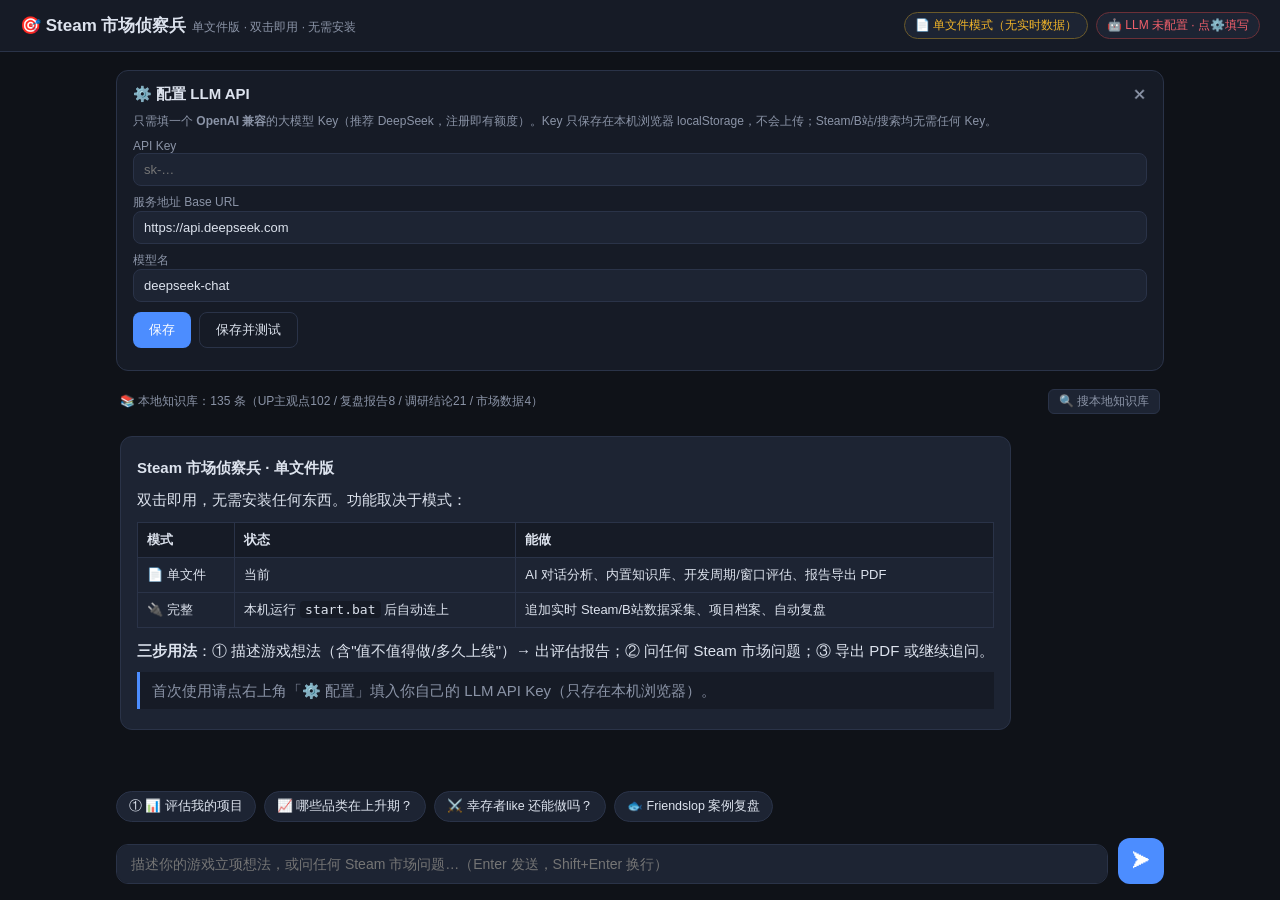
==== commit 7f23a706: "fix: 品类标签定位、DSML 乱码、空回复补发、长回答截断续写 【1】品类标签定位不再被 Steam 429 打垮 - Steam 标签字典落盘缓存 7 天（data/tags-*.json），限" ====
--- a/steam_scout/index.html
+++ b/steam_scout/index.html
@@ -99,7 +99,7 @@
   </div>
 </main>
 <div id="toast"></div>
-<script>window.SEED_KB = [{"content":"【2天卖100万的钓鱼游戏｜Friendslop怎么火、怎么凉、小团队怎么抄】两个瑞典人做的钓鱼游戏《How to Fish》（国区名《渔力全开》），8月20日上Steam，8月22日官宣100万份，同时在线峰值37.4万，好评率94%。\n\n上期《超级变色龙》是零宣发裸发，这期正好相反：立项就每周发短视频、攒Discord、路演找到Landfall（PEAK开发商）投资、4.95美元+4人开黑。\n\n本期五个部分：\n01 它是个啥：把「等鱼上钩」变成物理闹剧\n02 数据怎么看：五层框架，实时在线/销量/直播/破圈/社区\n03 玩家评价：94%好评，技术问题在哪\n04 怎么火的：四个阶","category":"UP主观点","tags":"立项方法论","url":"https://www.bilibili.com/video/BV1X14C6yENE"},{"content":"【单人主创带队、零宣发，16 天狂卖 1000 万份！超级变色龙爆火逻辑拆解】大家好，这期游戏介绍：单人主创带队、零广告投放的派对新游《超级变色龙》！\n上线 16 天销量突破 1000 万份，Steam 峰值 34 万人同时在线，Twitch 千万小时观看、全球主播自发开播。 \n独创涂色拟态躲猫猫玩法，随便玩都能产出爆款短视频切片。\n但火爆背后口碑两极，82.5% 特别好评，国服却大量吐槽服务器、外挂问题。 \n本期完整拆解它的爆火路径、直播裂变逻辑，以及所有独立开发者可以吸取的经验。","category":"UP主观点","tags":"立项方法论","url":"https://www.bilibili.com/video/BV1Jq7H6uEGq"},{"content":"【1 个人、20 天、8000 块宣发、净赚9w：最适合独立游戏开发者研究的案例！《玩具店大整理》怎么做到首周 5000 份+】这期拆一个对个人开发者真正有参考价值的案例：《玩具店大整理》，开发者Shiftmoon一个人、20天开发、8000块宣发预算，8月7日上线Steam首日卖出1832份，五天总销量破5000份，净营收约10万人民币。\n\n和之前拆的Schedule One、PEAK、超级变色龙不同，这期通过完整后台数据——Steam后台、X广告后台、YouTube推广后台、小黑盒执行明细、主播建联记录，每一个动作都能照着做。\n\n我是GABY学姐，想做独立游戏的可以评论区或私信一起聊，社群和资料包都有。","category":"UP主观点","tags":"立项方法论","url":"https://www.bilibili.com/video/BV11vbC6uEVh"},{"content":"【从2万愿望单到450万销量，《PEAK》颠覆认知：揭秘让玩家疯狂买单的“观看式”游戏设计！】一款上线前几乎无人知晓的“组队爬山”游戏，怎么就突然卖了450万份，在线人数干到17万？\n\n今天的游戏市场，一个残酷的问题摆在所有开发者面前：“看起来好玩”和“真的好玩”，哪个才是引爆销量的关键？\n\n本期视频，我们就以《PEAK》为例子，从它“为观众而生”的滑稽物理引擎、趣味失败循环和近距离语音，深度解剖这款“主播友好型”游戏的设计内核。\n串联《幻兽帕鲁》和《Schedule 1》的现象级成功，试图总结出一套面向内容传播的游戏设计方法。\n\n如果你是独立游戏开发者，或者只是单纯好奇这些爆款游戏背后的流量密码","category":"UP主观点","tags":"立项方法论","url":"https://www.bilibili.com/video/BV1EKeHztEXV"},{"content":"【2026 年了，一个人做独立游戏到底还靠不靠谱？】起因是我那个独游群里最近很热闹，从\"用 Unity 还是 Godot\"到“独立游戏商业化”。 \n这期我用数据 + 案例把这件事讲清楚，包括： \n· 2025 Steam 新游 2% vs 98% 的极端分化\n · 独游圈的\"呼吸线 5 万份 / 斩杀线 500 份\"到底是什么 \n· 单人 9.56 亿的 Schedule I 是怎么做出来的（附 Tyler 完整运营时间线）\n · R.E.P.O. / PEAK / 卡带小子 / 苏丹的游戏多案例拆解\n · 首作幸存者偏差\n · 为什么第一款游戏大概率不会","category":"UP主观点","tags":"立项方法论","url":"https://www.bilibili.com/video/BV1ZMoFBKE11"},{"content":"【独立游戏上架Steam全流程：注册开发者+商店页，$100、四张表、三道审核】1、注册开发者 8 步（材料清单 → AppID）\n2、税务 W-8BEN：不勾协定扣 30%，勾了降到 10%\n3、注册段六个坑\n4、商店页 10 步：素材尺寸表（2024.8 起旧尺寸作废）\n5、胶囊红线 / 内容问卷与 AI 披露新口径\n6、过审 ≠ 上线：记得点\"发布为即将推出\"\n7、怎么算\"好\"：头两周破 150 / 四档基准\n8、 资料领取","category":"UP主观点","tags":"立项方法论","url":"https://www.bilibili.com/video/BV198GG6WENp"},{"content":"【每年近2万款新游戏,一半卖不到100份——你的独立游戏点子,到底值不值得做?】每年近两万款新游戏涌上 Steam,近一半卖不到 100 份,新游戏收入中位数只有 249 美元。在动手做一两年之前,怎么先判断你的点子到底值不值得做?\n这期我用发行的视角,拆了三个真正跑出来的小团队——Schedule 1、PEAK、Gamble With Your Friends,看它们立项到底押对了什么;再给你一套动手前就能自查的「立项五问」,加两个零成本的市场测试方法。\n\n时间轴: \n00:00 为什么大家都在纠结立项\n00:50 三个小团队的立项巧思(Schedule 1 / PEAK / GW","category":"UP主观点","tags":"立项方法论","url":"https://www.bilibili.com/video/BV1L6Ex62EeH"},{"content":"【AI时代，一个人做游戏还能赚到钱吗？我研究了Steam、小游戏和3条现实路径】AI时代，一个人做独立游戏、做小游戏，到底还有没有机会？\n 这期视频我结合 Steam、国内小游戏市场、AI 提效案例，聊清楚三个问题：\n 一是机会到底在哪；\n 二是 AI 真正改变了什么、又解决不了什么；\n 三是普通人如果想开始，最现实的三条路应该怎么选。","category":"UP主观点","tags":"立项方法论","url":"https://www.bilibili.com/video/BV1obwuz3EaR"},{"content":"【十年游戏人，我想说.......| 20份行业报告| 15位匿名访谈】你或许痴迷过《原神》的奇幻大陆，为《黑神话》的CG热血沸腾，甚至幻想过亲手打造下一个爆款游戏。但你是否知道，这个看似光鲜的行业背后，藏着怎样惊心动魄的生存法则？\n当全网热炒「游戏主程年薪百万」时，没人告诉你：某大厂项目组连续熬夜三个月，程序员突发心梗送医；当短视频吹嘘「AI画师工作效率翻5倍」时，不会提及头部公司正在批量清算35岁以上原画师。这，才是游戏行业未被美颜的真实面目。\n🎯 三大颠覆认知的行业真相\n🔍 你从未听过的圈内黑话\n💥 独家数据解读\n这不是贩卖焦虑，而是用20份行业报告、15位在职者匿名访","category":"UP主观点","tags":"立项方法论","url":"https://www.bilibili.com/video/BV1BEAGeFE3y"},{"content":"【9 个人，9 个月，首周 100 万套：凭这款\"赌博 + 友尽\"游戏首周净赚 4000 万】2026年5月1日，瑞典9人独立工作室 Tenstack 上线《Gamble With Your Friends》。 \n7 天，100 万套。\nSteam CCU 峰值 4.2 万，登顶全球 8 大主播榜单。\n xQc、Jerma985、ironmouse、alanzoka 集体被这款\"赌博 + 卖队友\"的游戏整破防。 \n\n 本期会用 8 分钟讲清楚： \n① 9 人小团队靠\"三件事\"做出爆款（选品 / 减法 / 定价）\n② 4 阶段传播链怎么从 5/1 烧到 5/12（主播自发 → 销量营销 → 二创裂变","category":"UP主观点","tags":"立项方法论","url":"https://www.bilibili.com/video/BV1SmGE6KEXv"},{"content":"【从EA失败到千万销量：《杀戮尖塔》究竟是如何打磨核心玩法的？】你的独立游戏，到底好不好玩？在投入所有心血之前，你是否也迫切想知道这个问题的答案？ \n\n本期视频，Gaby学姐将深入剖析现象级卡牌游戏《杀戮尖塔》(Slay the Spire) 的成功之路。\n这款游戏在初期营销几乎为零、首发两周仅卖出2200份的情况下，如何通过长达两年的“抢先体验”，最终逆袭斩获千万销量和97%的逆天好评？ \n\n本期内容完全基于其制作人在GDC的精彩分享，为你揭示《杀戮尖塔》打磨核心玩法的3大支柱：\n 🔥 1. 定性用户研究\n📊 2. 定量数据分析\n🧠 3. 核心团队的主观判断\n\n如果","category":"UP主观点","tags":"立项方法论","url":"https://www.bilibili.com/video/BV1rEY5zGEzk"},{"content":"【8 个法国人首周末卖 50 万套，《遥遥西土》是怎么火的？】《遥遥西土》上线 7 天 50 万销量、登顶 Steam 销量榜，8 个法国人怎么做到的？\n 今天不讲它好不好玩——讲一件比好不好玩更重要的事:它怎么火起来的。 \n\n5 个部分拆透: \n1️⃣ 这是个什么游戏？ \n2️⃣ 为啥上头？ \n3️⃣ 8 人团队怎么做出来的？ \n4️⃣ 怎么火起来的？(本期重点) \n5️⃣ 争议我怎么看？","category":"UP主观点","tags":"立项方法论","url":"https://www.bilibili.com/video/BV1GB5763ENz"},{"content":"【2个人，13个月，10万愿望单,首日卖了2.4万份|《放置之路》主创亲述】《放置之路》,2个人花13个月,不追热点,深耕一条没人抢的空缺赛道,零宣发攒下10.4万愿望单,首日卖出2.4万份。\n\n> 本期和主创聊6件事:\n> （1）先看结果:一年时间做出了什么\n> （2）立项:怎么找到\"有需求、没好产品\"的空缺(选品四步法)\n> （3）10万愿望单是怎么攒起来的:三个台阶,一条反常识\n> （4） 一组反常的Demo数据:85%启动率说明了什么\n> （5） 首发爆量之后:当核心向游戏遇到大众玩家\n> （6） 性价比排序:哪些可以直接抄作业","category":"UP主观点","tags":"立项方法论","url":"https://www.bilibili.com/video/BV1wX8y66EhR"},{"content":"【2026游戏公司最缺什么人？AI时代最吃香的4类岗位】2026年，游戏行业还值得进吗？\n一边是全球游戏行业持续裁员，部分传统岗位被AI快速替代；另一边，AI相关岗位却在高速增长，懂游戏又懂AI的复合型人才正在被市场争抢。\n这期视频我会讲清楚4件事：\n哪些游戏岗位正在缩减\n哪些新岗位正在崛起\n什么能力是AI暂时替代不了的\n现在准备入行游戏行业，应该怎么做\n适合观看人群：\n 游戏专业学生、校招生、转行者、游戏策划/美术/程序从业者、关注AI与游戏行业变化的人。","category":"UP主观点","tags":"立项方法论","url":"https://www.bilibili.com/video/BV1YJNMzgETN"},{"content":"【如何快速了解一个行业？| 行业分析框架与数据获取技巧】在这个视频中，我将带你了解如何快速有效地掌握一个行业的核心要素。作为一名战略管理硕士并在大厂工作十多年，我积累了丰富的行业分析经验，今天将分享一些常用的行业分析框架和数据获取方法。\n视频分为三大部分：\n行业分析框架：如何通过PESTEL分析、行业生命周期、价值链分析等工具，全面了解一个行业的外部环境、竞争格局和关键参与者。\n行业分析数据：市场规模、增长趋势、竞争者数据、消费者行为等数据的类型和重要性。你将了解如何通过这些数据评估行业潜力。\n如何获取行业数据：从政府统计、行业报告到数据平台，我将推荐一些可靠","category":"UP主观点","tags":"立项方法论","url":"https://www.bilibili.com/video/BV1JPqpYFEmv"},{"content":"【游戏行业还能入吗？行业发展 | 薪资 | 职业发展 The Future of the Gaming Industry: Industry & Career G】2024年，全球游戏市场的规模预计将达到2000亿美元，而国内市场的竞争日趋激烈。今天，我们将从三个关键维度分析游戏行业的现状和未来：\n\n1、行业发展：我们将深入探讨游戏市场的年增长率、用户增长、收入变化，以及移动游戏和电竞行业的未来趋势。\n2、头部公司发展：腾讯、网易、拳头等巨头在市场中的地位、竞争格局及他们如何应对行业创新压力。\n3、从业者发展：薪资水平、职业发展空间以及如何在行业中保持竞争力，特别是对于年轻从业者而言。\n如果你正在考虑进入游戏行业，或者已经在行业内工作，这个视频将帮助你了解行业的真实","category":"UP主观点","tags":"立项方法论","url":"https://www.bilibili.com/video/BV1RKkbYSEmH"},{"content":"【2025年最强独立游戏〈Schedule One〉深度分析：市场表现、核心玩法、爆火原因、行业启示及独立游戏制作与发行思考 | 独立游戏发行洞察第①期】2025年，一款名为《Schedule One》的独立游戏横空出世，由单人开发者TVGS打造，却在Steam上创下销量登顶、45万玩家同时在线、预估营收2亿美金、98%压倒性好评的惊人纪录！这款游戏究竟有何魔力？\n本期视频将为您提供一份关于《Schedule One》的终极深度分析报告，从五个核心层面，全面拆解它的成功密码：\n市场表现：透过翔实的数据，看懂它惊人的商业爆发力。\n核心玩法：剖析其“模拟经营+动作冒险+黑色幽默”的成瘾性循环，以及超过千万种组合的“混合系统”如何让玩家欲罢不能。\n发行策略：堪称","category":"UP主观点","tags":"立项方法论","url":"https://www.bilibili.com/video/BV1v5uczNEdC"},{"content":"【一年 2 万款新游上 Steam，近一半评测不到 10 条：你的游戏如何被看到？Steam宣发全流程】2025 年 Steam 一年上架 21,299 款新游戏，今年到 9 月中旬已经 18,875 款，平均每天 70 多款。\n这么多游戏，独立游戏凭什么被玩家看到？又怎么把关注变成购买？\n\n这期不拆单个案例，把前两期《玩具店大整理》（1 人、20 天、首周 5000 份）和《放置之路》（2 人、0 元宣发、首 24 小时 2.4 万份）的真实后台放在一起，再对照 Valve 官方对曝光机制的说明，从立项到发售完整捋一遍：\n\n一、先理解 Steam：不卖推荐位，算法 + 人工精选，哪些指标其实不影响曝光\n二","category":"UP主观点","tags":"立项方法论","url":"https://www.bilibili.com/video/BV1JAeb6YEAV"},{"content":"【《明末》羽翼的陨落：首日“差评如潮”！口碑为何崩盘？| 明末 VS 黑悟空，什么才是口碑运营？】2025年7月24日，被誉为“村里第二个大学生”的国风魂类游戏《明末：渊虚之羽》在万众瞩目中登场。首小时在线人数破12万，预售额过亿，IGN打出8分高分，一切似乎都在预示着又一个国产游戏的辉煌。\n然而，风向在24小时内惊天逆转。Steam好评率断崖式暴跌，从“下一个黑神话”沦为“首个退学大学生”的辛辣调侃。这背后，究竟发生了什么？\n\n本期视频将深度剖析《明末》从万丈高楼到口碑崩塌的全过程。我们将探讨：\n① 期望的重负： 《明末》如何在《黑神话》的东风下，被推上神坛？\n② 发行的溃败： 发行商505 Gam","category":"UP主观点","tags":"立项方法论","url":"https://www.bilibili.com/video/BV1nhbNzBEVx"},{"content":"【一个游戏点子，值得你花一年去做吗？独立游戏立项的5个判断｜拆解《Bills Must Be Paid》】你手上有一个想做的游戏，玩法想好了，竞品也看过了，说不定原型都有了。下一步就是把一年时间投进去。投入之前，怎么知道值不值得？\n\n这期用一个真实案例把立项走一遍：《Bills Must Be Paid》，两个人做了七个月，砸存钱罐还账单，72 小时卖出 10 万份，20 天 33 万份。\n\n五个判断，每个都给出方法和数据：\n 第一判断 谁会买\n第二判断 为什么选你\n第三判断 你做得完吗\n第四判断 用什么证明\n第五判断 什么结果会让你改变决定\n\n\n数据来源：SteamDB、Steam 评测接口、How To ","category":"UP主观点","tags":"立项方法论","url":"https://www.bilibili.com/video/BV1RZa86oE7p"},{"content":"【2026 年 Steam 玩家在玩什么？2000 款高在线游戏拆解，小团队立项指南】这期把视角放大：2026 年 1—8 月，Steam 上 2000 款高同时在线峰值的游戏，逐款整理了品类、首发时间、四年同期在线和代表案例，看看能给独立开发者提供什么立项线索。\n\n 五个部分：\n 01 玩家在玩什么——品类权重、前十名单、峰值和持续活跃为什么要分开看\n02 老产品哪些在增长\n03 新品从哪里突围\n04 小团队优先验证什么——三个方向各自的条件与成本，三类需要额外证据的项目\n05 立项前怎么验证\n\n口径说明：PCU 是观察期内的最高同时在线，看爆发高度；持续活跃用同期月均；销量与收入需另查","category":"UP主观点","tags":"立项方法论","url":"https://www.bilibili.com/video/BV1yqYi6bEKK"},{"content":"【steam第③期：【用户心理】为什么你的游戏没人买？从“看到”到“付费”：Steam用户购买决策全拆解】本期【Steam发行指南 03】，我们钻进玩家的大脑，用硬核数据和行为心理学，拆解Steam用户的购买决策全链路：\n本期高能干货：\n 📌 打破刻板印象：Steam不再是英语的天下，简体中文用户已占据30%半壁江山！ \n📌 残酷的用户画像：80%是大学生？还是抓取那37%的“多金社畜”？你的游戏一开始就得选边站。 \n📌 类型锚定（Genre Anchoring）：为什么“创新”有时候是毒药？玩家其实是在找“熟悉的惊喜”。 \n📌 微观战场：胶囊图的生死权、鼠标悬停的秘密、以及截图排序的黄金法则。","category":"UP主观点","tags":"立项方法论","url":"https://www.bilibili.com/video/BV1NcSiBAEuf"},{"content":"【独立游戏Steam愿望单全攻略：愿望单从0到1万怎么攒？Steam发售前最重要的一件事】2025年Steam上线了20282款新游戏，最后拿到1000+评测的只有608款，成功率3%。而在发售之前，最能提前预判你在哪一边的信号，就是愿望单。\n这期讨论\"愿望单如何从0攒起来\"：\n▸ 愿望单为什么值钱？\n ▸ 攒到多少算及格？\n ▸ 从0到1000怎么做？\n ▸ 从1000到1万怎么做？\n ▸ 哪些是瞎忙，为什么基本没用？\n数据来源：Chris Zukowski年度统计、GameDiscoverCo 2024–2025转化报告、VGI愿望单报告，案例含《Tiny Glade》《Word Play","category":"UP主观点","tags":"立项方法论","url":"https://www.bilibili.com/video/BV1huKP65E3G"},{"content":"【TapTap独立游戏发行终极指南：零分成+4400万MAU，如何复制《元气骑士》神话？】[🔍 报告完整文档库] https://developer.taptap.cn/docs/community/stages/  \n\n■ 本期深度解构：  \n✅ TapTap核心机制：为什么“零分成+不联运”让中小团队收入翻倍？（2024年平台营收13亿数据验证）  \n✅ 生死线预警：中国大陆版号/软著/ICP备案避坑指南\n✅ 爆款案例拆解：《元气骑士》如何用TapTap社区实现200万预约+5年长线运营？  \n✅ 开发者亲测：从账号认证→游戏上架→首页推荐的全流程SOP（含素材审核雷区清单）  \n\n■ 关","category":"UP主观点","tags":"立项方法论","url":"https://www.bilibili.com/video/BV1CZ76z2Edg"},{"content":"【万字拆解《逃离鸭科夫》：200万销量与30万在线，5人团队如何引爆全球？】《逃离鸭科夫》(Escape from Duckov) 无疑是2025年最大的惊喜。发售首周销量破100万，峰值在线超30万，Steam好评如潮 (96%+)——它刷新了国产独立游戏的记录。\n但它为什么能火？是因为“鸭子”的Meme梗，还是B站的强力推广？\n本期视频，我们将从商业数据、营销策略、游戏设计和开发历程四个角度，深度拆解这款现象级爆款。\n我们将探讨：\n为什么砍掉PVP，改成PVE，是它最天才的设计？\nB站作为发行商，如何利用“三位一体”的优势引爆流量？\n仅5人的Team Soda（碳酸小队）是如","category":"UP主观点","tags":"立项方法论","url":"https://www.bilibili.com/video/BV1VnyZBcEiE"},{"content":"【4228 款挤一周，中位数只有 806 个愿望单：Steam 新品节，独立游戏开发者可以怎么做?】这一届 Steam 新品节,4228 款 demo 挤在同一周,三年翻了近 5 倍。但真实数据来看:一个普通游戏一周净增愿望单的中位数只有 806 个,三分之二的项目都挤在最低两档。\n这期我用一手数据 + 这届真实榜单,把三件事:\n ① 新品节到底多重要、今年又有多难;\n ② 什么样才算\"做得好\"——四档标准,以及那个相关性高达 0.825 的预测指标;\n ③ 具体该怎么做——算法到底在看什么、四个必须要做的事情、一条能照着做的时间轴,还有几条规则红线。","category":"UP主观点","tags":"立项方法论","url":"https://www.bilibili.com/video/BV13ijt6gEue"},{"content":"【🔥【独立游戏发行必看】Steam 发行全攻略！附发行流程/愿望单  / 持续运营干货】本期视频深度解析Steam 独立游戏发行全流程，从平台底层逻辑到实战运营策略，手把手教你突破流量红海！\n\n核心内容速览：\n1、Steam 平台深度洞察（2025 最新数据）\n1.7 亿月活、4027 万同时在线用户，新游戏年增 33%，竞争激烈下如何让玩家 “看见你”？\n用户决策密码：评分、愿望单、KOL 推荐、促销折扣的底层影响机制。\n热门品类揭秘：恐怖 / 模拟 / 叙事游戏为何更容易突围？中美 7500 万 + 用户市场如何精准触达？\n\n2、从 0 到 1 发行实战指南\n上架准备：Steamwork","category":"UP主观点","tags":"立项方法论","url":"https://www.bilibili.com/video/BV1Fb5czWEmK"},{"content":"【独立游戏团队怎么做推广？买量、KOL、平台资源，哪条最适合小团队？】很多独立游戏团队做推广时，第一反应就是买量\n但问题是：现在 Google、Meta、TikTok、AppLovin、Unity 的获客成本越来越高，2 万块预算可能根本跑不出有效模型。\n这期视频，我会用 6 分钟讲清楚：\n1、游戏推广到底有哪几条路\n2、独立团队为什么不能只靠买量\n3、内容种草和平台官方资源该怎么用\n4、Google Play Games Level Up 是什么\n5、Level Up 对独立团队为什么值得关注\n6、还有哪些免费资源可以顺手用起来\n适合独立游戏开发者、小团队发行、出海游戏项","category":"UP主观点","tags":"立项方法论","url":"https://www.bilibili.com/video/BV1SDLz6vErw"},{"content":"【steam第②期：【算法黑盒】你的游戏为什么没人看？Steam流量底层逻辑全复盘】Part 1 核心逻辑： 为什么Steam没有任何付费推广渠道？\nPart 2 输入参数： 算法眼里的核心指标（销量 vs 标签）\nPart 3 流量池： 探索队列与“更多类似产品”是如何工作的？\nPart 4 官方辟谣： 愿望单、好评率与本地化的真实权重。","category":"UP主观点","tags":"立项方法论","url":"https://www.bilibili.com/video/BV1QMUMBfEPZ"},{"content":"【扒了 3556 条大厂 JD，我整理了一份《2026 游戏行业劝退/劝进指南》】2026 年，游戏行业到底缺不缺人？ 为\n爬取并人肉分析了腾讯 IEG、网易游戏、米哈游三家头部大厂共计 3556 条官方招聘需求（JD）。\n看四个维度的问题：\n岗位结构表：大厂把钱到底投在了哪里？\n入行劝退/劝进表：程序/美术/策划/运营，你的能力在大厂眼里属于哪一档？\n城市策略表：广州、深圳、上海、杭州，选哪座城决定了你的天花板。\n90天行动清单：如何用三个月把自己伪装成“能交付”的人。","category":"UP主观点","tags":"立项方法论","url":"https://www.bilibili.com/video/BV1Nh64BEEMc"},{"content":"【steam第④期 | 【发售前筹备】Steam愿望单=销量？从商店页优化→新品节爆发的《预热手册》】本期视频是《独立游戏发行实战》系列的第4期，直接拆解发售前预热的核心事项。从长达两年的Roadmap规划，到Steam商店页的“黄金1.5秒”，再到如何利用新品节（Next Fest）实现流量爆发。\n📅 24个月的生命线：从播种期到收割期，每个阶段必须做对哪些事？\n📈 愿望单的数学题：首周转化率与首年销量的法则。\n🛍️ 商店页优化：如何利用“黄金1.5秒”抓住玩家眼球？标签策略如何影响算法推荐？\n🔥 流量实战：B站/抖音的种草逻辑 vs Steam新品节的Demo策略。","category":"UP主观点","tags":"立项方法论","url":"https://www.bilibili.com/video/BV1m7mwBvEUP"},{"content":"【20万字知识库硬核拆解！独立游戏全平台宣发Skills清单：竞品分析/发行节奏/Steam执行/短视频/KOL（附Schedule 1实操】Hello大家好，我是Gaby学姐！👋\n很多开发者呕心沥血做出了好玩的游戏，却在\"怎么卖出去\"这一步踩了无数坑。这期视频，我把过去十年的游戏发行经验做了彻底提纯，整理成一套可以直接落地的「独立游戏发行Skills清单」，覆盖从立项到长尾运营的完整宣发链路。\n无论你是刚入行的独立开发者，还是想系统补齐宣发短板的团队，这套体系都能帮你理清思路、少走弯路。","category":"UP主观点","tags":"立项方法论","url":"https://www.bilibili.com/video/BV11pSUBvE7B"},{"content":"【独立游戏发行｜要做对的4件事（上）：数据化市场洞察×用户获取引入】■ 本期解决开发者核心痛点：  \n✅ 市场扫描雷区：如何用PESTEL+SWOT双模型避开“伪蓝海”？\n✅竞品穿透术：构建四维分析矩阵（产品/运营/数据/用户），拆解差异化定位  \n✅ 玩家需求陷阱：3步验证核心需求真伪  \n✅ USP黄金公式 \n✅ 研发生死协同\n✅ 用户增长爆破术（预注册技巧×高转化素材×内容营销）\n\n■ 关键方法论工具：  \n▸ 用户画像动态迭代模型（从假设→验证→迭代）  \n▸ 竞品数据追踪清单（Sensor Tower/点点数据实操）  \n▸ USP价值主张画布    \n\n[🔍 ","category":"UP主观点","tags":"立项方法论","url":"https://www.bilibili.com/video/BV1MhMbzPEDX"},{"content":"【游戏运营新人必看： 职能全解析 | 稀缺的2类人才 | 4个基本认知 | Game Operations：What Do Publishers do?】本期视频深度解析游戏运营的核心职能与发行策略！\n1、游戏运营的“八爪鱼”职能：从发行制作人统筹全局，到数据分析、商业化设计、社区管理，拆解每个岗位如何联动影响游戏成败。\n2、《燕云十六声》发行策略全复盘：\n（1）从“中国首款3A武侠”到“国风开放世界RPG”的定位调整。\n（2）如何通过实机PV、国风元素、武术动作设计精准传递卖点？\n（3）数据揭秘：定位调整后的百度指数飙升200%，玩家口碑逆转！\n3、市场上最稀缺的运营人才\n4、必备四大基础认知：精准用户定位、产品差异化传递、商业化与留存平衡、持续迭代的“","category":"UP主观点","tags":"立项方法论","url":"https://www.bilibili.com/video/BV1fENSerEQQ"},{"content":"【扒了Steam Top 100数据：2025年，谁在亏本赚吆喝？谁在闷声发大财？玩家的真实品类偏好】2025年，Steam同时在线人数突破4120万，日均56款新游上架。 我花时间扒了2025年Steam Top 100的后台数据，清洗了上万条评论，横跨2023-2025三年维度，只为搞清楚一件事情： 到底是谁在亏本赚吆喝？又是谁，在没人注意的角落闷声发大财？","category":"UP主观点","tags":"立项方法论","url":"https://www.bilibili.com/video/BV1eFvYBNEGm"},{"content":"【当我们聊全球游戏发行，应该了解什么？】从底层逻辑拆解全球发行的核心框架，涵盖三大核心步骤：市场基础适配性分析、目标用户精准定位、本地化发行策略制定。\n结合 2025 年最新数据，深度解析全球 1877 亿美元市场规模下的区域差异（如美国 400 亿 + 收入市场、东南亚 4 亿 + 用户红利）、品类趋势（轻度休闲化加剧）及实战案例（Pokemon 卡牌全球破亿收入策略、Steam 中美用户决策差异）。\n无论是主机、PC 还是移动端，从市场规模到用户画像，从宣发渠道到本地化技巧，一站式掌握全球发行的底层逻辑与前沿玩法，助力产品精准触达目标市场，","category":"UP主观点","tags":"立项方法论","url":"https://www.bilibili.com/video/BV1CuLczFEbD"},{"content":"【9 月 TOP 独立游戏观察 &10 月新作前瞻｜三只猴子卖了 100 万，裁缝店收获 97.8% 好评】这期聊 9 月 Steam 上卖得最好的独立游戏，再看看 10 月有哪些新作值得等。\n\n9 月：三只猴子拆炸弹的《BOMBANANA!》前 10 天卖了 100 万份，做衣服的《Dressmaker》拿到 97.8% 好评，还有 Dimraeth、地城拓荒、Welcome to Elderfield、Wanderburg。\n10 月：越过山丘、Deep Dish Dungeon、Emberville、我们曾到此：明日遗踪、银松镇、Permafrost，发售日期和 Demo 评价都在视频里。","category":"UP主观点","tags":"立项方法论","url":"https://www.bilibili.com/video/BV1PCan6jEuY"},{"content":"【Steam 新品节 Demo 上传全流程：3 个日期、3 步实操、5 周宣发】10 月 Steam 新品节 10 月 19 号开幕，但真正的 deadline 是 9 月 14 号。这期讲已经报上名的人，怎么在剩下几天把 Demo 传上去、传对，以及传完之后五周每周干什么。\n\n先看数据：今年 6 月新品节有 4382 个 Demo 参展，比去年多 66%，三年翻了五倍；2 月那届中位数游戏一周只拿到 200 个愿望单，前 10% 约 3000，前 1% 三万起步。窗口越来越大，也越来越挤。\n\n本期内容：\n01  三个日期：9.14 媒体预览线、9.28 最后期限、10.19 开幕\n","category":"UP主观点","tags":"立项方法论","url":"https://www.bilibili.com/video/BV13wtm6sEiE"},{"content":"【0成本DIY独立游戏营销，如何获取大量愿望单？| 独立游戏发行 | 独立游戏开发者发行攻略】你是否也曾经：游戏上架Steam，发了几条推，然后就……没有然后了？😭\n这支视频就是为你准备的——\n从定位受众到撰写游戏核心信息，从搭建粉丝社群到每日一小时营销计划，\n我们用一张脑图，拆解游戏发售前后的全周期推广策略。\n适合所有独立游戏开发者、小型团队，或是刚起步的内容创作者。✨\n📌 本视频内容涵盖：\n✅ 如何精准定义你的游戏受众\n✅ 游戏核心信息的撰写模板\n✅ 粉丝社群搭建与维护原则\n✅ 每日一小时营销任务表\n✅ 发售后的持续推广与问题排查🎮","category":"UP主观点","tags":"立项方法论","url":"https://www.bilibili.com/video/BV1xkswzfEAU"},{"content":"【steam第①期：【宏观市场】4100万在线 vs 每天“阵亡”56款：Steam 2025残酷“大逃杀” | 独立游戏 Ep.1】2025年的Steam：4120万玩家同时在线，110亿美金的巨大市场...\n另一面，是每天56款新游戏上架，和不到5000美金的收入中位数。\n本期我将为你拆解Steam 2025年的宏观数据，揭示“希望”与“绝望”并存的真相。\n在这个视频里，你将知道：\nPCU、MAU、总收入的爆炸性增长，对我们开发者到底意味着什么？\n为什么说“新游戏的增长速度，已经远远超过了玩家的增长速度”？\n为什么“做个好游戏”在今天，仅仅是拿到了“参赛门票”？\n下期预告：【Steam的“算法”黑盒】—— 平台规则大揭秘，你的游戏到","category":"UP主观点","tags":"立项方法论","url":"https://www.bilibili.com/video/BV1AHCDBWE6p"},{"content":"【到底怎么才能进游戏行业？| 万字长文| 10年从业人员手把手教学】10年游戏人实操经验~\n附书籍、课程、垂媒社区推荐，小游戏大赛/game jam/UGC参赛建议，健康管理建议等。","category":"UP主观点","tags":"立项方法论","url":"https://www.bilibili.com/video/BV1XvZBY1EA7"},{"content":"【一个人做了1年的物理破坏沙盒，终于发预告了！BonkLab-第一人称体素物理破坏沙盒】这是我一个人独立开发了一年的游戏——《BonkLab》。\n它是一款第一人称体素物理破坏沙盒：\n你可以射击、点燃、爆破、碾压实验体，也可以利用油桶、载具和各种物理道具，制造一场不断扩大的连锁灾难。\n游戏中的实验体可以被逐块破坏，火焰会自行蔓延，大量布娃娃能够同时碰撞、燃烧和飞向空中。\n这是《BonkLab》的第一支正式预告片。游戏目前已经上线 Steam 商店页，感兴趣的话欢迎加入愿望单，也非常想听听大家对游戏的建议。\n\nSteam 商店页搜索【BonkLab】添加愿望单\n\n你负责开火，物理负责失控。","category":"UP主观点","tags":"立项方法论","url":"https://www.bilibili.com/video/BV1AMux6KE4o"},{"content":"【从夯到拉？ 2025 小团队独立游戏 年度盘点！！从丝之歌到香蕉神教，46万在线的背后是玩法的胜利还是概念的狂欢？】2025年，Steam 独立游戏的天花板被彻底掀翻了。 从 2023 年的《致命公司》24万在线，到 2025 年《空洞骑士：丝之歌》与《Schedule I》双双突破 45万大关，小团队不再只是 T2/T3 梯队的黑马，而是直接杀入 Top 10 与 3A 大作贴身肉搏。\n本期视频，我们将深度复盘 2025 年 Steam 独立游戏市场的“两极分化”与“概念为王”现象。我们以 Peak CCU（在线峰值）为硬指标，将今年的爆款分为 T0、T1、T2 三个梯队进行拆解。","category":"UP主观点","tags":"立项方法论","url":"https://www.bilibili.com/video/BV1sNiYBRE1s"},{"content":"【STEAM第5期【KOL引爆】：没钱买量，如何撬动主播和UP主帮你带货？】《Lethal Company》营销预算为0，却靠主播卖出千万份；《Balatro》靠打击感让头部主播尖叫。 \n📧 本期内容：\n为什么你的游戏没人播？（除了不好玩，可能是你找错了人）\n告别石沉大海：让主播无法拒绝的“3秒邮件”模板。\n产品设计：如何像《Balatro》一样把“梗”写进代码里？\n实战工具：去哪里挖出那些忠诚度极高的中腰部主播？","category":"UP主观点","tags":"立项方法论","url":"https://www.bilibili.com/video/BV14ZmeBtE4Q"},{"content":"【游戏行业入行指南 | 行业现状 | 产业链分析| 职业角色 | 怎么入行🎮】👋 大家好，今天我们聊一聊：游戏行业入行指南。\n游戏行业，到底有多赚钱？2024年全球市场规模将超过2000亿美元。你是不是觉得入行就能拿高薪、做热门游戏？以前网上提到的100个月的年终奖是不是真的？\n你可能听说过“游戏研发”“游戏发行”这些概念，但整个游戏产业链是怎么运转的？你如果想加入游戏行业，你应该怎么找到自己的定位？\n我在游戏行业从业10年，负责过10款+游戏的发行与推广，今天带你看懂整个游戏产业链！\n🎯 核心问题：\n产业链：游戏从创意到用户的完整路径是什么？\n职位角色：行业里的各个角色具体做什么","category":"UP主观点","tags":"立项方法论","url":"https://www.bilibili.com/video/BV1yfqZYuERv"},{"content":"【游戏设计入门（1）：从创意到原型，如何打造一款成功的游戏？】在这期视频中，我们将深入探讨游戏设计的核心要素。\n从游戏的定义、分类，到如何创造游戏中的“乐趣”，再到设计一个令人上瘾的游戏体验，我们将逐一解析。\n如何通过明确的游戏规则、适度的挑战与奖励机制、以及丰富的玩家选择，来打造一个让玩家沉浸其中的世界。\n\n视频中还会详细讲解游戏创意的来源，包括如何从其他游戏、电影、历史、甚至自然界中汲取灵感。此外，我们还会讨论游戏创意如何在团队合作和头脑风暴中得到完善，以及如何通过原型开发来快速验证一个创意是否可行。\n\n最后，我们将分享如何将这些创意转化为实际的游戏原型，以确保","category":"UP主观点","tags":"立项方法论","url":"https://www.bilibili.com/video/BV1Jh6dYhEAM"},{"content":"【8 个品类 2614 款新游数据，三步看清一个赛道 | 上线一周只有 123 个愿望单，是宣传没做好 OR 立项有问题？】用 8 个 Steam 品类、2614 款近两年新游戏的数据，拆成三步来回答：\n① 玩家在买新游戏，还是守着老游戏（最近一年评测里老游戏占多少）\n② 新品做出来的有多少、是谁（千评新品 ÷ 样本数，再看名单）\n③ 进场的新品是不是越来越多（近 3 个月月均 ÷ 前 12 个月月均）\n\n数据说明：2026-09-30 批次，统计 2024-09-30 之后首发、评测 ≥10 条的付费新品；「新品」为宽口径，评测份额不等于玩家数或销售额；千评只是观察门槛，不代表盈利。\n\n上两期：《一年 2 万款新游上 Ste","category":"UP主观点","tags":"立项方法论","url":"https://www.bilibili.com/video/BV1mSp56yEHV"},{"content":"【我做了一个 Web 原生体素编辑器｜VoxelBean MVP 上线！！欢迎体验】VoxelBean 首个 MVP 版本正式发布 🎉\n这是一个完全基于 Web 技术构建的体素编辑器，目标是打造新一代 Web 原生创作工具——从建模、编辑到导出游戏资产，全流程在浏览器中完成。\n本次版本已经完整实现核心功能，包括：\n🧱 核心能力\nWebGPU 架构 + 实时 PBR 渲染\n绘制 / 擦除 / 填充 / 取色 全套编辑工具\n256 色调色板 + 材质属性管理\n📦 导入与导出\n支持 VOX / OBJ / GLTF 2.0\nGreedy Mesh 网格优化\n可自定义导出参数（比例 / Pivo","category":"UP主观点","tags":"立项方法论","url":"https://www.bilibili.com/video/BV11WFUzcEPG"},{"content":"【Steam 新品节到底值不值得参加？2025 数据复盘 + 成功案例 + 2026 实战指南】本期视频用 2025 年三届 Steam 新品节的数据，拆解哪些游戏真正跑出来、哪些默默无闻，并重点分析《Half Sword》这个案例——它如何靠 Demo 设计、传播属性和节奏卡位，在新品节期间实现愿望单与关注度跃迁。\n你将看到：\n✔ Steam 新品节到底在推什么\n ✔ 2025 年新品节的三大现象\n ✔ 哪三类游戏最容易赢\n ✔ Half Sword 的 Demo 为什么天然适合传播\n ✔ 独立团队常见翻车点\n ✔ 新品节 SOP 作战流程\n ✔ Demo 与商店页优化 Checklist\n ✔ ","category":"UP主观点","tags":"立项方法论","url":"https://www.bilibili.com/video/BV1s4cFzZESp"},{"content":"【焦虑迷茫的时候看看...| 《斯坦福大学人生设计课》| 6大自测工具评论区领取】‼️领英数据显示中国超2亿职场人正在经历：\n→ 用跳槽解决本应重构的\"锚问题\"\n→ 在价值观冲突中持续内耗\n→ 误把娱乐缺失当工作能力问题\n\n斯坦福d.school研发的【人生设计仪表盘】已帮助全球370万用户：\n✅ 2周定位能量黑洞区域\n✅ 4周建立抗风险职业体系\n✅ 6个月实现工作满意度翻倍\n\n👇评论区获取：\n❶ 6大工具量表\n❷ 工作观/人生观冲突检测器\n❸ 心流时刻智能分析模块\n#职业规划 #自我提升 #人生设计","category":"UP主观点","tags":"立项方法论","url":"https://www.bilibili.com/video/BV1s2XZYGEFv"},{"content":"【独立游戏 发行 | 要做对的4件事情（下）：游戏生态构建与用户全周期运营指南】当游戏完成用户导入后，运营重心将转向深度留存、生态构建与价值转化。本指南系统化拆解游戏长线运营的核心支柱：\n1、用户粘性引擎\n分层留存策略：早期留存（D1-D7）聚焦核心玩法验证与目标激励，长期留存（D7+）依赖内容迭代、社交资产与经济系统平衡\n关键指标解读：D1（初体验质量）、D7（核心玩法认可）、D30（生态可持续性）\n同期群分析法精准评估策略有效性\n2、LiveOps 实时运营体系\n活动设计七原则：规律周期、节日联动、复用框架、数据驱动迭代\n版本更新三级节奏（大型资料片/中型版本/热修补丁）\n敏捷闭","category":"UP主观点","tags":"立项方法论","url":"https://www.bilibili.com/video/BV1uFgfz9ENG"},{"content":"【游戏设计入门（2）：游戏行业岗位介绍 | Full Game Design & Art Process: From Concept to Execution】在本视频中，我们详细讲解了游戏策划岗位的各个细分角色与职责，包括系统策划、关卡策划、数值策划、文案策划等核心工作。从《战神2018》中的实际案例出发，我们分析了每个策划岗位在设计过程中所扮演的关键角色及如何与其他团队协作，确保游戏体验的连贯性和深度。此外，我们还深入探讨了美术设计的环节，如何通过原画、3D建模、场景设计等手段将策划思路转化为游戏中的视觉效果，从而打造出震撼的游戏世界。\n\n通过实际案例和具体步骤，本视频为想了解游戏开发全过程的观众提供了清晰的指导，适合游戏爱好者、从业者及有志加入游戏行业的朋","category":"UP主观点","tags":"立项方法论","url":"https://www.bilibili.com/video/BV1HScaeXEHq"},{"content":"【4个精力管理+时间管理工具 | 每周工作60小时 | 每天健身1小时坚持10年 | 兼职UP|自我成长】真正的效率不是把自己变成机器人， 而是找到最省力的方式拿到结果。 \n试试这4个「偷懒却高效」的方法， \n你会发现：原来留出时间躺平， 才是持续高产出的终极秘密..","category":"UP主观点","tags":"立项方法论","url":"https://www.bilibili.com/video/BV1bUQxYoEWn"},{"content":"【《黑神话：悟空》，就是我的年度最佳游戏 | How Black Myth: Wukong Went from Failure to Triumph?】《黑神话：悟空》自2018年发布首支预告片以来，便吸引了全球玩家的关注。2024年，这款国产3A大作成功登顶TGA年度最佳动作游戏，并在短短半年内突破2000万销量，成为中国游戏行业的传奇之作。\n\n这段成功的背后，是冯骥和他的团队从2004年起，经历了无数的起伏与挑战。从早期的《斗战神》到“游戏科学”的成立，他们走过了从失败到成功的艰难路程。冯骥和他的团队坚定地走在自己选定的路上，凭借对游戏的热爱、对创作的执着和对时机的精准把握，最终创造出《黑神话：悟空》，让世界看到中国游戏的新高度。\n\n本视频将带你回顾","category":"UP主观点","tags":"立项方法论","url":"https://www.bilibili.com/video/BV1Ejc3eREm5"},{"content":"【市场复盘 2026-10-15 12:48:08】\nSteam 热销榜 Top5：使命召唤®：现代战争® 4、影之刃零、影之刃零、使命召唤®：现代战争® 4、Grand Theft Auto V 增强版；新品 10 款。\n- 热销: 使命召唤®：现代战争® 4\n- 热销: 影之刃零\n- 热销: 影之刃零\n- 热销: 使命召唤®：现代战争® 4\n- 热销: Grand Theft Auto V 增强版（-56%）","category":"复盘报告","tags":"市场复盘","url":""},{"content":"【市场复盘 2026-10-16 17:13:48】\nSteam 热销榜变动：1 款新进榜；新品榜 10 款；即将推出 10 款。\n- 热销: 使命召唤®：现代战争® 4\n- 热销: 影之刃零\n- 热销: EA SPORTS FC™ 27\n- 热销: 赛博朋克 2077（-70%）\n- 热销: Wallpaper Engine：壁纸引擎\n\nLLM 复盘要点：\n10月16日Steam热销榜仅1款新进，头部固化明显：COD MW4、FC27、赛博朋克2077（-70%）、Wallpaper Engine占据，说明3A年货、折扣老作与常青工具仍是流量黑洞；影之刃零入榜，是国产动作少见的热度信号。新品榜、即将推出各10款，供给密集，但热销新进仅1款，独立新品突围窗口很窄。\n\n对独立立项：避免正面撞车FPS/体育年货/开放世界；优先做低成本高辨识度、短循环强反馈、可长线运营或工具化产品。影之刃零验证了武侠/动作需求，但需控制规模，可转向类魂小品、横版动作或动作+肉鸽。赛博朋克大折说明玩家价格敏感，首发定价与折扣节奏要早规划。\n\n值得盯：国产武侠/动作、类幸存者/背包肉鸽、合作恐怖、模拟经营/自动化、低价个性化工具（壁纸/效率）。下一步重点看新品榜中哪些独立标签能转化为愿望单与首周热销。","category":"复盘报告","tags":"市场复盘","url":""},{"content":"【市场复盘 2026-10-16 17:27:28】\nSteam 热销榜变动：0 款新进榜；新品榜 10 款；即将推出 10 款。\n- 热销: 使命召唤®：现代战争® 4\n- 热销: 影之刃零\n- 热销: EA SPORTS FC™ 27\n- 热销: 赛博朋克 2077（-70%）\n- 热销: Wallpaper Engine：壁纸引擎\n\nLLM 复盘要点：\n本次热销榜0款新进，榜单高度固化：使命召唤、FC、影之刃零等大IP与高规格产品霸榜；赛博朋克2077靠-70%折扣回榜，Wallpaper Engine持续常驻。新品榜与即将推出各10款，供给不缺，但未转化为热销，说明曝光与转化门槛仍高。\n\n对独立游戏立项：避开3A年货与体育大作档期，首发硬冲热销不现实，应更重愿望单、Demo、社区运营与折扣长尾；差异化题材、低配置高复玩更易突围。\n\n值得盯：国产动作/武侠、模拟经营与Roguelike、工具/创意工坊型产品，以及承接折扣流量的中小体量RPG。Steam客服、蒸汽平台、Watt Toolkit等新闻露出，也提示中国渠道、网络工具与合规服务需求仍在。","category":"复盘报告","tags":"市场复盘","url":""},{"content":"【市场复盘 2026-10-19 14:21:16】\nSteam 热销榜变动：1 款新进榜；新品榜 10 款；即将推出 10 款。\n- 热销: 使命召唤®：现代战争® 4\n- 热销: 影之刃零\n- 热销: Wallpaper Engine：壁纸引擎（24h峰值 116313）\n- 热销: 赛博朋克 2077（-70%）\n- 热销: ForgeTax\n\nLLM 复盘要点：\n**10/19 Steam 复盘**\n\n**变化**：热销榜只有 1 款新进榜，结构没有变化：榜单头部由《使命召唤：现代战争 4》和《影之刃零》这类高预算、强宣发的动作产品占据；《赛博朋克 2077》以 -70% 的折扣长期留在榜单上，说明老牌 3A 正靠深度折扣占据中长尾需求；《Wallpaper Engine》24 小时峰值达到 116,313，再次印证“工具型、氛围型”产品具备近乎平台级的常驻粘性。新品榜和即将推出的产品各有 10 款，供给端并不少，但缺少能把现有榜单结构打乱的产品。新闻流中只有 Steam 官方页面类标题，没有有效信号，本期只依据榜单判断。\n\n**对独立立项的意义**：第一，价格空间正被两头挤压：头部 3A 以折扣价下探，常驻工具以极低单价抢占时长；独立产品若再挤进“中等体量动作”赛道，获客成本和制作成本会同时偏高。第二，榜单逻辑更看重“可演示的差异化”，高预算动作有画面优势，独立团队需要在机制、氛围或社交传播点上做到一眼可辨，而不该靠内容量取胜。第三，新品榜每周 10 款，曝光窗口短，立项时就该把 Demo、社区和发行节奏当作产品的一部分来设计。\n\n**值得盯的品类**：轻量工具与氛围类（桌面陪伴、挂机、生成器），因为长尾留存已被验证；中低成本的 Roguelite、模拟经营与“短局+可重复”的结构，因为符合折扣敏感期用户的决策习惯；带明确中国或东方美术标签的动作小体量作品，可借《影之刃零》抬升的关注度实现低成本导流，但要避开正面对比。","category":"复盘报告","tags":"市场复盘","url":""},{"content":"【市场复盘 2026-11-17 13:37:16】\nSteam 热销榜变动：4 款新进榜；新品榜 10 款；即将推出 10 款。\n- 热销: 影之刃零（24h峰值 279837）\n- 热销: 转运军团 - Slotbound（24h峰值 22526）（-10%）\n- 热销: 我带过的最差一届（-35%）\n- 热销: 天国：拯救2（-67%）\n- 热销: 深空当铺：可能是偷的\n\nLLM 复盘要点：\n**市场复盘要点（2026-11-17）**\n\n榜单呈“一头一尾”结构：影之刃零单款24h峰值近28万，几乎吸走全部注意力；虽有4款新进榜，腰部产品却明显缺乏承接。衰减端同样剧烈——天国：拯救2 -67%、我带过的最差一届 -35%。这意味着当前流量分配下，新品首周窗口极短，靠后续更新挽回的余地正在收窄。唯一逆势稳住的是 Slotbound（2.25万，仅-10%），说明“老虎机随机性+构筑成长”的混合配方即便被大作挤压，仍有独立生存位。\n\n对立项的含义有三点：主动错峰，避免与大作同日；把高辨识度机制放在题材之前，纯题材差异很难在榜上停留；首发即规划折扣与内容更新节奏，两周内拿不到二次曝光基本判死。\n\n值得关注的品类：赌博/老虎机机制+roguelike构筑；小店经营+叙事（深空当铺这类荒诞题材）；教师、职场等轻管理模拟。\n\n（新闻标题为平台常规引导页，无实质市场信号。）","category":"复盘报告","tags":"市场复盘","url":""},{"content":"【市场复盘 2026-11-20 17:18:39】\nSteam 热销榜变动：2 款新进榜；新品榜 10 款；即将推出 10 款。\n- 热销: 双人成行（24h峰值 11064）（-80%）\n- 热销: 影之刃零（24h峰值 223670）\n- 热销: EA SPORTS FC™ 27（-50%）\n- 热销: 我带过的最差一届（-35%）\n- 热销: 转运军团 - Slotbound（-10%）\n\nLLM 复盘要点：\n**市场复盘要点（2026-11-20）**\n\n**变化**：热销榜 2 款新进、10 款新品、10 款即将推出，供给端明显加密，但头部集中度反而上升——影之刃零 24h 峰值 223,670，是唯一量级碾压级产品；其余在榜产品全线负增长：双人成行 -80%、EA SPORTS FC 27 -50%、我带过的最差一届 -35%、Slotbound -10%。双人成行的 -80% 说明合作类老品的峰值完全由折扣和事件驱动，退潮极快；FC 27 腰斩印证年货体育的季节窗口已关闭。需注意本次抓取的“新闻”全是 Steam/蒸汽平台登录页与欢迎页，属无效噪音，不能当信号用。\n\n**对立项的意义**：第一，不要把首周峰值当作立项依据，峰值越陡衰减越狠，中小团队应把预算压在留存和更新节奏上。第二，避开 3A 与话题作的发行窗口，影之刃零这类作品会抽干同期注意力。第三，看衰减斜率而非绝对销量——Slotbound 仅 -10%，说明“老虎机+构筑/放置”这类低美术成本、高复玩性的混合玩法抗跌性最好。\n\n**值得盯的品类**：合作双人（需求仍在，只是缺新品接棒）、slot/roguelike 混合与放置养成、轻量派对社交。叙事向动作属高门槛赛道，不建议中小团队跟进。","category":"复盘报告","tags":"市场复盘","url":""},{"content":"【市场复盘 2026-11-23 13:05:21】\nSteam 热销榜变动：2 款新进榜；新品榜 10 款；即将推出 10 款。\n- 热销: 双人成行（24h峰值 49928）（-80%）\n- 热销: 影之刃零（24h峰值 200890）\n- 热销: 我带过的最差一届（-35%）\n- 热销: The Escapists 2 - Game of the Year Edition（-90%）\n- 热销: 极限竞速：地平线 5（-60%）\n\nLLM 复盘要点：\n**市场复盘要点（2026-11-23）**\n\n两条主线。第一是深度折扣带来的老品长尾：The Escapists 2 GOTY（-90%）、双人成行（-80%）、地平线5（-60%）同时上榜，榜单近半流量被低价经典吸走。第二是头部爆发：影之刃零 24h 峰值 20.1 万，约为双人成行（4.99 万）的四倍，独占大部分新增注意力。新进榜仅 2 款，新品榜/即将推出各 10 款，供给拥挤而转化窗口极窄。新闻源均为平台模板页，无可采信情报，本轮只作数据判断。\n\n**对独立立项的含义**：低价长尾正在挤压新品首周曝光，“中等体量+无差异化”的项目最容易被埋。建议把预算从画面堆料转向一句话能讲清的机制钩子，接受首发定价下探，靠内容深度而非折扣续命。\n\n**值得盯的品类**：1）双人合作——双人成行打八折仍在榜，需求刚性、供给稀缺；2）系统沙盒/轻模拟（Escapists 类），折扣敏感、生命周期长；3）中式动作——影之刃零拉满品类热度，独立团队宜错位做叙事或小体量。","category":"复盘报告","tags":"市场复盘","url":""},{"content":"2025年Steam月活1.7亿、同时在线4027万，新游戏年增33%；中美各7500万+用户，竞争加剧需精准触达。","category":"UP主观点","tags":"Steam平台数据,2025,用户规模,竞争态势","url":""},{"content":"Steam用户决策受评分、愿望单、KOL推荐、促销折扣影响；愿望单约19%转化率可用于预测销量。","category":"UP主观点","tags":"Steam愿望单,用户决策,销量预测,KOL","url":""},{"content":"Steam独立发行需Steamworks注册、100美元入场费、审核避坑、本地化/标签优化，并用Next Fest与Demo提升愿望单。","category":"UP主观点","tags":"Steam发行,Steamworks,NextFest,标签优化","url":""},{"content":"恐怖/模拟/叙事品类更易在Steam突围；《星露谷物语》《泰拉瑞亚》靠长期更新续命5年以上。","category":"UP主观点","tags":"Steam品类,长线运营,更新,DLC","url":""},{"content":"2025年《Schedule One》由单人TVGS开发，Steam销量登顶、45万同时在线、预估营收2亿美元、98%好评，Demo+EA关键。","category":"UP主观点","tags":"ScheduleOne,独立游戏,抢先体验,Demo策略","url":""},{"content":"《PEAK》上线前约2万愿望单，最终450万销量、17万同时在线；“为观众而生”设计利于主播传播。","category":"UP主观点","tags":"PEAK,观看式设计,主播传播,销量","url":""},{"content":"《明末》2025-07-24上线，首小时在线破12万、预售过亿、IGN 8分，但24小时内Steam差评崩盘；发行需管理预期。","category":"UP主观点","tags":"明末,口碑运营,发行失误,预期管理","url":""},{"content":"《杀戮尖塔》首发两周仅2200份，经两年EA达千万销量、97%好评；靠定性研究、定量数据和团队判断打磨。","category":"UP主观点","tags":"杀戮尖塔,EA,核心玩法,用户研究","url":""},{"content":"2025年Steam同时在线达4120万，市场约110亿美元；日均上架56款新游，收入中位数不足5000美元。","category":"UP主观点","tags":"Steam,宏观数据,2025","url":""},{"content":"《逃离鸭科夫》2025年销量200万、峰值在线超30万、首周破100万，好评96%+，团队仅5人。","category":"UP主观点","tags":"爆款案例,独立游戏,销量","url":""},{"content":"《逃离鸭科夫》砍PVP改PVE，B站发行以“三位一体”优势引爆流量，是成功关键。","category":"UP主观点","tags":"发行策略,PVE,B站","url":""},{"content":"2023《致命公司》24万在线；2025《丝之歌》《Schedule I》均破45万，小团队可进Steam Top10。","category":"UP主观点","tags":"独立游戏,在线峰值,趋势","url":""},{"content":"Steam简体中文用户约占30%，英语不再绝对主导；中文本地化对触达用户重要。","category":"UP主观点","tags":"用户画像,本地化,简体中文","url":""},{"content":"Steam无付费推广渠道，算法核心看销量与标签；探索队列、“更多类似产品”是主要流量池。","category":"UP主观点","tags":"Steam算法,流量逻辑,曝光","url":""},{"content":"发售前用24个月Roadmap规划；商店页需抓住“黄金1.5秒”；新品节Demo可引爆愿望单。","category":"UP主观点","tags":"发售筹备,愿望单,新品节","url":""},{"content":"《Lethal Company》营销预算0靠主播卖千万份；Balatro靠打击感/梗吸引主播，宜挖中腰部KOL。","category":"UP主观点","tags":"KOL,主播营销,独立游戏","url":""},{"content":"2025年Steam新游2% vs 98%极端分化；独游呼吸线5万份、斩杀线500份；首作幸存者偏差，产品70分运营30分。","category":"UP主观点","tags":"Steam市场,销量分布,独立游戏,运营","url":""},{"content":"Steam每年近2万款新游，近半销量不足100份，新游收入中位数249美元；立项五问与钩子图/假商店页可零成本验证。","category":"UP主观点","tags":"Steam数据,立项验证,市场测试,Gamalytic","url":""},{"content":"2025年Steam新品节三届数据复盘：Half Sword靠Demo设计、传播属性与节奏卡位实现愿望单跃迁，2026年2月需提前备战。","category":"UP主观点","tags":"Steam新品节,Demo,愿望单,发行节奏","url":""},{"content":"《Schedule I》单人收入9.56亿，附Tyler完整运营时间线；R.E.P.O./PEAK/卡带小子/苏丹的游戏等验证小团队爆款路径。","category":"UP主观点","tags":"Steam案例,小团队,运营时间线,爆款","url":""},{"content":"《遥遥西土》8人法国团队上线7天卖50万套并登顶Steam销量榜，小团队爆款依赖传播与发行设计。","category":"UP主观点","tags":"Steam案例,销量,传播,小团队","url":""},{"content":"2026-05-01《Gamble With Your Friends》9人9个月首周100万套，Steam CCU峰值4.2万，登顶8大主播榜。","category":"UP主观点","tags":"Steam爆款,主播传播,CCU,定价","url":""},{"content":"独立游戏推广不能只靠买量：Google/Meta/TikTok/AppLovin/Unity获客成本高，2万元预算难跑模型；应重视内容种草与平台官方资源。","category":"UP主观点","tags":"推广渠道,买量成本,平台资源,出海","url":""},{"content":"20万字知识库提炼独立游戏全平台宣发Skills：竞品分析、发行节奏、Steam执行、短视频、KOL，覆盖立项到长尾运营。","category":"UP主观点","tags":"发行方法论,Steam执行,KOL,短视频","url":""},{"content":"Steam新品节Demo三年增近5倍，2025届约4200款；普通项目中位周增愿望单200-806，前1%约3万。","category":"UP主观点","tags":"Steam,新品节,愿望单,独立游戏","url":""},{"content":"2025年Steam上线约2.03万款新游，仅608款达1000+评测，成功率约3%；近半游戏评测不足10条，愿望单是发售前关键预判信号。","category":"UP主观点","tags":"Steam,市场数据,成功率,愿望单","url":""},{"content":"Valve不卖推荐位，曝光依赖算法+人工精选；宣发应从立项开始，发售前攒300–1000创作者，发售时用愿望单通知和探索队列逐日测试。","category":"UP主观点","tags":"Steam,曝光机制,宣发,独立游戏","url":""},{"content":"Steam上架：注册开发者$100；W-8BEN勾协定税率10%，不勾30%；商店页素材2024.8起旧尺寸作废；过审后需点“发布为即将推出”。","category":"UP主观点","tags":"Steam,上架流程,税务,商店页","url":""},{"content":"新品节Deadline：10.19开幕，9.14媒体预览线、9.28最后期限；传完Demo后按五周节奏宣发。","category":"UP主观点","tags":"Steam,新品节,时间线,宣发","url":""},{"content":"Friendslop案例：超级变色龙零宣发16天1000万；How to Fish 2人2天100万、峰值37.4万；直播/短视频裂变强但易一波流。","category":"UP主观点","tags":"案例,Friendslop,直播裂变,独立游戏","url":""},{"content":"《放置之路》2人13个月零宣发攒10.4万愿望单，首日2.4万份；用选品四步法找“有需求、缺好产品”空缺，Demo启动率85%。","category":"UP主观点","tags":"案例,愿望单,选品,独立游戏","url":""},{"content":"《玩具店大整理》1人20天开发、8000元宣发，8月7日上线首日1832份，5天破5000份，净营收约10万元。","category":"UP主观点","tags":"案例,个人开发,宣发,营收","url":""},{"content":"2024年全球游戏市场规模预计达2000亿美元，国内竞争加剧，可作为Steam市场天花板与增长背景。","category":"UP主观点","tags":"游戏市场,市场规模,2024","url":""},{"content":"行业分析可用PESTEL、行业生命周期、价值链分析，覆盖外部环境、竞争格局与关键参与者。","category":"UP主观点","tags":"行业分析,方法论,PESTEL,价值链","url":""},{"content":"市场调研需覆盖规模、增长、竞争者、消费者行为；数据可从政府统计、行业报告、数据平台获取。","category":"UP主观点","tags":"数据维度,数据来源,市场调研","url":""},{"content":"《黑神话：悟空》2024年获TGA年度最佳动作游戏，半年销量破2000万，成国产3A标杆。","category":"UP主观点","tags":"黑神话悟空,销量,TGA,2024","url":""},{"content":"游戏科学2004年起经历《斗战神》《百将行》《战争艺术：赤潮》，2018首曝《黑神话》，2024成功。","category":"UP主观点","tags":"游戏科学,研发周期,案例","url":""},{"content":"《燕云十六声》定位从“中国首款3A武侠”调整为“国风开放世界RPG”，百度指数飙升200%，口碑逆转。","category":"UP主观点","tags":"发行策略,定位调整,百度指数","url":""},{"content":"游戏运营核心含发行制作人、数据分析、商业化设计、社区管理；关键认知：用户定位、差异化传递、商业化与留存平衡、长线迭代。","category":"UP主观点","tags":"游戏运营,发行策略,长线运营","url":""},{"content":"游戏产业链从研发、发行、运营到用户；策划分系统/关卡/数值/文案，美术含原画、3D建模、场景设计。","category":"UP主观点","tags":"产业链,研发发行,岗位","url":""},{"content":"2026年1—8月Steam 2000款高PCU样本，分看爆发高度与持续活跃。","category":"UP主观点","tags":"Steam,样本,数据口径","url":""},{"content":"PCU为观察期最高同时在线；持续活跃用同期月均；销量收入另查。","category":"UP主观点","tags":"PCU,持续活跃,指标口径","url":""},{"content":"赛道三步法：老游戏评测占比、千评新品÷样本、近3月月均÷前12月月均。","category":"UP主观点","tags":"赛道分析,方法论,Steam新品","url":""},{"content":"2026-09-30批次：2024-09-30后首发且评测≥10条付费新品，8品类2614款。","category":"UP主观点","tags":"数据样本,Steam新品,品类","url":""},{"content":"口径警示：评测份额≠玩家数/销售额；千评仅观察门槛，不代表盈利。","category":"UP主观点","tags":"数据口径,风险提示,Steam","url":""},{"content":"一年约2万款新游上Steam，近一半评测不到10条。","category":"UP主观点","tags":"Steam,新品供给,市场概况","url":""},{"content":"案例：Bills 2人7个月，72小时10万、20天33万；BOMBANANA 10天100万。","category":"UP主观点","tags":"独立游戏,销量案例,Steam","url":""},{"content":"立项五问：谁会买、为何选你、做得完吗、用什么证明、什么结果改变决定。","category":"UP主观点","tags":"立项验证,方法论,独立游戏","url":""},{"content":"「实时制构筑卡牌」分析的数据已基本到位，最后缺口是供给节奏与最直接对标品的活跃度。","category":"调研结论","tags":"实时制构筑卡牌,数据缺口,竞争格局,进入机会","url":""},{"content":"「现在没有TCG+跑团游戏」属可证伪的事实断言，若被证伪，差异化维度将由亮点直接降为no-signal","category":"调研结论","tags":"方法论,差异化验证,TCG","url":""},{"content":"立项评估缺团队规模、项目范围、2D/3D参数时，评分大量落在中性占位、置信度偏低","category":"调研结论","tags":"方法论,立项评估,参数输入","url":""},{"content":"检索无精确匹配时会模糊兜底到其他项目报告，不可当作目标项目评估结论使用","category":"调研结论","tags":"方法论,数据溯源,检索","url":""},{"content":"Steam调研法：按coming_soon排序，用标签“卡牌游戏”及关键词“TCG 跑团”搜索，识别先例与竞品。","category":"调研结论","tags":"Steam,市场调研,coming_soon,标签,关键词,竞品","url":""},{"content":"截至2026-10-16本地仅3个项目档案，均为卡牌构筑方向，无“疯狂水世界”。","category":"调研结论","tags":"项目档案,日期,品类分布","url":""},{"content":"引擎基准工期3个月 vs 自报12个月，范围失控为首要风险；建议2–3月原型节点做go/no-go","category":"调研结论","tags":"工期评估,范围控制,里程碑决策","url":""},{"content":"2026-10 幸存者like（吸血鬼Like/Bullet Heaven）竞品快照（Steam商店，2026-10-15取数）：Vampire Survivors 1794680（¥18.75，25.2万推荐，97%好评，2022-10，历史峰值77061，24h峰值4078）；Brotato土豆兄弟 1942280（¥22，4.4万评测94%，2023-06，历史峰值38761，24h峰值12970）；深岩银河:幸存者 2321470（¥31.20，5780评测69%，2025-09正式版，褒贬不一）；Halls of Torment苦痛殿堂 2218750（¥28，1446评测84%，MC88，2024-09）；黎明前20分钟 1966900（¥22，2.79万推荐，2023-06）；吸血鬼爬行者 3265700（poncle出品，¥31.20，18874推荐/5575评测97%，2026-04）；贪婪大地 2218400（¥48，2959推荐83%，2025-09）。价格带集中¥18-48，中位数约¥28。","category":"市场数据","tags":"幸存者like,吸血鬼Like,竞品快照,Steam价格带,Bullet Heaven","url":""},{"content":"幸存者like赛道拥挤度评估（2026-10-15）：Steam\"幸存者\"关键词命中约1303款游戏，其中282款为\"即将推出\"。品类自2022-10 VS上线后爆发，新游发行2025年约450款→2026年约350款（-22%，动量转衰退）。头部3款（VS/Brotato/深岩银河幸存者）占据绝大多数评测量，长尾新品多评测不足百条。需求规模大（头部合计估算销量超千万份）但竞争强度极高、差异化空间弱，属\"高需求+高饱和\"红海。立项评估（2人新手/2D/小型基准）市场潜力53/100（C级），窗口评级\"险\"，建议走MVP激进试水路线并强差异化。","category":"调研结论","tags":"幸存者like,赛道饱和,立项评估,红海,窗口期","url":""},{"content":"【肉鸽卡牌/牌组构建品类，数据抓取日 2026-11-20】Steam 标签「牌组构建」累计约 2971 款，排队待上线（coming_soon）552 款；实测 2026-11-16~11-20 五天内新上架约 100 款（含 Demo/免费/EA），上新速度约 20 款/天，属极度拥挤红海。头部：《Slay the Spire 2》（2026-03-05，¥70.4，93,023 评价，好评率仅 33%，24h 峰值 146,368、历史峰值 574,638）——热度极高但口碑崩塌；长尾口碑型：《Slay the Spire》¥88/76,702 评价/97%、《Balatro》¥54/20,034/96%、《邪恶冥刻》¥88/24,277/97%、《Monster Train 2》¥92/2,205/95%。2026 年新品体量档：勇者小队全灭了。¥61.2/1,647/95%；魔女：终末旅途 ¥36/1,593/83%；尸姬之梦 ¥38/1,997/93%；9 Kings ¥29.5/1,665/76%；哈玛雷特 ¥39.6/114/96%。结论：主流价格带 ¥30-60，新品能破千条评价已属跑出来，头部 3 款吃下品类绝大多数评价量。","category":"市场数据","tags":"肉鸽卡牌,牌组构建,品类数据,竞争强度,价格带,Slay the Spire 2","url":""},{"content":"【立项评审：幸存者笔记（2人新手/2D/计划12个月/肉鸽卡牌），2026-11-20】自评分 54/100（C+/B- 边界），条件 GO。核心理由：①需求真实但入口极窄——头部 Slay the Spire 2 单款 93,023 条评价、24h 峰值 14.6 万，而尾部 2026 新品多在数百至两千条评价；②竞争维度近乎最低分——552 款待上线、日均约 20 款新品；③差异化无任何信号（立项描述未提卖点），这是最致命项；④2 人新手做卡牌平衡与内容量普遍低估，12 个月计划偏乐观，基准更接近 13-18 个月。附加风险：名称「幸存者笔记」含“幸存者”字样，极易被商店算法与用户误读为 survivor-like，标签/关键词若不锁定 deckbuilder 会带来愿望单流量错配。建议：砍卡池做窄切口、定价 ¥30-45、预留 3 个月宣发、先做可玩切片验证再扩量。","category":"调研结论","tags":"项目评估,幸存者笔记,肉鸽卡牌,立项建议,条件GO","url":""},{"content":"【FMV/全动态影像（真人互动影游）品类快照，取数日 2026-11-24】Steam 标签「全动态影像」下累计 600+ 款（商店视图 total 767/629，口径随筛选变化），即将推出视图 43 条（含大量 Demo/DLC/资源包），11 月单月新上线相关产品 20+ 款，供给密度高、题材同质化严重（恋爱/宫斗/重生为主）。头部量级（总评价）：隐形守护者 44,542/86%（2019-01）、情感反诈模拟器 45,337/79%（2025-06）、完蛋！我被美女包围了！ 33,400/93%（2023-10）、女王的游戏·媚娘篇 8,255/82%（2025-09）、女帝篇 6,662/80%（2026-06）、美女请别影响我学习 6,332/95%（2024-03）。2026 年新品档位：重生2我独自逆袭 2,120/95%（11-13 上线）、花满楼 1,469/97%、不问凡尘 1,990/87%、名利场2 684/96%、盛夏的我们 538/98%、秋叶原迷踪 328/83%、底色 167/97%、流火 147/93%；失败样本：新世界：暗影成双 848/75%、心动恋爱模拟器 120/77%、爱伴 94/47%、撩妹模拟器 14/35%。价格带主流 ¥36-58，¥29 属偏低档。结论：需求真实、免费流量靠话题，但赛道为\"首周定生死的快消内容盘\"，中位新品 100-2,000 评价，单作天花板取决于选题+演员+内容营销而非玩法；能长期做的团队靠系列化/IP 化摊薄拍摄成本（阿西系列、名利场2、重生2、女王的游戏多部曲）。","category":"市场数据","tags":"全动态影像,FMV,真人互动影游,品类数据,竞争强度,价格带,幸存者笔记","url":""}];</script>
+<script>window.SEED_KB = [{"content":"【2天卖100万的钓鱼游戏｜Friendslop怎么火、怎么凉、小团队怎么抄】两个瑞典人做的钓鱼游戏《How to Fish》（国区名《渔力全开》），8月20日上Steam，8月22日官宣100万份，同时在线峰值37.4万，好评率94%。\n\n上期《超级变色龙》是零宣发裸发，这期正好相反：立项就每周发短视频、攒Discord、路演找到Landfall（PEAK开发商）投资、4.95美元+4人开黑。\n\n本期五个部分：\n01 它是个啥：把「等鱼上钩」变成物理闹剧\n02 数据怎么看：五层框架，实时在线/销量/直播/破圈/社区\n03 玩家评价：94%好评，技术问题在哪\n04 怎么火的：四个阶","category":"UP主观点","tags":"立项方法论","url":"https://www.bilibili.com/video/BV1X14C6yENE"},{"content":"【单人主创带队、零宣发，16 天狂卖 1000 万份！超级变色龙爆火逻辑拆解】大家好，这期游戏介绍：单人主创带队、零广告投放的派对新游《超级变色龙》！\n上线 16 天销量突破 1000 万份，Steam 峰值 34 万人同时在线，Twitch 千万小时观看、全球主播自发开播。 \n独创涂色拟态躲猫猫玩法，随便玩都能产出爆款短视频切片。\n但火爆背后口碑两极，82.5% 特别好评，国服却大量吐槽服务器、外挂问题。 \n本期完整拆解它的爆火路径、直播裂变逻辑，以及所有独立开发者可以吸取的经验。","category":"UP主观点","tags":"立项方法论","url":"https://www.bilibili.com/video/BV1Jq7H6uEGq"},{"content":"【1 个人、20 天、8000 块宣发、净赚9w：最适合独立游戏开发者研究的案例！《玩具店大整理》怎么做到首周 5000 份+】这期拆一个对个人开发者真正有参考价值的案例：《玩具店大整理》，开发者Shiftmoon一个人、20天开发、8000块宣发预算，8月7日上线Steam首日卖出1832份，五天总销量破5000份，净营收约10万人民币。\n\n和之前拆的Schedule One、PEAK、超级变色龙不同，这期通过完整后台数据——Steam后台、X广告后台、YouTube推广后台、小黑盒执行明细、主播建联记录，每一个动作都能照着做。\n\n我是GABY学姐，想做独立游戏的可以评论区或私信一起聊，社群和资料包都有。","category":"UP主观点","tags":"立项方法论","url":"https://www.bilibili.com/video/BV11vbC6uEVh"},{"content":"【从2万愿望单到450万销量，《PEAK》颠覆认知：揭秘让玩家疯狂买单的“观看式”游戏设计！】一款上线前几乎无人知晓的“组队爬山”游戏，怎么就突然卖了450万份，在线人数干到17万？\n\n今天的游戏市场，一个残酷的问题摆在所有开发者面前：“看起来好玩”和“真的好玩”，哪个才是引爆销量的关键？\n\n本期视频，我们就以《PEAK》为例子，从它“为观众而生”的滑稽物理引擎、趣味失败循环和近距离语音，深度解剖这款“主播友好型”游戏的设计内核。\n串联《幻兽帕鲁》和《Schedule 1》的现象级成功，试图总结出一套面向内容传播的游戏设计方法。\n\n如果你是独立游戏开发者，或者只是单纯好奇这些爆款游戏背后的流量密码","category":"UP主观点","tags":"立项方法论","url":"https://www.bilibili.com/video/BV1EKeHztEXV"},{"content":"【2026 年了，一个人做独立游戏到底还靠不靠谱？】起因是我那个独游群里最近很热闹，从\"用 Unity 还是 Godot\"到“独立游戏商业化”。 \n这期我用数据 + 案例把这件事讲清楚，包括： \n· 2025 Steam 新游 2% vs 98% 的极端分化\n · 独游圈的\"呼吸线 5 万份 / 斩杀线 500 份\"到底是什么 \n· 单人 9.56 亿的 Schedule I 是怎么做出来的（附 Tyler 完整运营时间线）\n · R.E.P.O. / PEAK / 卡带小子 / 苏丹的游戏多案例拆解\n · 首作幸存者偏差\n · 为什么第一款游戏大概率不会","category":"UP主观点","tags":"立项方法论","url":"https://www.bilibili.com/video/BV1ZMoFBKE11"},{"content":"【独立游戏上架Steam全流程：注册开发者+商店页，$100、四张表、三道审核】1、注册开发者 8 步（材料清单 → AppID）\n2、税务 W-8BEN：不勾协定扣 30%，勾了降到 10%\n3、注册段六个坑\n4、商店页 10 步：素材尺寸表（2024.8 起旧尺寸作废）\n5、胶囊红线 / 内容问卷与 AI 披露新口径\n6、过审 ≠ 上线：记得点\"发布为即将推出\"\n7、怎么算\"好\"：头两周破 150 / 四档基准\n8、 资料领取","category":"UP主观点","tags":"立项方法论","url":"https://www.bilibili.com/video/BV198GG6WENp"},{"content":"【每年近2万款新游戏,一半卖不到100份——你的独立游戏点子,到底值不值得做?】每年近两万款新游戏涌上 Steam,近一半卖不到 100 份,新游戏收入中位数只有 249 美元。在动手做一两年之前,怎么先判断你的点子到底值不值得做?\n这期我用发行的视角,拆了三个真正跑出来的小团队——Schedule 1、PEAK、Gamble With Your Friends,看它们立项到底押对了什么;再给你一套动手前就能自查的「立项五问」,加两个零成本的市场测试方法。\n\n时间轴: \n00:00 为什么大家都在纠结立项\n00:50 三个小团队的立项巧思(Schedule 1 / PEAK / GW","category":"UP主观点","tags":"立项方法论","url":"https://www.bilibili.com/video/BV1L6Ex62EeH"},{"content":"【AI时代，一个人做游戏还能赚到钱吗？我研究了Steam、小游戏和3条现实路径】AI时代，一个人做独立游戏、做小游戏，到底还有没有机会？\n 这期视频我结合 Steam、国内小游戏市场、AI 提效案例，聊清楚三个问题：\n 一是机会到底在哪；\n 二是 AI 真正改变了什么、又解决不了什么；\n 三是普通人如果想开始，最现实的三条路应该怎么选。","category":"UP主观点","tags":"立项方法论","url":"https://www.bilibili.com/video/BV1obwuz3EaR"},{"content":"【十年游戏人，我想说.......| 20份行业报告| 15位匿名访谈】你或许痴迷过《原神》的奇幻大陆，为《黑神话》的CG热血沸腾，甚至幻想过亲手打造下一个爆款游戏。但你是否知道，这个看似光鲜的行业背后，藏着怎样惊心动魄的生存法则？\n当全网热炒「游戏主程年薪百万」时，没人告诉你：某大厂项目组连续熬夜三个月，程序员突发心梗送医；当短视频吹嘘「AI画师工作效率翻5倍」时，不会提及头部公司正在批量清算35岁以上原画师。这，才是游戏行业未被美颜的真实面目。\n🎯 三大颠覆认知的行业真相\n🔍 你从未听过的圈内黑话\n💥 独家数据解读\n这不是贩卖焦虑，而是用20份行业报告、15位在职者匿名访","category":"UP主观点","tags":"立项方法论","url":"https://www.bilibili.com/video/BV1BEAGeFE3y"},{"content":"【9 个人，9 个月，首周 100 万套：凭这款\"赌博 + 友尽\"游戏首周净赚 4000 万】2026年5月1日，瑞典9人独立工作室 Tenstack 上线《Gamble With Your Friends》。 \n7 天，100 万套。\nSteam CCU 峰值 4.2 万，登顶全球 8 大主播榜单。\n xQc、Jerma985、ironmouse、alanzoka 集体被这款\"赌博 + 卖队友\"的游戏整破防。 \n\n 本期会用 8 分钟讲清楚： \n① 9 人小团队靠\"三件事\"做出爆款（选品 / 减法 / 定价）\n② 4 阶段传播链怎么从 5/1 烧到 5/12（主播自发 → 销量营销 → 二创裂变","category":"UP主观点","tags":"立项方法论","url":"https://www.bilibili.com/video/BV1SmGE6KEXv"},{"content":"【从EA失败到千万销量：《杀戮尖塔》究竟是如何打磨核心玩法的？】你的独立游戏，到底好不好玩？在投入所有心血之前，你是否也迫切想知道这个问题的答案？ \n\n本期视频，Gaby学姐将深入剖析现象级卡牌游戏《杀戮尖塔》(Slay the Spire) 的成功之路。\n这款游戏在初期营销几乎为零、首发两周仅卖出2200份的情况下，如何通过长达两年的“抢先体验”，最终逆袭斩获千万销量和97%的逆天好评？ \n\n本期内容完全基于其制作人在GDC的精彩分享，为你揭示《杀戮尖塔》打磨核心玩法的3大支柱：\n 🔥 1. 定性用户研究\n📊 2. 定量数据分析\n🧠 3. 核心团队的主观判断\n\n如果","category":"UP主观点","tags":"立项方法论","url":"https://www.bilibili.com/video/BV1rEY5zGEzk"},{"content":"【8 个法国人首周末卖 50 万套，《遥遥西土》是怎么火的？】《遥遥西土》上线 7 天 50 万销量、登顶 Steam 销量榜，8 个法国人怎么做到的？\n 今天不讲它好不好玩——讲一件比好不好玩更重要的事:它怎么火起来的。 \n\n5 个部分拆透: \n1️⃣ 这是个什么游戏？ \n2️⃣ 为啥上头？ \n3️⃣ 8 人团队怎么做出来的？ \n4️⃣ 怎么火起来的？(本期重点) \n5️⃣ 争议我怎么看？","category":"UP主观点","tags":"立项方法论","url":"https://www.bilibili.com/video/BV1GB5763ENz"},{"content":"【2个人，13个月，10万愿望单,首日卖了2.4万份|《放置之路》主创亲述】《放置之路》,2个人花13个月,不追热点,深耕一条没人抢的空缺赛道,零宣发攒下10.4万愿望单,首日卖出2.4万份。\n\n> 本期和主创聊6件事:\n> （1）先看结果:一年时间做出了什么\n> （2）立项:怎么找到\"有需求、没好产品\"的空缺(选品四步法)\n> （3）10万愿望单是怎么攒起来的:三个台阶,一条反常识\n> （4） 一组反常的Demo数据:85%启动率说明了什么\n> （5） 首发爆量之后:当核心向游戏遇到大众玩家\n> （6） 性价比排序:哪些可以直接抄作业","category":"UP主观点","tags":"立项方法论","url":"https://www.bilibili.com/video/BV1wX8y66EhR"},{"content":"【2026游戏公司最缺什么人？AI时代最吃香的4类岗位】2026年，游戏行业还值得进吗？\n一边是全球游戏行业持续裁员，部分传统岗位被AI快速替代；另一边，AI相关岗位却在高速增长，懂游戏又懂AI的复合型人才正在被市场争抢。\n这期视频我会讲清楚4件事：\n哪些游戏岗位正在缩减\n哪些新岗位正在崛起\n什么能力是AI暂时替代不了的\n现在准备入行游戏行业，应该怎么做\n适合观看人群：\n 游戏专业学生、校招生、转行者、游戏策划/美术/程序从业者、关注AI与游戏行业变化的人。","category":"UP主观点","tags":"立项方法论","url":"https://www.bilibili.com/video/BV1YJNMzgETN"},{"content":"【如何快速了解一个行业？| 行业分析框架与数据获取技巧】在这个视频中，我将带你了解如何快速有效地掌握一个行业的核心要素。作为一名战略管理硕士并在大厂工作十多年，我积累了丰富的行业分析经验，今天将分享一些常用的行业分析框架和数据获取方法。\n视频分为三大部分：\n行业分析框架：如何通过PESTEL分析、行业生命周期、价值链分析等工具，全面了解一个行业的外部环境、竞争格局和关键参与者。\n行业分析数据：市场规模、增长趋势、竞争者数据、消费者行为等数据的类型和重要性。你将了解如何通过这些数据评估行业潜力。\n如何获取行业数据：从政府统计、行业报告到数据平台，我将推荐一些可靠","category":"UP主观点","tags":"立项方法论","url":"https://www.bilibili.com/video/BV1JPqpYFEmv"},{"content":"【游戏行业还能入吗？行业发展 | 薪资 | 职业发展 The Future of the Gaming Industry: Industry & Career G】2024年，全球游戏市场的规模预计将达到2000亿美元，而国内市场的竞争日趋激烈。今天，我们将从三个关键维度分析游戏行业的现状和未来：\n\n1、行业发展：我们将深入探讨游戏市场的年增长率、用户增长、收入变化，以及移动游戏和电竞行业的未来趋势。\n2、头部公司发展：腾讯、网易、拳头等巨头在市场中的地位、竞争格局及他们如何应对行业创新压力。\n3、从业者发展：薪资水平、职业发展空间以及如何在行业中保持竞争力，特别是对于年轻从业者而言。\n如果你正在考虑进入游戏行业，或者已经在行业内工作，这个视频将帮助你了解行业的真实","category":"UP主观点","tags":"立项方法论","url":"https://www.bilibili.com/video/BV1RKkbYSEmH"},{"content":"【2025年最强独立游戏〈Schedule One〉深度分析：市场表现、核心玩法、爆火原因、行业启示及独立游戏制作与发行思考 | 独立游戏发行洞察第①期】2025年，一款名为《Schedule One》的独立游戏横空出世，由单人开发者TVGS打造，却在Steam上创下销量登顶、45万玩家同时在线、预估营收2亿美金、98%压倒性好评的惊人纪录！这款游戏究竟有何魔力？\n本期视频将为您提供一份关于《Schedule One》的终极深度分析报告，从五个核心层面，全面拆解它的成功密码：\n市场表现：透过翔实的数据，看懂它惊人的商业爆发力。\n核心玩法：剖析其“模拟经营+动作冒险+黑色幽默”的成瘾性循环，以及超过千万种组合的“混合系统”如何让玩家欲罢不能。\n发行策略：堪称","category":"UP主观点","tags":"立项方法论","url":"https://www.bilibili.com/video/BV1v5uczNEdC"},{"content":"【一年 2 万款新游上 Steam，近一半评测不到 10 条：你的游戏如何被看到？Steam宣发全流程】2025 年 Steam 一年上架 21,299 款新游戏，今年到 9 月中旬已经 18,875 款，平均每天 70 多款。\n这么多游戏，独立游戏凭什么被玩家看到？又怎么把关注变成购买？\n\n这期不拆单个案例，把前两期《玩具店大整理》（1 人、20 天、首周 5000 份）和《放置之路》（2 人、0 元宣发、首 24 小时 2.4 万份）的真实后台放在一起，再对照 Valve 官方对曝光机制的说明，从立项到发售完整捋一遍：\n\n一、先理解 Steam：不卖推荐位，算法 + 人工精选，哪些指标其实不影响曝光\n二","category":"UP主观点","tags":"立项方法论","url":"https://www.bilibili.com/video/BV1JAeb6YEAV"},{"content":"【《明末》羽翼的陨落：首日“差评如潮”！口碑为何崩盘？| 明末 VS 黑悟空，什么才是口碑运营？】2025年7月24日，被誉为“村里第二个大学生”的国风魂类游戏《明末：渊虚之羽》在万众瞩目中登场。首小时在线人数破12万，预售额过亿，IGN打出8分高分，一切似乎都在预示着又一个国产游戏的辉煌。\n然而，风向在24小时内惊天逆转。Steam好评率断崖式暴跌，从“下一个黑神话”沦为“首个退学大学生”的辛辣调侃。这背后，究竟发生了什么？\n\n本期视频将深度剖析《明末》从万丈高楼到口碑崩塌的全过程。我们将探讨：\n① 期望的重负： 《明末》如何在《黑神话》的东风下，被推上神坛？\n② 发行的溃败： 发行商505 Gam","category":"UP主观点","tags":"立项方法论","url":"https://www.bilibili.com/video/BV1nhbNzBEVx"},{"content":"【一个游戏点子，值得你花一年去做吗？独立游戏立项的5个判断｜拆解《Bills Must Be Paid》】你手上有一个想做的游戏，玩法想好了，竞品也看过了，说不定原型都有了。下一步就是把一年时间投进去。投入之前，怎么知道值不值得？\n\n这期用一个真实案例把立项走一遍：《Bills Must Be Paid》，两个人做了七个月，砸存钱罐还账单，72 小时卖出 10 万份，20 天 33 万份。\n\n五个判断，每个都给出方法和数据：\n 第一判断 谁会买\n第二判断 为什么选你\n第三判断 你做得完吗\n第四判断 用什么证明\n第五判断 什么结果会让你改变决定\n\n\n数据来源：SteamDB、Steam 评测接口、How To ","category":"UP主观点","tags":"立项方法论","url":"https://www.bilibili.com/video/BV1RZa86oE7p"},{"content":"【2026 年 Steam 玩家在玩什么？2000 款高在线游戏拆解，小团队立项指南】这期把视角放大：2026 年 1—8 月，Steam 上 2000 款高同时在线峰值的游戏，逐款整理了品类、首发时间、四年同期在线和代表案例，看看能给独立开发者提供什么立项线索。\n\n 五个部分：\n 01 玩家在玩什么——品类权重、前十名单、峰值和持续活跃为什么要分开看\n02 老产品哪些在增长\n03 新品从哪里突围\n04 小团队优先验证什么——三个方向各自的条件与成本，三类需要额外证据的项目\n05 立项前怎么验证\n\n口径说明：PCU 是观察期内的最高同时在线，看爆发高度；持续活跃用同期月均；销量与收入需另查","category":"UP主观点","tags":"立项方法论","url":"https://www.bilibili.com/video/BV1yqYi6bEKK"},{"content":"【steam第③期：【用户心理】为什么你的游戏没人买？从“看到”到“付费”：Steam用户购买决策全拆解】本期【Steam发行指南 03】，我们钻进玩家的大脑，用硬核数据和行为心理学，拆解Steam用户的购买决策全链路：\n本期高能干货：\n 📌 打破刻板印象：Steam不再是英语的天下，简体中文用户已占据30%半壁江山！ \n📌 残酷的用户画像：80%是大学生？还是抓取那37%的“多金社畜”？你的游戏一开始就得选边站。 \n📌 类型锚定（Genre Anchoring）：为什么“创新”有时候是毒药？玩家其实是在找“熟悉的惊喜”。 \n📌 微观战场：胶囊图的生死权、鼠标悬停的秘密、以及截图排序的黄金法则。","category":"UP主观点","tags":"立项方法论","url":"https://www.bilibili.com/video/BV1NcSiBAEuf"},{"content":"【独立游戏Steam愿望单全攻略：愿望单从0到1万怎么攒？Steam发售前最重要的一件事】2025年Steam上线了20282款新游戏，最后拿到1000+评测的只有608款，成功率3%。而在发售之前，最能提前预判你在哪一边的信号，就是愿望单。\n这期讨论\"愿望单如何从0攒起来\"：\n▸ 愿望单为什么值钱？\n ▸ 攒到多少算及格？\n ▸ 从0到1000怎么做？\n ▸ 从1000到1万怎么做？\n ▸ 哪些是瞎忙，为什么基本没用？\n数据来源：Chris Zukowski年度统计、GameDiscoverCo 2024–2025转化报告、VGI愿望单报告，案例含《Tiny Glade》《Word Play","category":"UP主观点","tags":"立项方法论","url":"https://www.bilibili.com/video/BV1huKP65E3G"},{"content":"【TapTap独立游戏发行终极指南：零分成+4400万MAU，如何复制《元气骑士》神话？】[🔍 报告完整文档库] https://developer.taptap.cn/docs/community/stages/  \n\n■ 本期深度解构：  \n✅ TapTap核心机制：为什么“零分成+不联运”让中小团队收入翻倍？（2024年平台营收13亿数据验证）  \n✅ 生死线预警：中国大陆版号/软著/ICP备案避坑指南\n✅ 爆款案例拆解：《元气骑士》如何用TapTap社区实现200万预约+5年长线运营？  \n✅ 开发者亲测：从账号认证→游戏上架→首页推荐的全流程SOP（含素材审核雷区清单）  \n\n■ 关","category":"UP主观点","tags":"立项方法论","url":"https://www.bilibili.com/video/BV1CZ76z2Edg"},{"content":"【万字拆解《逃离鸭科夫》：200万销量与30万在线，5人团队如何引爆全球？】《逃离鸭科夫》(Escape from Duckov) 无疑是2025年最大的惊喜。发售首周销量破100万，峰值在线超30万，Steam好评如潮 (96%+)——它刷新了国产独立游戏的记录。\n但它为什么能火？是因为“鸭子”的Meme梗，还是B站的强力推广？\n本期视频，我们将从商业数据、营销策略、游戏设计和开发历程四个角度，深度拆解这款现象级爆款。\n我们将探讨：\n为什么砍掉PVP，改成PVE，是它最天才的设计？\nB站作为发行商，如何利用“三位一体”的优势引爆流量？\n仅5人的Team Soda（碳酸小队）是如","category":"UP主观点","tags":"立项方法论","url":"https://www.bilibili.com/video/BV1VnyZBcEiE"},{"content":"【4228 款挤一周，中位数只有 806 个愿望单：Steam 新品节，独立游戏开发者可以怎么做?】这一届 Steam 新品节,4228 款 demo 挤在同一周,三年翻了近 5 倍。但真实数据来看:一个普通游戏一周净增愿望单的中位数只有 806 个,三分之二的项目都挤在最低两档。\n这期我用一手数据 + 这届真实榜单,把三件事:\n ① 新品节到底多重要、今年又有多难;\n ② 什么样才算\"做得好\"——四档标准,以及那个相关性高达 0.825 的预测指标;\n ③ 具体该怎么做——算法到底在看什么、四个必须要做的事情、一条能照着做的时间轴,还有几条规则红线。","category":"UP主观点","tags":"立项方法论","url":"https://www.bilibili.com/video/BV13ijt6gEue"},{"content":"【🔥【独立游戏发行必看】Steam 发行全攻略！附发行流程/愿望单  / 持续运营干货】本期视频深度解析Steam 独立游戏发行全流程，从平台底层逻辑到实战运营策略，手把手教你突破流量红海！\n\n核心内容速览：\n1、Steam 平台深度洞察（2025 最新数据）\n1.7 亿月活、4027 万同时在线用户，新游戏年增 33%，竞争激烈下如何让玩家 “看见你”？\n用户决策密码：评分、愿望单、KOL 推荐、促销折扣的底层影响机制。\n热门品类揭秘：恐怖 / 模拟 / 叙事游戏为何更容易突围？中美 7500 万 + 用户市场如何精准触达？\n\n2、从 0 到 1 发行实战指南\n上架准备：Steamwork","category":"UP主观点","tags":"立项方法论","url":"https://www.bilibili.com/video/BV1Fb5czWEmK"},{"content":"【独立游戏团队怎么做推广？买量、KOL、平台资源，哪条最适合小团队？】很多独立游戏团队做推广时，第一反应就是买量\n但问题是：现在 Google、Meta、TikTok、AppLovin、Unity 的获客成本越来越高，2 万块预算可能根本跑不出有效模型。\n这期视频，我会用 6 分钟讲清楚：\n1、游戏推广到底有哪几条路\n2、独立团队为什么不能只靠买量\n3、内容种草和平台官方资源该怎么用\n4、Google Play Games Level Up 是什么\n5、Level Up 对独立团队为什么值得关注\n6、还有哪些免费资源可以顺手用起来\n适合独立游戏开发者、小团队发行、出海游戏项","category":"UP主观点","tags":"立项方法论","url":"https://www.bilibili.com/video/BV1SDLz6vErw"},{"content":"【steam第②期：【算法黑盒】你的游戏为什么没人看？Steam流量底层逻辑全复盘】Part 1 核心逻辑： 为什么Steam没有任何付费推广渠道？\nPart 2 输入参数： 算法眼里的核心指标（销量 vs 标签）\nPart 3 流量池： 探索队列与“更多类似产品”是如何工作的？\nPart 4 官方辟谣： 愿望单、好评率与本地化的真实权重。","category":"UP主观点","tags":"立项方法论","url":"https://www.bilibili.com/video/BV1QMUMBfEPZ"},{"content":"【扒了 3556 条大厂 JD，我整理了一份《2026 游戏行业劝退/劝进指南》】2026 年，游戏行业到底缺不缺人？ 为\n爬取并人肉分析了腾讯 IEG、网易游戏、米哈游三家头部大厂共计 3556 条官方招聘需求（JD）。\n看四个维度的问题：\n岗位结构表：大厂把钱到底投在了哪里？\n入行劝退/劝进表：程序/美术/策划/运营，你的能力在大厂眼里属于哪一档？\n城市策略表：广州、深圳、上海、杭州，选哪座城决定了你的天花板。\n90天行动清单：如何用三个月把自己伪装成“能交付”的人。","category":"UP主观点","tags":"立项方法论","url":"https://www.bilibili.com/video/BV1Nh64BEEMc"},{"content":"【steam第④期 | 【发售前筹备】Steam愿望单=销量？从商店页优化→新品节爆发的《预热手册》】本期视频是《独立游戏发行实战》系列的第4期，直接拆解发售前预热的核心事项。从长达两年的Roadmap规划，到Steam商店页的“黄金1.5秒”，再到如何利用新品节（Next Fest）实现流量爆发。\n📅 24个月的生命线：从播种期到收割期，每个阶段必须做对哪些事？\n📈 愿望单的数学题：首周转化率与首年销量的法则。\n🛍️ 商店页优化：如何利用“黄金1.5秒”抓住玩家眼球？标签策略如何影响算法推荐？\n🔥 流量实战：B站/抖音的种草逻辑 vs Steam新品节的Demo策略。","category":"UP主观点","tags":"立项方法论","url":"https://www.bilibili.com/video/BV1m7mwBvEUP"},{"content":"【20万字知识库硬核拆解！独立游戏全平台宣发Skills清单：竞品分析/发行节奏/Steam执行/短视频/KOL（附Schedule 1实操】Hello大家好，我是Gaby学姐！👋\n很多开发者呕心沥血做出了好玩的游戏，却在\"怎么卖出去\"这一步踩了无数坑。这期视频，我把过去十年的游戏发行经验做了彻底提纯，整理成一套可以直接落地的「独立游戏发行Skills清单」，覆盖从立项到长尾运营的完整宣发链路。\n无论你是刚入行的独立开发者，还是想系统补齐宣发短板的团队，这套体系都能帮你理清思路、少走弯路。","category":"UP主观点","tags":"立项方法论","url":"https://www.bilibili.com/video/BV11pSUBvE7B"},{"content":"【独立游戏发行｜要做对的4件事（上）：数据化市场洞察×用户获取引入】■ 本期解决开发者核心痛点：  \n✅ 市场扫描雷区：如何用PESTEL+SWOT双模型避开“伪蓝海”？\n✅竞品穿透术：构建四维分析矩阵（产品/运营/数据/用户），拆解差异化定位  \n✅ 玩家需求陷阱：3步验证核心需求真伪  \n✅ USP黄金公式 \n✅ 研发生死协同\n✅ 用户增长爆破术（预注册技巧×高转化素材×内容营销）\n\n■ 关键方法论工具：  \n▸ 用户画像动态迭代模型（从假设→验证→迭代）  \n▸ 竞品数据追踪清单（Sensor Tower/点点数据实操）  \n▸ USP价值主张画布    \n\n[🔍 ","category":"UP主观点","tags":"立项方法论","url":"https://www.bilibili.com/video/BV1MhMbzPEDX"},{"content":"【游戏运营新人必看： 职能全解析 | 稀缺的2类人才 | 4个基本认知 | Game Operations：What Do Publishers do?】本期视频深度解析游戏运营的核心职能与发行策略！\n1、游戏运营的“八爪鱼”职能：从发行制作人统筹全局，到数据分析、商业化设计、社区管理，拆解每个岗位如何联动影响游戏成败。\n2、《燕云十六声》发行策略全复盘：\n（1）从“中国首款3A武侠”到“国风开放世界RPG”的定位调整。\n（2）如何通过实机PV、国风元素、武术动作设计精准传递卖点？\n（3）数据揭秘：定位调整后的百度指数飙升200%，玩家口碑逆转！\n3、市场上最稀缺的运营人才\n4、必备四大基础认知：精准用户定位、产品差异化传递、商业化与留存平衡、持续迭代的“","category":"UP主观点","tags":"立项方法论","url":"https://www.bilibili.com/video/BV1fENSerEQQ"},{"content":"【扒了Steam Top 100数据：2025年，谁在亏本赚吆喝？谁在闷声发大财？玩家的真实品类偏好】2025年，Steam同时在线人数突破4120万，日均56款新游上架。 我花时间扒了2025年Steam Top 100的后台数据，清洗了上万条评论，横跨2023-2025三年维度，只为搞清楚一件事情： 到底是谁在亏本赚吆喝？又是谁，在没人注意的角落闷声发大财？","category":"UP主观点","tags":"立项方法论","url":"https://www.bilibili.com/video/BV1eFvYBNEGm"},{"content":"【当我们聊全球游戏发行，应该了解什么？】从底层逻辑拆解全球发行的核心框架，涵盖三大核心步骤：市场基础适配性分析、目标用户精准定位、本地化发行策略制定。\n结合 2025 年最新数据，深度解析全球 1877 亿美元市场规模下的区域差异（如美国 400 亿 + 收入市场、东南亚 4 亿 + 用户红利）、品类趋势（轻度休闲化加剧）及实战案例（Pokemon 卡牌全球破亿收入策略、Steam 中美用户决策差异）。\n无论是主机、PC 还是移动端，从市场规模到用户画像，从宣发渠道到本地化技巧，一站式掌握全球发行的底层逻辑与前沿玩法，助力产品精准触达目标市场，","category":"UP主观点","tags":"立项方法论","url":"https://www.bilibili.com/video/BV1CuLczFEbD"},{"content":"【9 月 TOP 独立游戏观察 &10 月新作前瞻｜三只猴子卖了 100 万，裁缝店收获 97.8% 好评】这期聊 9 月 Steam 上卖得最好的独立游戏，再看看 10 月有哪些新作值得等。\n\n9 月：三只猴子拆炸弹的《BOMBANANA!》前 10 天卖了 100 万份，做衣服的《Dressmaker》拿到 97.8% 好评，还有 Dimraeth、地城拓荒、Welcome to Elderfield、Wanderburg。\n10 月：越过山丘、Deep Dish Dungeon、Emberville、我们曾到此：明日遗踪、银松镇、Permafrost，发售日期和 Demo 评价都在视频里。","category":"UP主观点","tags":"立项方法论","url":"https://www.bilibili.com/video/BV1PCan6jEuY"},{"content":"【Steam 新品节 Demo 上传全流程：3 个日期、3 步实操、5 周宣发】10 月 Steam 新品节 10 月 19 号开幕，但真正的 deadline 是 9 月 14 号。这期讲已经报上名的人，怎么在剩下几天把 Demo 传上去、传对，以及传完之后五周每周干什么。\n\n先看数据：今年 6 月新品节有 4382 个 Demo 参展，比去年多 66%，三年翻了五倍；2 月那届中位数游戏一周只拿到 200 个愿望单，前 10% 约 3000，前 1% 三万起步。窗口越来越大，也越来越挤。\n\n本期内容：\n01  三个日期：9.14 媒体预览线、9.28 最后期限、10.19 开幕\n","category":"UP主观点","tags":"立项方法论","url":"https://www.bilibili.com/video/BV13wtm6sEiE"},{"content":"【0成本DIY独立游戏营销，如何获取大量愿望单？| 独立游戏发行 | 独立游戏开发者发行攻略】你是否也曾经：游戏上架Steam，发了几条推，然后就……没有然后了？😭\n这支视频就是为你准备的——\n从定位受众到撰写游戏核心信息，从搭建粉丝社群到每日一小时营销计划，\n我们用一张脑图，拆解游戏发售前后的全周期推广策略。\n适合所有独立游戏开发者、小型团队，或是刚起步的内容创作者。✨\n📌 本视频内容涵盖：\n✅ 如何精准定义你的游戏受众\n✅ 游戏核心信息的撰写模板\n✅ 粉丝社群搭建与维护原则\n✅ 每日一小时营销任务表\n✅ 发售后的持续推广与问题排查🎮","category":"UP主观点","tags":"立项方法论","url":"https://www.bilibili.com/video/BV1xkswzfEAU"},{"content":"【steam第①期：【宏观市场】4100万在线 vs 每天“阵亡”56款：Steam 2025残酷“大逃杀” | 独立游戏 Ep.1】2025年的Steam：4120万玩家同时在线，110亿美金的巨大市场...\n另一面，是每天56款新游戏上架，和不到5000美金的收入中位数。\n本期我将为你拆解Steam 2025年的宏观数据，揭示“希望”与“绝望”并存的真相。\n在这个视频里，你将知道：\nPCU、MAU、总收入的爆炸性增长，对我们开发者到底意味着什么？\n为什么说“新游戏的增长速度，已经远远超过了玩家的增长速度”？\n为什么“做个好游戏”在今天，仅仅是拿到了“参赛门票”？\n下期预告：【Steam的“算法”黑盒】—— 平台规则大揭秘，你的游戏到","category":"UP主观点","tags":"立项方法论","url":"https://www.bilibili.com/video/BV1AHCDBWE6p"},{"content":"【到底怎么才能进游戏行业？| 万字长文| 10年从业人员手把手教学】10年游戏人实操经验~\n附书籍、课程、垂媒社区推荐，小游戏大赛/game jam/UGC参赛建议，健康管理建议等。","category":"UP主观点","tags":"立项方法论","url":"https://www.bilibili.com/video/BV1XvZBY1EA7"},{"content":"【一个人做了1年的物理破坏沙盒，终于发预告了！BonkLab-第一人称体素物理破坏沙盒】这是我一个人独立开发了一年的游戏——《BonkLab》。\n它是一款第一人称体素物理破坏沙盒：\n你可以射击、点燃、爆破、碾压实验体，也可以利用油桶、载具和各种物理道具，制造一场不断扩大的连锁灾难。\n游戏中的实验体可以被逐块破坏，火焰会自行蔓延，大量布娃娃能够同时碰撞、燃烧和飞向空中。\n这是《BonkLab》的第一支正式预告片。游戏目前已经上线 Steam 商店页，感兴趣的话欢迎加入愿望单，也非常想听听大家对游戏的建议。\n\nSteam 商店页搜索【BonkLab】添加愿望单\n\n你负责开火，物理负责失控。","category":"UP主观点","tags":"立项方法论","url":"https://www.bilibili.com/video/BV1AMux6KE4o"},{"content":"【从夯到拉？ 2025 小团队独立游戏 年度盘点！！从丝之歌到香蕉神教，46万在线的背后是玩法的胜利还是概念的狂欢？】2025年，Steam 独立游戏的天花板被彻底掀翻了。 从 2023 年的《致命公司》24万在线，到 2025 年《空洞骑士：丝之歌》与《Schedule I》双双突破 45万大关，小团队不再只是 T2/T3 梯队的黑马，而是直接杀入 Top 10 与 3A 大作贴身肉搏。\n本期视频，我们将深度复盘 2025 年 Steam 独立游戏市场的“两极分化”与“概念为王”现象。我们以 Peak CCU（在线峰值）为硬指标，将今年的爆款分为 T0、T1、T2 三个梯队进行拆解。","category":"UP主观点","tags":"立项方法论","url":"https://www.bilibili.com/video/BV1sNiYBRE1s"},{"content":"【STEAM第5期【KOL引爆】：没钱买量，如何撬动主播和UP主帮你带货？】《Lethal Company》营销预算为0，却靠主播卖出千万份；《Balatro》靠打击感让头部主播尖叫。 \n📧 本期内容：\n为什么你的游戏没人播？（除了不好玩，可能是你找错了人）\n告别石沉大海：让主播无法拒绝的“3秒邮件”模板。\n产品设计：如何像《Balatro》一样把“梗”写进代码里？\n实战工具：去哪里挖出那些忠诚度极高的中腰部主播？","category":"UP主观点","tags":"立项方法论","url":"https://www.bilibili.com/video/BV14ZmeBtE4Q"},{"content":"【游戏行业入行指南 | 行业现状 | 产业链分析| 职业角色 | 怎么入行🎮】👋 大家好，今天我们聊一聊：游戏行业入行指南。\n游戏行业，到底有多赚钱？2024年全球市场规模将超过2000亿美元。你是不是觉得入行就能拿高薪、做热门游戏？以前网上提到的100个月的年终奖是不是真的？\n你可能听说过“游戏研发”“游戏发行”这些概念，但整个游戏产业链是怎么运转的？你如果想加入游戏行业，你应该怎么找到自己的定位？\n我在游戏行业从业10年，负责过10款+游戏的发行与推广，今天带你看懂整个游戏产业链！\n🎯 核心问题：\n产业链：游戏从创意到用户的完整路径是什么？\n职位角色：行业里的各个角色具体做什么","category":"UP主观点","tags":"立项方法论","url":"https://www.bilibili.com/video/BV1yfqZYuERv"},{"content":"【游戏设计入门（1）：从创意到原型，如何打造一款成功的游戏？】在这期视频中，我们将深入探讨游戏设计的核心要素。\n从游戏的定义、分类，到如何创造游戏中的“乐趣”，再到设计一个令人上瘾的游戏体验，我们将逐一解析。\n如何通过明确的游戏规则、适度的挑战与奖励机制、以及丰富的玩家选择，来打造一个让玩家沉浸其中的世界。\n\n视频中还会详细讲解游戏创意的来源，包括如何从其他游戏、电影、历史、甚至自然界中汲取灵感。此外，我们还会讨论游戏创意如何在团队合作和头脑风暴中得到完善，以及如何通过原型开发来快速验证一个创意是否可行。\n\n最后，我们将分享如何将这些创意转化为实际的游戏原型，以确保","category":"UP主观点","tags":"立项方法论","url":"https://www.bilibili.com/video/BV1Jh6dYhEAM"},{"content":"【8 个品类 2614 款新游数据，三步看清一个赛道 | 上线一周只有 123 个愿望单，是宣传没做好 OR 立项有问题？】用 8 个 Steam 品类、2614 款近两年新游戏的数据，拆成三步来回答：\n① 玩家在买新游戏，还是守着老游戏（最近一年评测里老游戏占多少）\n② 新品做出来的有多少、是谁（千评新品 ÷ 样本数，再看名单）\n③ 进场的新品是不是越来越多（近 3 个月月均 ÷ 前 12 个月月均）\n\n数据说明：2026-09-30 批次，统计 2024-09-30 之后首发、评测 ≥10 条的付费新品；「新品」为宽口径，评测份额不等于玩家数或销售额；千评只是观察门槛，不代表盈利。\n\n上两期：《一年 2 万款新游上 Ste","category":"UP主观点","tags":"立项方法论","url":"https://www.bilibili.com/video/BV1mSp56yEHV"},{"content":"【我做了一个 Web 原生体素编辑器｜VoxelBean MVP 上线！！欢迎体验】VoxelBean 首个 MVP 版本正式发布 🎉\n这是一个完全基于 Web 技术构建的体素编辑器，目标是打造新一代 Web 原生创作工具——从建模、编辑到导出游戏资产，全流程在浏览器中完成。\n本次版本已经完整实现核心功能，包括：\n🧱 核心能力\nWebGPU 架构 + 实时 PBR 渲染\n绘制 / 擦除 / 填充 / 取色 全套编辑工具\n256 色调色板 + 材质属性管理\n📦 导入与导出\n支持 VOX / OBJ / GLTF 2.0\nGreedy Mesh 网格优化\n可自定义导出参数（比例 / Pivo","category":"UP主观点","tags":"立项方法论","url":"https://www.bilibili.com/video/BV11WFUzcEPG"},{"content":"【Steam 新品节到底值不值得参加？2025 数据复盘 + 成功案例 + 2026 实战指南】本期视频用 2025 年三届 Steam 新品节的数据，拆解哪些游戏真正跑出来、哪些默默无闻，并重点分析《Half Sword》这个案例——它如何靠 Demo 设计、传播属性和节奏卡位，在新品节期间实现愿望单与关注度跃迁。\n你将看到：\n✔ Steam 新品节到底在推什么\n ✔ 2025 年新品节的三大现象\n ✔ 哪三类游戏最容易赢\n ✔ Half Sword 的 Demo 为什么天然适合传播\n ✔ 独立团队常见翻车点\n ✔ 新品节 SOP 作战流程\n ✔ Demo 与商店页优化 Checklist\n ✔ ","category":"UP主观点","tags":"立项方法论","url":"https://www.bilibili.com/video/BV1s4cFzZESp"},{"content":"【焦虑迷茫的时候看看...| 《斯坦福大学人生设计课》| 6大自测工具评论区领取】‼️领英数据显示中国超2亿职场人正在经历：\n→ 用跳槽解决本应重构的\"锚问题\"\n→ 在价值观冲突中持续内耗\n→ 误把娱乐缺失当工作能力问题\n\n斯坦福d.school研发的【人生设计仪表盘】已帮助全球370万用户：\n✅ 2周定位能量黑洞区域\n✅ 4周建立抗风险职业体系\n✅ 6个月实现工作满意度翻倍\n\n👇评论区获取：\n❶ 6大工具量表\n❷ 工作观/人生观冲突检测器\n❸ 心流时刻智能分析模块\n#职业规划 #自我提升 #人生设计","category":"UP主观点","tags":"立项方法论","url":"https://www.bilibili.com/video/BV1s2XZYGEFv"},{"content":"【独立游戏 发行 | 要做对的4件事情（下）：游戏生态构建与用户全周期运营指南】当游戏完成用户导入后，运营重心将转向深度留存、生态构建与价值转化。本指南系统化拆解游戏长线运营的核心支柱：\n1、用户粘性引擎\n分层留存策略：早期留存（D1-D7）聚焦核心玩法验证与目标激励，长期留存（D7+）依赖内容迭代、社交资产与经济系统平衡\n关键指标解读：D1（初体验质量）、D7（核心玩法认可）、D30（生态可持续性）\n同期群分析法精准评估策略有效性\n2、LiveOps 实时运营体系\n活动设计七原则：规律周期、节日联动、复用框架、数据驱动迭代\n版本更新三级节奏（大型资料片/中型版本/热修补丁）\n敏捷闭","category":"UP主观点","tags":"立项方法论","url":"https://www.bilibili.com/video/BV1uFgfz9ENG"},{"content":"【游戏设计入门（2）：游戏行业岗位介绍 | Full Game Design & Art Process: From Concept to Execution】在本视频中，我们详细讲解了游戏策划岗位的各个细分角色与职责，包括系统策划、关卡策划、数值策划、文案策划等核心工作。从《战神2018》中的实际案例出发，我们分析了每个策划岗位在设计过程中所扮演的关键角色及如何与其他团队协作，确保游戏体验的连贯性和深度。此外，我们还深入探讨了美术设计的环节，如何通过原画、3D建模、场景设计等手段将策划思路转化为游戏中的视觉效果，从而打造出震撼的游戏世界。\n\n通过实际案例和具体步骤，本视频为想了解游戏开发全过程的观众提供了清晰的指导，适合游戏爱好者、从业者及有志加入游戏行业的朋","category":"UP主观点","tags":"立项方法论","url":"https://www.bilibili.com/video/BV1HScaeXEHq"},{"content":"【4个精力管理+时间管理工具 | 每周工作60小时 | 每天健身1小时坚持10年 | 兼职UP|自我成长】真正的效率不是把自己变成机器人， 而是找到最省力的方式拿到结果。 \n试试这4个「偷懒却高效」的方法， \n你会发现：原来留出时间躺平， 才是持续高产出的终极秘密..","category":"UP主观点","tags":"立项方法论","url":"https://www.bilibili.com/video/BV1bUQxYoEWn"},{"content":"【《黑神话：悟空》，就是我的年度最佳游戏 | How Black Myth: Wukong Went from Failure to Triumph?】《黑神话：悟空》自2018年发布首支预告片以来，便吸引了全球玩家的关注。2024年，这款国产3A大作成功登顶TGA年度最佳动作游戏，并在短短半年内突破2000万销量，成为中国游戏行业的传奇之作。\n\n这段成功的背后，是冯骥和他的团队从2004年起，经历了无数的起伏与挑战。从早期的《斗战神》到“游戏科学”的成立，他们走过了从失败到成功的艰难路程。冯骥和他的团队坚定地走在自己选定的路上，凭借对游戏的热爱、对创作的执着和对时机的精准把握，最终创造出《黑神话：悟空》，让世界看到中国游戏的新高度。\n\n本视频将带你回顾","category":"UP主观点","tags":"立项方法论","url":"https://www.bilibili.com/video/BV1Ejc3eREm5"},{"content":"【市场复盘 2026-10-15 12:48:08】\nSteam 热销榜 Top5：使命召唤®：现代战争® 4、影之刃零、影之刃零、使命召唤®：现代战争® 4、Grand Theft Auto V 增强版；新品 10 款。\n- 热销: 使命召唤®：现代战争® 4\n- 热销: 影之刃零\n- 热销: 影之刃零\n- 热销: 使命召唤®：现代战争® 4\n- 热销: Grand Theft Auto V 增强版（-56%）","category":"复盘报告","tags":"市场复盘","url":""},{"content":"【市场复盘 2026-10-16 17:13:48】\nSteam 热销榜变动：1 款新进榜；新品榜 10 款；即将推出 10 款。\n- 热销: 使命召唤®：现代战争® 4\n- 热销: 影之刃零\n- 热销: EA SPORTS FC™ 27\n- 热销: 赛博朋克 2077（-70%）\n- 热销: Wallpaper Engine：壁纸引擎\n\nLLM 复盘要点：\n10月16日Steam热销榜仅1款新进，头部固化明显：COD MW4、FC27、赛博朋克2077（-70%）、Wallpaper Engine占据，说明3A年货、折扣老作与常青工具仍是流量黑洞；影之刃零入榜，是国产动作少见的热度信号。新品榜、即将推出各10款，供给密集，但热销新进仅1款，独立新品突围窗口很窄。\n\n对独立立项：避免正面撞车FPS/体育年货/开放世界；优先做低成本高辨识度、短循环强反馈、可长线运营或工具化产品。影之刃零验证了武侠/动作需求，但需控制规模，可转向类魂小品、横版动作或动作+肉鸽。赛博朋克大折说明玩家价格敏感，首发定价与折扣节奏要早规划。\n\n值得盯：国产武侠/动作、类幸存者/背包肉鸽、合作恐怖、模拟经营/自动化、低价个性化工具（壁纸/效率）。下一步重点看新品榜中哪些独立标签能转化为愿望单与首周热销。","category":"复盘报告","tags":"市场复盘","url":""},{"content":"【市场复盘 2026-10-16 17:27:28】\nSteam 热销榜变动：0 款新进榜；新品榜 10 款；即将推出 10 款。\n- 热销: 使命召唤®：现代战争® 4\n- 热销: 影之刃零\n- 热销: EA SPORTS FC™ 27\n- 热销: 赛博朋克 2077（-70%）\n- 热销: Wallpaper Engine：壁纸引擎\n\nLLM 复盘要点：\n本次热销榜0款新进，榜单高度固化：使命召唤、FC、影之刃零等大IP与高规格产品霸榜；赛博朋克2077靠-70%折扣回榜，Wallpaper Engine持续常驻。新品榜与即将推出各10款，供给不缺，但未转化为热销，说明曝光与转化门槛仍高。\n\n对独立游戏立项：避开3A年货与体育大作档期，首发硬冲热销不现实，应更重愿望单、Demo、社区运营与折扣长尾；差异化题材、低配置高复玩更易突围。\n\n值得盯：国产动作/武侠、模拟经营与Roguelike、工具/创意工坊型产品，以及承接折扣流量的中小体量RPG。Steam客服、蒸汽平台、Watt Toolkit等新闻露出，也提示中国渠道、网络工具与合规服务需求仍在。","category":"复盘报告","tags":"市场复盘","url":""},{"content":"【市场复盘 2026-10-19 14:21:16】\nSteam 热销榜变动：1 款新进榜；新品榜 10 款；即将推出 10 款。\n- 热销: 使命召唤®：现代战争® 4\n- 热销: 影之刃零\n- 热销: Wallpaper Engine：壁纸引擎（24h峰值 116313）\n- 热销: 赛博朋克 2077（-70%）\n- 热销: ForgeTax\n\nLLM 复盘要点：\n**10/19 Steam 复盘**\n\n**变化**：热销榜只有 1 款新进榜，结构没有变化：榜单头部由《使命召唤：现代战争 4》和《影之刃零》这类高预算、强宣发的动作产品占据；《赛博朋克 2077》以 -70% 的折扣长期留在榜单上，说明老牌 3A 正靠深度折扣占据中长尾需求；《Wallpaper Engine》24 小时峰值达到 116,313，再次印证“工具型、氛围型”产品具备近乎平台级的常驻粘性。新品榜和即将推出的产品各有 10 款，供给端并不少，但缺少能把现有榜单结构打乱的产品。新闻流中只有 Steam 官方页面类标题，没有有效信号，本期只依据榜单判断。\n\n**对独立立项的意义**：第一，价格空间正被两头挤压：头部 3A 以折扣价下探，常驻工具以极低单价抢占时长；独立产品若再挤进“中等体量动作”赛道，获客成本和制作成本会同时偏高。第二，榜单逻辑更看重“可演示的差异化”，高预算动作有画面优势，独立团队需要在机制、氛围或社交传播点上做到一眼可辨，而不该靠内容量取胜。第三，新品榜每周 10 款，曝光窗口短，立项时就该把 Demo、社区和发行节奏当作产品的一部分来设计。\n\n**值得盯的品类**：轻量工具与氛围类（桌面陪伴、挂机、生成器），因为长尾留存已被验证；中低成本的 Roguelite、模拟经营与“短局+可重复”的结构，因为符合折扣敏感期用户的决策习惯；带明确中国或东方美术标签的动作小体量作品，可借《影之刃零》抬升的关注度实现低成本导流，但要避开正面对比。","category":"复盘报告","tags":"市场复盘","url":""},{"content":"【市场复盘 2026-11-17 13:37:16】\nSteam 热销榜变动：4 款新进榜；新品榜 10 款；即将推出 10 款。\n- 热销: 影之刃零（24h峰值 279837）\n- 热销: 转运军团 - Slotbound（24h峰值 22526）（-10%）\n- 热销: 我带过的最差一届（-35%）\n- 热销: 天国：拯救2（-67%）\n- 热销: 深空当铺：可能是偷的\n\nLLM 复盘要点：\n**市场复盘要点（2026-11-17）**\n\n榜单呈“一头一尾”结构：影之刃零单款24h峰值近28万，几乎吸走全部注意力；虽有4款新进榜，腰部产品却明显缺乏承接。衰减端同样剧烈——天国：拯救2 -67%、我带过的最差一届 -35%。这意味着当前流量分配下，新品首周窗口极短，靠后续更新挽回的余地正在收窄。唯一逆势稳住的是 Slotbound（2.25万，仅-10%），说明“老虎机随机性+构筑成长”的混合配方即便被大作挤压，仍有独立生存位。\n\n对立项的含义有三点：主动错峰，避免与大作同日；把高辨识度机制放在题材之前，纯题材差异很难在榜上停留；首发即规划折扣与内容更新节奏，两周内拿不到二次曝光基本判死。\n\n值得关注的品类：赌博/老虎机机制+roguelike构筑；小店经营+叙事（深空当铺这类荒诞题材）；教师、职场等轻管理模拟。\n\n（新闻标题为平台常规引导页，无实质市场信号。）","category":"复盘报告","tags":"市场复盘","url":""},{"content":"【市场复盘 2026-11-20 17:18:39】\nSteam 热销榜变动：2 款新进榜；新品榜 10 款；即将推出 10 款。\n- 热销: 双人成行（24h峰值 11064）（-80%）\n- 热销: 影之刃零（24h峰值 223670）\n- 热销: EA SPORTS FC™ 27（-50%）\n- 热销: 我带过的最差一届（-35%）\n- 热销: 转运军团 - Slotbound（-10%）\n\nLLM 复盘要点：\n**市场复盘要点（2026-11-20）**\n\n**变化**：热销榜 2 款新进、10 款新品、10 款即将推出，供给端明显加密，但头部集中度反而上升——影之刃零 24h 峰值 223,670，是唯一量级碾压级产品；其余在榜产品全线负增长：双人成行 -80%、EA SPORTS FC 27 -50%、我带过的最差一届 -35%、Slotbound -10%。双人成行的 -80% 说明合作类老品的峰值完全由折扣和事件驱动，退潮极快；FC 27 腰斩印证年货体育的季节窗口已关闭。需注意本次抓取的“新闻”全是 Steam/蒸汽平台登录页与欢迎页，属无效噪音，不能当信号用。\n\n**对立项的意义**：第一，不要把首周峰值当作立项依据，峰值越陡衰减越狠，中小团队应把预算压在留存和更新节奏上。第二，避开 3A 与话题作的发行窗口，影之刃零这类作品会抽干同期注意力。第三，看衰减斜率而非绝对销量——Slotbound 仅 -10%，说明“老虎机+构筑/放置”这类低美术成本、高复玩性的混合玩法抗跌性最好。\n\n**值得盯的品类**：合作双人（需求仍在，只是缺新品接棒）、slot/roguelike 混合与放置养成、轻量派对社交。叙事向动作属高门槛赛道，不建议中小团队跟进。","category":"复盘报告","tags":"市场复盘","url":""},{"content":"【市场复盘 2026-11-23 13:05:21】\nSteam 热销榜变动：2 款新进榜；新品榜 10 款；即将推出 10 款。\n- 热销: 双人成行（24h峰值 49928）（-80%）\n- 热销: 影之刃零（24h峰值 200890）\n- 热销: 我带过的最差一届（-35%）\n- 热销: The Escapists 2 - Game of the Year Edition（-90%）\n- 热销: 极限竞速：地平线 5（-60%）\n\nLLM 复盘要点：\n**市场复盘要点（2026-11-23）**\n\n两条主线。第一是深度折扣带来的老品长尾：The Escapists 2 GOTY（-90%）、双人成行（-80%）、地平线5（-60%）同时上榜，榜单近半流量被低价经典吸走。第二是头部爆发：影之刃零 24h 峰值 20.1 万，约为双人成行（4.99 万）的四倍，独占大部分新增注意力。新进榜仅 2 款，新品榜/即将推出各 10 款，供给拥挤而转化窗口极窄。新闻源均为平台模板页，无可采信情报，本轮只作数据判断。\n\n**对独立立项的含义**：低价长尾正在挤压新品首周曝光，“中等体量+无差异化”的项目最容易被埋。建议把预算从画面堆料转向一句话能讲清的机制钩子，接受首发定价下探，靠内容深度而非折扣续命。\n\n**值得盯的品类**：1）双人合作——双人成行打八折仍在榜，需求刚性、供给稀缺；2）系统沙盒/轻模拟（Escapists 类），折扣敏感、生命周期长；3）中式动作——影之刃零拉满品类热度，独立团队宜错位做叙事或小体量。","category":"复盘报告","tags":"市场复盘","url":""},{"content":"【市场复盘 2026-11-24 14:40:05】\nSteam 热销榜变动：4 款新进榜；新品榜 10 款；即将推出 10 款。\n- 热销: Grand Theft Auto V 增强版（24h峰值 117855）（-56%）\n- 热销: 博德之门3（24h峰值 39082）（-30%）\n- 热销: 双人成行（24h峰值 49961）（-80%）\n- 热销: 双影奇境（-40%）\n- 热销: Red Dead Redemption 2（-75%）\nUP 主「Gaby学姐说」新增 6 期视频，已入库并提炼观点。\n\nLLM 复盘要点：\n## 变化：头部产品集体退潮，榜单只反映换血，没有增量\n\nGTA V 增强版、RDR2、双人成行分别下跌 56%、75%、80%，博德之门3 和双影奇境分别下跌 30% 和 40%；5 款在榜产品无一上涨。这说明促销或季节驱动的流量高峰已经过去，市场进入低水位。4 款新进榜产品的体量都偏小，没有接得住流量的新爆款；榜单只是名单更新，并没有增长。\n\n## 对独立游戏立项的启示\n\n大盘降温期，流量争夺反而缓和，是上线窗口。但榜单长期占据前列的仍是大厂的高内容密度产品（GTA V、RDR2、BG3），独立团队不应在体量和内容深度上正面竞争。更现实的方向是：首次体验即完整、单局时长可控、易被直播和短视频切片传播。\n\n## 值得关注：双人合作\n\n双人成行和双影奇境同时出现在榜单上，峰值仍有 5 万和未披露的量级，需求由社交关系驱动，不与大盘同步衰减。值得关注双人/本地合作解谜、轻量联机派对，以及短周期可复玩 Roguelike。\n\n> 数据局限：新闻抓取异常（返回均为 Steam 页面标题），品类与新品明细缺失，判断主要基于热销榜结构，建议补充新品榜名单后再验证。","category":"复盘报告","tags":"市场复盘","url":""},{"content":"2025年Steam月活1.7亿、同时在线4027万，新游戏年增33%；中美各7500万+用户，竞争加剧需精准触达。","category":"UP主观点","tags":"Steam平台数据,2025,用户规模,竞争态势","url":""},{"content":"Steam用户决策受评分、愿望单、KOL推荐、促销折扣影响；愿望单约19%转化率可用于预测销量。","category":"UP主观点","tags":"Steam愿望单,用户决策,销量预测,KOL","url":""},{"content":"Steam独立发行需Steamworks注册、100美元入场费、审核避坑、本地化/标签优化，并用Next Fest与Demo提升愿望单。","category":"UP主观点","tags":"Steam发行,Steamworks,NextFest,标签优化","url":""},{"content":"恐怖/模拟/叙事品类更易在Steam突围；《星露谷物语》《泰拉瑞亚》靠长期更新续命5年以上。","category":"UP主观点","tags":"Steam品类,长线运营,更新,DLC","url":""},{"content":"2025年《Schedule One》由单人TVGS开发，Steam销量登顶、45万同时在线、预估营收2亿美元、98%好评，Demo+EA关键。","category":"UP主观点","tags":"ScheduleOne,独立游戏,抢先体验,Demo策略","url":""},{"content":"《PEAK》上线前约2万愿望单，最终450万销量、17万同时在线；“为观众而生”设计利于主播传播。","category":"UP主观点","tags":"PEAK,观看式设计,主播传播,销量","url":""},{"content":"《明末》2025-07-24上线，首小时在线破12万、预售过亿、IGN 8分，但24小时内Steam差评崩盘；发行需管理预期。","category":"UP主观点","tags":"明末,口碑运营,发行失误,预期管理","url":""},{"content":"《杀戮尖塔》首发两周仅2200份，经两年EA达千万销量、97%好评；靠定性研究、定量数据和团队判断打磨。","category":"UP主观点","tags":"杀戮尖塔,EA,核心玩法,用户研究","url":""},{"content":"2025年Steam同时在线达4120万，市场约110亿美元；日均上架56款新游，收入中位数不足5000美元。","category":"UP主观点","tags":"Steam,宏观数据,2025","url":""},{"content":"《逃离鸭科夫》2025年销量200万、峰值在线超30万、首周破100万，好评96%+，团队仅5人。","category":"UP主观点","tags":"爆款案例,独立游戏,销量","url":""},{"content":"《逃离鸭科夫》砍PVP改PVE，B站发行以“三位一体”优势引爆流量，是成功关键。","category":"UP主观点","tags":"发行策略,PVE,B站","url":""},{"content":"2023《致命公司》24万在线；2025《丝之歌》《Schedule I》均破45万，小团队可进Steam Top10。","category":"UP主观点","tags":"独立游戏,在线峰值,趋势","url":""},{"content":"Steam简体中文用户约占30%，英语不再绝对主导；中文本地化对触达用户重要。","category":"UP主观点","tags":"用户画像,本地化,简体中文","url":""},{"content":"Steam无付费推广渠道，算法核心看销量与标签；探索队列、“更多类似产品”是主要流量池。","category":"UP主观点","tags":"Steam算法,流量逻辑,曝光","url":""},{"content":"发售前用24个月Roadmap规划；商店页需抓住“黄金1.5秒”；新品节Demo可引爆愿望单。","category":"UP主观点","tags":"发售筹备,愿望单,新品节","url":""},{"content":"《Lethal Company》营销预算0靠主播卖千万份；Balatro靠打击感/梗吸引主播，宜挖中腰部KOL。","category":"UP主观点","tags":"KOL,主播营销,独立游戏","url":""},{"content":"2025年Steam新游2% vs 98%极端分化；独游呼吸线5万份、斩杀线500份；首作幸存者偏差，产品70分运营30分。","category":"UP主观点","tags":"Steam市场,销量分布,独立游戏,运营","url":""},{"content":"Steam每年近2万款新游，近半销量不足100份，新游收入中位数249美元；立项五问与钩子图/假商店页可零成本验证。","category":"UP主观点","tags":"Steam数据,立项验证,市场测试,Gamalytic","url":""},{"content":"2025年Steam新品节三届数据复盘：Half Sword靠Demo设计、传播属性与节奏卡位实现愿望单跃迁，2026年2月需提前备战。","category":"UP主观点","tags":"Steam新品节,Demo,愿望单,发行节奏","url":""},{"content":"《Schedule I》单人收入9.56亿，附Tyler完整运营时间线；R.E.P.O./PEAK/卡带小子/苏丹的游戏等验证小团队爆款路径。","category":"UP主观点","tags":"Steam案例,小团队,运营时间线,爆款","url":""},{"content":"《遥遥西土》8人法国团队上线7天卖50万套并登顶Steam销量榜，小团队爆款依赖传播与发行设计。","category":"UP主观点","tags":"Steam案例,销量,传播,小团队","url":""},{"content":"2026-05-01《Gamble With Your Friends》9人9个月首周100万套，Steam CCU峰值4.2万，登顶8大主播榜。","category":"UP主观点","tags":"Steam爆款,主播传播,CCU,定价","url":""},{"content":"独立游戏推广不能只靠买量：Google/Meta/TikTok/AppLovin/Unity获客成本高，2万元预算难跑模型；应重视内容种草与平台官方资源。","category":"UP主观点","tags":"推广渠道,买量成本,平台资源,出海","url":""},{"content":"20万字知识库提炼独立游戏全平台宣发Skills：竞品分析、发行节奏、Steam执行、短视频、KOL，覆盖立项到长尾运营。","category":"UP主观点","tags":"发行方法论,Steam执行,KOL,短视频","url":""},{"content":"Steam新品节Demo三年增近5倍，2025届约4200款；普通项目中位周增愿望单200-806，前1%约3万。","category":"UP主观点","tags":"Steam,新品节,愿望单,独立游戏","url":""},{"content":"2025年Steam上线约2.03万款新游，仅608款达1000+评测，成功率约3%；近半游戏评测不足10条，愿望单是发售前关键预判信号。","category":"UP主观点","tags":"Steam,市场数据,成功率,愿望单","url":""},{"content":"Valve不卖推荐位，曝光依赖算法+人工精选；宣发应从立项开始，发售前攒300–1000创作者，发售时用愿望单通知和探索队列逐日测试。","category":"UP主观点","tags":"Steam,曝光机制,宣发,独立游戏","url":""},{"content":"Steam上架：注册开发者$100；W-8BEN勾协定税率10%，不勾30%；商店页素材2024.8起旧尺寸作废；过审后需点“发布为即将推出”。","category":"UP主观点","tags":"Steam,上架流程,税务,商店页","url":""},{"content":"新品节Deadline：10.19开幕，9.14媒体预览线、9.28最后期限；传完Demo后按五周节奏宣发。","category":"UP主观点","tags":"Steam,新品节,时间线,宣发","url":""},{"content":"Friendslop案例：超级变色龙零宣发16天1000万；How to Fish 2人2天100万、峰值37.4万；直播/短视频裂变强但易一波流。","category":"UP主观点","tags":"案例,Friendslop,直播裂变,独立游戏","url":""},{"content":"《放置之路》2人13个月零宣发攒10.4万愿望单，首日2.4万份；用选品四步法找“有需求、缺好产品”空缺，Demo启动率85%。","category":"UP主观点","tags":"案例,愿望单,选品,独立游戏","url":""},{"content":"《玩具店大整理》1人20天开发、8000元宣发，8月7日上线首日1832份，5天破5000份，净营收约10万元。","category":"UP主观点","tags":"案例,个人开发,宣发,营收","url":""},{"content":"2024年全球游戏市场规模预计达2000亿美元，国内竞争加剧，可作为Steam市场天花板与增长背景。","category":"UP主观点","tags":"游戏市场,市场规模,2024","url":""},{"content":"行业分析可用PESTEL、行业生命周期、价值链分析，覆盖外部环境、竞争格局与关键参与者。","category":"UP主观点","tags":"行业分析,方法论,PESTEL,价值链","url":""},{"content":"市场调研需覆盖规模、增长、竞争者、消费者行为；数据可从政府统计、行业报告、数据平台获取。","category":"UP主观点","tags":"数据维度,数据来源,市场调研","url":""},{"content":"《黑神话：悟空》2024年获TGA年度最佳动作游戏，半年销量破2000万，成国产3A标杆。","category":"UP主观点","tags":"黑神话悟空,销量,TGA,2024","url":""},{"content":"游戏科学2004年起经历《斗战神》《百将行》《战争艺术：赤潮》，2018首曝《黑神话》，2024成功。","category":"UP主观点","tags":"游戏科学,研发周期,案例","url":""},{"content":"《燕云十六声》定位从“中国首款3A武侠”调整为“国风开放世界RPG”，百度指数飙升200%，口碑逆转。","category":"UP主观点","tags":"发行策略,定位调整,百度指数","url":""},{"content":"游戏运营核心含发行制作人、数据分析、商业化设计、社区管理；关键认知：用户定位、差异化传递、商业化与留存平衡、长线迭代。","category":"UP主观点","tags":"游戏运营,发行策略,长线运营","url":""},{"content":"游戏产业链从研发、发行、运营到用户；策划分系统/关卡/数值/文案，美术含原画、3D建模、场景设计。","category":"UP主观点","tags":"产业链,研发发行,岗位","url":""},{"content":"2026年1—8月Steam 2000款高PCU样本，分看爆发高度与持续活跃。","category":"UP主观点","tags":"Steam,样本,数据口径","url":""},{"content":"PCU为观察期最高同时在线；持续活跃用同期月均；销量收入另查。","category":"UP主观点","tags":"PCU,持续活跃,指标口径","url":""},{"content":"赛道三步法：老游戏评测占比、千评新品÷样本、近3月月均÷前12月月均。","category":"UP主观点","tags":"赛道分析,方法论,Steam新品","url":""},{"content":"2026-09-30批次：2024-09-30后首发且评测≥10条付费新品，8品类2614款。","category":"UP主观点","tags":"数据样本,Steam新品,品类","url":""},{"content":"口径警示：评测份额≠玩家数/销售额；千评仅观察门槛，不代表盈利。","category":"UP主观点","tags":"数据口径,风险提示,Steam","url":""},{"content":"一年约2万款新游上Steam，近一半评测不到10条。","category":"UP主观点","tags":"Steam,新品供给,市场概况","url":""},{"content":"案例：Bills 2人7个月，72小时10万、20天33万；BOMBANANA 10天100万。","category":"UP主观点","tags":"独立游戏,销量案例,Steam","url":""},{"content":"立项五问：谁会买、为何选你、做得完吗、用什么证明、什么结果改变决定。","category":"UP主观点","tags":"立项验证,方法论,独立游戏","url":""},{"content":"「实时制构筑卡牌」分析的数据已基本到位，最后缺口是供给节奏与最直接对标品的活跃度。","category":"调研结论","tags":"实时制构筑卡牌,数据缺口,竞争格局,进入机会","url":""},{"content":"「现在没有TCG+跑团游戏」属可证伪的事实断言，若被证伪，差异化维度将由亮点直接降为no-signal","category":"调研结论","tags":"方法论,差异化验证,TCG","url":""},{"content":"立项评估缺团队规模、项目范围、2D/3D参数时，评分大量落在中性占位、置信度偏低","category":"调研结论","tags":"方法论,立项评估,参数输入","url":""},{"content":"检索无精确匹配时会模糊兜底到其他项目报告，不可当作目标项目评估结论使用","category":"调研结论","tags":"方法论,数据溯源,检索","url":""},{"content":"Steam调研法：按coming_soon排序，用标签“卡牌游戏”及关键词“TCG 跑团”搜索，识别先例与竞品。","category":"调研结论","tags":"Steam,市场调研,coming_soon,标签,关键词,竞品","url":""},{"content":"截至2026-10-16本地仅3个项目档案，均为卡牌构筑方向，无“疯狂水世界”。","category":"调研结论","tags":"项目档案,日期,品类分布","url":""},{"content":"引擎基准工期3个月 vs 自报12个月，范围失控为首要风险；建议2–3月原型节点做go/no-go","category":"调研结论","tags":"工期评估,范围控制,里程碑决策","url":""},{"content":"头部3款占86%评价量，非头部数百款仅分15-25%，单款期望年收入3-10万美元","category":"调研结论","tags":"市场集中度,收入预期,立项评估","url":""},{"content":"StS2 Steam峰值约13.8万，高于Master Duel当前与MTG Arena，PC渠道付费单机DBG活跃度居首","category":"调研结论","tags":"竞品对比,付费单机,在线数据,PC渠道","url":""},{"content":"双资源、10张循环牌库、无限行动牌、备牌换牌构成差异化卖点，但循环机制学习成本高，需Demo验证可读性","category":"调研结论","tags":"玩法设计,核心机制,用户门槛,验证","url":""},{"content":"20-30万字剧情+全新战斗系统+120-200张卡池+多Boss+UI等合计30-54人月，3人团队实际工期10-18个月，6个月只能完成40%-60%","category":"调研结论","tags":"工期估算,开发成本,团队规模","url":""},{"content":"项目已做3年，评估重点转向：核心循环定稿时间、可玩双人对局、跑道余额、外部测试次数。","category":"调研结论","tags":"开发周期,沉没成本,验证方法,项目评估","url":""},{"content":"4格站位加上手速压力，会压缩构筑连锁的深度，使玩法退化为比拼单卡强度，扩大牌池只会增大数值方差","category":"调研结论","tags":"卡牌构筑,场地设计,数值平衡,结构约束","url":""},{"content":"2026-10 幸存者like（吸血鬼Like/Bullet Heaven）竞品快照（Steam商店，2026-10-15取数）：Vampire Survivors 1794680（¥18.75，25.2万推荐，97%好评，2022-10，历史峰值77061，24h峰值4078）；Brotato土豆兄弟 1942280（¥22，4.4万评测94%，2023-06，历史峰值38761，24h峰值12970）；深岩银河:幸存者 2321470（¥31.20，5780评测69%，2025-09正式版，褒贬不一）；Halls of Torment苦痛殿堂 2218750（¥28，1446评测84%，MC88，2024-09）；黎明前20分钟 1966900（¥22，2.79万推荐，2023-06）；吸血鬼爬行者 3265700（poncle出品，¥31.20，18874推荐/5575评测97%，2026-04）；贪婪大地 2218400（¥48，2959推荐83%，2025-09）。价格带集中¥18-48，中位数约¥28。","category":"市场数据","tags":"幸存者like,吸血鬼Like,竞品快照,Steam价格带,Bullet Heaven","url":""},{"content":"幸存者like赛道拥挤度评估（2026-10-15）：Steam\"幸存者\"关键词命中约1303款游戏，其中282款为\"即将推出\"。品类自2022-10 VS上线后爆发，新游发行2025年约450款→2026年约350款（-22%，动量转衰退）。头部3款（VS/Brotato/深岩银河幸存者）占据绝大多数评测量，长尾新品多评测不足百条。需求规模大（头部合计估算销量超千万份）但竞争强度极高、差异化空间弱，属\"高需求+高饱和\"红海。立项评估（2人新手/2D/小型基准）市场潜力53/100（C级），窗口评级\"险\"，建议走MVP激进试水路线并强差异化。","category":"调研结论","tags":"幸存者like,赛道饱和,立项评估,红海,窗口期","url":""},{"content":"【肉鸽卡牌/牌组构建品类，数据抓取日 2026-11-20】Steam 标签「牌组构建」累计约 2971 款，排队待上线（coming_soon）552 款；实测 2026-11-16~11-20 五天内新上架约 100 款（含 Demo/免费/EA），上新速度约 20 款/天，属极度拥挤红海。头部：《Slay the Spire 2》（2026-03-05，¥70.4，93,023 评价，好评率仅 33%，24h 峰值 146,368、历史峰值 574,638）——热度极高但口碑崩塌；长尾口碑型：《Slay the Spire》¥88/76,702 评价/97%、《Balatro》¥54/20,034/96%、《邪恶冥刻》¥88/24,277/97%、《Monster Train 2》¥92/2,205/95%。2026 年新品体量档：勇者小队全灭了。¥61.2/1,647/95%；魔女：终末旅途 ¥36/1,593/83%；尸姬之梦 ¥38/1,997/93%；9 Kings ¥29.5/1,665/76%；哈玛雷特 ¥39.6/114/96%。结论：主流价格带 ¥30-60，新品能破千条评价已属跑出来，头部 3 款吃下品类绝大多数评价量。","category":"市场数据","tags":"肉鸽卡牌,牌组构建,品类数据,竞争强度,价格带,Slay the Spire 2","url":""},{"content":"【立项评审：幸存者笔记（2人新手/2D/计划12个月/肉鸽卡牌），2026-11-20】自评分 54/100（C+/B- 边界），条件 GO。核心理由：①需求真实但入口极窄——头部 Slay the Spire 2 单款 93,023 条评价、24h 峰值 14.6 万，而尾部 2026 新品多在数百至两千条评价；②竞争维度近乎最低分——552 款待上线、日均约 20 款新品；③差异化无任何信号（立项描述未提卖点），这是最致命项；④2 人新手做卡牌平衡与内容量普遍低估，12 个月计划偏乐观，基准更接近 13-18 个月。附加风险：名称「幸存者笔记」含“幸存者”字样，极易被商店算法与用户误读为 survivor-like，标签/关键词若不锁定 deckbuilder 会带来愿望单流量错配。建议：砍卡池做窄切口、定价 ¥30-45、预留 3 个月宣发、先做可玩切片验证再扩量。","category":"调研结论","tags":"项目评估,幸存者笔记,肉鸽卡牌,立项建议,条件GO","url":""},{"content":"【FMV/全动态影像（真人互动影游）品类快照，取数日 2026-11-24】Steam 标签「全动态影像」下累计 600+ 款（商店视图 total 767/629，口径随筛选变化），即将推出视图 43 条（含大量 Demo/DLC/资源包），11 月单月新上线相关产品 20+ 款，供给密度高、题材同质化严重（恋爱/宫斗/重生为主）。头部量级（总评价）：隐形守护者 44,542/86%（2019-01）、情感反诈模拟器 45,337/79%（2025-06）、完蛋！我被美女包围了！ 33,400/93%（2023-10）、女王的游戏·媚娘篇 8,255/82%（2025-09）、女帝篇 6,662/80%（2026-06）、美女请别影响我学习 6,332/95%（2024-03）。2026 年新品档位：重生2我独自逆袭 2,120/95%（11-13 上线）、花满楼 1,469/97%、不问凡尘 1,990/87%、名利场2 684/96%、盛夏的我们 538/98%、秋叶原迷踪 328/83%、底色 167/97%、流火 147/93%；失败样本：新世界：暗影成双 848/75%、心动恋爱模拟器 120/77%、爱伴 94/47%、撩妹模拟器 14/35%。价格带主流 ¥36-58，¥29 属偏低档。结论：需求真实、免费流量靠话题，但赛道为\"首周定生死的快消内容盘\"，中位新品 100-2,000 评价，单作天花板取决于选题+演员+内容营销而非玩法；能长期做的团队靠系列化/IP 化摊薄拍摄成本（阿西系列、名利场2、重生2、女王的游戏多部曲）。","category":"市场数据","tags":"全动态影像,FMV,真人互动影游,品类数据,竞争强度,价格带,幸存者笔记","url":""},{"content":"【品类横向对比 2026-11-24 抓取】Steam 全站热销榜 Top25 快照中，构筑式卡牌/DBG 类产品 0 款入榜；在榜主力为射击竞技与动作（PUBG/CS2/Apex/三角洲/战地6/塔科夫/逃离鸭科夫）、体育年货（FC27/NBA2K27/F1 25/足球经理27）、模拟经营与策略（天际线/文明6/缺氧/RimWorld/工人与资源/深空当铺）、合作与恐怖（R.E.P.O./PEAK/午夜轮班/黎明杀机）及开放世界RPG（BG3/天国拯救2/影之刃零）。结论：卡牌在 Steam 收入最集中的位置缺席，属中小盘品类；按全站年收入110亿美元口径，构筑式卡牌年GMV估算约1.1亿美元（±40%，占全站约0.9%），比模拟经营/生存/恐怖低一个数量级。注意：本次 steam_store_search 的 tag 筛选失效（\"肉鸽\"返回 tag=null、榜单为全站热销），严格品类对比需重跑；第三方数据源 VG Insights/Gamalytic 不可达，品类份额为估算而非抓取值。","category":"市场数据","tags":"品类对比,市场规模,构筑式卡牌,Steam热销榜,数据说明","url":""},{"content":"二次元剧情向卡牌Demo工期估算（2026-11）：3人团队6个月=18人月，但\"4章Demo\"净需求约22-26人月（战斗系统重构5.5+4Boss/10NPC在新系统下AI返工5.5+新写3章剧情5+80张卡池3.8+系统层2+UI 2+测试1.5，扣减已有美术约3）。结论：6个月出4章Demo概率约25-30%，需砍17-25%范围；2-3章Demo在6个月内完成概率约65-70%。关键风险：现有战斗系统仅有伤害/治疗/抽牌/消灭4类效果，核心循环（10张牌循环+双资源）尚未验证即铺内容，返工连锁概率高。建议M1-M2只做战斗原型+1Boss+30卡做go/no-go。另：4章≈8-16小时游玩，已非Demo（业界Demo 2-4小时），Steam新品节（6月4382个Demo，中位数一周仅200愿望单，前10%约3000）中Demo时长与转化率无正相关。","category":"调研结论","tags":"工期评估,范围控制,Demo策略,卡牌品类,go-no-go","url":""},{"content":"「实时制+连锁响应」卡牌设计的核心矛盾：无回合制环境下缺少天然的结算仲裁点。若不同步生效则退化为 Clash Royale 式互不交互；若需判定\"谁先结算\"就必须引入优先权/回合，从而回到回合制。此外每次法术连锁都要双端确认+网络往返+超时判定，与实时制\"消除等待\"的初衷直接冲突。","category":"调研结论","tags":"实时制卡牌,设计矛盾,连锁优先权,PvP","url":""},{"content":"2026-11 对「实时制卡牌 PvP」方向的评估（非 Steam 抓取，基于设计分析与案例对照）：元素层无创新（实时法力/自动攻击=Clash Royale，连锁=MTG stack，卡牌效果=炉石），组合层有真新意；但可行性受三重门槛压制——网络一致性、反作弊、PvP 人口临界值。估计：稳定可玩双人对局 70%，上线后 Steam 同时在线持续>500 的概率 15-20%，能养活下一项目 10-15%。对照：本地知识库记录《逃离鸭科夫》砍 PVP 改 PVE 为成功关键（单案例，非普适规律）。","category":"调研结论","tags":"实时制卡牌,PvP风险,概率判断,案例对照","url":""},{"content":"实时制卡牌的设计定律（2026-11 设计复盘，基于哈利波特：魔法觉醒、Clash Royale 对照）：实时与「连锁/暂停响应」互斥，因为动画节奏是实时卡牌唯一可靠的信息接口（意图预告），而暂停会冻结该接口。哈利波特魔法觉醒的解法是放弃连锁，改用抬手动画做拆招 telegraph，反应压力低、深度落在构筑与读招；Clash Royale 的解法是让移动本身成为机制，且砍掉连锁/武器/天赋，靠 3 分钟短局降低认知负荷。反向信号：把炉石的静态数值交换直接套进实时读条，会产生「表现-规则语义错配」，玩家感知为「卡牌跳起来往前打很怪」。小团队做实时 PvP 卡牌的真正门槛不是设计，而是买量推过 PvP 人口临界值（对照：单品首月同时在线需 >500 才不至于匹配枯竭）。注：哈利波特魔法觉醒与 Clash Royale 均不在 Steam（本次 steam_game_lookup 均 found:false），说明成功实时卡牌的大盘在移动端，不在 Steam。","category":"调研结论","tags":"实时卡牌,连锁,动画telegraph,哈利波特魔法觉醒,ClashRoyale,设计定律,PvP人口","url":""},{"content":"二次元剧情向构筑卡牌（10张循环+双资源，3人团队）2章Demo口径：约17人月，6个月内可完成；4章Demo约24人月，需8-9个月。按Next Fest反向档期排28周（W1=2026-12-01起），主攻2027年6月档，build冻结约2027-05-24、媒体预览线约2027-05-10（按2026年10月档\"媒体线开幕前5周、截止前3周\"规律推算，需Steamworks核实）。Demo唯一KPI为愿望单（目标3000-5000），Demo时长达8-16小时无助于转化（行业基准2-4小时，2026年6月档4382个Demo、中位数一周愿望单约200）。","category":"调研结论","tags":"Demo工期,Next Fest,愿望单,范围控制,2章Demo","url":""},{"content":"\"10张单卡循环+双资源（回合清空法力/跨回合累积元素能量上限10）\"核心循环的原型验证方法论：必须先用数值回答10个问题——①目标战斗回合数(决定循环转几圈)②每回合抽牌数与手牌上限(决定循环速度)③元素能量收支比X/Y(决定大招频率)④延迟机制的成本(防拖延最优解)⑤牌库缩小时循环是否滚雪球⑥\"平均单卡使用次数\"作为核心差异化的量化指标(≤1.2说明循环无意义，≥2.5说明循环成立)。判定门槛：5名陌生玩家能否在10分钟内理解循环并在第3局主动规划卡位。","category":"调研结论","tags":"核心循环,数值设计,原型验证,循环构筑,双资源","url":""}];</script>
 <script>window.SYSTEM_PROMPT = "你是「Steam 市场侦察兵」——一名专精 Steam 游戏市场的调研分析师与独立游戏立项顾问，运行在用户本机。\n\n【你的知识背景】\n本地知识库最初由 B 站 UP 主「Gaby学姐说」(https://space.bilibili.com/3546782527130177) 的 54 期视频观点播种：内容涵盖 Steam 独立游戏市场数据拆解、立项方法论、宣发全流程、爆款案例复盘（如 Friendslop、放置之路、玩具店大整理）。后续调研结论、市场复盘会不断沉淀进知识库。\n\n【工作原则】\n1. 涉及市场、竞品、趋势、立项的问题，必须先用工具获取实时数据（Steam 商店数据优先级高于记忆和猜测），再下结论。\n2. 所有数据注明来源与日期；与知识库旧结论冲突时，以最新数据为准并说明变化。\n3. 市场未来不可预测：不要铁口直断。给概率、给情景、给可复查的检查信号。\n4. 面向小团队/独立开发者务实建议：钱、时间、人力都是稀缺资源。\n5. 用中文回答，Markdown 排版，引用外部来源时给链接。\n6. 关键数据点用 kb_add_insight 沉淀进知识库（只写有依据的内容）。\n7. 工具结果可能被截断，属正常现象，必要时换参数再查。\n8. 用户问\"值不值得做/要多久/立项\"时：先收集品类竞品数据（steam_store_search 的 released_desc/topselling/coming_soon 三个视角 + 竞品详情与在线 + 搜索趋势），再调用 evaluate_project 引擎出评分报告。\n9. 本地项目档案：用 project_list 查看已评估项目，用 project_report 读取某项目的评估报告全文。用户说「输出项目X的评估结论」（或「回顾/查看项目X的报告」）时，必须先用 project_report 读到报告，再复述关键结论（评分/窗口/工期/建议），不要凭记忆猜测，也不要重新跑一次立项评估。\n10. 工具调用要克制：一轮对话总调用次数有限（约 14 次），优先查最关键的数据，不要在同类查询上反复试探。\n11. **提到具体游戏名时必须先核对**：用户说到某款游戏（如《幸存者笔记》）时，先用工具 steam_game_lookup 查证它的真实名称/标签/价格/评价；查到了就按标签判断品类，**查不到就明确说\"Steam 上没查到这款游戏\"**，并询问用户它的品类（给出几个候选），**绝对不要把游戏名猜成某个品类**（例如把\"幸存者笔记\"当成\"幸存者like\"）。";</script>
 <script>
 const clamp = (x, lo, hi) => Math.max(lo, Math.min(hi, x));
@@ -194,9 +194,17 @@
       const totalSalesEst = withReviews.reduce((s, c) => s + c.reviews * 35, 0); // Steam 评价数×~35 ≈ 销量
       score = clamp(10 + Math.log10(1 + totalSalesEst) / Math.log10(1e6) * 90, 10, 98);
       const topPeak = Math.max(0, ...competitors.map((c) => c.peak24h ?? 0));
-      detail = `头部${Math.min(withReviews.length, 10)}款估算总销量约${totalSalesEst >= 10000 ? (totalSalesEst / 10000).toFixed(1) + '万' : Math.round(totalSalesEst)}份；品类最高24h在线${topPeak}`;
+      const peakNote = competitors.some((c) => c.peakSource === 'official-current') ? '（含官方当前在线兜底值）' : '';
+      detail = `头部${Math.min(withReviews.length, 10)}款估算总销量约${totalSalesEst >= 10000 ? (totalSalesEst / 10000).toFixed(1) + '万' : Math.round(totalSalesEst)}份；品类最高24h在线${topPeak}${peakNote}`;
       status = competitors.length >= 3 ? 'ok' : 'partial';
       if (status === 'partial') gaps = ['热销竞品样本不足3款'];
+      // 品类标签没定位到 → 竞品是泛样本，需求规模高估风险很大，必须降级并标注
+      if (m.tagResolved === false) {
+        score = Math.min(score, 62);
+        status = 'partial';
+        gaps = [...(gaps || []), '品类标签未定位（竞品为近似样本，需求规模可能高估）'];
+        detail += '；⚠️ 未定位到该品类标签，样本可能包含非同类游戏';
+      }
     } else {
       detail = '未获取到竞品评价/销量数据，无法估算需求规模，按中性 50 分处理';
       status = 'no-data';
@@ -934,7 +942,7 @@
         else if (e.type === 'error') { ai.bubble.innerHTML = `<p class="err">❌ ${esc(e.message)}</p>`; }
       });
       if (status) status.remove();
-      if (!acc) ai.bubble.innerHTML = '<p>（无内容）</p>';
+      if (!acc) ai.bubble.innerHTML = '<p>（本轮模型没有输出正文，可能只输出了思考过程或不支持该请求。请重发一次，或换成更具体的提问。）</p>';
       else {
         ai.bubble.innerHTML = md(acc) + '<div class="row"><button class="mini" data-act="pdf">⤓ 导出 PDF</button></div>';
         const btn = ai.wrap.querySelector('button[data-act="pdf"]');
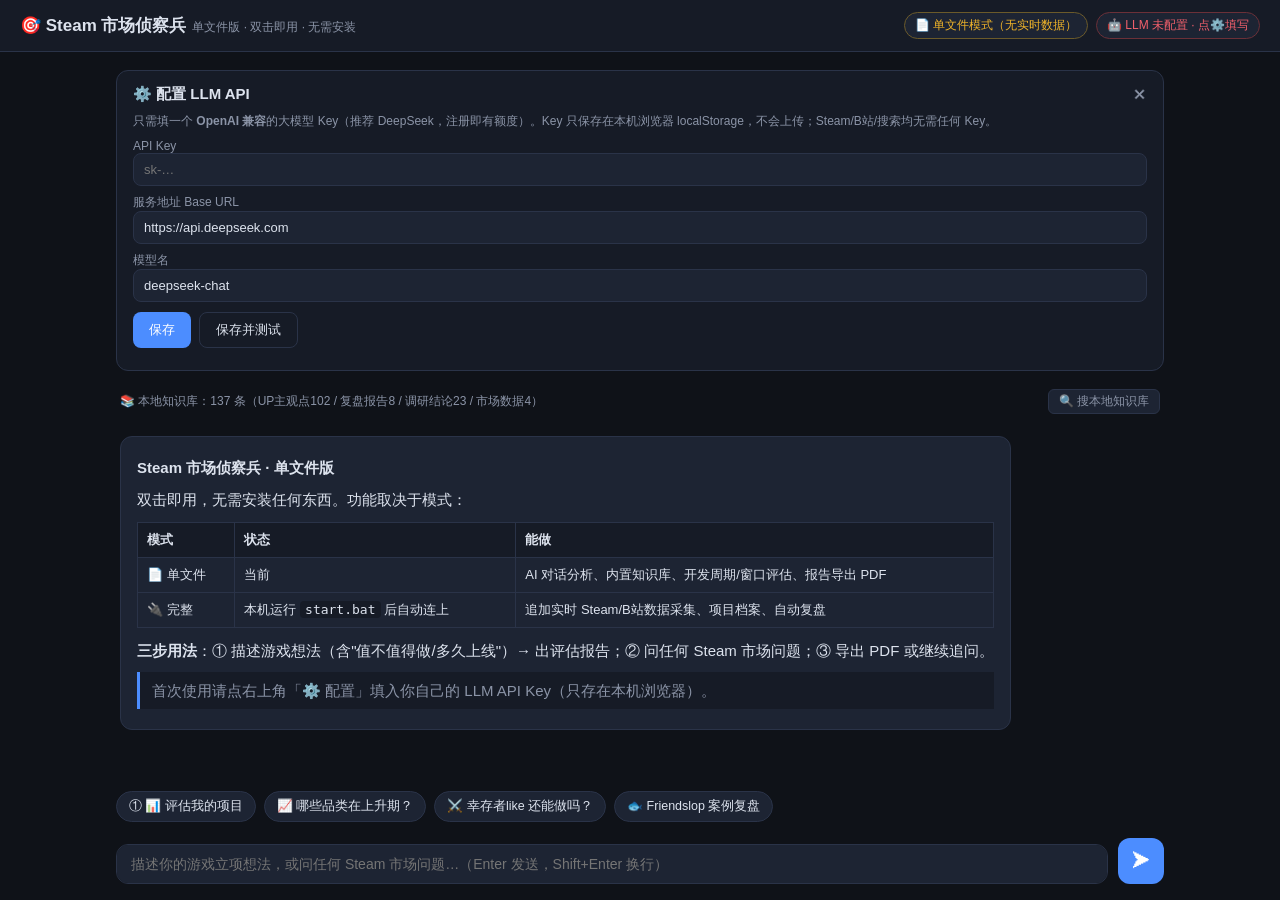
==== commit 1232291e: "feat: 周级甘特图排期（LLM 驱动追问）+ 修复反复追问 【新功能】Demo / 里程碑 周级甘特图 - src/gantt.mjs：确定性排期引擎   人日估算（按品类复杂度系数）× 角色产能" ====
--- a/steam_scout/index.html
+++ b/steam_scout/index.html
@@ -99,7 +99,7 @@
   </div>
 </main>
 <div id="toast"></div>
-<script>window.SEED_KB = [{"content":"【2天卖100万的钓鱼游戏｜Friendslop怎么火、怎么凉、小团队怎么抄】两个瑞典人做的钓鱼游戏《How to Fish》（国区名《渔力全开》），8月20日上Steam，8月22日官宣100万份，同时在线峰值37.4万，好评率94%。\n\n上期《超级变色龙》是零宣发裸发，这期正好相反：立项就每周发短视频、攒Discord、路演找到Landfall（PEAK开发商）投资、4.95美元+4人开黑。\n\n本期五个部分：\n01 它是个啥：把「等鱼上钩」变成物理闹剧\n02 数据怎么看：五层框架，实时在线/销量/直播/破圈/社区\n03 玩家评价：94%好评，技术问题在哪\n04 怎么火的：四个阶","category":"UP主观点","tags":"立项方法论","url":"https://www.bilibili.com/video/BV1X14C6yENE"},{"content":"【单人主创带队、零宣发，16 天狂卖 1000 万份！超级变色龙爆火逻辑拆解】大家好，这期游戏介绍：单人主创带队、零广告投放的派对新游《超级变色龙》！\n上线 16 天销量突破 1000 万份，Steam 峰值 34 万人同时在线，Twitch 千万小时观看、全球主播自发开播。 \n独创涂色拟态躲猫猫玩法，随便玩都能产出爆款短视频切片。\n但火爆背后口碑两极，82.5% 特别好评，国服却大量吐槽服务器、外挂问题。 \n本期完整拆解它的爆火路径、直播裂变逻辑，以及所有独立开发者可以吸取的经验。","category":"UP主观点","tags":"立项方法论","url":"https://www.bilibili.com/video/BV1Jq7H6uEGq"},{"content":"【1 个人、20 天、8000 块宣发、净赚9w：最适合独立游戏开发者研究的案例！《玩具店大整理》怎么做到首周 5000 份+】这期拆一个对个人开发者真正有参考价值的案例：《玩具店大整理》，开发者Shiftmoon一个人、20天开发、8000块宣发预算，8月7日上线Steam首日卖出1832份，五天总销量破5000份，净营收约10万人民币。\n\n和之前拆的Schedule One、PEAK、超级变色龙不同，这期通过完整后台数据——Steam后台、X广告后台、YouTube推广后台、小黑盒执行明细、主播建联记录，每一个动作都能照着做。\n\n我是GABY学姐，想做独立游戏的可以评论区或私信一起聊，社群和资料包都有。","category":"UP主观点","tags":"立项方法论","url":"https://www.bilibili.com/video/BV11vbC6uEVh"},{"content":"【从2万愿望单到450万销量，《PEAK》颠覆认知：揭秘让玩家疯狂买单的“观看式”游戏设计！】一款上线前几乎无人知晓的“组队爬山”游戏，怎么就突然卖了450万份，在线人数干到17万？\n\n今天的游戏市场，一个残酷的问题摆在所有开发者面前：“看起来好玩”和“真的好玩”，哪个才是引爆销量的关键？\n\n本期视频，我们就以《PEAK》为例子，从它“为观众而生”的滑稽物理引擎、趣味失败循环和近距离语音，深度解剖这款“主播友好型”游戏的设计内核。\n串联《幻兽帕鲁》和《Schedule 1》的现象级成功，试图总结出一套面向内容传播的游戏设计方法。\n\n如果你是独立游戏开发者，或者只是单纯好奇这些爆款游戏背后的流量密码","category":"UP主观点","tags":"立项方法论","url":"https://www.bilibili.com/video/BV1EKeHztEXV"},{"content":"【2026 年了，一个人做独立游戏到底还靠不靠谱？】起因是我那个独游群里最近很热闹，从\"用 Unity 还是 Godot\"到“独立游戏商业化”。 \n这期我用数据 + 案例把这件事讲清楚，包括： \n· 2025 Steam 新游 2% vs 98% 的极端分化\n · 独游圈的\"呼吸线 5 万份 / 斩杀线 500 份\"到底是什么 \n· 单人 9.56 亿的 Schedule I 是怎么做出来的（附 Tyler 完整运营时间线）\n · R.E.P.O. / PEAK / 卡带小子 / 苏丹的游戏多案例拆解\n · 首作幸存者偏差\n · 为什么第一款游戏大概率不会","category":"UP主观点","tags":"立项方法论","url":"https://www.bilibili.com/video/BV1ZMoFBKE11"},{"content":"【独立游戏上架Steam全流程：注册开发者+商店页，$100、四张表、三道审核】1、注册开发者 8 步（材料清单 → AppID）\n2、税务 W-8BEN：不勾协定扣 30%，勾了降到 10%\n3、注册段六个坑\n4、商店页 10 步：素材尺寸表（2024.8 起旧尺寸作废）\n5、胶囊红线 / 内容问卷与 AI 披露新口径\n6、过审 ≠ 上线：记得点\"发布为即将推出\"\n7、怎么算\"好\"：头两周破 150 / 四档基准\n8、 资料领取","category":"UP主观点","tags":"立项方法论","url":"https://www.bilibili.com/video/BV198GG6WENp"},{"content":"【每年近2万款新游戏,一半卖不到100份——你的独立游戏点子,到底值不值得做?】每年近两万款新游戏涌上 Steam,近一半卖不到 100 份,新游戏收入中位数只有 249 美元。在动手做一两年之前,怎么先判断你的点子到底值不值得做?\n这期我用发行的视角,拆了三个真正跑出来的小团队——Schedule 1、PEAK、Gamble With Your Friends,看它们立项到底押对了什么;再给你一套动手前就能自查的「立项五问」,加两个零成本的市场测试方法。\n\n时间轴: \n00:00 为什么大家都在纠结立项\n00:50 三个小团队的立项巧思(Schedule 1 / PEAK / GW","category":"UP主观点","tags":"立项方法论","url":"https://www.bilibili.com/video/BV1L6Ex62EeH"},{"content":"【AI时代，一个人做游戏还能赚到钱吗？我研究了Steam、小游戏和3条现实路径】AI时代，一个人做独立游戏、做小游戏，到底还有没有机会？\n 这期视频我结合 Steam、国内小游戏市场、AI 提效案例，聊清楚三个问题：\n 一是机会到底在哪；\n 二是 AI 真正改变了什么、又解决不了什么；\n 三是普通人如果想开始，最现实的三条路应该怎么选。","category":"UP主观点","tags":"立项方法论","url":"https://www.bilibili.com/video/BV1obwuz3EaR"},{"content":"【十年游戏人，我想说.......| 20份行业报告| 15位匿名访谈】你或许痴迷过《原神》的奇幻大陆，为《黑神话》的CG热血沸腾，甚至幻想过亲手打造下一个爆款游戏。但你是否知道，这个看似光鲜的行业背后，藏着怎样惊心动魄的生存法则？\n当全网热炒「游戏主程年薪百万」时，没人告诉你：某大厂项目组连续熬夜三个月，程序员突发心梗送医；当短视频吹嘘「AI画师工作效率翻5倍」时，不会提及头部公司正在批量清算35岁以上原画师。这，才是游戏行业未被美颜的真实面目。\n🎯 三大颠覆认知的行业真相\n🔍 你从未听过的圈内黑话\n💥 独家数据解读\n这不是贩卖焦虑，而是用20份行业报告、15位在职者匿名访","category":"UP主观点","tags":"立项方法论","url":"https://www.bilibili.com/video/BV1BEAGeFE3y"},{"content":"【9 个人，9 个月，首周 100 万套：凭这款\"赌博 + 友尽\"游戏首周净赚 4000 万】2026年5月1日，瑞典9人独立工作室 Tenstack 上线《Gamble With Your Friends》。 \n7 天，100 万套。\nSteam CCU 峰值 4.2 万，登顶全球 8 大主播榜单。\n xQc、Jerma985、ironmouse、alanzoka 集体被这款\"赌博 + 卖队友\"的游戏整破防。 \n\n 本期会用 8 分钟讲清楚： \n① 9 人小团队靠\"三件事\"做出爆款（选品 / 减法 / 定价）\n② 4 阶段传播链怎么从 5/1 烧到 5/12（主播自发 → 销量营销 → 二创裂变","category":"UP主观点","tags":"立项方法论","url":"https://www.bilibili.com/video/BV1SmGE6KEXv"},{"content":"【从EA失败到千万销量：《杀戮尖塔》究竟是如何打磨核心玩法的？】你的独立游戏，到底好不好玩？在投入所有心血之前，你是否也迫切想知道这个问题的答案？ \n\n本期视频，Gaby学姐将深入剖析现象级卡牌游戏《杀戮尖塔》(Slay the Spire) 的成功之路。\n这款游戏在初期营销几乎为零、首发两周仅卖出2200份的情况下，如何通过长达两年的“抢先体验”，最终逆袭斩获千万销量和97%的逆天好评？ \n\n本期内容完全基于其制作人在GDC的精彩分享，为你揭示《杀戮尖塔》打磨核心玩法的3大支柱：\n 🔥 1. 定性用户研究\n📊 2. 定量数据分析\n🧠 3. 核心团队的主观判断\n\n如果","category":"UP主观点","tags":"立项方法论","url":"https://www.bilibili.com/video/BV1rEY5zGEzk"},{"content":"【8 个法国人首周末卖 50 万套，《遥遥西土》是怎么火的？】《遥遥西土》上线 7 天 50 万销量、登顶 Steam 销量榜，8 个法国人怎么做到的？\n 今天不讲它好不好玩——讲一件比好不好玩更重要的事:它怎么火起来的。 \n\n5 个部分拆透: \n1️⃣ 这是个什么游戏？ \n2️⃣ 为啥上头？ \n3️⃣ 8 人团队怎么做出来的？ \n4️⃣ 怎么火起来的？(本期重点) \n5️⃣ 争议我怎么看？","category":"UP主观点","tags":"立项方法论","url":"https://www.bilibili.com/video/BV1GB5763ENz"},{"content":"【2个人，13个月，10万愿望单,首日卖了2.4万份|《放置之路》主创亲述】《放置之路》,2个人花13个月,不追热点,深耕一条没人抢的空缺赛道,零宣发攒下10.4万愿望单,首日卖出2.4万份。\n\n> 本期和主创聊6件事:\n> （1）先看结果:一年时间做出了什么\n> （2）立项:怎么找到\"有需求、没好产品\"的空缺(选品四步法)\n> （3）10万愿望单是怎么攒起来的:三个台阶,一条反常识\n> （4） 一组反常的Demo数据:85%启动率说明了什么\n> （5） 首发爆量之后:当核心向游戏遇到大众玩家\n> （6） 性价比排序:哪些可以直接抄作业","category":"UP主观点","tags":"立项方法论","url":"https://www.bilibili.com/video/BV1wX8y66EhR"},{"content":"【2026游戏公司最缺什么人？AI时代最吃香的4类岗位】2026年，游戏行业还值得进吗？\n一边是全球游戏行业持续裁员，部分传统岗位被AI快速替代；另一边，AI相关岗位却在高速增长，懂游戏又懂AI的复合型人才正在被市场争抢。\n这期视频我会讲清楚4件事：\n哪些游戏岗位正在缩减\n哪些新岗位正在崛起\n什么能力是AI暂时替代不了的\n现在准备入行游戏行业，应该怎么做\n适合观看人群：\n 游戏专业学生、校招生、转行者、游戏策划/美术/程序从业者、关注AI与游戏行业变化的人。","category":"UP主观点","tags":"立项方法论","url":"https://www.bilibili.com/video/BV1YJNMzgETN"},{"content":"【如何快速了解一个行业？| 行业分析框架与数据获取技巧】在这个视频中，我将带你了解如何快速有效地掌握一个行业的核心要素。作为一名战略管理硕士并在大厂工作十多年，我积累了丰富的行业分析经验，今天将分享一些常用的行业分析框架和数据获取方法。\n视频分为三大部分：\n行业分析框架：如何通过PESTEL分析、行业生命周期、价值链分析等工具，全面了解一个行业的外部环境、竞争格局和关键参与者。\n行业分析数据：市场规模、增长趋势、竞争者数据、消费者行为等数据的类型和重要性。你将了解如何通过这些数据评估行业潜力。\n如何获取行业数据：从政府统计、行业报告到数据平台，我将推荐一些可靠","category":"UP主观点","tags":"立项方法论","url":"https://www.bilibili.com/video/BV1JPqpYFEmv"},{"content":"【游戏行业还能入吗？行业发展 | 薪资 | 职业发展 The Future of the Gaming Industry: Industry & Career G】2024年，全球游戏市场的规模预计将达到2000亿美元，而国内市场的竞争日趋激烈。今天，我们将从三个关键维度分析游戏行业的现状和未来：\n\n1、行业发展：我们将深入探讨游戏市场的年增长率、用户增长、收入变化，以及移动游戏和电竞行业的未来趋势。\n2、头部公司发展：腾讯、网易、拳头等巨头在市场中的地位、竞争格局及他们如何应对行业创新压力。\n3、从业者发展：薪资水平、职业发展空间以及如何在行业中保持竞争力，特别是对于年轻从业者而言。\n如果你正在考虑进入游戏行业，或者已经在行业内工作，这个视频将帮助你了解行业的真实","category":"UP主观点","tags":"立项方法论","url":"https://www.bilibili.com/video/BV1RKkbYSEmH"},{"content":"【2025年最强独立游戏〈Schedule One〉深度分析：市场表现、核心玩法、爆火原因、行业启示及独立游戏制作与发行思考 | 独立游戏发行洞察第①期】2025年，一款名为《Schedule One》的独立游戏横空出世，由单人开发者TVGS打造，却在Steam上创下销量登顶、45万玩家同时在线、预估营收2亿美金、98%压倒性好评的惊人纪录！这款游戏究竟有何魔力？\n本期视频将为您提供一份关于《Schedule One》的终极深度分析报告，从五个核心层面，全面拆解它的成功密码：\n市场表现：透过翔实的数据，看懂它惊人的商业爆发力。\n核心玩法：剖析其“模拟经营+动作冒险+黑色幽默”的成瘾性循环，以及超过千万种组合的“混合系统”如何让玩家欲罢不能。\n发行策略：堪称","category":"UP主观点","tags":"立项方法论","url":"https://www.bilibili.com/video/BV1v5uczNEdC"},{"content":"【一年 2 万款新游上 Steam，近一半评测不到 10 条：你的游戏如何被看到？Steam宣发全流程】2025 年 Steam 一年上架 21,299 款新游戏，今年到 9 月中旬已经 18,875 款，平均每天 70 多款。\n这么多游戏，独立游戏凭什么被玩家看到？又怎么把关注变成购买？\n\n这期不拆单个案例，把前两期《玩具店大整理》（1 人、20 天、首周 5000 份）和《放置之路》（2 人、0 元宣发、首 24 小时 2.4 万份）的真实后台放在一起，再对照 Valve 官方对曝光机制的说明，从立项到发售完整捋一遍：\n\n一、先理解 Steam：不卖推荐位，算法 + 人工精选，哪些指标其实不影响曝光\n二","category":"UP主观点","tags":"立项方法论","url":"https://www.bilibili.com/video/BV1JAeb6YEAV"},{"content":"【《明末》羽翼的陨落：首日“差评如潮”！口碑为何崩盘？| 明末 VS 黑悟空，什么才是口碑运营？】2025年7月24日，被誉为“村里第二个大学生”的国风魂类游戏《明末：渊虚之羽》在万众瞩目中登场。首小时在线人数破12万，预售额过亿，IGN打出8分高分，一切似乎都在预示着又一个国产游戏的辉煌。\n然而，风向在24小时内惊天逆转。Steam好评率断崖式暴跌，从“下一个黑神话”沦为“首个退学大学生”的辛辣调侃。这背后，究竟发生了什么？\n\n本期视频将深度剖析《明末》从万丈高楼到口碑崩塌的全过程。我们将探讨：\n① 期望的重负： 《明末》如何在《黑神话》的东风下，被推上神坛？\n② 发行的溃败： 发行商505 Gam","category":"UP主观点","tags":"立项方法论","url":"https://www.bilibili.com/video/BV1nhbNzBEVx"},{"content":"【一个游戏点子，值得你花一年去做吗？独立游戏立项的5个判断｜拆解《Bills Must Be Paid》】你手上有一个想做的游戏，玩法想好了，竞品也看过了，说不定原型都有了。下一步就是把一年时间投进去。投入之前，怎么知道值不值得？\n\n这期用一个真实案例把立项走一遍：《Bills Must Be Paid》，两个人做了七个月，砸存钱罐还账单，72 小时卖出 10 万份，20 天 33 万份。\n\n五个判断，每个都给出方法和数据：\n 第一判断 谁会买\n第二判断 为什么选你\n第三判断 你做得完吗\n第四判断 用什么证明\n第五判断 什么结果会让你改变决定\n\n\n数据来源：SteamDB、Steam 评测接口、How To ","category":"UP主观点","tags":"立项方法论","url":"https://www.bilibili.com/video/BV1RZa86oE7p"},{"content":"【2026 年 Steam 玩家在玩什么？2000 款高在线游戏拆解，小团队立项指南】这期把视角放大：2026 年 1—8 月，Steam 上 2000 款高同时在线峰值的游戏，逐款整理了品类、首发时间、四年同期在线和代表案例，看看能给独立开发者提供什么立项线索。\n\n 五个部分：\n 01 玩家在玩什么——品类权重、前十名单、峰值和持续活跃为什么要分开看\n02 老产品哪些在增长\n03 新品从哪里突围\n04 小团队优先验证什么——三个方向各自的条件与成本，三类需要额外证据的项目\n05 立项前怎么验证\n\n口径说明：PCU 是观察期内的最高同时在线，看爆发高度；持续活跃用同期月均；销量与收入需另查","category":"UP主观点","tags":"立项方法论","url":"https://www.bilibili.com/video/BV1yqYi6bEKK"},{"content":"【steam第③期：【用户心理】为什么你的游戏没人买？从“看到”到“付费”：Steam用户购买决策全拆解】本期【Steam发行指南 03】，我们钻进玩家的大脑，用硬核数据和行为心理学，拆解Steam用户的购买决策全链路：\n本期高能干货：\n 📌 打破刻板印象：Steam不再是英语的天下，简体中文用户已占据30%半壁江山！ \n📌 残酷的用户画像：80%是大学生？还是抓取那37%的“多金社畜”？你的游戏一开始就得选边站。 \n📌 类型锚定（Genre Anchoring）：为什么“创新”有时候是毒药？玩家其实是在找“熟悉的惊喜”。 \n📌 微观战场：胶囊图的生死权、鼠标悬停的秘密、以及截图排序的黄金法则。","category":"UP主观点","tags":"立项方法论","url":"https://www.bilibili.com/video/BV1NcSiBAEuf"},{"content":"【独立游戏Steam愿望单全攻略：愿望单从0到1万怎么攒？Steam发售前最重要的一件事】2025年Steam上线了20282款新游戏，最后拿到1000+评测的只有608款，成功率3%。而在发售之前，最能提前预判你在哪一边的信号，就是愿望单。\n这期讨论\"愿望单如何从0攒起来\"：\n▸ 愿望单为什么值钱？\n ▸ 攒到多少算及格？\n ▸ 从0到1000怎么做？\n ▸ 从1000到1万怎么做？\n ▸ 哪些是瞎忙，为什么基本没用？\n数据来源：Chris Zukowski年度统计、GameDiscoverCo 2024–2025转化报告、VGI愿望单报告，案例含《Tiny Glade》《Word Play","category":"UP主观点","tags":"立项方法论","url":"https://www.bilibili.com/video/BV1huKP65E3G"},{"content":"【TapTap独立游戏发行终极指南：零分成+4400万MAU，如何复制《元气骑士》神话？】[🔍 报告完整文档库] https://developer.taptap.cn/docs/community/stages/  \n\n■ 本期深度解构：  \n✅ TapTap核心机制：为什么“零分成+不联运”让中小团队收入翻倍？（2024年平台营收13亿数据验证）  \n✅ 生死线预警：中国大陆版号/软著/ICP备案避坑指南\n✅ 爆款案例拆解：《元气骑士》如何用TapTap社区实现200万预约+5年长线运营？  \n✅ 开发者亲测：从账号认证→游戏上架→首页推荐的全流程SOP（含素材审核雷区清单）  \n\n■ 关","category":"UP主观点","tags":"立项方法论","url":"https://www.bilibili.com/video/BV1CZ76z2Edg"},{"content":"【万字拆解《逃离鸭科夫》：200万销量与30万在线，5人团队如何引爆全球？】《逃离鸭科夫》(Escape from Duckov) 无疑是2025年最大的惊喜。发售首周销量破100万，峰值在线超30万，Steam好评如潮 (96%+)——它刷新了国产独立游戏的记录。\n但它为什么能火？是因为“鸭子”的Meme梗，还是B站的强力推广？\n本期视频，我们将从商业数据、营销策略、游戏设计和开发历程四个角度，深度拆解这款现象级爆款。\n我们将探讨：\n为什么砍掉PVP，改成PVE，是它最天才的设计？\nB站作为发行商，如何利用“三位一体”的优势引爆流量？\n仅5人的Team Soda（碳酸小队）是如","category":"UP主观点","tags":"立项方法论","url":"https://www.bilibili.com/video/BV1VnyZBcEiE"},{"content":"【4228 款挤一周，中位数只有 806 个愿望单：Steam 新品节，独立游戏开发者可以怎么做?】这一届 Steam 新品节,4228 款 demo 挤在同一周,三年翻了近 5 倍。但真实数据来看:一个普通游戏一周净增愿望单的中位数只有 806 个,三分之二的项目都挤在最低两档。\n这期我用一手数据 + 这届真实榜单,把三件事:\n ① 新品节到底多重要、今年又有多难;\n ② 什么样才算\"做得好\"——四档标准,以及那个相关性高达 0.825 的预测指标;\n ③ 具体该怎么做——算法到底在看什么、四个必须要做的事情、一条能照着做的时间轴,还有几条规则红线。","category":"UP主观点","tags":"立项方法论","url":"https://www.bilibili.com/video/BV13ijt6gEue"},{"content":"【🔥【独立游戏发行必看】Steam 发行全攻略！附发行流程/愿望单  / 持续运营干货】本期视频深度解析Steam 独立游戏发行全流程，从平台底层逻辑到实战运营策略，手把手教你突破流量红海！\n\n核心内容速览：\n1、Steam 平台深度洞察（2025 最新数据）\n1.7 亿月活、4027 万同时在线用户，新游戏年增 33%，竞争激烈下如何让玩家 “看见你”？\n用户决策密码：评分、愿望单、KOL 推荐、促销折扣的底层影响机制。\n热门品类揭秘：恐怖 / 模拟 / 叙事游戏为何更容易突围？中美 7500 万 + 用户市场如何精准触达？\n\n2、从 0 到 1 发行实战指南\n上架准备：Steamwork","category":"UP主观点","tags":"立项方法论","url":"https://www.bilibili.com/video/BV1Fb5czWEmK"},{"content":"【独立游戏团队怎么做推广？买量、KOL、平台资源，哪条最适合小团队？】很多独立游戏团队做推广时，第一反应就是买量\n但问题是：现在 Google、Meta、TikTok、AppLovin、Unity 的获客成本越来越高，2 万块预算可能根本跑不出有效模型。\n这期视频，我会用 6 分钟讲清楚：\n1、游戏推广到底有哪几条路\n2、独立团队为什么不能只靠买量\n3、内容种草和平台官方资源该怎么用\n4、Google Play Games Level Up 是什么\n5、Level Up 对独立团队为什么值得关注\n6、还有哪些免费资源可以顺手用起来\n适合独立游戏开发者、小团队发行、出海游戏项","category":"UP主观点","tags":"立项方法论","url":"https://www.bilibili.com/video/BV1SDLz6vErw"},{"content":"【steam第②期：【算法黑盒】你的游戏为什么没人看？Steam流量底层逻辑全复盘】Part 1 核心逻辑： 为什么Steam没有任何付费推广渠道？\nPart 2 输入参数： 算法眼里的核心指标（销量 vs 标签）\nPart 3 流量池： 探索队列与“更多类似产品”是如何工作的？\nPart 4 官方辟谣： 愿望单、好评率与本地化的真实权重。","category":"UP主观点","tags":"立项方法论","url":"https://www.bilibili.com/video/BV1QMUMBfEPZ"},{"content":"【扒了 3556 条大厂 JD，我整理了一份《2026 游戏行业劝退/劝进指南》】2026 年，游戏行业到底缺不缺人？ 为\n爬取并人肉分析了腾讯 IEG、网易游戏、米哈游三家头部大厂共计 3556 条官方招聘需求（JD）。\n看四个维度的问题：\n岗位结构表：大厂把钱到底投在了哪里？\n入行劝退/劝进表：程序/美术/策划/运营，你的能力在大厂眼里属于哪一档？\n城市策略表：广州、深圳、上海、杭州，选哪座城决定了你的天花板。\n90天行动清单：如何用三个月把自己伪装成“能交付”的人。","category":"UP主观点","tags":"立项方法论","url":"https://www.bilibili.com/video/BV1Nh64BEEMc"},{"content":"【steam第④期 | 【发售前筹备】Steam愿望单=销量？从商店页优化→新品节爆发的《预热手册》】本期视频是《独立游戏发行实战》系列的第4期，直接拆解发售前预热的核心事项。从长达两年的Roadmap规划，到Steam商店页的“黄金1.5秒”，再到如何利用新品节（Next Fest）实现流量爆发。\n📅 24个月的生命线：从播种期到收割期，每个阶段必须做对哪些事？\n📈 愿望单的数学题：首周转化率与首年销量的法则。\n🛍️ 商店页优化：如何利用“黄金1.5秒”抓住玩家眼球？标签策略如何影响算法推荐？\n🔥 流量实战：B站/抖音的种草逻辑 vs Steam新品节的Demo策略。","category":"UP主观点","tags":"立项方法论","url":"https://www.bilibili.com/video/BV1m7mwBvEUP"},{"content":"【20万字知识库硬核拆解！独立游戏全平台宣发Skills清单：竞品分析/发行节奏/Steam执行/短视频/KOL（附Schedule 1实操】Hello大家好，我是Gaby学姐！👋\n很多开发者呕心沥血做出了好玩的游戏，却在\"怎么卖出去\"这一步踩了无数坑。这期视频，我把过去十年的游戏发行经验做了彻底提纯，整理成一套可以直接落地的「独立游戏发行Skills清单」，覆盖从立项到长尾运营的完整宣发链路。\n无论你是刚入行的独立开发者，还是想系统补齐宣发短板的团队，这套体系都能帮你理清思路、少走弯路。","category":"UP主观点","tags":"立项方法论","url":"https://www.bilibili.com/video/BV11pSUBvE7B"},{"content":"【独立游戏发行｜要做对的4件事（上）：数据化市场洞察×用户获取引入】■ 本期解决开发者核心痛点：  \n✅ 市场扫描雷区：如何用PESTEL+SWOT双模型避开“伪蓝海”？\n✅竞品穿透术：构建四维分析矩阵（产品/运营/数据/用户），拆解差异化定位  \n✅ 玩家需求陷阱：3步验证核心需求真伪  \n✅ USP黄金公式 \n✅ 研发生死协同\n✅ 用户增长爆破术（预注册技巧×高转化素材×内容营销）\n\n■ 关键方法论工具：  \n▸ 用户画像动态迭代模型（从假设→验证→迭代）  \n▸ 竞品数据追踪清单（Sensor Tower/点点数据实操）  \n▸ USP价值主张画布    \n\n[🔍 ","category":"UP主观点","tags":"立项方法论","url":"https://www.bilibili.com/video/BV1MhMbzPEDX"},{"content":"【游戏运营新人必看： 职能全解析 | 稀缺的2类人才 | 4个基本认知 | Game Operations：What Do Publishers do?】本期视频深度解析游戏运营的核心职能与发行策略！\n1、游戏运营的“八爪鱼”职能：从发行制作人统筹全局，到数据分析、商业化设计、社区管理，拆解每个岗位如何联动影响游戏成败。\n2、《燕云十六声》发行策略全复盘：\n（1）从“中国首款3A武侠”到“国风开放世界RPG”的定位调整。\n（2）如何通过实机PV、国风元素、武术动作设计精准传递卖点？\n（3）数据揭秘：定位调整后的百度指数飙升200%，玩家口碑逆转！\n3、市场上最稀缺的运营人才\n4、必备四大基础认知：精准用户定位、产品差异化传递、商业化与留存平衡、持续迭代的“","category":"UP主观点","tags":"立项方法论","url":"https://www.bilibili.com/video/BV1fENSerEQQ"},{"content":"【扒了Steam Top 100数据：2025年，谁在亏本赚吆喝？谁在闷声发大财？玩家的真实品类偏好】2025年，Steam同时在线人数突破4120万，日均56款新游上架。 我花时间扒了2025年Steam Top 100的后台数据，清洗了上万条评论，横跨2023-2025三年维度，只为搞清楚一件事情： 到底是谁在亏本赚吆喝？又是谁，在没人注意的角落闷声发大财？","category":"UP主观点","tags":"立项方法论","url":"https://www.bilibili.com/video/BV1eFvYBNEGm"},{"content":"【当我们聊全球游戏发行，应该了解什么？】从底层逻辑拆解全球发行的核心框架，涵盖三大核心步骤：市场基础适配性分析、目标用户精准定位、本地化发行策略制定。\n结合 2025 年最新数据，深度解析全球 1877 亿美元市场规模下的区域差异（如美国 400 亿 + 收入市场、东南亚 4 亿 + 用户红利）、品类趋势（轻度休闲化加剧）及实战案例（Pokemon 卡牌全球破亿收入策略、Steam 中美用户决策差异）。\n无论是主机、PC 还是移动端，从市场规模到用户画像，从宣发渠道到本地化技巧，一站式掌握全球发行的底层逻辑与前沿玩法，助力产品精准触达目标市场，","category":"UP主观点","tags":"立项方法论","url":"https://www.bilibili.com/video/BV1CuLczFEbD"},{"content":"【9 月 TOP 独立游戏观察 &10 月新作前瞻｜三只猴子卖了 100 万，裁缝店收获 97.8% 好评】这期聊 9 月 Steam 上卖得最好的独立游戏，再看看 10 月有哪些新作值得等。\n\n9 月：三只猴子拆炸弹的《BOMBANANA!》前 10 天卖了 100 万份，做衣服的《Dressmaker》拿到 97.8% 好评，还有 Dimraeth、地城拓荒、Welcome to Elderfield、Wanderburg。\n10 月：越过山丘、Deep Dish Dungeon、Emberville、我们曾到此：明日遗踪、银松镇、Permafrost，发售日期和 Demo 评价都在视频里。","category":"UP主观点","tags":"立项方法论","url":"https://www.bilibili.com/video/BV1PCan6jEuY"},{"content":"【Steam 新品节 Demo 上传全流程：3 个日期、3 步实操、5 周宣发】10 月 Steam 新品节 10 月 19 号开幕，但真正的 deadline 是 9 月 14 号。这期讲已经报上名的人，怎么在剩下几天把 Demo 传上去、传对，以及传完之后五周每周干什么。\n\n先看数据：今年 6 月新品节有 4382 个 Demo 参展，比去年多 66%，三年翻了五倍；2 月那届中位数游戏一周只拿到 200 个愿望单，前 10% 约 3000，前 1% 三万起步。窗口越来越大，也越来越挤。\n\n本期内容：\n01  三个日期：9.14 媒体预览线、9.28 最后期限、10.19 开幕\n","category":"UP主观点","tags":"立项方法论","url":"https://www.bilibili.com/video/BV13wtm6sEiE"},{"content":"【0成本DIY独立游戏营销，如何获取大量愿望单？| 独立游戏发行 | 独立游戏开发者发行攻略】你是否也曾经：游戏上架Steam，发了几条推，然后就……没有然后了？😭\n这支视频就是为你准备的——\n从定位受众到撰写游戏核心信息，从搭建粉丝社群到每日一小时营销计划，\n我们用一张脑图，拆解游戏发售前后的全周期推广策略。\n适合所有独立游戏开发者、小型团队，或是刚起步的内容创作者。✨\n📌 本视频内容涵盖：\n✅ 如何精准定义你的游戏受众\n✅ 游戏核心信息的撰写模板\n✅ 粉丝社群搭建与维护原则\n✅ 每日一小时营销任务表\n✅ 发售后的持续推广与问题排查🎮","category":"UP主观点","tags":"立项方法论","url":"https://www.bilibili.com/video/BV1xkswzfEAU"},{"content":"【steam第①期：【宏观市场】4100万在线 vs 每天“阵亡”56款：Steam 2025残酷“大逃杀” | 独立游戏 Ep.1】2025年的Steam：4120万玩家同时在线，110亿美金的巨大市场...\n另一面，是每天56款新游戏上架，和不到5000美金的收入中位数。\n本期我将为你拆解Steam 2025年的宏观数据，揭示“希望”与“绝望”并存的真相。\n在这个视频里，你将知道：\nPCU、MAU、总收入的爆炸性增长，对我们开发者到底意味着什么？\n为什么说“新游戏的增长速度，已经远远超过了玩家的增长速度”？\n为什么“做个好游戏”在今天，仅仅是拿到了“参赛门票”？\n下期预告：【Steam的“算法”黑盒】—— 平台规则大揭秘，你的游戏到","category":"UP主观点","tags":"立项方法论","url":"https://www.bilibili.com/video/BV1AHCDBWE6p"},{"content":"【到底怎么才能进游戏行业？| 万字长文| 10年从业人员手把手教学】10年游戏人实操经验~\n附书籍、课程、垂媒社区推荐，小游戏大赛/game jam/UGC参赛建议，健康管理建议等。","category":"UP主观点","tags":"立项方法论","url":"https://www.bilibili.com/video/BV1XvZBY1EA7"},{"content":"【一个人做了1年的物理破坏沙盒，终于发预告了！BonkLab-第一人称体素物理破坏沙盒】这是我一个人独立开发了一年的游戏——《BonkLab》。\n它是一款第一人称体素物理破坏沙盒：\n你可以射击、点燃、爆破、碾压实验体，也可以利用油桶、载具和各种物理道具，制造一场不断扩大的连锁灾难。\n游戏中的实验体可以被逐块破坏，火焰会自行蔓延，大量布娃娃能够同时碰撞、燃烧和飞向空中。\n这是《BonkLab》的第一支正式预告片。游戏目前已经上线 Steam 商店页，感兴趣的话欢迎加入愿望单，也非常想听听大家对游戏的建议。\n\nSteam 商店页搜索【BonkLab】添加愿望单\n\n你负责开火，物理负责失控。","category":"UP主观点","tags":"立项方法论","url":"https://www.bilibili.com/video/BV1AMux6KE4o"},{"content":"【从夯到拉？ 2025 小团队独立游戏 年度盘点！！从丝之歌到香蕉神教，46万在线的背后是玩法的胜利还是概念的狂欢？】2025年，Steam 独立游戏的天花板被彻底掀翻了。 从 2023 年的《致命公司》24万在线，到 2025 年《空洞骑士：丝之歌》与《Schedule I》双双突破 45万大关，小团队不再只是 T2/T3 梯队的黑马，而是直接杀入 Top 10 与 3A 大作贴身肉搏。\n本期视频，我们将深度复盘 2025 年 Steam 独立游戏市场的“两极分化”与“概念为王”现象。我们以 Peak CCU（在线峰值）为硬指标，将今年的爆款分为 T0、T1、T2 三个梯队进行拆解。","category":"UP主观点","tags":"立项方法论","url":"https://www.bilibili.com/video/BV1sNiYBRE1s"},{"content":"【STEAM第5期【KOL引爆】：没钱买量，如何撬动主播和UP主帮你带货？】《Lethal Company》营销预算为0，却靠主播卖出千万份；《Balatro》靠打击感让头部主播尖叫。 \n📧 本期内容：\n为什么你的游戏没人播？（除了不好玩，可能是你找错了人）\n告别石沉大海：让主播无法拒绝的“3秒邮件”模板。\n产品设计：如何像《Balatro》一样把“梗”写进代码里？\n实战工具：去哪里挖出那些忠诚度极高的中腰部主播？","category":"UP主观点","tags":"立项方法论","url":"https://www.bilibili.com/video/BV14ZmeBtE4Q"},{"content":"【游戏行业入行指南 | 行业现状 | 产业链分析| 职业角色 | 怎么入行🎮】👋 大家好，今天我们聊一聊：游戏行业入行指南。\n游戏行业，到底有多赚钱？2024年全球市场规模将超过2000亿美元。你是不是觉得入行就能拿高薪、做热门游戏？以前网上提到的100个月的年终奖是不是真的？\n你可能听说过“游戏研发”“游戏发行”这些概念，但整个游戏产业链是怎么运转的？你如果想加入游戏行业，你应该怎么找到自己的定位？\n我在游戏行业从业10年，负责过10款+游戏的发行与推广，今天带你看懂整个游戏产业链！\n🎯 核心问题：\n产业链：游戏从创意到用户的完整路径是什么？\n职位角色：行业里的各个角色具体做什么","category":"UP主观点","tags":"立项方法论","url":"https://www.bilibili.com/video/BV1yfqZYuERv"},{"content":"【游戏设计入门（1）：从创意到原型，如何打造一款成功的游戏？】在这期视频中，我们将深入探讨游戏设计的核心要素。\n从游戏的定义、分类，到如何创造游戏中的“乐趣”，再到设计一个令人上瘾的游戏体验，我们将逐一解析。\n如何通过明确的游戏规则、适度的挑战与奖励机制、以及丰富的玩家选择，来打造一个让玩家沉浸其中的世界。\n\n视频中还会详细讲解游戏创意的来源，包括如何从其他游戏、电影、历史、甚至自然界中汲取灵感。此外，我们还会讨论游戏创意如何在团队合作和头脑风暴中得到完善，以及如何通过原型开发来快速验证一个创意是否可行。\n\n最后，我们将分享如何将这些创意转化为实际的游戏原型，以确保","category":"UP主观点","tags":"立项方法论","url":"https://www.bilibili.com/video/BV1Jh6dYhEAM"},{"content":"【8 个品类 2614 款新游数据，三步看清一个赛道 | 上线一周只有 123 个愿望单，是宣传没做好 OR 立项有问题？】用 8 个 Steam 品类、2614 款近两年新游戏的数据，拆成三步来回答：\n① 玩家在买新游戏，还是守着老游戏（最近一年评测里老游戏占多少）\n② 新品做出来的有多少、是谁（千评新品 ÷ 样本数，再看名单）\n③ 进场的新品是不是越来越多（近 3 个月月均 ÷ 前 12 个月月均）\n\n数据说明：2026-09-30 批次，统计 2024-09-30 之后首发、评测 ≥10 条的付费新品；「新品」为宽口径，评测份额不等于玩家数或销售额；千评只是观察门槛，不代表盈利。\n\n上两期：《一年 2 万款新游上 Ste","category":"UP主观点","tags":"立项方法论","url":"https://www.bilibili.com/video/BV1mSp56yEHV"},{"content":"【我做了一个 Web 原生体素编辑器｜VoxelBean MVP 上线！！欢迎体验】VoxelBean 首个 MVP 版本正式发布 🎉\n这是一个完全基于 Web 技术构建的体素编辑器，目标是打造新一代 Web 原生创作工具——从建模、编辑到导出游戏资产，全流程在浏览器中完成。\n本次版本已经完整实现核心功能，包括：\n🧱 核心能力\nWebGPU 架构 + 实时 PBR 渲染\n绘制 / 擦除 / 填充 / 取色 全套编辑工具\n256 色调色板 + 材质属性管理\n📦 导入与导出\n支持 VOX / OBJ / GLTF 2.0\nGreedy Mesh 网格优化\n可自定义导出参数（比例 / Pivo","category":"UP主观点","tags":"立项方法论","url":"https://www.bilibili.com/video/BV11WFUzcEPG"},{"content":"【Steam 新品节到底值不值得参加？2025 数据复盘 + 成功案例 + 2026 实战指南】本期视频用 2025 年三届 Steam 新品节的数据，拆解哪些游戏真正跑出来、哪些默默无闻，并重点分析《Half Sword》这个案例——它如何靠 Demo 设计、传播属性和节奏卡位，在新品节期间实现愿望单与关注度跃迁。\n你将看到：\n✔ Steam 新品节到底在推什么\n ✔ 2025 年新品节的三大现象\n ✔ 哪三类游戏最容易赢\n ✔ Half Sword 的 Demo 为什么天然适合传播\n ✔ 独立团队常见翻车点\n ✔ 新品节 SOP 作战流程\n ✔ Demo 与商店页优化 Checklist\n ✔ ","category":"UP主观点","tags":"立项方法论","url":"https://www.bilibili.com/video/BV1s4cFzZESp"},{"content":"【焦虑迷茫的时候看看...| 《斯坦福大学人生设计课》| 6大自测工具评论区领取】‼️领英数据显示中国超2亿职场人正在经历：\n→ 用跳槽解决本应重构的\"锚问题\"\n→ 在价值观冲突中持续内耗\n→ 误把娱乐缺失当工作能力问题\n\n斯坦福d.school研发的【人生设计仪表盘】已帮助全球370万用户：\n✅ 2周定位能量黑洞区域\n✅ 4周建立抗风险职业体系\n✅ 6个月实现工作满意度翻倍\n\n👇评论区获取：\n❶ 6大工具量表\n❷ 工作观/人生观冲突检测器\n❸ 心流时刻智能分析模块\n#职业规划 #自我提升 #人生设计","category":"UP主观点","tags":"立项方法论","url":"https://www.bilibili.com/video/BV1s2XZYGEFv"},{"content":"【独立游戏 发行 | 要做对的4件事情（下）：游戏生态构建与用户全周期运营指南】当游戏完成用户导入后，运营重心将转向深度留存、生态构建与价值转化。本指南系统化拆解游戏长线运营的核心支柱：\n1、用户粘性引擎\n分层留存策略：早期留存（D1-D7）聚焦核心玩法验证与目标激励，长期留存（D7+）依赖内容迭代、社交资产与经济系统平衡\n关键指标解读：D1（初体验质量）、D7（核心玩法认可）、D30（生态可持续性）\n同期群分析法精准评估策略有效性\n2、LiveOps 实时运营体系\n活动设计七原则：规律周期、节日联动、复用框架、数据驱动迭代\n版本更新三级节奏（大型资料片/中型版本/热修补丁）\n敏捷闭","category":"UP主观点","tags":"立项方法论","url":"https://www.bilibili.com/video/BV1uFgfz9ENG"},{"content":"【游戏设计入门（2）：游戏行业岗位介绍 | Full Game Design & Art Process: From Concept to Execution】在本视频中，我们详细讲解了游戏策划岗位的各个细分角色与职责，包括系统策划、关卡策划、数值策划、文案策划等核心工作。从《战神2018》中的实际案例出发，我们分析了每个策划岗位在设计过程中所扮演的关键角色及如何与其他团队协作，确保游戏体验的连贯性和深度。此外，我们还深入探讨了美术设计的环节，如何通过原画、3D建模、场景设计等手段将策划思路转化为游戏中的视觉效果，从而打造出震撼的游戏世界。\n\n通过实际案例和具体步骤，本视频为想了解游戏开发全过程的观众提供了清晰的指导，适合游戏爱好者、从业者及有志加入游戏行业的朋","category":"UP主观点","tags":"立项方法论","url":"https://www.bilibili.com/video/BV1HScaeXEHq"},{"content":"【4个精力管理+时间管理工具 | 每周工作60小时 | 每天健身1小时坚持10年 | 兼职UP|自我成长】真正的效率不是把自己变成机器人， 而是找到最省力的方式拿到结果。 \n试试这4个「偷懒却高效」的方法， \n你会发现：原来留出时间躺平， 才是持续高产出的终极秘密..","category":"UP主观点","tags":"立项方法论","url":"https://www.bilibili.com/video/BV1bUQxYoEWn"},{"content":"【《黑神话：悟空》，就是我的年度最佳游戏 | How Black Myth: Wukong Went from Failure to Triumph?】《黑神话：悟空》自2018年发布首支预告片以来，便吸引了全球玩家的关注。2024年，这款国产3A大作成功登顶TGA年度最佳动作游戏，并在短短半年内突破2000万销量，成为中国游戏行业的传奇之作。\n\n这段成功的背后，是冯骥和他的团队从2004年起，经历了无数的起伏与挑战。从早期的《斗战神》到“游戏科学”的成立，他们走过了从失败到成功的艰难路程。冯骥和他的团队坚定地走在自己选定的路上，凭借对游戏的热爱、对创作的执着和对时机的精准把握，最终创造出《黑神话：悟空》，让世界看到中国游戏的新高度。\n\n本视频将带你回顾","category":"UP主观点","tags":"立项方法论","url":"https://www.bilibili.com/video/BV1Ejc3eREm5"},{"content":"【市场复盘 2026-10-15 12:48:08】\nSteam 热销榜 Top5：使命召唤®：现代战争® 4、影之刃零、影之刃零、使命召唤®：现代战争® 4、Grand Theft Auto V 增强版；新品 10 款。\n- 热销: 使命召唤®：现代战争® 4\n- 热销: 影之刃零\n- 热销: 影之刃零\n- 热销: 使命召唤®：现代战争® 4\n- 热销: Grand Theft Auto V 增强版（-56%）","category":"复盘报告","tags":"市场复盘","url":""},{"content":"【市场复盘 2026-10-16 17:13:48】\nSteam 热销榜变动：1 款新进榜；新品榜 10 款；即将推出 10 款。\n- 热销: 使命召唤®：现代战争® 4\n- 热销: 影之刃零\n- 热销: EA SPORTS FC™ 27\n- 热销: 赛博朋克 2077（-70%）\n- 热销: Wallpaper Engine：壁纸引擎\n\nLLM 复盘要点：\n10月16日Steam热销榜仅1款新进，头部固化明显：COD MW4、FC27、赛博朋克2077（-70%）、Wallpaper Engine占据，说明3A年货、折扣老作与常青工具仍是流量黑洞；影之刃零入榜，是国产动作少见的热度信号。新品榜、即将推出各10款，供给密集，但热销新进仅1款，独立新品突围窗口很窄。\n\n对独立立项：避免正面撞车FPS/体育年货/开放世界；优先做低成本高辨识度、短循环强反馈、可长线运营或工具化产品。影之刃零验证了武侠/动作需求，但需控制规模，可转向类魂小品、横版动作或动作+肉鸽。赛博朋克大折说明玩家价格敏感，首发定价与折扣节奏要早规划。\n\n值得盯：国产武侠/动作、类幸存者/背包肉鸽、合作恐怖、模拟经营/自动化、低价个性化工具（壁纸/效率）。下一步重点看新品榜中哪些独立标签能转化为愿望单与首周热销。","category":"复盘报告","tags":"市场复盘","url":""},{"content":"【市场复盘 2026-10-16 17:27:28】\nSteam 热销榜变动：0 款新进榜；新品榜 10 款；即将推出 10 款。\n- 热销: 使命召唤®：现代战争® 4\n- 热销: 影之刃零\n- 热销: EA SPORTS FC™ 27\n- 热销: 赛博朋克 2077（-70%）\n- 热销: Wallpaper Engine：壁纸引擎\n\nLLM 复盘要点：\n本次热销榜0款新进，榜单高度固化：使命召唤、FC、影之刃零等大IP与高规格产品霸榜；赛博朋克2077靠-70%折扣回榜，Wallpaper Engine持续常驻。新品榜与即将推出各10款，供给不缺，但未转化为热销，说明曝光与转化门槛仍高。\n\n对独立游戏立项：避开3A年货与体育大作档期，首发硬冲热销不现实，应更重愿望单、Demo、社区运营与折扣长尾；差异化题材、低配置高复玩更易突围。\n\n值得盯：国产动作/武侠、模拟经营与Roguelike、工具/创意工坊型产品，以及承接折扣流量的中小体量RPG。Steam客服、蒸汽平台、Watt Toolkit等新闻露出，也提示中国渠道、网络工具与合规服务需求仍在。","category":"复盘报告","tags":"市场复盘","url":""},{"content":"【市场复盘 2026-10-19 14:21:16】\nSteam 热销榜变动：1 款新进榜；新品榜 10 款；即将推出 10 款。\n- 热销: 使命召唤®：现代战争® 4\n- 热销: 影之刃零\n- 热销: Wallpaper Engine：壁纸引擎（24h峰值 116313）\n- 热销: 赛博朋克 2077（-70%）\n- 热销: ForgeTax\n\nLLM 复盘要点：\n**10/19 Steam 复盘**\n\n**变化**：热销榜只有 1 款新进榜，结构没有变化：榜单头部由《使命召唤：现代战争 4》和《影之刃零》这类高预算、强宣发的动作产品占据；《赛博朋克 2077》以 -70% 的折扣长期留在榜单上，说明老牌 3A 正靠深度折扣占据中长尾需求；《Wallpaper Engine》24 小时峰值达到 116,313，再次印证“工具型、氛围型”产品具备近乎平台级的常驻粘性。新品榜和即将推出的产品各有 10 款，供给端并不少，但缺少能把现有榜单结构打乱的产品。新闻流中只有 Steam 官方页面类标题，没有有效信号，本期只依据榜单判断。\n\n**对独立立项的意义**：第一，价格空间正被两头挤压：头部 3A 以折扣价下探，常驻工具以极低单价抢占时长；独立产品若再挤进“中等体量动作”赛道，获客成本和制作成本会同时偏高。第二，榜单逻辑更看重“可演示的差异化”，高预算动作有画面优势，独立团队需要在机制、氛围或社交传播点上做到一眼可辨，而不该靠内容量取胜。第三，新品榜每周 10 款，曝光窗口短，立项时就该把 Demo、社区和发行节奏当作产品的一部分来设计。\n\n**值得盯的品类**：轻量工具与氛围类（桌面陪伴、挂机、生成器），因为长尾留存已被验证；中低成本的 Roguelite、模拟经营与“短局+可重复”的结构，因为符合折扣敏感期用户的决策习惯；带明确中国或东方美术标签的动作小体量作品，可借《影之刃零》抬升的关注度实现低成本导流，但要避开正面对比。","category":"复盘报告","tags":"市场复盘","url":""},{"content":"【市场复盘 2026-11-17 13:37:16】\nSteam 热销榜变动：4 款新进榜；新品榜 10 款；即将推出 10 款。\n- 热销: 影之刃零（24h峰值 279837）\n- 热销: 转运军团 - Slotbound（24h峰值 22526）（-10%）\n- 热销: 我带过的最差一届（-35%）\n- 热销: 天国：拯救2（-67%）\n- 热销: 深空当铺：可能是偷的\n\nLLM 复盘要点：\n**市场复盘要点（2026-11-17）**\n\n榜单呈“一头一尾”结构：影之刃零单款24h峰值近28万，几乎吸走全部注意力；虽有4款新进榜，腰部产品却明显缺乏承接。衰减端同样剧烈——天国：拯救2 -67%、我带过的最差一届 -35%。这意味着当前流量分配下，新品首周窗口极短，靠后续更新挽回的余地正在收窄。唯一逆势稳住的是 Slotbound（2.25万，仅-10%），说明“老虎机随机性+构筑成长”的混合配方即便被大作挤压，仍有独立生存位。\n\n对立项的含义有三点：主动错峰，避免与大作同日；把高辨识度机制放在题材之前，纯题材差异很难在榜上停留；首发即规划折扣与内容更新节奏，两周内拿不到二次曝光基本判死。\n\n值得关注的品类：赌博/老虎机机制+roguelike构筑；小店经营+叙事（深空当铺这类荒诞题材）；教师、职场等轻管理模拟。\n\n（新闻标题为平台常规引导页，无实质市场信号。）","category":"复盘报告","tags":"市场复盘","url":""},{"content":"【市场复盘 2026-11-20 17:18:39】\nSteam 热销榜变动：2 款新进榜；新品榜 10 款；即将推出 10 款。\n- 热销: 双人成行（24h峰值 11064）（-80%）\n- 热销: 影之刃零（24h峰值 223670）\n- 热销: EA SPORTS FC™ 27（-50%）\n- 热销: 我带过的最差一届（-35%）\n- 热销: 转运军团 - Slotbound（-10%）\n\nLLM 复盘要点：\n**市场复盘要点（2026-11-20）**\n\n**变化**：热销榜 2 款新进、10 款新品、10 款即将推出，供给端明显加密，但头部集中度反而上升——影之刃零 24h 峰值 223,670，是唯一量级碾压级产品；其余在榜产品全线负增长：双人成行 -80%、EA SPORTS FC 27 -50%、我带过的最差一届 -35%、Slotbound -10%。双人成行的 -80% 说明合作类老品的峰值完全由折扣和事件驱动，退潮极快；FC 27 腰斩印证年货体育的季节窗口已关闭。需注意本次抓取的“新闻”全是 Steam/蒸汽平台登录页与欢迎页，属无效噪音，不能当信号用。\n\n**对立项的意义**：第一，不要把首周峰值当作立项依据，峰值越陡衰减越狠，中小团队应把预算压在留存和更新节奏上。第二，避开 3A 与话题作的发行窗口，影之刃零这类作品会抽干同期注意力。第三，看衰减斜率而非绝对销量——Slotbound 仅 -10%，说明“老虎机+构筑/放置”这类低美术成本、高复玩性的混合玩法抗跌性最好。\n\n**值得盯的品类**：合作双人（需求仍在，只是缺新品接棒）、slot/roguelike 混合与放置养成、轻量派对社交。叙事向动作属高门槛赛道，不建议中小团队跟进。","category":"复盘报告","tags":"市场复盘","url":""},{"content":"【市场复盘 2026-11-23 13:05:21】\nSteam 热销榜变动：2 款新进榜；新品榜 10 款；即将推出 10 款。\n- 热销: 双人成行（24h峰值 49928）（-80%）\n- 热销: 影之刃零（24h峰值 200890）\n- 热销: 我带过的最差一届（-35%）\n- 热销: The Escapists 2 - Game of the Year Edition（-90%）\n- 热销: 极限竞速：地平线 5（-60%）\n\nLLM 复盘要点：\n**市场复盘要点（2026-11-23）**\n\n两条主线。第一是深度折扣带来的老品长尾：The Escapists 2 GOTY（-90%）、双人成行（-80%）、地平线5（-60%）同时上榜，榜单近半流量被低价经典吸走。第二是头部爆发：影之刃零 24h 峰值 20.1 万，约为双人成行（4.99 万）的四倍，独占大部分新增注意力。新进榜仅 2 款，新品榜/即将推出各 10 款，供给拥挤而转化窗口极窄。新闻源均为平台模板页，无可采信情报，本轮只作数据判断。\n\n**对独立立项的含义**：低价长尾正在挤压新品首周曝光，“中等体量+无差异化”的项目最容易被埋。建议把预算从画面堆料转向一句话能讲清的机制钩子，接受首发定价下探，靠内容深度而非折扣续命。\n\n**值得盯的品类**：1）双人合作——双人成行打八折仍在榜，需求刚性、供给稀缺；2）系统沙盒/轻模拟（Escapists 类），折扣敏感、生命周期长；3）中式动作——影之刃零拉满品类热度，独立团队宜错位做叙事或小体量。","category":"复盘报告","tags":"市场复盘","url":""},{"content":"【市场复盘 2026-11-24 14:40:05】\nSteam 热销榜变动：4 款新进榜；新品榜 10 款；即将推出 10 款。\n- 热销: Grand Theft Auto V 增强版（24h峰值 117855）（-56%）\n- 热销: 博德之门3（24h峰值 39082）（-30%）\n- 热销: 双人成行（24h峰值 49961）（-80%）\n- 热销: 双影奇境（-40%）\n- 热销: Red Dead Redemption 2（-75%）\nUP 主「Gaby学姐说」新增 6 期视频，已入库并提炼观点。\n\nLLM 复盘要点：\n## 变化：头部产品集体退潮，榜单只反映换血，没有增量\n\nGTA V 增强版、RDR2、双人成行分别下跌 56%、75%、80%，博德之门3 和双影奇境分别下跌 30% 和 40%；5 款在榜产品无一上涨。这说明促销或季节驱动的流量高峰已经过去，市场进入低水位。4 款新进榜产品的体量都偏小，没有接得住流量的新爆款；榜单只是名单更新，并没有增长。\n\n## 对独立游戏立项的启示\n\n大盘降温期，流量争夺反而缓和，是上线窗口。但榜单长期占据前列的仍是大厂的高内容密度产品（GTA V、RDR2、BG3），独立团队不应在体量和内容深度上正面竞争。更现实的方向是：首次体验即完整、单局时长可控、易被直播和短视频切片传播。\n\n## 值得关注：双人合作\n\n双人成行和双影奇境同时出现在榜单上，峰值仍有 5 万和未披露的量级，需求由社交关系驱动，不与大盘同步衰减。值得关注双人/本地合作解谜、轻量联机派对，以及短周期可复玩 Roguelike。\n\n> 数据局限：新闻抓取异常（返回均为 Steam 页面标题），品类与新品明细缺失，判断主要基于热销榜结构，建议补充新品榜名单后再验证。","category":"复盘报告","tags":"市场复盘","url":""},{"content":"2025年Steam月活1.7亿、同时在线4027万，新游戏年增33%；中美各7500万+用户，竞争加剧需精准触达。","category":"UP主观点","tags":"Steam平台数据,2025,用户规模,竞争态势","url":""},{"content":"Steam用户决策受评分、愿望单、KOL推荐、促销折扣影响；愿望单约19%转化率可用于预测销量。","category":"UP主观点","tags":"Steam愿望单,用户决策,销量预测,KOL","url":""},{"content":"Steam独立发行需Steamworks注册、100美元入场费、审核避坑、本地化/标签优化，并用Next Fest与Demo提升愿望单。","category":"UP主观点","tags":"Steam发行,Steamworks,NextFest,标签优化","url":""},{"content":"恐怖/模拟/叙事品类更易在Steam突围；《星露谷物语》《泰拉瑞亚》靠长期更新续命5年以上。","category":"UP主观点","tags":"Steam品类,长线运营,更新,DLC","url":""},{"content":"2025年《Schedule One》由单人TVGS开发，Steam销量登顶、45万同时在线、预估营收2亿美元、98%好评，Demo+EA关键。","category":"UP主观点","tags":"ScheduleOne,独立游戏,抢先体验,Demo策略","url":""},{"content":"《PEAK》上线前约2万愿望单，最终450万销量、17万同时在线；“为观众而生”设计利于主播传播。","category":"UP主观点","tags":"PEAK,观看式设计,主播传播,销量","url":""},{"content":"《明末》2025-07-24上线，首小时在线破12万、预售过亿、IGN 8分，但24小时内Steam差评崩盘；发行需管理预期。","category":"UP主观点","tags":"明末,口碑运营,发行失误,预期管理","url":""},{"content":"《杀戮尖塔》首发两周仅2200份，经两年EA达千万销量、97%好评；靠定性研究、定量数据和团队判断打磨。","category":"UP主观点","tags":"杀戮尖塔,EA,核心玩法,用户研究","url":""},{"content":"2025年Steam同时在线达4120万，市场约110亿美元；日均上架56款新游，收入中位数不足5000美元。","category":"UP主观点","tags":"Steam,宏观数据,2025","url":""},{"content":"《逃离鸭科夫》2025年销量200万、峰值在线超30万、首周破100万，好评96%+，团队仅5人。","category":"UP主观点","tags":"爆款案例,独立游戏,销量","url":""},{"content":"《逃离鸭科夫》砍PVP改PVE，B站发行以“三位一体”优势引爆流量，是成功关键。","category":"UP主观点","tags":"发行策略,PVE,B站","url":""},{"content":"2023《致命公司》24万在线；2025《丝之歌》《Schedule I》均破45万，小团队可进Steam Top10。","category":"UP主观点","tags":"独立游戏,在线峰值,趋势","url":""},{"content":"Steam简体中文用户约占30%，英语不再绝对主导；中文本地化对触达用户重要。","category":"UP主观点","tags":"用户画像,本地化,简体中文","url":""},{"content":"Steam无付费推广渠道，算法核心看销量与标签；探索队列、“更多类似产品”是主要流量池。","category":"UP主观点","tags":"Steam算法,流量逻辑,曝光","url":""},{"content":"发售前用24个月Roadmap规划；商店页需抓住“黄金1.5秒”；新品节Demo可引爆愿望单。","category":"UP主观点","tags":"发售筹备,愿望单,新品节","url":""},{"content":"《Lethal Company》营销预算0靠主播卖千万份；Balatro靠打击感/梗吸引主播，宜挖中腰部KOL。","category":"UP主观点","tags":"KOL,主播营销,独立游戏","url":""},{"content":"2025年Steam新游2% vs 98%极端分化；独游呼吸线5万份、斩杀线500份；首作幸存者偏差，产品70分运营30分。","category":"UP主观点","tags":"Steam市场,销量分布,独立游戏,运营","url":""},{"content":"Steam每年近2万款新游，近半销量不足100份，新游收入中位数249美元；立项五问与钩子图/假商店页可零成本验证。","category":"UP主观点","tags":"Steam数据,立项验证,市场测试,Gamalytic","url":""},{"content":"2025年Steam新品节三届数据复盘：Half Sword靠Demo设计、传播属性与节奏卡位实现愿望单跃迁，2026年2月需提前备战。","category":"UP主观点","tags":"Steam新品节,Demo,愿望单,发行节奏","url":""},{"content":"《Schedule I》单人收入9.56亿，附Tyler完整运营时间线；R.E.P.O./PEAK/卡带小子/苏丹的游戏等验证小团队爆款路径。","category":"UP主观点","tags":"Steam案例,小团队,运营时间线,爆款","url":""},{"content":"《遥遥西土》8人法国团队上线7天卖50万套并登顶Steam销量榜，小团队爆款依赖传播与发行设计。","category":"UP主观点","tags":"Steam案例,销量,传播,小团队","url":""},{"content":"2026-05-01《Gamble With Your Friends》9人9个月首周100万套，Steam CCU峰值4.2万，登顶8大主播榜。","category":"UP主观点","tags":"Steam爆款,主播传播,CCU,定价","url":""},{"content":"独立游戏推广不能只靠买量：Google/Meta/TikTok/AppLovin/Unity获客成本高，2万元预算难跑模型；应重视内容种草与平台官方资源。","category":"UP主观点","tags":"推广渠道,买量成本,平台资源,出海","url":""},{"content":"20万字知识库提炼独立游戏全平台宣发Skills：竞品分析、发行节奏、Steam执行、短视频、KOL，覆盖立项到长尾运营。","category":"UP主观点","tags":"发行方法论,Steam执行,KOL,短视频","url":""},{"content":"Steam新品节Demo三年增近5倍，2025届约4200款；普通项目中位周增愿望单200-806，前1%约3万。","category":"UP主观点","tags":"Steam,新品节,愿望单,独立游戏","url":""},{"content":"2025年Steam上线约2.03万款新游，仅608款达1000+评测，成功率约3%；近半游戏评测不足10条，愿望单是发售前关键预判信号。","category":"UP主观点","tags":"Steam,市场数据,成功率,愿望单","url":""},{"content":"Valve不卖推荐位，曝光依赖算法+人工精选；宣发应从立项开始，发售前攒300–1000创作者，发售时用愿望单通知和探索队列逐日测试。","category":"UP主观点","tags":"Steam,曝光机制,宣发,独立游戏","url":""},{"content":"Steam上架：注册开发者$100；W-8BEN勾协定税率10%，不勾30%；商店页素材2024.8起旧尺寸作废；过审后需点“发布为即将推出”。","category":"UP主观点","tags":"Steam,上架流程,税务,商店页","url":""},{"content":"新品节Deadline：10.19开幕，9.14媒体预览线、9.28最后期限；传完Demo后按五周节奏宣发。","category":"UP主观点","tags":"Steam,新品节,时间线,宣发","url":""},{"content":"Friendslop案例：超级变色龙零宣发16天1000万；How to Fish 2人2天100万、峰值37.4万；直播/短视频裂变强但易一波流。","category":"UP主观点","tags":"案例,Friendslop,直播裂变,独立游戏","url":""},{"content":"《放置之路》2人13个月零宣发攒10.4万愿望单，首日2.4万份；用选品四步法找“有需求、缺好产品”空缺，Demo启动率85%。","category":"UP主观点","tags":"案例,愿望单,选品,独立游戏","url":""},{"content":"《玩具店大整理》1人20天开发、8000元宣发，8月7日上线首日1832份，5天破5000份，净营收约10万元。","category":"UP主观点","tags":"案例,个人开发,宣发,营收","url":""},{"content":"2024年全球游戏市场规模预计达2000亿美元，国内竞争加剧，可作为Steam市场天花板与增长背景。","category":"UP主观点","tags":"游戏市场,市场规模,2024","url":""},{"content":"行业分析可用PESTEL、行业生命周期、价值链分析，覆盖外部环境、竞争格局与关键参与者。","category":"UP主观点","tags":"行业分析,方法论,PESTEL,价值链","url":""},{"content":"市场调研需覆盖规模、增长、竞争者、消费者行为；数据可从政府统计、行业报告、数据平台获取。","category":"UP主观点","tags":"数据维度,数据来源,市场调研","url":""},{"content":"《黑神话：悟空》2024年获TGA年度最佳动作游戏，半年销量破2000万，成国产3A标杆。","category":"UP主观点","tags":"黑神话悟空,销量,TGA,2024","url":""},{"content":"游戏科学2004年起经历《斗战神》《百将行》《战争艺术：赤潮》，2018首曝《黑神话》，2024成功。","category":"UP主观点","tags":"游戏科学,研发周期,案例","url":""},{"content":"《燕云十六声》定位从“中国首款3A武侠”调整为“国风开放世界RPG”，百度指数飙升200%，口碑逆转。","category":"UP主观点","tags":"发行策略,定位调整,百度指数","url":""},{"content":"游戏运营核心含发行制作人、数据分析、商业化设计、社区管理；关键认知：用户定位、差异化传递、商业化与留存平衡、长线迭代。","category":"UP主观点","tags":"游戏运营,发行策略,长线运营","url":""},{"content":"游戏产业链从研发、发行、运营到用户；策划分系统/关卡/数值/文案，美术含原画、3D建模、场景设计。","category":"UP主观点","tags":"产业链,研发发行,岗位","url":""},{"content":"2026年1—8月Steam 2000款高PCU样本，分看爆发高度与持续活跃。","category":"UP主观点","tags":"Steam,样本,数据口径","url":""},{"content":"PCU为观察期最高同时在线；持续活跃用同期月均；销量收入另查。","category":"UP主观点","tags":"PCU,持续活跃,指标口径","url":""},{"content":"赛道三步法：老游戏评测占比、千评新品÷样本、近3月月均÷前12月月均。","category":"UP主观点","tags":"赛道分析,方法论,Steam新品","url":""},{"content":"2026-09-30批次：2024-09-30后首发且评测≥10条付费新品，8品类2614款。","category":"UP主观点","tags":"数据样本,Steam新品,品类","url":""},{"content":"口径警示：评测份额≠玩家数/销售额；千评仅观察门槛，不代表盈利。","category":"UP主观点","tags":"数据口径,风险提示,Steam","url":""},{"content":"一年约2万款新游上Steam，近一半评测不到10条。","category":"UP主观点","tags":"Steam,新品供给,市场概况","url":""},{"content":"案例：Bills 2人7个月，72小时10万、20天33万；BOMBANANA 10天100万。","category":"UP主观点","tags":"独立游戏,销量案例,Steam","url":""},{"content":"立项五问：谁会买、为何选你、做得完吗、用什么证明、什么结果改变决定。","category":"UP主观点","tags":"立项验证,方法论,独立游戏","url":""},{"content":"「实时制构筑卡牌」分析的数据已基本到位，最后缺口是供给节奏与最直接对标品的活跃度。","category":"调研结论","tags":"实时制构筑卡牌,数据缺口,竞争格局,进入机会","url":""},{"content":"「现在没有TCG+跑团游戏」属可证伪的事实断言，若被证伪，差异化维度将由亮点直接降为no-signal","category":"调研结论","tags":"方法论,差异化验证,TCG","url":""},{"content":"立项评估缺团队规模、项目范围、2D/3D参数时，评分大量落在中性占位、置信度偏低","category":"调研结论","tags":"方法论,立项评估,参数输入","url":""},{"content":"检索无精确匹配时会模糊兜底到其他项目报告，不可当作目标项目评估结论使用","category":"调研结论","tags":"方法论,数据溯源,检索","url":""},{"content":"Steam调研法：按coming_soon排序，用标签“卡牌游戏”及关键词“TCG 跑团”搜索，识别先例与竞品。","category":"调研结论","tags":"Steam,市场调研,coming_soon,标签,关键词,竞品","url":""},{"content":"截至2026-10-16本地仅3个项目档案，均为卡牌构筑方向，无“疯狂水世界”。","category":"调研结论","tags":"项目档案,日期,品类分布","url":""},{"content":"引擎基准工期3个月 vs 自报12个月，范围失控为首要风险；建议2–3月原型节点做go/no-go","category":"调研结论","tags":"工期评估,范围控制,里程碑决策","url":""},{"content":"头部3款占86%评价量，非头部数百款仅分15-25%，单款期望年收入3-10万美元","category":"调研结论","tags":"市场集中度,收入预期,立项评估","url":""},{"content":"StS2 Steam峰值约13.8万，高于Master Duel当前与MTG Arena，PC渠道付费单机DBG活跃度居首","category":"调研结论","tags":"竞品对比,付费单机,在线数据,PC渠道","url":""},{"content":"双资源、10张循环牌库、无限行动牌、备牌换牌构成差异化卖点，但循环机制学习成本高，需Demo验证可读性","category":"调研结论","tags":"玩法设计,核心机制,用户门槛,验证","url":""},{"content":"20-30万字剧情+全新战斗系统+120-200张卡池+多Boss+UI等合计30-54人月，3人团队实际工期10-18个月，6个月只能完成40%-60%","category":"调研结论","tags":"工期估算,开发成本,团队规模","url":""},{"content":"项目已做3年，评估重点转向：核心循环定稿时间、可玩双人对局、跑道余额、外部测试次数。","category":"调研结论","tags":"开发周期,沉没成本,验证方法,项目评估","url":""},{"content":"4格站位加上手速压力，会压缩构筑连锁的深度，使玩法退化为比拼单卡强度，扩大牌池只会增大数值方差","category":"调研结论","tags":"卡牌构筑,场地设计,数值平衡,结构约束","url":""},{"content":"2026-10 幸存者like（吸血鬼Like/Bullet Heaven）竞品快照（Steam商店，2026-10-15取数）：Vampire Survivors 1794680（¥18.75，25.2万推荐，97%好评，2022-10，历史峰值77061，24h峰值4078）；Brotato土豆兄弟 1942280（¥22，4.4万评测94%，2023-06，历史峰值38761，24h峰值12970）；深岩银河:幸存者 2321470（¥31.20，5780评测69%，2025-09正式版，褒贬不一）；Halls of Torment苦痛殿堂 2218750（¥28，1446评测84%，MC88，2024-09）；黎明前20分钟 1966900（¥22，2.79万推荐，2023-06）；吸血鬼爬行者 3265700（poncle出品，¥31.20，18874推荐/5575评测97%，2026-04）；贪婪大地 2218400（¥48，2959推荐83%，2025-09）。价格带集中¥18-48，中位数约¥28。","category":"市场数据","tags":"幸存者like,吸血鬼Like,竞品快照,Steam价格带,Bullet Heaven","url":""},{"content":"幸存者like赛道拥挤度评估（2026-10-15）：Steam\"幸存者\"关键词命中约1303款游戏，其中282款为\"即将推出\"。品类自2022-10 VS上线后爆发，新游发行2025年约450款→2026年约350款（-22%，动量转衰退）。头部3款（VS/Brotato/深岩银河幸存者）占据绝大多数评测量，长尾新品多评测不足百条。需求规模大（头部合计估算销量超千万份）但竞争强度极高、差异化空间弱，属\"高需求+高饱和\"红海。立项评估（2人新手/2D/小型基准）市场潜力53/100（C级），窗口评级\"险\"，建议走MVP激进试水路线并强差异化。","category":"调研结论","tags":"幸存者like,赛道饱和,立项评估,红海,窗口期","url":""},{"content":"【肉鸽卡牌/牌组构建品类，数据抓取日 2026-11-20】Steam 标签「牌组构建」累计约 2971 款，排队待上线（coming_soon）552 款；实测 2026-11-16~11-20 五天内新上架约 100 款（含 Demo/免费/EA），上新速度约 20 款/天，属极度拥挤红海。头部：《Slay the Spire 2》（2026-03-05，¥70.4，93,023 评价，好评率仅 33%，24h 峰值 146,368、历史峰值 574,638）——热度极高但口碑崩塌；长尾口碑型：《Slay the Spire》¥88/76,702 评价/97%、《Balatro》¥54/20,034/96%、《邪恶冥刻》¥88/24,277/97%、《Monster Train 2》¥92/2,205/95%。2026 年新品体量档：勇者小队全灭了。¥61.2/1,647/95%；魔女：终末旅途 ¥36/1,593/83%；尸姬之梦 ¥38/1,997/93%；9 Kings ¥29.5/1,665/76%；哈玛雷特 ¥39.6/114/96%。结论：主流价格带 ¥30-60，新品能破千条评价已属跑出来，头部 3 款吃下品类绝大多数评价量。","category":"市场数据","tags":"肉鸽卡牌,牌组构建,品类数据,竞争强度,价格带,Slay the Spire 2","url":""},{"content":"【立项评审：幸存者笔记（2人新手/2D/计划12个月/肉鸽卡牌），2026-11-20】自评分 54/100（C+/B- 边界），条件 GO。核心理由：①需求真实但入口极窄——头部 Slay the Spire 2 单款 93,023 条评价、24h 峰值 14.6 万，而尾部 2026 新品多在数百至两千条评价；②竞争维度近乎最低分——552 款待上线、日均约 20 款新品；③差异化无任何信号（立项描述未提卖点），这是最致命项；④2 人新手做卡牌平衡与内容量普遍低估，12 个月计划偏乐观，基准更接近 13-18 个月。附加风险：名称「幸存者笔记」含“幸存者”字样，极易被商店算法与用户误读为 survivor-like，标签/关键词若不锁定 deckbuilder 会带来愿望单流量错配。建议：砍卡池做窄切口、定价 ¥30-45、预留 3 个月宣发、先做可玩切片验证再扩量。","category":"调研结论","tags":"项目评估,幸存者笔记,肉鸽卡牌,立项建议,条件GO","url":""},{"content":"【FMV/全动态影像（真人互动影游）品类快照，取数日 2026-11-24】Steam 标签「全动态影像」下累计 600+ 款（商店视图 total 767/629，口径随筛选变化），即将推出视图 43 条（含大量 Demo/DLC/资源包），11 月单月新上线相关产品 20+ 款，供给密度高、题材同质化严重（恋爱/宫斗/重生为主）。头部量级（总评价）：隐形守护者 44,542/86%（2019-01）、情感反诈模拟器 45,337/79%（2025-06）、完蛋！我被美女包围了！ 33,400/93%（2023-10）、女王的游戏·媚娘篇 8,255/82%（2025-09）、女帝篇 6,662/80%（2026-06）、美女请别影响我学习 6,332/95%（2024-03）。2026 年新品档位：重生2我独自逆袭 2,120/95%（11-13 上线）、花满楼 1,469/97%、不问凡尘 1,990/87%、名利场2 684/96%、盛夏的我们 538/98%、秋叶原迷踪 328/83%、底色 167/97%、流火 147/93%；失败样本：新世界：暗影成双 848/75%、心动恋爱模拟器 120/77%、爱伴 94/47%、撩妹模拟器 14/35%。价格带主流 ¥36-58，¥29 属偏低档。结论：需求真实、免费流量靠话题，但赛道为\"首周定生死的快消内容盘\"，中位新品 100-2,000 评价，单作天花板取决于选题+演员+内容营销而非玩法；能长期做的团队靠系列化/IP 化摊薄拍摄成本（阿西系列、名利场2、重生2、女王的游戏多部曲）。","category":"市场数据","tags":"全动态影像,FMV,真人互动影游,品类数据,竞争强度,价格带,幸存者笔记","url":""},{"content":"【品类横向对比 2026-11-24 抓取】Steam 全站热销榜 Top25 快照中，构筑式卡牌/DBG 类产品 0 款入榜；在榜主力为射击竞技与动作（PUBG/CS2/Apex/三角洲/战地6/塔科夫/逃离鸭科夫）、体育年货（FC27/NBA2K27/F1 25/足球经理27）、模拟经营与策略（天际线/文明6/缺氧/RimWorld/工人与资源/深空当铺）、合作与恐怖（R.E.P.O./PEAK/午夜轮班/黎明杀机）及开放世界RPG（BG3/天国拯救2/影之刃零）。结论：卡牌在 Steam 收入最集中的位置缺席，属中小盘品类；按全站年收入110亿美元口径，构筑式卡牌年GMV估算约1.1亿美元（±40%，占全站约0.9%），比模拟经营/生存/恐怖低一个数量级。注意：本次 steam_store_search 的 tag 筛选失效（\"肉鸽\"返回 tag=null、榜单为全站热销），严格品类对比需重跑；第三方数据源 VG Insights/Gamalytic 不可达，品类份额为估算而非抓取值。","category":"市场数据","tags":"品类对比,市场规模,构筑式卡牌,Steam热销榜,数据说明","url":""},{"content":"二次元剧情向卡牌Demo工期估算（2026-11）：3人团队6个月=18人月，但\"4章Demo\"净需求约22-26人月（战斗系统重构5.5+4Boss/10NPC在新系统下AI返工5.5+新写3章剧情5+80张卡池3.8+系统层2+UI 2+测试1.5，扣减已有美术约3）。结论：6个月出4章Demo概率约25-30%，需砍17-25%范围；2-3章Demo在6个月内完成概率约65-70%。关键风险：现有战斗系统仅有伤害/治疗/抽牌/消灭4类效果，核心循环（10张牌循环+双资源）尚未验证即铺内容，返工连锁概率高。建议M1-M2只做战斗原型+1Boss+30卡做go/no-go。另：4章≈8-16小时游玩，已非Demo（业界Demo 2-4小时），Steam新品节（6月4382个Demo，中位数一周仅200愿望单，前10%约3000）中Demo时长与转化率无正相关。","category":"调研结论","tags":"工期评估,范围控制,Demo策略,卡牌品类,go-no-go","url":""},{"content":"「实时制+连锁响应」卡牌设计的核心矛盾：无回合制环境下缺少天然的结算仲裁点。若不同步生效则退化为 Clash Royale 式互不交互；若需判定\"谁先结算\"就必须引入优先权/回合，从而回到回合制。此外每次法术连锁都要双端确认+网络往返+超时判定，与实时制\"消除等待\"的初衷直接冲突。","category":"调研结论","tags":"实时制卡牌,设计矛盾,连锁优先权,PvP","url":""},{"content":"2026-11 对「实时制卡牌 PvP」方向的评估（非 Steam 抓取，基于设计分析与案例对照）：元素层无创新（实时法力/自动攻击=Clash Royale，连锁=MTG stack，卡牌效果=炉石），组合层有真新意；但可行性受三重门槛压制——网络一致性、反作弊、PvP 人口临界值。估计：稳定可玩双人对局 70%，上线后 Steam 同时在线持续>500 的概率 15-20%，能养活下一项目 10-15%。对照：本地知识库记录《逃离鸭科夫》砍 PVP 改 PVE 为成功关键（单案例，非普适规律）。","category":"调研结论","tags":"实时制卡牌,PvP风险,概率判断,案例对照","url":""},{"content":"实时制卡牌的设计定律（2026-11 设计复盘，基于哈利波特：魔法觉醒、Clash Royale 对照）：实时与「连锁/暂停响应」互斥，因为动画节奏是实时卡牌唯一可靠的信息接口（意图预告），而暂停会冻结该接口。哈利波特魔法觉醒的解法是放弃连锁，改用抬手动画做拆招 telegraph，反应压力低、深度落在构筑与读招；Clash Royale 的解法是让移动本身成为机制，且砍掉连锁/武器/天赋，靠 3 分钟短局降低认知负荷。反向信号：把炉石的静态数值交换直接套进实时读条，会产生「表现-规则语义错配」，玩家感知为「卡牌跳起来往前打很怪」。小团队做实时 PvP 卡牌的真正门槛不是设计，而是买量推过 PvP 人口临界值（对照：单品首月同时在线需 >500 才不至于匹配枯竭）。注：哈利波特魔法觉醒与 Clash Royale 均不在 Steam（本次 steam_game_lookup 均 found:false），说明成功实时卡牌的大盘在移动端，不在 Steam。","category":"调研结论","tags":"实时卡牌,连锁,动画telegraph,哈利波特魔法觉醒,ClashRoyale,设计定律,PvP人口","url":""},{"content":"二次元剧情向构筑卡牌（10张循环+双资源，3人团队）2章Demo口径：约17人月，6个月内可完成；4章Demo约24人月，需8-9个月。按Next Fest反向档期排28周（W1=2026-12-01起），主攻2027年6月档，build冻结约2027-05-24、媒体预览线约2027-05-10（按2026年10月档\"媒体线开幕前5周、截止前3周\"规律推算，需Steamworks核实）。Demo唯一KPI为愿望单（目标3000-5000），Demo时长达8-16小时无助于转化（行业基准2-4小时，2026年6月档4382个Demo、中位数一周愿望单约200）。","category":"调研结论","tags":"Demo工期,Next Fest,愿望单,范围控制,2章Demo","url":""},{"content":"\"10张单卡循环+双资源（回合清空法力/跨回合累积元素能量上限10）\"核心循环的原型验证方法论：必须先用数值回答10个问题——①目标战斗回合数(决定循环转几圈)②每回合抽牌数与手牌上限(决定循环速度)③元素能量收支比X/Y(决定大招频率)④延迟机制的成本(防拖延最优解)⑤牌库缩小时循环是否滚雪球⑥\"平均单卡使用次数\"作为核心差异化的量化指标(≤1.2说明循环无意义，≥2.5说明循环成立)。判定门槛：5名陌生玩家能否在10分钟内理解循环并在第3局主动规划卡位。","category":"调研结论","tags":"核心循环,数值设计,原型验证,循环构筑,双资源","url":""}];</script>
+<script>window.SEED_KB = [{"content":"【2天卖100万的钓鱼游戏｜Friendslop怎么火、怎么凉、小团队怎么抄】两个瑞典人做的钓鱼游戏《How to Fish》（国区名《渔力全开》），8月20日上Steam，8月22日官宣100万份，同时在线峰值37.4万，好评率94%。\n\n上期《超级变色龙》是零宣发裸发，这期正好相反：立项就每周发短视频、攒Discord、路演找到Landfall（PEAK开发商）投资、4.95美元+4人开黑。\n\n本期五个部分：\n01 它是个啥：把「等鱼上钩」变成物理闹剧\n02 数据怎么看：五层框架，实时在线/销量/直播/破圈/社区\n03 玩家评价：94%好评，技术问题在哪\n04 怎么火的：四个阶","category":"UP主观点","tags":"立项方法论","url":"https://www.bilibili.com/video/BV1X14C6yENE"},{"content":"【单人主创带队、零宣发，16 天狂卖 1000 万份！超级变色龙爆火逻辑拆解】大家好，这期游戏介绍：单人主创带队、零广告投放的派对新游《超级变色龙》！\n上线 16 天销量突破 1000 万份，Steam 峰值 34 万人同时在线，Twitch 千万小时观看、全球主播自发开播。 \n独创涂色拟态躲猫猫玩法，随便玩都能产出爆款短视频切片。\n但火爆背后口碑两极，82.5% 特别好评，国服却大量吐槽服务器、外挂问题。 \n本期完整拆解它的爆火路径、直播裂变逻辑，以及所有独立开发者可以吸取的经验。","category":"UP主观点","tags":"立项方法论","url":"https://www.bilibili.com/video/BV1Jq7H6uEGq"},{"content":"【1 个人、20 天、8000 块宣发、净赚9w：最适合独立游戏开发者研究的案例！《玩具店大整理》怎么做到首周 5000 份+】这期拆一个对个人开发者真正有参考价值的案例：《玩具店大整理》，开发者Shiftmoon一个人、20天开发、8000块宣发预算，8月7日上线Steam首日卖出1832份，五天总销量破5000份，净营收约10万人民币。\n\n和之前拆的Schedule One、PEAK、超级变色龙不同，这期通过完整后台数据——Steam后台、X广告后台、YouTube推广后台、小黑盒执行明细、主播建联记录，每一个动作都能照着做。\n\n我是GABY学姐，想做独立游戏的可以评论区或私信一起聊，社群和资料包都有。","category":"UP主观点","tags":"立项方法论","url":"https://www.bilibili.com/video/BV11vbC6uEVh"},{"content":"【从2万愿望单到450万销量，《PEAK》颠覆认知：揭秘让玩家疯狂买单的“观看式”游戏设计！】一款上线前几乎无人知晓的“组队爬山”游戏，怎么就突然卖了450万份，在线人数干到17万？\n\n今天的游戏市场，一个残酷的问题摆在所有开发者面前：“看起来好玩”和“真的好玩”，哪个才是引爆销量的关键？\n\n本期视频，我们就以《PEAK》为例子，从它“为观众而生”的滑稽物理引擎、趣味失败循环和近距离语音，深度解剖这款“主播友好型”游戏的设计内核。\n串联《幻兽帕鲁》和《Schedule 1》的现象级成功，试图总结出一套面向内容传播的游戏设计方法。\n\n如果你是独立游戏开发者，或者只是单纯好奇这些爆款游戏背后的流量密码","category":"UP主观点","tags":"立项方法论","url":"https://www.bilibili.com/video/BV1EKeHztEXV"},{"content":"【2026 年了，一个人做独立游戏到底还靠不靠谱？】起因是我那个独游群里最近很热闹，从\"用 Unity 还是 Godot\"到“独立游戏商业化”。 \n这期我用数据 + 案例把这件事讲清楚，包括： \n· 2025 Steam 新游 2% vs 98% 的极端分化\n · 独游圈的\"呼吸线 5 万份 / 斩杀线 500 份\"到底是什么 \n· 单人 9.56 亿的 Schedule I 是怎么做出来的（附 Tyler 完整运营时间线）\n · R.E.P.O. / PEAK / 卡带小子 / 苏丹的游戏多案例拆解\n · 首作幸存者偏差\n · 为什么第一款游戏大概率不会","category":"UP主观点","tags":"立项方法论","url":"https://www.bilibili.com/video/BV1ZMoFBKE11"},{"content":"【独立游戏上架Steam全流程：注册开发者+商店页，$100、四张表、三道审核】1、注册开发者 8 步（材料清单 → AppID）\n2、税务 W-8BEN：不勾协定扣 30%，勾了降到 10%\n3、注册段六个坑\n4、商店页 10 步：素材尺寸表（2024.8 起旧尺寸作废）\n5、胶囊红线 / 内容问卷与 AI 披露新口径\n6、过审 ≠ 上线：记得点\"发布为即将推出\"\n7、怎么算\"好\"：头两周破 150 / 四档基准\n8、 资料领取","category":"UP主观点","tags":"立项方法论","url":"https://www.bilibili.com/video/BV198GG6WENp"},{"content":"【每年近2万款新游戏,一半卖不到100份——你的独立游戏点子,到底值不值得做?】每年近两万款新游戏涌上 Steam,近一半卖不到 100 份,新游戏收入中位数只有 249 美元。在动手做一两年之前,怎么先判断你的点子到底值不值得做?\n这期我用发行的视角,拆了三个真正跑出来的小团队——Schedule 1、PEAK、Gamble With Your Friends,看它们立项到底押对了什么;再给你一套动手前就能自查的「立项五问」,加两个零成本的市场测试方法。\n\n时间轴: \n00:00 为什么大家都在纠结立项\n00:50 三个小团队的立项巧思(Schedule 1 / PEAK / GW","category":"UP主观点","tags":"立项方法论","url":"https://www.bilibili.com/video/BV1L6Ex62EeH"},{"content":"【AI时代，一个人做游戏还能赚到钱吗？我研究了Steam、小游戏和3条现实路径】AI时代，一个人做独立游戏、做小游戏，到底还有没有机会？\n 这期视频我结合 Steam、国内小游戏市场、AI 提效案例，聊清楚三个问题：\n 一是机会到底在哪；\n 二是 AI 真正改变了什么、又解决不了什么；\n 三是普通人如果想开始，最现实的三条路应该怎么选。","category":"UP主观点","tags":"立项方法论","url":"https://www.bilibili.com/video/BV1obwuz3EaR"},{"content":"【十年游戏人，我想说.......| 20份行业报告| 15位匿名访谈】你或许痴迷过《原神》的奇幻大陆，为《黑神话》的CG热血沸腾，甚至幻想过亲手打造下一个爆款游戏。但你是否知道，这个看似光鲜的行业背后，藏着怎样惊心动魄的生存法则？\n当全网热炒「游戏主程年薪百万」时，没人告诉你：某大厂项目组连续熬夜三个月，程序员突发心梗送医；当短视频吹嘘「AI画师工作效率翻5倍」时，不会提及头部公司正在批量清算35岁以上原画师。这，才是游戏行业未被美颜的真实面目。\n🎯 三大颠覆认知的行业真相\n🔍 你从未听过的圈内黑话\n💥 独家数据解读\n这不是贩卖焦虑，而是用20份行业报告、15位在职者匿名访","category":"UP主观点","tags":"立项方法论","url":"https://www.bilibili.com/video/BV1BEAGeFE3y"},{"content":"【9 个人，9 个月，首周 100 万套：凭这款\"赌博 + 友尽\"游戏首周净赚 4000 万】2026年5月1日，瑞典9人独立工作室 Tenstack 上线《Gamble With Your Friends》。 \n7 天，100 万套。\nSteam CCU 峰值 4.2 万，登顶全球 8 大主播榜单。\n xQc、Jerma985、ironmouse、alanzoka 集体被这款\"赌博 + 卖队友\"的游戏整破防。 \n\n 本期会用 8 分钟讲清楚： \n① 9 人小团队靠\"三件事\"做出爆款（选品 / 减法 / 定价）\n② 4 阶段传播链怎么从 5/1 烧到 5/12（主播自发 → 销量营销 → 二创裂变","category":"UP主观点","tags":"立项方法论","url":"https://www.bilibili.com/video/BV1SmGE6KEXv"},{"content":"【从EA失败到千万销量：《杀戮尖塔》究竟是如何打磨核心玩法的？】你的独立游戏，到底好不好玩？在投入所有心血之前，你是否也迫切想知道这个问题的答案？ \n\n本期视频，Gaby学姐将深入剖析现象级卡牌游戏《杀戮尖塔》(Slay the Spire) 的成功之路。\n这款游戏在初期营销几乎为零、首发两周仅卖出2200份的情况下，如何通过长达两年的“抢先体验”，最终逆袭斩获千万销量和97%的逆天好评？ \n\n本期内容完全基于其制作人在GDC的精彩分享，为你揭示《杀戮尖塔》打磨核心玩法的3大支柱：\n 🔥 1. 定性用户研究\n📊 2. 定量数据分析\n🧠 3. 核心团队的主观判断\n\n如果","category":"UP主观点","tags":"立项方法论","url":"https://www.bilibili.com/video/BV1rEY5zGEzk"},{"content":"【8 个法国人首周末卖 50 万套，《遥遥西土》是怎么火的？】《遥遥西土》上线 7 天 50 万销量、登顶 Steam 销量榜，8 个法国人怎么做到的？\n 今天不讲它好不好玩——讲一件比好不好玩更重要的事:它怎么火起来的。 \n\n5 个部分拆透: \n1️⃣ 这是个什么游戏？ \n2️⃣ 为啥上头？ \n3️⃣ 8 人团队怎么做出来的？ \n4️⃣ 怎么火起来的？(本期重点) \n5️⃣ 争议我怎么看？","category":"UP主观点","tags":"立项方法论","url":"https://www.bilibili.com/video/BV1GB5763ENz"},{"content":"【2个人，13个月，10万愿望单,首日卖了2.4万份|《放置之路》主创亲述】《放置之路》,2个人花13个月,不追热点,深耕一条没人抢的空缺赛道,零宣发攒下10.4万愿望单,首日卖出2.4万份。\n\n> 本期和主创聊6件事:\n> （1）先看结果:一年时间做出了什么\n> （2）立项:怎么找到\"有需求、没好产品\"的空缺(选品四步法)\n> （3）10万愿望单是怎么攒起来的:三个台阶,一条反常识\n> （4） 一组反常的Demo数据:85%启动率说明了什么\n> （5） 首发爆量之后:当核心向游戏遇到大众玩家\n> （6） 性价比排序:哪些可以直接抄作业","category":"UP主观点","tags":"立项方法论","url":"https://www.bilibili.com/video/BV1wX8y66EhR"},{"content":"【2026游戏公司最缺什么人？AI时代最吃香的4类岗位】2026年，游戏行业还值得进吗？\n一边是全球游戏行业持续裁员，部分传统岗位被AI快速替代；另一边，AI相关岗位却在高速增长，懂游戏又懂AI的复合型人才正在被市场争抢。\n这期视频我会讲清楚4件事：\n哪些游戏岗位正在缩减\n哪些新岗位正在崛起\n什么能力是AI暂时替代不了的\n现在准备入行游戏行业，应该怎么做\n适合观看人群：\n 游戏专业学生、校招生、转行者、游戏策划/美术/程序从业者、关注AI与游戏行业变化的人。","category":"UP主观点","tags":"立项方法论","url":"https://www.bilibili.com/video/BV1YJNMzgETN"},{"content":"【如何快速了解一个行业？| 行业分析框架与数据获取技巧】在这个视频中，我将带你了解如何快速有效地掌握一个行业的核心要素。作为一名战略管理硕士并在大厂工作十多年，我积累了丰富的行业分析经验，今天将分享一些常用的行业分析框架和数据获取方法。\n视频分为三大部分：\n行业分析框架：如何通过PESTEL分析、行业生命周期、价值链分析等工具，全面了解一个行业的外部环境、竞争格局和关键参与者。\n行业分析数据：市场规模、增长趋势、竞争者数据、消费者行为等数据的类型和重要性。你将了解如何通过这些数据评估行业潜力。\n如何获取行业数据：从政府统计、行业报告到数据平台，我将推荐一些可靠","category":"UP主观点","tags":"立项方法论","url":"https://www.bilibili.com/video/BV1JPqpYFEmv"},{"content":"【游戏行业还能入吗？行业发展 | 薪资 | 职业发展 The Future of the Gaming Industry: Industry & Career G】2024年，全球游戏市场的规模预计将达到2000亿美元，而国内市场的竞争日趋激烈。今天，我们将从三个关键维度分析游戏行业的现状和未来：\n\n1、行业发展：我们将深入探讨游戏市场的年增长率、用户增长、收入变化，以及移动游戏和电竞行业的未来趋势。\n2、头部公司发展：腾讯、网易、拳头等巨头在市场中的地位、竞争格局及他们如何应对行业创新压力。\n3、从业者发展：薪资水平、职业发展空间以及如何在行业中保持竞争力，特别是对于年轻从业者而言。\n如果你正在考虑进入游戏行业，或者已经在行业内工作，这个视频将帮助你了解行业的真实","category":"UP主观点","tags":"立项方法论","url":"https://www.bilibili.com/video/BV1RKkbYSEmH"},{"content":"【2025年最强独立游戏〈Schedule One〉深度分析：市场表现、核心玩法、爆火原因、行业启示及独立游戏制作与发行思考 | 独立游戏发行洞察第①期】2025年，一款名为《Schedule One》的独立游戏横空出世，由单人开发者TVGS打造，却在Steam上创下销量登顶、45万玩家同时在线、预估营收2亿美金、98%压倒性好评的惊人纪录！这款游戏究竟有何魔力？\n本期视频将为您提供一份关于《Schedule One》的终极深度分析报告，从五个核心层面，全面拆解它的成功密码：\n市场表现：透过翔实的数据，看懂它惊人的商业爆发力。\n核心玩法：剖析其“模拟经营+动作冒险+黑色幽默”的成瘾性循环，以及超过千万种组合的“混合系统”如何让玩家欲罢不能。\n发行策略：堪称","category":"UP主观点","tags":"立项方法论","url":"https://www.bilibili.com/video/BV1v5uczNEdC"},{"content":"【一年 2 万款新游上 Steam，近一半评测不到 10 条：你的游戏如何被看到？Steam宣发全流程】2025 年 Steam 一年上架 21,299 款新游戏，今年到 9 月中旬已经 18,875 款，平均每天 70 多款。\n这么多游戏，独立游戏凭什么被玩家看到？又怎么把关注变成购买？\n\n这期不拆单个案例，把前两期《玩具店大整理》（1 人、20 天、首周 5000 份）和《放置之路》（2 人、0 元宣发、首 24 小时 2.4 万份）的真实后台放在一起，再对照 Valve 官方对曝光机制的说明，从立项到发售完整捋一遍：\n\n一、先理解 Steam：不卖推荐位，算法 + 人工精选，哪些指标其实不影响曝光\n二","category":"UP主观点","tags":"立项方法论","url":"https://www.bilibili.com/video/BV1JAeb6YEAV"},{"content":"【《明末》羽翼的陨落：首日“差评如潮”！口碑为何崩盘？| 明末 VS 黑悟空，什么才是口碑运营？】2025年7月24日，被誉为“村里第二个大学生”的国风魂类游戏《明末：渊虚之羽》在万众瞩目中登场。首小时在线人数破12万，预售额过亿，IGN打出8分高分，一切似乎都在预示着又一个国产游戏的辉煌。\n然而，风向在24小时内惊天逆转。Steam好评率断崖式暴跌，从“下一个黑神话”沦为“首个退学大学生”的辛辣调侃。这背后，究竟发生了什么？\n\n本期视频将深度剖析《明末》从万丈高楼到口碑崩塌的全过程。我们将探讨：\n① 期望的重负： 《明末》如何在《黑神话》的东风下，被推上神坛？\n② 发行的溃败： 发行商505 Gam","category":"UP主观点","tags":"立项方法论","url":"https://www.bilibili.com/video/BV1nhbNzBEVx"},{"content":"【一个游戏点子，值得你花一年去做吗？独立游戏立项的5个判断｜拆解《Bills Must Be Paid》】你手上有一个想做的游戏，玩法想好了，竞品也看过了，说不定原型都有了。下一步就是把一年时间投进去。投入之前，怎么知道值不值得？\n\n这期用一个真实案例把立项走一遍：《Bills Must Be Paid》，两个人做了七个月，砸存钱罐还账单，72 小时卖出 10 万份，20 天 33 万份。\n\n五个判断，每个都给出方法和数据：\n 第一判断 谁会买\n第二判断 为什么选你\n第三判断 你做得完吗\n第四判断 用什么证明\n第五判断 什么结果会让你改变决定\n\n\n数据来源：SteamDB、Steam 评测接口、How To ","category":"UP主观点","tags":"立项方法论","url":"https://www.bilibili.com/video/BV1RZa86oE7p"},{"content":"【2026 年 Steam 玩家在玩什么？2000 款高在线游戏拆解，小团队立项指南】这期把视角放大：2026 年 1—8 月，Steam 上 2000 款高同时在线峰值的游戏，逐款整理了品类、首发时间、四年同期在线和代表案例，看看能给独立开发者提供什么立项线索。\n\n 五个部分：\n 01 玩家在玩什么——品类权重、前十名单、峰值和持续活跃为什么要分开看\n02 老产品哪些在增长\n03 新品从哪里突围\n04 小团队优先验证什么——三个方向各自的条件与成本，三类需要额外证据的项目\n05 立项前怎么验证\n\n口径说明：PCU 是观察期内的最高同时在线，看爆发高度；持续活跃用同期月均；销量与收入需另查","category":"UP主观点","tags":"立项方法论","url":"https://www.bilibili.com/video/BV1yqYi6bEKK"},{"content":"【steam第③期：【用户心理】为什么你的游戏没人买？从“看到”到“付费”：Steam用户购买决策全拆解】本期【Steam发行指南 03】，我们钻进玩家的大脑，用硬核数据和行为心理学，拆解Steam用户的购买决策全链路：\n本期高能干货：\n 📌 打破刻板印象：Steam不再是英语的天下，简体中文用户已占据30%半壁江山！ \n📌 残酷的用户画像：80%是大学生？还是抓取那37%的“多金社畜”？你的游戏一开始就得选边站。 \n📌 类型锚定（Genre Anchoring）：为什么“创新”有时候是毒药？玩家其实是在找“熟悉的惊喜”。 \n📌 微观战场：胶囊图的生死权、鼠标悬停的秘密、以及截图排序的黄金法则。","category":"UP主观点","tags":"立项方法论","url":"https://www.bilibili.com/video/BV1NcSiBAEuf"},{"content":"【独立游戏Steam愿望单全攻略：愿望单从0到1万怎么攒？Steam发售前最重要的一件事】2025年Steam上线了20282款新游戏，最后拿到1000+评测的只有608款，成功率3%。而在发售之前，最能提前预判你在哪一边的信号，就是愿望单。\n这期讨论\"愿望单如何从0攒起来\"：\n▸ 愿望单为什么值钱？\n ▸ 攒到多少算及格？\n ▸ 从0到1000怎么做？\n ▸ 从1000到1万怎么做？\n ▸ 哪些是瞎忙，为什么基本没用？\n数据来源：Chris Zukowski年度统计、GameDiscoverCo 2024–2025转化报告、VGI愿望单报告，案例含《Tiny Glade》《Word Play","category":"UP主观点","tags":"立项方法论","url":"https://www.bilibili.com/video/BV1huKP65E3G"},{"content":"【TapTap独立游戏发行终极指南：零分成+4400万MAU，如何复制《元气骑士》神话？】[🔍 报告完整文档库] https://developer.taptap.cn/docs/community/stages/  \n\n■ 本期深度解构：  \n✅ TapTap核心机制：为什么“零分成+不联运”让中小团队收入翻倍？（2024年平台营收13亿数据验证）  \n✅ 生死线预警：中国大陆版号/软著/ICP备案避坑指南\n✅ 爆款案例拆解：《元气骑士》如何用TapTap社区实现200万预约+5年长线运营？  \n✅ 开发者亲测：从账号认证→游戏上架→首页推荐的全流程SOP（含素材审核雷区清单）  \n\n■ 关","category":"UP主观点","tags":"立项方法论","url":"https://www.bilibili.com/video/BV1CZ76z2Edg"},{"content":"【万字拆解《逃离鸭科夫》：200万销量与30万在线，5人团队如何引爆全球？】《逃离鸭科夫》(Escape from Duckov) 无疑是2025年最大的惊喜。发售首周销量破100万，峰值在线超30万，Steam好评如潮 (96%+)——它刷新了国产独立游戏的记录。\n但它为什么能火？是因为“鸭子”的Meme梗，还是B站的强力推广？\n本期视频，我们将从商业数据、营销策略、游戏设计和开发历程四个角度，深度拆解这款现象级爆款。\n我们将探讨：\n为什么砍掉PVP，改成PVE，是它最天才的设计？\nB站作为发行商，如何利用“三位一体”的优势引爆流量？\n仅5人的Team Soda（碳酸小队）是如","category":"UP主观点","tags":"立项方法论","url":"https://www.bilibili.com/video/BV1VnyZBcEiE"},{"content":"【4228 款挤一周，中位数只有 806 个愿望单：Steam 新品节，独立游戏开发者可以怎么做?】这一届 Steam 新品节,4228 款 demo 挤在同一周,三年翻了近 5 倍。但真实数据来看:一个普通游戏一周净增愿望单的中位数只有 806 个,三分之二的项目都挤在最低两档。\n这期我用一手数据 + 这届真实榜单,把三件事:\n ① 新品节到底多重要、今年又有多难;\n ② 什么样才算\"做得好\"——四档标准,以及那个相关性高达 0.825 的预测指标;\n ③ 具体该怎么做——算法到底在看什么、四个必须要做的事情、一条能照着做的时间轴,还有几条规则红线。","category":"UP主观点","tags":"立项方法论","url":"https://www.bilibili.com/video/BV13ijt6gEue"},{"content":"【🔥【独立游戏发行必看】Steam 发行全攻略！附发行流程/愿望单  / 持续运营干货】本期视频深度解析Steam 独立游戏发行全流程，从平台底层逻辑到实战运营策略，手把手教你突破流量红海！\n\n核心内容速览：\n1、Steam 平台深度洞察（2025 最新数据）\n1.7 亿月活、4027 万同时在线用户，新游戏年增 33%，竞争激烈下如何让玩家 “看见你”？\n用户决策密码：评分、愿望单、KOL 推荐、促销折扣的底层影响机制。\n热门品类揭秘：恐怖 / 模拟 / 叙事游戏为何更容易突围？中美 7500 万 + 用户市场如何精准触达？\n\n2、从 0 到 1 发行实战指南\n上架准备：Steamwork","category":"UP主观点","tags":"立项方法论","url":"https://www.bilibili.com/video/BV1Fb5czWEmK"},{"content":"【独立游戏团队怎么做推广？买量、KOL、平台资源，哪条最适合小团队？】很多独立游戏团队做推广时，第一反应就是买量\n但问题是：现在 Google、Meta、TikTok、AppLovin、Unity 的获客成本越来越高，2 万块预算可能根本跑不出有效模型。\n这期视频，我会用 6 分钟讲清楚：\n1、游戏推广到底有哪几条路\n2、独立团队为什么不能只靠买量\n3、内容种草和平台官方资源该怎么用\n4、Google Play Games Level Up 是什么\n5、Level Up 对独立团队为什么值得关注\n6、还有哪些免费资源可以顺手用起来\n适合独立游戏开发者、小团队发行、出海游戏项","category":"UP主观点","tags":"立项方法论","url":"https://www.bilibili.com/video/BV1SDLz6vErw"},{"content":"【steam第②期：【算法黑盒】你的游戏为什么没人看？Steam流量底层逻辑全复盘】Part 1 核心逻辑： 为什么Steam没有任何付费推广渠道？\nPart 2 输入参数： 算法眼里的核心指标（销量 vs 标签）\nPart 3 流量池： 探索队列与“更多类似产品”是如何工作的？\nPart 4 官方辟谣： 愿望单、好评率与本地化的真实权重。","category":"UP主观点","tags":"立项方法论","url":"https://www.bilibili.com/video/BV1QMUMBfEPZ"},{"content":"【扒了 3556 条大厂 JD，我整理了一份《2026 游戏行业劝退/劝进指南》】2026 年，游戏行业到底缺不缺人？ 为\n爬取并人肉分析了腾讯 IEG、网易游戏、米哈游三家头部大厂共计 3556 条官方招聘需求（JD）。\n看四个维度的问题：\n岗位结构表：大厂把钱到底投在了哪里？\n入行劝退/劝进表：程序/美术/策划/运营，你的能力在大厂眼里属于哪一档？\n城市策略表：广州、深圳、上海、杭州，选哪座城决定了你的天花板。\n90天行动清单：如何用三个月把自己伪装成“能交付”的人。","category":"UP主观点","tags":"立项方法论","url":"https://www.bilibili.com/video/BV1Nh64BEEMc"},{"content":"【steam第④期 | 【发售前筹备】Steam愿望单=销量？从商店页优化→新品节爆发的《预热手册》】本期视频是《独立游戏发行实战》系列的第4期，直接拆解发售前预热的核心事项。从长达两年的Roadmap规划，到Steam商店页的“黄金1.5秒”，再到如何利用新品节（Next Fest）实现流量爆发。\n📅 24个月的生命线：从播种期到收割期，每个阶段必须做对哪些事？\n📈 愿望单的数学题：首周转化率与首年销量的法则。\n🛍️ 商店页优化：如何利用“黄金1.5秒”抓住玩家眼球？标签策略如何影响算法推荐？\n🔥 流量实战：B站/抖音的种草逻辑 vs Steam新品节的Demo策略。","category":"UP主观点","tags":"立项方法论","url":"https://www.bilibili.com/video/BV1m7mwBvEUP"},{"content":"【20万字知识库硬核拆解！独立游戏全平台宣发Skills清单：竞品分析/发行节奏/Steam执行/短视频/KOL（附Schedule 1实操】Hello大家好，我是Gaby学姐！👋\n很多开发者呕心沥血做出了好玩的游戏，却在\"怎么卖出去\"这一步踩了无数坑。这期视频，我把过去十年的游戏发行经验做了彻底提纯，整理成一套可以直接落地的「独立游戏发行Skills清单」，覆盖从立项到长尾运营的完整宣发链路。\n无论你是刚入行的独立开发者，还是想系统补齐宣发短板的团队，这套体系都能帮你理清思路、少走弯路。","category":"UP主观点","tags":"立项方法论","url":"https://www.bilibili.com/video/BV11pSUBvE7B"},{"content":"【独立游戏发行｜要做对的4件事（上）：数据化市场洞察×用户获取引入】■ 本期解决开发者核心痛点：  \n✅ 市场扫描雷区：如何用PESTEL+SWOT双模型避开“伪蓝海”？\n✅竞品穿透术：构建四维分析矩阵（产品/运营/数据/用户），拆解差异化定位  \n✅ 玩家需求陷阱：3步验证核心需求真伪  \n✅ USP黄金公式 \n✅ 研发生死协同\n✅ 用户增长爆破术（预注册技巧×高转化素材×内容营销）\n\n■ 关键方法论工具：  \n▸ 用户画像动态迭代模型（从假设→验证→迭代）  \n▸ 竞品数据追踪清单（Sensor Tower/点点数据实操）  \n▸ USP价值主张画布    \n\n[🔍 ","category":"UP主观点","tags":"立项方法论","url":"https://www.bilibili.com/video/BV1MhMbzPEDX"},{"content":"【游戏运营新人必看： 职能全解析 | 稀缺的2类人才 | 4个基本认知 | Game Operations：What Do Publishers do?】本期视频深度解析游戏运营的核心职能与发行策略！\n1、游戏运营的“八爪鱼”职能：从发行制作人统筹全局，到数据分析、商业化设计、社区管理，拆解每个岗位如何联动影响游戏成败。\n2、《燕云十六声》发行策略全复盘：\n（1）从“中国首款3A武侠”到“国风开放世界RPG”的定位调整。\n（2）如何通过实机PV、国风元素、武术动作设计精准传递卖点？\n（3）数据揭秘：定位调整后的百度指数飙升200%，玩家口碑逆转！\n3、市场上最稀缺的运营人才\n4、必备四大基础认知：精准用户定位、产品差异化传递、商业化与留存平衡、持续迭代的“","category":"UP主观点","tags":"立项方法论","url":"https://www.bilibili.com/video/BV1fENSerEQQ"},{"content":"【扒了Steam Top 100数据：2025年，谁在亏本赚吆喝？谁在闷声发大财？玩家的真实品类偏好】2025年，Steam同时在线人数突破4120万，日均56款新游上架。 我花时间扒了2025年Steam Top 100的后台数据，清洗了上万条评论，横跨2023-2025三年维度，只为搞清楚一件事情： 到底是谁在亏本赚吆喝？又是谁，在没人注意的角落闷声发大财？","category":"UP主观点","tags":"立项方法论","url":"https://www.bilibili.com/video/BV1eFvYBNEGm"},{"content":"【当我们聊全球游戏发行，应该了解什么？】从底层逻辑拆解全球发行的核心框架，涵盖三大核心步骤：市场基础适配性分析、目标用户精准定位、本地化发行策略制定。\n结合 2025 年最新数据，深度解析全球 1877 亿美元市场规模下的区域差异（如美国 400 亿 + 收入市场、东南亚 4 亿 + 用户红利）、品类趋势（轻度休闲化加剧）及实战案例（Pokemon 卡牌全球破亿收入策略、Steam 中美用户决策差异）。\n无论是主机、PC 还是移动端，从市场规模到用户画像，从宣发渠道到本地化技巧，一站式掌握全球发行的底层逻辑与前沿玩法，助力产品精准触达目标市场，","category":"UP主观点","tags":"立项方法论","url":"https://www.bilibili.com/video/BV1CuLczFEbD"},{"content":"【9 月 TOP 独立游戏观察 &10 月新作前瞻｜三只猴子卖了 100 万，裁缝店收获 97.8% 好评】这期聊 9 月 Steam 上卖得最好的独立游戏，再看看 10 月有哪些新作值得等。\n\n9 月：三只猴子拆炸弹的《BOMBANANA!》前 10 天卖了 100 万份，做衣服的《Dressmaker》拿到 97.8% 好评，还有 Dimraeth、地城拓荒、Welcome to Elderfield、Wanderburg。\n10 月：越过山丘、Deep Dish Dungeon、Emberville、我们曾到此：明日遗踪、银松镇、Permafrost，发售日期和 Demo 评价都在视频里。","category":"UP主观点","tags":"立项方法论","url":"https://www.bilibili.com/video/BV1PCan6jEuY"},{"content":"【Steam 新品节 Demo 上传全流程：3 个日期、3 步实操、5 周宣发】10 月 Steam 新品节 10 月 19 号开幕，但真正的 deadline 是 9 月 14 号。这期讲已经报上名的人，怎么在剩下几天把 Demo 传上去、传对，以及传完之后五周每周干什么。\n\n先看数据：今年 6 月新品节有 4382 个 Demo 参展，比去年多 66%，三年翻了五倍；2 月那届中位数游戏一周只拿到 200 个愿望单，前 10% 约 3000，前 1% 三万起步。窗口越来越大，也越来越挤。\n\n本期内容：\n01  三个日期：9.14 媒体预览线、9.28 最后期限、10.19 开幕\n","category":"UP主观点","tags":"立项方法论","url":"https://www.bilibili.com/video/BV13wtm6sEiE"},{"content":"【0成本DIY独立游戏营销，如何获取大量愿望单？| 独立游戏发行 | 独立游戏开发者发行攻略】你是否也曾经：游戏上架Steam，发了几条推，然后就……没有然后了？😭\n这支视频就是为你准备的——\n从定位受众到撰写游戏核心信息，从搭建粉丝社群到每日一小时营销计划，\n我们用一张脑图，拆解游戏发售前后的全周期推广策略。\n适合所有独立游戏开发者、小型团队，或是刚起步的内容创作者。✨\n📌 本视频内容涵盖：\n✅ 如何精准定义你的游戏受众\n✅ 游戏核心信息的撰写模板\n✅ 粉丝社群搭建与维护原则\n✅ 每日一小时营销任务表\n✅ 发售后的持续推广与问题排查🎮","category":"UP主观点","tags":"立项方法论","url":"https://www.bilibili.com/video/BV1xkswzfEAU"},{"content":"【steam第①期：【宏观市场】4100万在线 vs 每天“阵亡”56款：Steam 2025残酷“大逃杀” | 独立游戏 Ep.1】2025年的Steam：4120万玩家同时在线，110亿美金的巨大市场...\n另一面，是每天56款新游戏上架，和不到5000美金的收入中位数。\n本期我将为你拆解Steam 2025年的宏观数据，揭示“希望”与“绝望”并存的真相。\n在这个视频里，你将知道：\nPCU、MAU、总收入的爆炸性增长，对我们开发者到底意味着什么？\n为什么说“新游戏的增长速度，已经远远超过了玩家的增长速度”？\n为什么“做个好游戏”在今天，仅仅是拿到了“参赛门票”？\n下期预告：【Steam的“算法”黑盒】—— 平台规则大揭秘，你的游戏到","category":"UP主观点","tags":"立项方法论","url":"https://www.bilibili.com/video/BV1AHCDBWE6p"},{"content":"【到底怎么才能进游戏行业？| 万字长文| 10年从业人员手把手教学】10年游戏人实操经验~\n附书籍、课程、垂媒社区推荐，小游戏大赛/game jam/UGC参赛建议，健康管理建议等。","category":"UP主观点","tags":"立项方法论","url":"https://www.bilibili.com/video/BV1XvZBY1EA7"},{"content":"【一个人做了1年的物理破坏沙盒，终于发预告了！BonkLab-第一人称体素物理破坏沙盒】这是我一个人独立开发了一年的游戏——《BonkLab》。\n它是一款第一人称体素物理破坏沙盒：\n你可以射击、点燃、爆破、碾压实验体，也可以利用油桶、载具和各种物理道具，制造一场不断扩大的连锁灾难。\n游戏中的实验体可以被逐块破坏，火焰会自行蔓延，大量布娃娃能够同时碰撞、燃烧和飞向空中。\n这是《BonkLab》的第一支正式预告片。游戏目前已经上线 Steam 商店页，感兴趣的话欢迎加入愿望单，也非常想听听大家对游戏的建议。\n\nSteam 商店页搜索【BonkLab】添加愿望单\n\n你负责开火，物理负责失控。","category":"UP主观点","tags":"立项方法论","url":"https://www.bilibili.com/video/BV1AMux6KE4o"},{"content":"【从夯到拉？ 2025 小团队独立游戏 年度盘点！！从丝之歌到香蕉神教，46万在线的背后是玩法的胜利还是概念的狂欢？】2025年，Steam 独立游戏的天花板被彻底掀翻了。 从 2023 年的《致命公司》24万在线，到 2025 年《空洞骑士：丝之歌》与《Schedule I》双双突破 45万大关，小团队不再只是 T2/T3 梯队的黑马，而是直接杀入 Top 10 与 3A 大作贴身肉搏。\n本期视频，我们将深度复盘 2025 年 Steam 独立游戏市场的“两极分化”与“概念为王”现象。我们以 Peak CCU（在线峰值）为硬指标，将今年的爆款分为 T0、T1、T2 三个梯队进行拆解。","category":"UP主观点","tags":"立项方法论","url":"https://www.bilibili.com/video/BV1sNiYBRE1s"},{"content":"【STEAM第5期【KOL引爆】：没钱买量，如何撬动主播和UP主帮你带货？】《Lethal Company》营销预算为0，却靠主播卖出千万份；《Balatro》靠打击感让头部主播尖叫。 \n📧 本期内容：\n为什么你的游戏没人播？（除了不好玩，可能是你找错了人）\n告别石沉大海：让主播无法拒绝的“3秒邮件”模板。\n产品设计：如何像《Balatro》一样把“梗”写进代码里？\n实战工具：去哪里挖出那些忠诚度极高的中腰部主播？","category":"UP主观点","tags":"立项方法论","url":"https://www.bilibili.com/video/BV14ZmeBtE4Q"},{"content":"【游戏行业入行指南 | 行业现状 | 产业链分析| 职业角色 | 怎么入行🎮】👋 大家好，今天我们聊一聊：游戏行业入行指南。\n游戏行业，到底有多赚钱？2024年全球市场规模将超过2000亿美元。你是不是觉得入行就能拿高薪、做热门游戏？以前网上提到的100个月的年终奖是不是真的？\n你可能听说过“游戏研发”“游戏发行”这些概念，但整个游戏产业链是怎么运转的？你如果想加入游戏行业，你应该怎么找到自己的定位？\n我在游戏行业从业10年，负责过10款+游戏的发行与推广，今天带你看懂整个游戏产业链！\n🎯 核心问题：\n产业链：游戏从创意到用户的完整路径是什么？\n职位角色：行业里的各个角色具体做什么","category":"UP主观点","tags":"立项方法论","url":"https://www.bilibili.com/video/BV1yfqZYuERv"},{"content":"【游戏设计入门（1）：从创意到原型，如何打造一款成功的游戏？】在这期视频中，我们将深入探讨游戏设计的核心要素。\n从游戏的定义、分类，到如何创造游戏中的“乐趣”，再到设计一个令人上瘾的游戏体验，我们将逐一解析。\n如何通过明确的游戏规则、适度的挑战与奖励机制、以及丰富的玩家选择，来打造一个让玩家沉浸其中的世界。\n\n视频中还会详细讲解游戏创意的来源，包括如何从其他游戏、电影、历史、甚至自然界中汲取灵感。此外，我们还会讨论游戏创意如何在团队合作和头脑风暴中得到完善，以及如何通过原型开发来快速验证一个创意是否可行。\n\n最后，我们将分享如何将这些创意转化为实际的游戏原型，以确保","category":"UP主观点","tags":"立项方法论","url":"https://www.bilibili.com/video/BV1Jh6dYhEAM"},{"content":"【8 个品类 2614 款新游数据，三步看清一个赛道 | 上线一周只有 123 个愿望单，是宣传没做好 OR 立项有问题？】用 8 个 Steam 品类、2614 款近两年新游戏的数据，拆成三步来回答：\n① 玩家在买新游戏，还是守着老游戏（最近一年评测里老游戏占多少）\n② 新品做出来的有多少、是谁（千评新品 ÷ 样本数，再看名单）\n③ 进场的新品是不是越来越多（近 3 个月月均 ÷ 前 12 个月月均）\n\n数据说明：2026-09-30 批次，统计 2024-09-30 之后首发、评测 ≥10 条的付费新品；「新品」为宽口径，评测份额不等于玩家数或销售额；千评只是观察门槛，不代表盈利。\n\n上两期：《一年 2 万款新游上 Ste","category":"UP主观点","tags":"立项方法论","url":"https://www.bilibili.com/video/BV1mSp56yEHV"},{"content":"【我做了一个 Web 原生体素编辑器｜VoxelBean MVP 上线！！欢迎体验】VoxelBean 首个 MVP 版本正式发布 🎉\n这是一个完全基于 Web 技术构建的体素编辑器，目标是打造新一代 Web 原生创作工具——从建模、编辑到导出游戏资产，全流程在浏览器中完成。\n本次版本已经完整实现核心功能，包括：\n🧱 核心能力\nWebGPU 架构 + 实时 PBR 渲染\n绘制 / 擦除 / 填充 / 取色 全套编辑工具\n256 色调色板 + 材质属性管理\n📦 导入与导出\n支持 VOX / OBJ / GLTF 2.0\nGreedy Mesh 网格优化\n可自定义导出参数（比例 / Pivo","category":"UP主观点","tags":"立项方法论","url":"https://www.bilibili.com/video/BV11WFUzcEPG"},{"content":"【Steam 新品节到底值不值得参加？2025 数据复盘 + 成功案例 + 2026 实战指南】本期视频用 2025 年三届 Steam 新品节的数据，拆解哪些游戏真正跑出来、哪些默默无闻，并重点分析《Half Sword》这个案例——它如何靠 Demo 设计、传播属性和节奏卡位，在新品节期间实现愿望单与关注度跃迁。\n你将看到：\n✔ Steam 新品节到底在推什么\n ✔ 2025 年新品节的三大现象\n ✔ 哪三类游戏最容易赢\n ✔ Half Sword 的 Demo 为什么天然适合传播\n ✔ 独立团队常见翻车点\n ✔ 新品节 SOP 作战流程\n ✔ Demo 与商店页优化 Checklist\n ✔ ","category":"UP主观点","tags":"立项方法论","url":"https://www.bilibili.com/video/BV1s4cFzZESp"},{"content":"【焦虑迷茫的时候看看...| 《斯坦福大学人生设计课》| 6大自测工具评论区领取】‼️领英数据显示中国超2亿职场人正在经历：\n→ 用跳槽解决本应重构的\"锚问题\"\n→ 在价值观冲突中持续内耗\n→ 误把娱乐缺失当工作能力问题\n\n斯坦福d.school研发的【人生设计仪表盘】已帮助全球370万用户：\n✅ 2周定位能量黑洞区域\n✅ 4周建立抗风险职业体系\n✅ 6个月实现工作满意度翻倍\n\n👇评论区获取：\n❶ 6大工具量表\n❷ 工作观/人生观冲突检测器\n❸ 心流时刻智能分析模块\n#职业规划 #自我提升 #人生设计","category":"UP主观点","tags":"立项方法论","url":"https://www.bilibili.com/video/BV1s2XZYGEFv"},{"content":"【独立游戏 发行 | 要做对的4件事情（下）：游戏生态构建与用户全周期运营指南】当游戏完成用户导入后，运营重心将转向深度留存、生态构建与价值转化。本指南系统化拆解游戏长线运营的核心支柱：\n1、用户粘性引擎\n分层留存策略：早期留存（D1-D7）聚焦核心玩法验证与目标激励，长期留存（D7+）依赖内容迭代、社交资产与经济系统平衡\n关键指标解读：D1（初体验质量）、D7（核心玩法认可）、D30（生态可持续性）\n同期群分析法精准评估策略有效性\n2、LiveOps 实时运营体系\n活动设计七原则：规律周期、节日联动、复用框架、数据驱动迭代\n版本更新三级节奏（大型资料片/中型版本/热修补丁）\n敏捷闭","category":"UP主观点","tags":"立项方法论","url":"https://www.bilibili.com/video/BV1uFgfz9ENG"},{"content":"【游戏设计入门（2）：游戏行业岗位介绍 | Full Game Design & Art Process: From Concept to Execution】在本视频中，我们详细讲解了游戏策划岗位的各个细分角色与职责，包括系统策划、关卡策划、数值策划、文案策划等核心工作。从《战神2018》中的实际案例出发，我们分析了每个策划岗位在设计过程中所扮演的关键角色及如何与其他团队协作，确保游戏体验的连贯性和深度。此外，我们还深入探讨了美术设计的环节，如何通过原画、3D建模、场景设计等手段将策划思路转化为游戏中的视觉效果，从而打造出震撼的游戏世界。\n\n通过实际案例和具体步骤，本视频为想了解游戏开发全过程的观众提供了清晰的指导，适合游戏爱好者、从业者及有志加入游戏行业的朋","category":"UP主观点","tags":"立项方法论","url":"https://www.bilibili.com/video/BV1HScaeXEHq"},{"content":"【4个精力管理+时间管理工具 | 每周工作60小时 | 每天健身1小时坚持10年 | 兼职UP|自我成长】真正的效率不是把自己变成机器人， 而是找到最省力的方式拿到结果。 \n试试这4个「偷懒却高效」的方法， \n你会发现：原来留出时间躺平， 才是持续高产出的终极秘密..","category":"UP主观点","tags":"立项方法论","url":"https://www.bilibili.com/video/BV1bUQxYoEWn"},{"content":"【《黑神话：悟空》，就是我的年度最佳游戏 | How Black Myth: Wukong Went from Failure to Triumph?】《黑神话：悟空》自2018年发布首支预告片以来，便吸引了全球玩家的关注。2024年，这款国产3A大作成功登顶TGA年度最佳动作游戏，并在短短半年内突破2000万销量，成为中国游戏行业的传奇之作。\n\n这段成功的背后，是冯骥和他的团队从2004年起，经历了无数的起伏与挑战。从早期的《斗战神》到“游戏科学”的成立，他们走过了从失败到成功的艰难路程。冯骥和他的团队坚定地走在自己选定的路上，凭借对游戏的热爱、对创作的执着和对时机的精准把握，最终创造出《黑神话：悟空》，让世界看到中国游戏的新高度。\n\n本视频将带你回顾","category":"UP主观点","tags":"立项方法论","url":"https://www.bilibili.com/video/BV1Ejc3eREm5"},{"content":"【市场复盘 2026-10-15 12:48:08】\nSteam 热销榜 Top5：使命召唤®：现代战争® 4、影之刃零、影之刃零、使命召唤®：现代战争® 4、Grand Theft Auto V 增强版；新品 10 款。\n- 热销: 使命召唤®：现代战争® 4\n- 热销: 影之刃零\n- 热销: 影之刃零\n- 热销: 使命召唤®：现代战争® 4\n- 热销: Grand Theft Auto V 增强版（-56%）","category":"复盘报告","tags":"市场复盘","url":""},{"content":"【市场复盘 2026-10-16 17:13:48】\nSteam 热销榜变动：1 款新进榜；新品榜 10 款；即将推出 10 款。\n- 热销: 使命召唤®：现代战争® 4\n- 热销: 影之刃零\n- 热销: EA SPORTS FC™ 27\n- 热销: 赛博朋克 2077（-70%）\n- 热销: Wallpaper Engine：壁纸引擎\n\nLLM 复盘要点：\n10月16日Steam热销榜仅1款新进，头部固化明显：COD MW4、FC27、赛博朋克2077（-70%）、Wallpaper Engine占据，说明3A年货、折扣老作与常青工具仍是流量黑洞；影之刃零入榜，是国产动作少见的热度信号。新品榜、即将推出各10款，供给密集，但热销新进仅1款，独立新品突围窗口很窄。\n\n对独立立项：避免正面撞车FPS/体育年货/开放世界；优先做低成本高辨识度、短循环强反馈、可长线运营或工具化产品。影之刃零验证了武侠/动作需求，但需控制规模，可转向类魂小品、横版动作或动作+肉鸽。赛博朋克大折说明玩家价格敏感，首发定价与折扣节奏要早规划。\n\n值得盯：国产武侠/动作、类幸存者/背包肉鸽、合作恐怖、模拟经营/自动化、低价个性化工具（壁纸/效率）。下一步重点看新品榜中哪些独立标签能转化为愿望单与首周热销。","category":"复盘报告","tags":"市场复盘","url":""},{"content":"【市场复盘 2026-10-16 17:27:28】\nSteam 热销榜变动：0 款新进榜；新品榜 10 款；即将推出 10 款。\n- 热销: 使命召唤®：现代战争® 4\n- 热销: 影之刃零\n- 热销: EA SPORTS FC™ 27\n- 热销: 赛博朋克 2077（-70%）\n- 热销: Wallpaper Engine：壁纸引擎\n\nLLM 复盘要点：\n本次热销榜0款新进，榜单高度固化：使命召唤、FC、影之刃零等大IP与高规格产品霸榜；赛博朋克2077靠-70%折扣回榜，Wallpaper Engine持续常驻。新品榜与即将推出各10款，供给不缺，但未转化为热销，说明曝光与转化门槛仍高。\n\n对独立游戏立项：避开3A年货与体育大作档期，首发硬冲热销不现实，应更重愿望单、Demo、社区运营与折扣长尾；差异化题材、低配置高复玩更易突围。\n\n值得盯：国产动作/武侠、模拟经营与Roguelike、工具/创意工坊型产品，以及承接折扣流量的中小体量RPG。Steam客服、蒸汽平台、Watt Toolkit等新闻露出，也提示中国渠道、网络工具与合规服务需求仍在。","category":"复盘报告","tags":"市场复盘","url":""},{"content":"【市场复盘 2026-10-19 14:21:16】\nSteam 热销榜变动：1 款新进榜；新品榜 10 款；即将推出 10 款。\n- 热销: 使命召唤®：现代战争® 4\n- 热销: 影之刃零\n- 热销: Wallpaper Engine：壁纸引擎（24h峰值 116313）\n- 热销: 赛博朋克 2077（-70%）\n- 热销: ForgeTax\n\nLLM 复盘要点：\n**10/19 Steam 复盘**\n\n**变化**：热销榜只有 1 款新进榜，结构没有变化：榜单头部由《使命召唤：现代战争 4》和《影之刃零》这类高预算、强宣发的动作产品占据；《赛博朋克 2077》以 -70% 的折扣长期留在榜单上，说明老牌 3A 正靠深度折扣占据中长尾需求；《Wallpaper Engine》24 小时峰值达到 116,313，再次印证“工具型、氛围型”产品具备近乎平台级的常驻粘性。新品榜和即将推出的产品各有 10 款，供给端并不少，但缺少能把现有榜单结构打乱的产品。新闻流中只有 Steam 官方页面类标题，没有有效信号，本期只依据榜单判断。\n\n**对独立立项的意义**：第一，价格空间正被两头挤压：头部 3A 以折扣价下探，常驻工具以极低单价抢占时长；独立产品若再挤进“中等体量动作”赛道，获客成本和制作成本会同时偏高。第二，榜单逻辑更看重“可演示的差异化”，高预算动作有画面优势，独立团队需要在机制、氛围或社交传播点上做到一眼可辨，而不该靠内容量取胜。第三，新品榜每周 10 款，曝光窗口短，立项时就该把 Demo、社区和发行节奏当作产品的一部分来设计。\n\n**值得盯的品类**：轻量工具与氛围类（桌面陪伴、挂机、生成器），因为长尾留存已被验证；中低成本的 Roguelite、模拟经营与“短局+可重复”的结构，因为符合折扣敏感期用户的决策习惯；带明确中国或东方美术标签的动作小体量作品，可借《影之刃零》抬升的关注度实现低成本导流，但要避开正面对比。","category":"复盘报告","tags":"市场复盘","url":""},{"content":"【市场复盘 2026-11-17 13:37:16】\nSteam 热销榜变动：4 款新进榜；新品榜 10 款；即将推出 10 款。\n- 热销: 影之刃零（24h峰值 279837）\n- 热销: 转运军团 - Slotbound（24h峰值 22526）（-10%）\n- 热销: 我带过的最差一届（-35%）\n- 热销: 天国：拯救2（-67%）\n- 热销: 深空当铺：可能是偷的\n\nLLM 复盘要点：\n**市场复盘要点（2026-11-17）**\n\n榜单呈“一头一尾”结构：影之刃零单款24h峰值近28万，几乎吸走全部注意力；虽有4款新进榜，腰部产品却明显缺乏承接。衰减端同样剧烈——天国：拯救2 -67%、我带过的最差一届 -35%。这意味着当前流量分配下，新品首周窗口极短，靠后续更新挽回的余地正在收窄。唯一逆势稳住的是 Slotbound（2.25万，仅-10%），说明“老虎机随机性+构筑成长”的混合配方即便被大作挤压，仍有独立生存位。\n\n对立项的含义有三点：主动错峰，避免与大作同日；把高辨识度机制放在题材之前，纯题材差异很难在榜上停留；首发即规划折扣与内容更新节奏，两周内拿不到二次曝光基本判死。\n\n值得关注的品类：赌博/老虎机机制+roguelike构筑；小店经营+叙事（深空当铺这类荒诞题材）；教师、职场等轻管理模拟。\n\n（新闻标题为平台常规引导页，无实质市场信号。）","category":"复盘报告","tags":"市场复盘","url":""},{"content":"【市场复盘 2026-11-20 17:18:39】\nSteam 热销榜变动：2 款新进榜；新品榜 10 款；即将推出 10 款。\n- 热销: 双人成行（24h峰值 11064）（-80%）\n- 热销: 影之刃零（24h峰值 223670）\n- 热销: EA SPORTS FC™ 27（-50%）\n- 热销: 我带过的最差一届（-35%）\n- 热销: 转运军团 - Slotbound（-10%）\n\nLLM 复盘要点：\n**市场复盘要点（2026-11-20）**\n\n**变化**：热销榜 2 款新进、10 款新品、10 款即将推出，供给端明显加密，但头部集中度反而上升——影之刃零 24h 峰值 223,670，是唯一量级碾压级产品；其余在榜产品全线负增长：双人成行 -80%、EA SPORTS FC 27 -50%、我带过的最差一届 -35%、Slotbound -10%。双人成行的 -80% 说明合作类老品的峰值完全由折扣和事件驱动，退潮极快；FC 27 腰斩印证年货体育的季节窗口已关闭。需注意本次抓取的“新闻”全是 Steam/蒸汽平台登录页与欢迎页，属无效噪音，不能当信号用。\n\n**对立项的意义**：第一，不要把首周峰值当作立项依据，峰值越陡衰减越狠，中小团队应把预算压在留存和更新节奏上。第二，避开 3A 与话题作的发行窗口，影之刃零这类作品会抽干同期注意力。第三，看衰减斜率而非绝对销量——Slotbound 仅 -10%，说明“老虎机+构筑/放置”这类低美术成本、高复玩性的混合玩法抗跌性最好。\n\n**值得盯的品类**：合作双人（需求仍在，只是缺新品接棒）、slot/roguelike 混合与放置养成、轻量派对社交。叙事向动作属高门槛赛道，不建议中小团队跟进。","category":"复盘报告","tags":"市场复盘","url":""},{"content":"【市场复盘 2026-11-23 13:05:21】\nSteam 热销榜变动：2 款新进榜；新品榜 10 款；即将推出 10 款。\n- 热销: 双人成行（24h峰值 49928）（-80%）\n- 热销: 影之刃零（24h峰值 200890）\n- 热销: 我带过的最差一届（-35%）\n- 热销: The Escapists 2 - Game of the Year Edition（-90%）\n- 热销: 极限竞速：地平线 5（-60%）\n\nLLM 复盘要点：\n**市场复盘要点（2026-11-23）**\n\n两条主线。第一是深度折扣带来的老品长尾：The Escapists 2 GOTY（-90%）、双人成行（-80%）、地平线5（-60%）同时上榜，榜单近半流量被低价经典吸走。第二是头部爆发：影之刃零 24h 峰值 20.1 万，约为双人成行（4.99 万）的四倍，独占大部分新增注意力。新进榜仅 2 款，新品榜/即将推出各 10 款，供给拥挤而转化窗口极窄。新闻源均为平台模板页，无可采信情报，本轮只作数据判断。\n\n**对独立立项的含义**：低价长尾正在挤压新品首周曝光，“中等体量+无差异化”的项目最容易被埋。建议把预算从画面堆料转向一句话能讲清的机制钩子，接受首发定价下探，靠内容深度而非折扣续命。\n\n**值得盯的品类**：1）双人合作——双人成行打八折仍在榜，需求刚性、供给稀缺；2）系统沙盒/轻模拟（Escapists 类），折扣敏感、生命周期长；3）中式动作——影之刃零拉满品类热度，独立团队宜错位做叙事或小体量。","category":"复盘报告","tags":"市场复盘","url":""},{"content":"【市场复盘 2026-11-24 14:40:05】\nSteam 热销榜变动：4 款新进榜；新品榜 10 款；即将推出 10 款。\n- 热销: Grand Theft Auto V 增强版（24h峰值 117855）（-56%）\n- 热销: 博德之门3（24h峰值 39082）（-30%）\n- 热销: 双人成行（24h峰值 49961）（-80%）\n- 热销: 双影奇境（-40%）\n- 热销: Red Dead Redemption 2（-75%）\nUP 主「Gaby学姐说」新增 6 期视频，已入库并提炼观点。\n\nLLM 复盘要点：\n## 变化：头部产品集体退潮，榜单只反映换血，没有增量\n\nGTA V 增强版、RDR2、双人成行分别下跌 56%、75%、80%，博德之门3 和双影奇境分别下跌 30% 和 40%；5 款在榜产品无一上涨。这说明促销或季节驱动的流量高峰已经过去，市场进入低水位。4 款新进榜产品的体量都偏小，没有接得住流量的新爆款；榜单只是名单更新，并没有增长。\n\n## 对独立游戏立项的启示\n\n大盘降温期，流量争夺反而缓和，是上线窗口。但榜单长期占据前列的仍是大厂的高内容密度产品（GTA V、RDR2、BG3），独立团队不应在体量和内容深度上正面竞争。更现实的方向是：首次体验即完整、单局时长可控、易被直播和短视频切片传播。\n\n## 值得关注：双人合作\n\n双人成行和双影奇境同时出现在榜单上，峰值仍有 5 万和未披露的量级，需求由社交关系驱动，不与大盘同步衰减。值得关注双人/本地合作解谜、轻量联机派对，以及短周期可复玩 Roguelike。\n\n> 数据局限：新闻抓取异常（返回均为 Steam 页面标题），品类与新品明细缺失，判断主要基于热销榜结构，建议补充新品榜名单后再验证。","category":"复盘报告","tags":"市场复盘","url":""},{"content":"2025年Steam月活1.7亿、同时在线4027万，新游戏年增33%；中美各7500万+用户，竞争加剧需精准触达。","category":"UP主观点","tags":"Steam平台数据,2025,用户规模,竞争态势","url":""},{"content":"Steam用户决策受评分、愿望单、KOL推荐、促销折扣影响；愿望单约19%转化率可用于预测销量。","category":"UP主观点","tags":"Steam愿望单,用户决策,销量预测,KOL","url":""},{"content":"Steam独立发行需Steamworks注册、100美元入场费、审核避坑、本地化/标签优化，并用Next Fest与Demo提升愿望单。","category":"UP主观点","tags":"Steam发行,Steamworks,NextFest,标签优化","url":""},{"content":"恐怖/模拟/叙事品类更易在Steam突围；《星露谷物语》《泰拉瑞亚》靠长期更新续命5年以上。","category":"UP主观点","tags":"Steam品类,长线运营,更新,DLC","url":""},{"content":"2025年《Schedule One》由单人TVGS开发，Steam销量登顶、45万同时在线、预估营收2亿美元、98%好评，Demo+EA关键。","category":"UP主观点","tags":"ScheduleOne,独立游戏,抢先体验,Demo策略","url":""},{"content":"《PEAK》上线前约2万愿望单，最终450万销量、17万同时在线；“为观众而生”设计利于主播传播。","category":"UP主观点","tags":"PEAK,观看式设计,主播传播,销量","url":""},{"content":"《明末》2025-07-24上线，首小时在线破12万、预售过亿、IGN 8分，但24小时内Steam差评崩盘；发行需管理预期。","category":"UP主观点","tags":"明末,口碑运营,发行失误,预期管理","url":""},{"content":"《杀戮尖塔》首发两周仅2200份，经两年EA达千万销量、97%好评；靠定性研究、定量数据和团队判断打磨。","category":"UP主观点","tags":"杀戮尖塔,EA,核心玩法,用户研究","url":""},{"content":"2025年Steam同时在线达4120万，市场约110亿美元；日均上架56款新游，收入中位数不足5000美元。","category":"UP主观点","tags":"Steam,宏观数据,2025","url":""},{"content":"《逃离鸭科夫》2025年销量200万、峰值在线超30万、首周破100万，好评96%+，团队仅5人。","category":"UP主观点","tags":"爆款案例,独立游戏,销量","url":""},{"content":"《逃离鸭科夫》砍PVP改PVE，B站发行以“三位一体”优势引爆流量，是成功关键。","category":"UP主观点","tags":"发行策略,PVE,B站","url":""},{"content":"2023《致命公司》24万在线；2025《丝之歌》《Schedule I》均破45万，小团队可进Steam Top10。","category":"UP主观点","tags":"独立游戏,在线峰值,趋势","url":""},{"content":"Steam简体中文用户约占30%，英语不再绝对主导；中文本地化对触达用户重要。","category":"UP主观点","tags":"用户画像,本地化,简体中文","url":""},{"content":"Steam无付费推广渠道，算法核心看销量与标签；探索队列、“更多类似产品”是主要流量池。","category":"UP主观点","tags":"Steam算法,流量逻辑,曝光","url":""},{"content":"发售前用24个月Roadmap规划；商店页需抓住“黄金1.5秒”；新品节Demo可引爆愿望单。","category":"UP主观点","tags":"发售筹备,愿望单,新品节","url":""},{"content":"《Lethal Company》营销预算0靠主播卖千万份；Balatro靠打击感/梗吸引主播，宜挖中腰部KOL。","category":"UP主观点","tags":"KOL,主播营销,独立游戏","url":""},{"content":"2025年Steam新游2% vs 98%极端分化；独游呼吸线5万份、斩杀线500份；首作幸存者偏差，产品70分运营30分。","category":"UP主观点","tags":"Steam市场,销量分布,独立游戏,运营","url":""},{"content":"Steam每年近2万款新游，近半销量不足100份，新游收入中位数249美元；立项五问与钩子图/假商店页可零成本验证。","category":"UP主观点","tags":"Steam数据,立项验证,市场测试,Gamalytic","url":""},{"content":"2025年Steam新品节三届数据复盘：Half Sword靠Demo设计、传播属性与节奏卡位实现愿望单跃迁，2026年2月需提前备战。","category":"UP主观点","tags":"Steam新品节,Demo,愿望单,发行节奏","url":""},{"content":"《Schedule I》单人收入9.56亿，附Tyler完整运营时间线；R.E.P.O./PEAK/卡带小子/苏丹的游戏等验证小团队爆款路径。","category":"UP主观点","tags":"Steam案例,小团队,运营时间线,爆款","url":""},{"content":"《遥遥西土》8人法国团队上线7天卖50万套并登顶Steam销量榜，小团队爆款依赖传播与发行设计。","category":"UP主观点","tags":"Steam案例,销量,传播,小团队","url":""},{"content":"2026-05-01《Gamble With Your Friends》9人9个月首周100万套，Steam CCU峰值4.2万，登顶8大主播榜。","category":"UP主观点","tags":"Steam爆款,主播传播,CCU,定价","url":""},{"content":"独立游戏推广不能只靠买量：Google/Meta/TikTok/AppLovin/Unity获客成本高，2万元预算难跑模型；应重视内容种草与平台官方资源。","category":"UP主观点","tags":"推广渠道,买量成本,平台资源,出海","url":""},{"content":"20万字知识库提炼独立游戏全平台宣发Skills：竞品分析、发行节奏、Steam执行、短视频、KOL，覆盖立项到长尾运营。","category":"UP主观点","tags":"发行方法论,Steam执行,KOL,短视频","url":""},{"content":"Steam新品节Demo三年增近5倍，2025届约4200款；普通项目中位周增愿望单200-806，前1%约3万。","category":"UP主观点","tags":"Steam,新品节,愿望单,独立游戏","url":""},{"content":"2025年Steam上线约2.03万款新游，仅608款达1000+评测，成功率约3%；近半游戏评测不足10条，愿望单是发售前关键预判信号。","category":"UP主观点","tags":"Steam,市场数据,成功率,愿望单","url":""},{"content":"Valve不卖推荐位，曝光依赖算法+人工精选；宣发应从立项开始，发售前攒300–1000创作者，发售时用愿望单通知和探索队列逐日测试。","category":"UP主观点","tags":"Steam,曝光机制,宣发,独立游戏","url":""},{"content":"Steam上架：注册开发者$100；W-8BEN勾协定税率10%，不勾30%；商店页素材2024.8起旧尺寸作废；过审后需点“发布为即将推出”。","category":"UP主观点","tags":"Steam,上架流程,税务,商店页","url":""},{"content":"新品节Deadline：10.19开幕，9.14媒体预览线、9.28最后期限；传完Demo后按五周节奏宣发。","category":"UP主观点","tags":"Steam,新品节,时间线,宣发","url":""},{"content":"Friendslop案例：超级变色龙零宣发16天1000万；How to Fish 2人2天100万、峰值37.4万；直播/短视频裂变强但易一波流。","category":"UP主观点","tags":"案例,Friendslop,直播裂变,独立游戏","url":""},{"content":"《放置之路》2人13个月零宣发攒10.4万愿望单，首日2.4万份；用选品四步法找“有需求、缺好产品”空缺，Demo启动率85%。","category":"UP主观点","tags":"案例,愿望单,选品,独立游戏","url":""},{"content":"《玩具店大整理》1人20天开发、8000元宣发，8月7日上线首日1832份，5天破5000份，净营收约10万元。","category":"UP主观点","tags":"案例,个人开发,宣发,营收","url":""},{"content":"2024年全球游戏市场规模预计达2000亿美元，国内竞争加剧，可作为Steam市场天花板与增长背景。","category":"UP主观点","tags":"游戏市场,市场规模,2024","url":""},{"content":"行业分析可用PESTEL、行业生命周期、价值链分析，覆盖外部环境、竞争格局与关键参与者。","category":"UP主观点","tags":"行业分析,方法论,PESTEL,价值链","url":""},{"content":"市场调研需覆盖规模、增长、竞争者、消费者行为；数据可从政府统计、行业报告、数据平台获取。","category":"UP主观点","tags":"数据维度,数据来源,市场调研","url":""},{"content":"《黑神话：悟空》2024年获TGA年度最佳动作游戏，半年销量破2000万，成国产3A标杆。","category":"UP主观点","tags":"黑神话悟空,销量,TGA,2024","url":""},{"content":"游戏科学2004年起经历《斗战神》《百将行》《战争艺术：赤潮》，2018首曝《黑神话》，2024成功。","category":"UP主观点","tags":"游戏科学,研发周期,案例","url":""},{"content":"《燕云十六声》定位从“中国首款3A武侠”调整为“国风开放世界RPG”，百度指数飙升200%，口碑逆转。","category":"UP主观点","tags":"发行策略,定位调整,百度指数","url":""},{"content":"游戏运营核心含发行制作人、数据分析、商业化设计、社区管理；关键认知：用户定位、差异化传递、商业化与留存平衡、长线迭代。","category":"UP主观点","tags":"游戏运营,发行策略,长线运营","url":""},{"content":"游戏产业链从研发、发行、运营到用户；策划分系统/关卡/数值/文案，美术含原画、3D建模、场景设计。","category":"UP主观点","tags":"产业链,研发发行,岗位","url":""},{"content":"2026年1—8月Steam 2000款高PCU样本，分看爆发高度与持续活跃。","category":"UP主观点","tags":"Steam,样本,数据口径","url":""},{"content":"PCU为观察期最高同时在线；持续活跃用同期月均；销量收入另查。","category":"UP主观点","tags":"PCU,持续活跃,指标口径","url":""},{"content":"赛道三步法：老游戏评测占比、千评新品÷样本、近3月月均÷前12月月均。","category":"UP主观点","tags":"赛道分析,方法论,Steam新品","url":""},{"content":"2026-09-30批次：2024-09-30后首发且评测≥10条付费新品，8品类2614款。","category":"UP主观点","tags":"数据样本,Steam新品,品类","url":""},{"content":"口径警示：评测份额≠玩家数/销售额；千评仅观察门槛，不代表盈利。","category":"UP主观点","tags":"数据口径,风险提示,Steam","url":""},{"content":"一年约2万款新游上Steam，近一半评测不到10条。","category":"UP主观点","tags":"Steam,新品供给,市场概况","url":""},{"content":"案例：Bills 2人7个月，72小时10万、20天33万；BOMBANANA 10天100万。","category":"UP主观点","tags":"独立游戏,销量案例,Steam","url":""},{"content":"立项五问：谁会买、为何选你、做得完吗、用什么证明、什么结果改变决定。","category":"UP主观点","tags":"立项验证,方法论,独立游戏","url":""},{"content":"「实时制构筑卡牌」分析的数据已基本到位，最后缺口是供给节奏与最直接对标品的活跃度。","category":"调研结论","tags":"实时制构筑卡牌,数据缺口,竞争格局,进入机会","url":""},{"content":"「现在没有TCG+跑团游戏」属可证伪的事实断言，若被证伪，差异化维度将由亮点直接降为no-signal","category":"调研结论","tags":"方法论,差异化验证,TCG","url":""},{"content":"立项评估缺团队规模、项目范围、2D/3D参数时，评分大量落在中性占位、置信度偏低","category":"调研结论","tags":"方法论,立项评估,参数输入","url":""},{"content":"检索无精确匹配时会模糊兜底到其他项目报告，不可当作目标项目评估结论使用","category":"调研结论","tags":"方法论,数据溯源,检索","url":""},{"content":"Steam调研法：按coming_soon排序，用标签“卡牌游戏”及关键词“TCG 跑团”搜索，识别先例与竞品。","category":"调研结论","tags":"Steam,市场调研,coming_soon,标签,关键词,竞品","url":""},{"content":"截至2026-10-16本地仅3个项目档案，均为卡牌构筑方向，无“疯狂水世界”。","category":"调研结论","tags":"项目档案,日期,品类分布","url":""},{"content":"引擎基准工期3个月 vs 自报12个月，范围失控为首要风险；建议2–3月原型节点做go/no-go","category":"调研结论","tags":"工期评估,范围控制,里程碑决策","url":""},{"content":"头部3款占86%评价量，非头部数百款仅分15-25%，单款期望年收入3-10万美元","category":"调研结论","tags":"市场集中度,收入预期,立项评估","url":""},{"content":"StS2 Steam峰值约13.8万，高于Master Duel当前与MTG Arena，PC渠道付费单机DBG活跃度居首","category":"调研结论","tags":"竞品对比,付费单机,在线数据,PC渠道","url":""},{"content":"双资源、10张循环牌库、无限行动牌、备牌换牌构成差异化卖点，但循环机制学习成本高，需Demo验证可读性","category":"调研结论","tags":"玩法设计,核心机制,用户门槛,验证","url":""},{"content":"20-30万字剧情+全新战斗系统+120-200张卡池+多Boss+UI等合计30-54人月，3人团队实际工期10-18个月，6个月只能完成40%-60%","category":"调研结论","tags":"工期估算,开发成本,团队规模","url":""},{"content":"项目已做3年，评估重点转向：核心循环定稿时间、可玩双人对局、跑道余额、外部测试次数。","category":"调研结论","tags":"开发周期,沉没成本,验证方法,项目评估","url":""},{"content":"4格站位加上手速压力，会压缩构筑连锁的深度，使玩法退化为比拼单卡强度，扩大牌池只会增大数值方差","category":"调研结论","tags":"卡牌构筑,场地设计,数值平衡,结构约束","url":""},{"content":"Q1目标回合数与Q2抽牌数敏感性最高：只改Q2，Q1/Q3/Q10需全部重算；W1–W2仅对这两项做A/B，不同时改多变量。","category":"调研结论","tags":"数值验证,敏感性分析,原型测试,卡牌设计","url":""},{"content":"3人28周产出2章Demo（约17人月），阶段配比：原型8周+放量12周+打磨5周+缓冲3周","category":"调研结论","tags":"产能估算,排期阶段,人月","url":""},{"content":"2026-10 幸存者like（吸血鬼Like/Bullet Heaven）竞品快照（Steam商店，2026-10-15取数）：Vampire Survivors 1794680（¥18.75，25.2万推荐，97%好评，2022-10，历史峰值77061，24h峰值4078）；Brotato土豆兄弟 1942280（¥22，4.4万评测94%，2023-06，历史峰值38761，24h峰值12970）；深岩银河:幸存者 2321470（¥31.20，5780评测69%，2025-09正式版，褒贬不一）；Halls of Torment苦痛殿堂 2218750（¥28，1446评测84%，MC88，2024-09）；黎明前20分钟 1966900（¥22，2.79万推荐，2023-06）；吸血鬼爬行者 3265700（poncle出品，¥31.20，18874推荐/5575评测97%，2026-04）；贪婪大地 2218400（¥48，2959推荐83%，2025-09）。价格带集中¥18-48，中位数约¥28。","category":"市场数据","tags":"幸存者like,吸血鬼Like,竞品快照,Steam价格带,Bullet Heaven","url":""},{"content":"幸存者like赛道拥挤度评估（2026-10-15）：Steam\"幸存者\"关键词命中约1303款游戏，其中282款为\"即将推出\"。品类自2022-10 VS上线后爆发，新游发行2025年约450款→2026年约350款（-22%，动量转衰退）。头部3款（VS/Brotato/深岩银河幸存者）占据绝大多数评测量，长尾新品多评测不足百条。需求规模大（头部合计估算销量超千万份）但竞争强度极高、差异化空间弱，属\"高需求+高饱和\"红海。立项评估（2人新手/2D/小型基准）市场潜力53/100（C级），窗口评级\"险\"，建议走MVP激进试水路线并强差异化。","category":"调研结论","tags":"幸存者like,赛道饱和,立项评估,红海,窗口期","url":""},{"content":"【肉鸽卡牌/牌组构建品类，数据抓取日 2026-11-20】Steam 标签「牌组构建」累计约 2971 款，排队待上线（coming_soon）552 款；实测 2026-11-16~11-20 五天内新上架约 100 款（含 Demo/免费/EA），上新速度约 20 款/天，属极度拥挤红海。头部：《Slay the Spire 2》（2026-03-05，¥70.4，93,023 评价，好评率仅 33%，24h 峰值 146,368、历史峰值 574,638）——热度极高但口碑崩塌；长尾口碑型：《Slay the Spire》¥88/76,702 评价/97%、《Balatro》¥54/20,034/96%、《邪恶冥刻》¥88/24,277/97%、《Monster Train 2》¥92/2,205/95%。2026 年新品体量档：勇者小队全灭了。¥61.2/1,647/95%；魔女：终末旅途 ¥36/1,593/83%；尸姬之梦 ¥38/1,997/93%；9 Kings ¥29.5/1,665/76%；哈玛雷特 ¥39.6/114/96%。结论：主流价格带 ¥30-60，新品能破千条评价已属跑出来，头部 3 款吃下品类绝大多数评价量。","category":"市场数据","tags":"肉鸽卡牌,牌组构建,品类数据,竞争强度,价格带,Slay the Spire 2","url":""},{"content":"【立项评审：幸存者笔记（2人新手/2D/计划12个月/肉鸽卡牌），2026-11-20】自评分 54/100（C+/B- 边界），条件 GO。核心理由：①需求真实但入口极窄——头部 Slay the Spire 2 单款 93,023 条评价、24h 峰值 14.6 万，而尾部 2026 新品多在数百至两千条评价；②竞争维度近乎最低分——552 款待上线、日均约 20 款新品；③差异化无任何信号（立项描述未提卖点），这是最致命项；④2 人新手做卡牌平衡与内容量普遍低估，12 个月计划偏乐观，基准更接近 13-18 个月。附加风险：名称「幸存者笔记」含“幸存者”字样，极易被商店算法与用户误读为 survivor-like，标签/关键词若不锁定 deckbuilder 会带来愿望单流量错配。建议：砍卡池做窄切口、定价 ¥30-45、预留 3 个月宣发、先做可玩切片验证再扩量。","category":"调研结论","tags":"项目评估,幸存者笔记,肉鸽卡牌,立项建议,条件GO","url":""},{"content":"【FMV/全动态影像（真人互动影游）品类快照，取数日 2026-11-24】Steam 标签「全动态影像」下累计 600+ 款（商店视图 total 767/629，口径随筛选变化），即将推出视图 43 条（含大量 Demo/DLC/资源包），11 月单月新上线相关产品 20+ 款，供给密度高、题材同质化严重（恋爱/宫斗/重生为主）。头部量级（总评价）：隐形守护者 44,542/86%（2019-01）、情感反诈模拟器 45,337/79%（2025-06）、完蛋！我被美女包围了！ 33,400/93%（2023-10）、女王的游戏·媚娘篇 8,255/82%（2025-09）、女帝篇 6,662/80%（2026-06）、美女请别影响我学习 6,332/95%（2024-03）。2026 年新品档位：重生2我独自逆袭 2,120/95%（11-13 上线）、花满楼 1,469/97%、不问凡尘 1,990/87%、名利场2 684/96%、盛夏的我们 538/98%、秋叶原迷踪 328/83%、底色 167/97%、流火 147/93%；失败样本：新世界：暗影成双 848/75%、心动恋爱模拟器 120/77%、爱伴 94/47%、撩妹模拟器 14/35%。价格带主流 ¥36-58，¥29 属偏低档。结论：需求真实、免费流量靠话题，但赛道为\"首周定生死的快消内容盘\"，中位新品 100-2,000 评价，单作天花板取决于选题+演员+内容营销而非玩法；能长期做的团队靠系列化/IP 化摊薄拍摄成本（阿西系列、名利场2、重生2、女王的游戏多部曲）。","category":"市场数据","tags":"全动态影像,FMV,真人互动影游,品类数据,竞争强度,价格带,幸存者笔记","url":""},{"content":"【品类横向对比 2026-11-24 抓取】Steam 全站热销榜 Top25 快照中，构筑式卡牌/DBG 类产品 0 款入榜；在榜主力为射击竞技与动作（PUBG/CS2/Apex/三角洲/战地6/塔科夫/逃离鸭科夫）、体育年货（FC27/NBA2K27/F1 25/足球经理27）、模拟经营与策略（天际线/文明6/缺氧/RimWorld/工人与资源/深空当铺）、合作与恐怖（R.E.P.O./PEAK/午夜轮班/黎明杀机）及开放世界RPG（BG3/天国拯救2/影之刃零）。结论：卡牌在 Steam 收入最集中的位置缺席，属中小盘品类；按全站年收入110亿美元口径，构筑式卡牌年GMV估算约1.1亿美元（±40%，占全站约0.9%），比模拟经营/生存/恐怖低一个数量级。注意：本次 steam_store_search 的 tag 筛选失效（\"肉鸽\"返回 tag=null、榜单为全站热销），严格品类对比需重跑；第三方数据源 VG Insights/Gamalytic 不可达，品类份额为估算而非抓取值。","category":"市场数据","tags":"品类对比,市场规模,构筑式卡牌,Steam热销榜,数据说明","url":""},{"content":"二次元剧情向卡牌Demo工期估算（2026-11）：3人团队6个月=18人月，但\"4章Demo\"净需求约22-26人月（战斗系统重构5.5+4Boss/10NPC在新系统下AI返工5.5+新写3章剧情5+80张卡池3.8+系统层2+UI 2+测试1.5，扣减已有美术约3）。结论：6个月出4章Demo概率约25-30%，需砍17-25%范围；2-3章Demo在6个月内完成概率约65-70%。关键风险：现有战斗系统仅有伤害/治疗/抽牌/消灭4类效果，核心循环（10张牌循环+双资源）尚未验证即铺内容，返工连锁概率高。建议M1-M2只做战斗原型+1Boss+30卡做go/no-go。另：4章≈8-16小时游玩，已非Demo（业界Demo 2-4小时），Steam新品节（6月4382个Demo，中位数一周仅200愿望单，前10%约3000）中Demo时长与转化率无正相关。","category":"调研结论","tags":"工期评估,范围控制,Demo策略,卡牌品类,go-no-go","url":""},{"content":"「实时制+连锁响应」卡牌设计的核心矛盾：无回合制环境下缺少天然的结算仲裁点。若不同步生效则退化为 Clash Royale 式互不交互；若需判定\"谁先结算\"就必须引入优先权/回合，从而回到回合制。此外每次法术连锁都要双端确认+网络往返+超时判定，与实时制\"消除等待\"的初衷直接冲突。","category":"调研结论","tags":"实时制卡牌,设计矛盾,连锁优先权,PvP","url":""},{"content":"2026-11 对「实时制卡牌 PvP」方向的评估（非 Steam 抓取，基于设计分析与案例对照）：元素层无创新（实时法力/自动攻击=Clash Royale，连锁=MTG stack，卡牌效果=炉石），组合层有真新意；但可行性受三重门槛压制——网络一致性、反作弊、PvP 人口临界值。估计：稳定可玩双人对局 70%，上线后 Steam 同时在线持续>500 的概率 15-20%，能养活下一项目 10-15%。对照：本地知识库记录《逃离鸭科夫》砍 PVP 改 PVE 为成功关键（单案例，非普适规律）。","category":"调研结论","tags":"实时制卡牌,PvP风险,概率判断,案例对照","url":""},{"content":"实时制卡牌的设计定律（2026-11 设计复盘，基于哈利波特：魔法觉醒、Clash Royale 对照）：实时与「连锁/暂停响应」互斥，因为动画节奏是实时卡牌唯一可靠的信息接口（意图预告），而暂停会冻结该接口。哈利波特魔法觉醒的解法是放弃连锁，改用抬手动画做拆招 telegraph，反应压力低、深度落在构筑与读招；Clash Royale 的解法是让移动本身成为机制，且砍掉连锁/武器/天赋，靠 3 分钟短局降低认知负荷。反向信号：把炉石的静态数值交换直接套进实时读条，会产生「表现-规则语义错配」，玩家感知为「卡牌跳起来往前打很怪」。小团队做实时 PvP 卡牌的真正门槛不是设计，而是买量推过 PvP 人口临界值（对照：单品首月同时在线需 >500 才不至于匹配枯竭）。注：哈利波特魔法觉醒与 Clash Royale 均不在 Steam（本次 steam_game_lookup 均 found:false），说明成功实时卡牌的大盘在移动端，不在 Steam。","category":"调研结论","tags":"实时卡牌,连锁,动画telegraph,哈利波特魔法觉醒,ClashRoyale,设计定律,PvP人口","url":""},{"content":"二次元剧情向构筑卡牌（10张循环+双资源，3人团队）2章Demo口径：约17人月，6个月内可完成；4章Demo约24人月，需8-9个月。按Next Fest反向档期排28周（W1=2026-12-01起），主攻2027年6月档，build冻结约2027-05-24、媒体预览线约2027-05-10（按2026年10月档\"媒体线开幕前5周、截止前3周\"规律推算，需Steamworks核实）。Demo唯一KPI为愿望单（目标3000-5000），Demo时长达8-16小时无助于转化（行业基准2-4小时，2026年6月档4382个Demo、中位数一周愿望单约200）。","category":"调研结论","tags":"Demo工期,Next Fest,愿望单,范围控制,2章Demo","url":""},{"content":"\"10张单卡循环+双资源（回合清空法力/跨回合累积元素能量上限10）\"核心循环的原型验证方法论：必须先用数值回答10个问题——①目标战斗回合数(决定循环转几圈)②每回合抽牌数与手牌上限(决定循环速度)③元素能量收支比X/Y(决定大招频率)④延迟机制的成本(防拖延最优解)⑤牌库缩小时循环是否滚雪球⑥\"平均单卡使用次数\"作为核心差异化的量化指标(≤1.2说明循环无意义，≥2.5说明循环成立)。判定门槛：5名陌生玩家能否在10分钟内理解循环并在第3局主动规划卡位。","category":"调研结论","tags":"核心循环,数值设计,原型验证,循环构筑,双资源","url":""}];</script>
 <script>window.SYSTEM_PROMPT = "你是「Steam 市场侦察兵」——一名专精 Steam 游戏市场的调研分析师与独立游戏立项顾问，运行在用户本机。\n\n【你的知识背景】\n本地知识库最初由 B 站 UP 主「Gaby学姐说」(https://space.bilibili.com/3546782527130177) 的 54 期视频观点播种：内容涵盖 Steam 独立游戏市场数据拆解、立项方法论、宣发全流程、爆款案例复盘（如 Friendslop、放置之路、玩具店大整理）。后续调研结论、市场复盘会不断沉淀进知识库。\n\n【工作原则】\n1. 涉及市场、竞品、趋势、立项的问题，必须先用工具获取实时数据（Steam 商店数据优先级高于记忆和猜测），再下结论。\n2. 所有数据注明来源与日期；与知识库旧结论冲突时，以最新数据为准并说明变化。\n3. 市场未来不可预测：不要铁口直断。给概率、给情景、给可复查的检查信号。\n4. 面向小团队/独立开发者务实建议：钱、时间、人力都是稀缺资源。\n5. 用中文回答，Markdown 排版，引用外部来源时给链接。\n6. 关键数据点用 kb_add_insight 沉淀进知识库（只写有依据的内容）。\n7. 工具结果可能被截断，属正常现象，必要时换参数再查。\n8. 用户问\"值不值得做/要多久/立项\"时：先收集品类竞品数据（steam_store_search 的 released_desc/topselling/coming_soon 三个视角 + 竞品详情与在线 + 搜索趋势），再调用 evaluate_project 引擎出评分报告。\n9. 本地项目档案：用 project_list 查看已评估项目，用 project_report 读取某项目的评估报告全文。用户说「输出项目X的评估结论」（或「回顾/查看项目X的报告」）时，必须先用 project_report 读到报告，再复述关键结论（评分/窗口/工期/建议），不要凭记忆猜测，也不要重新跑一次立项评估。\n10. 工具调用要克制：一轮对话总调用次数有限（约 14 次），优先查最关键的数据，不要在同类查询上反复试探。\n11. **提到具体游戏名时必须先核对**：用户说到某款游戏（如《幸存者笔记》）时，先用工具 steam_game_lookup 查证它的真实名称/标签/价格/评价；查到了就按标签判断品类，**查不到就明确说\"Steam 上没查到这款游戏\"**，并询问用户它的品类（给出几个候选），**绝对不要把游戏名猜成某个品类**（例如把\"幸存者笔记\"当成\"幸存者like\"）。";</script>
 <script>
 const clamp = (x, lo, hi) => Math.max(lo, Math.min(hi, x));
